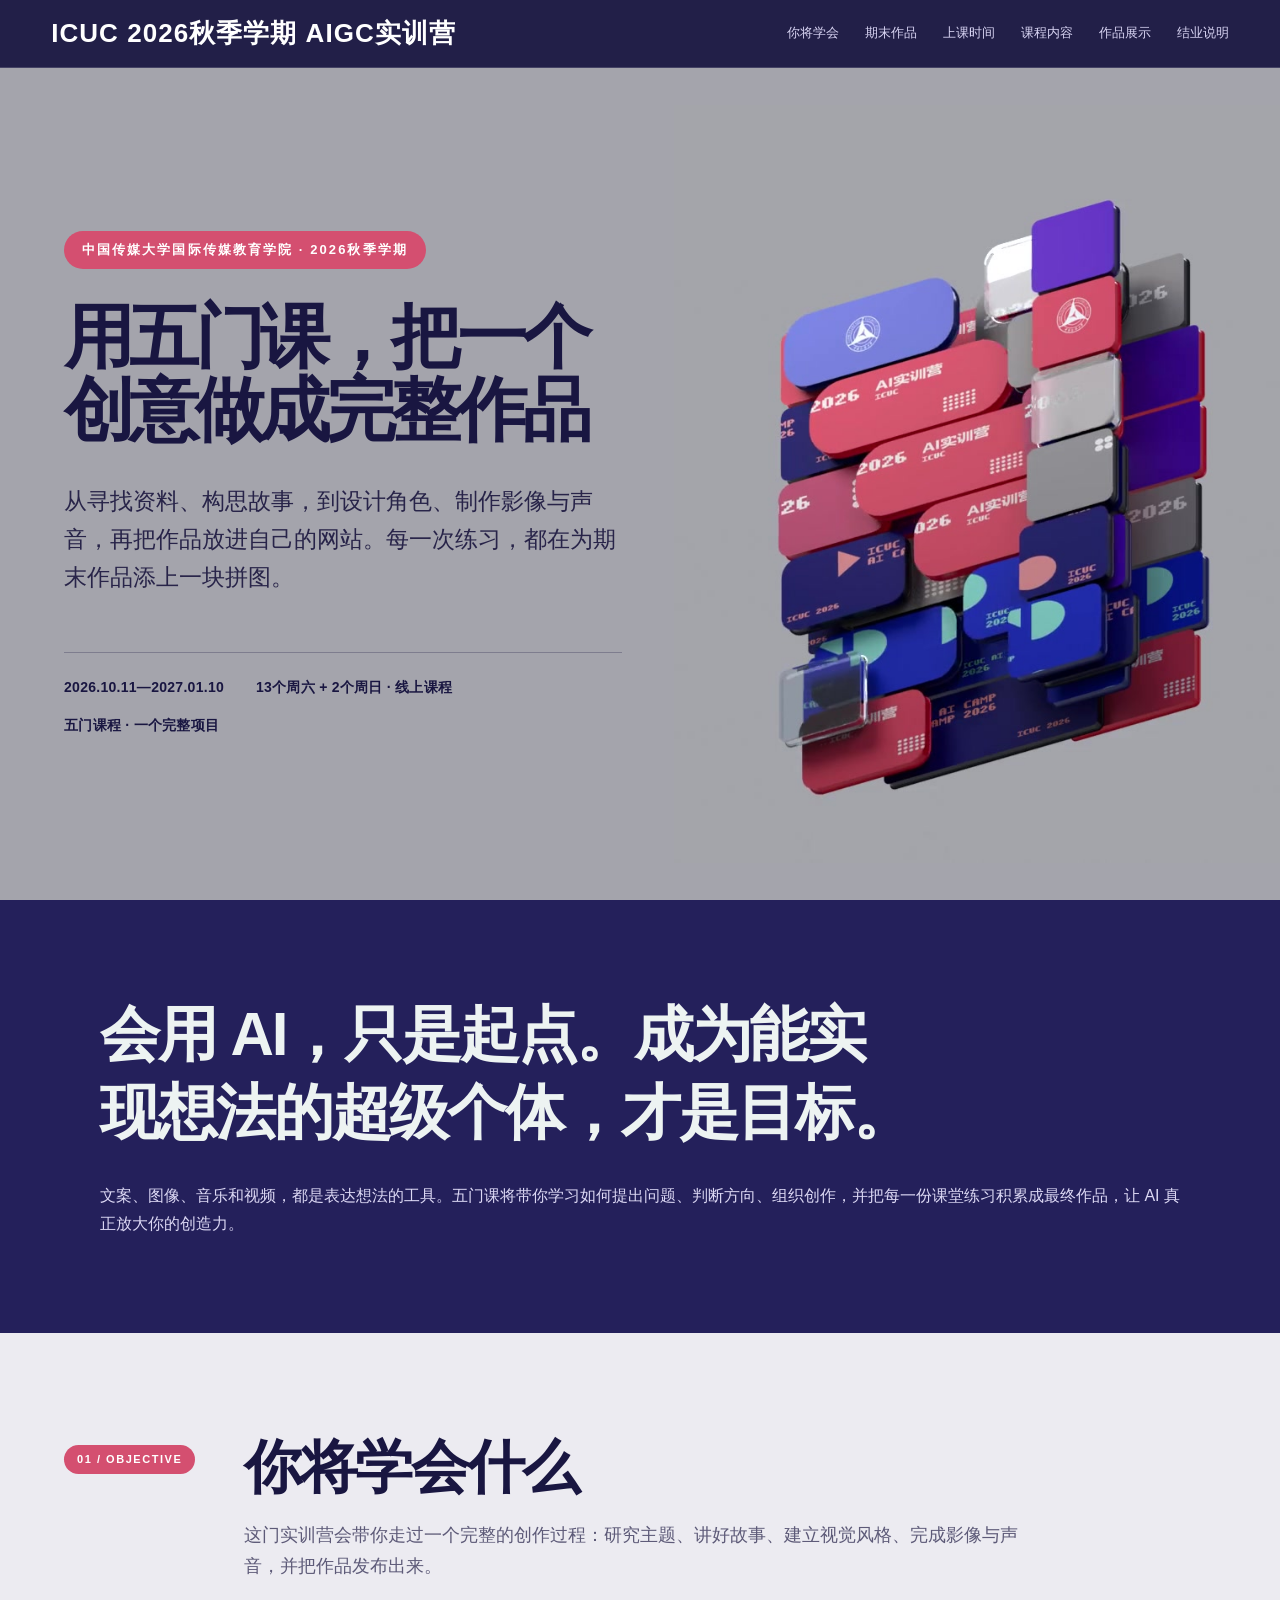
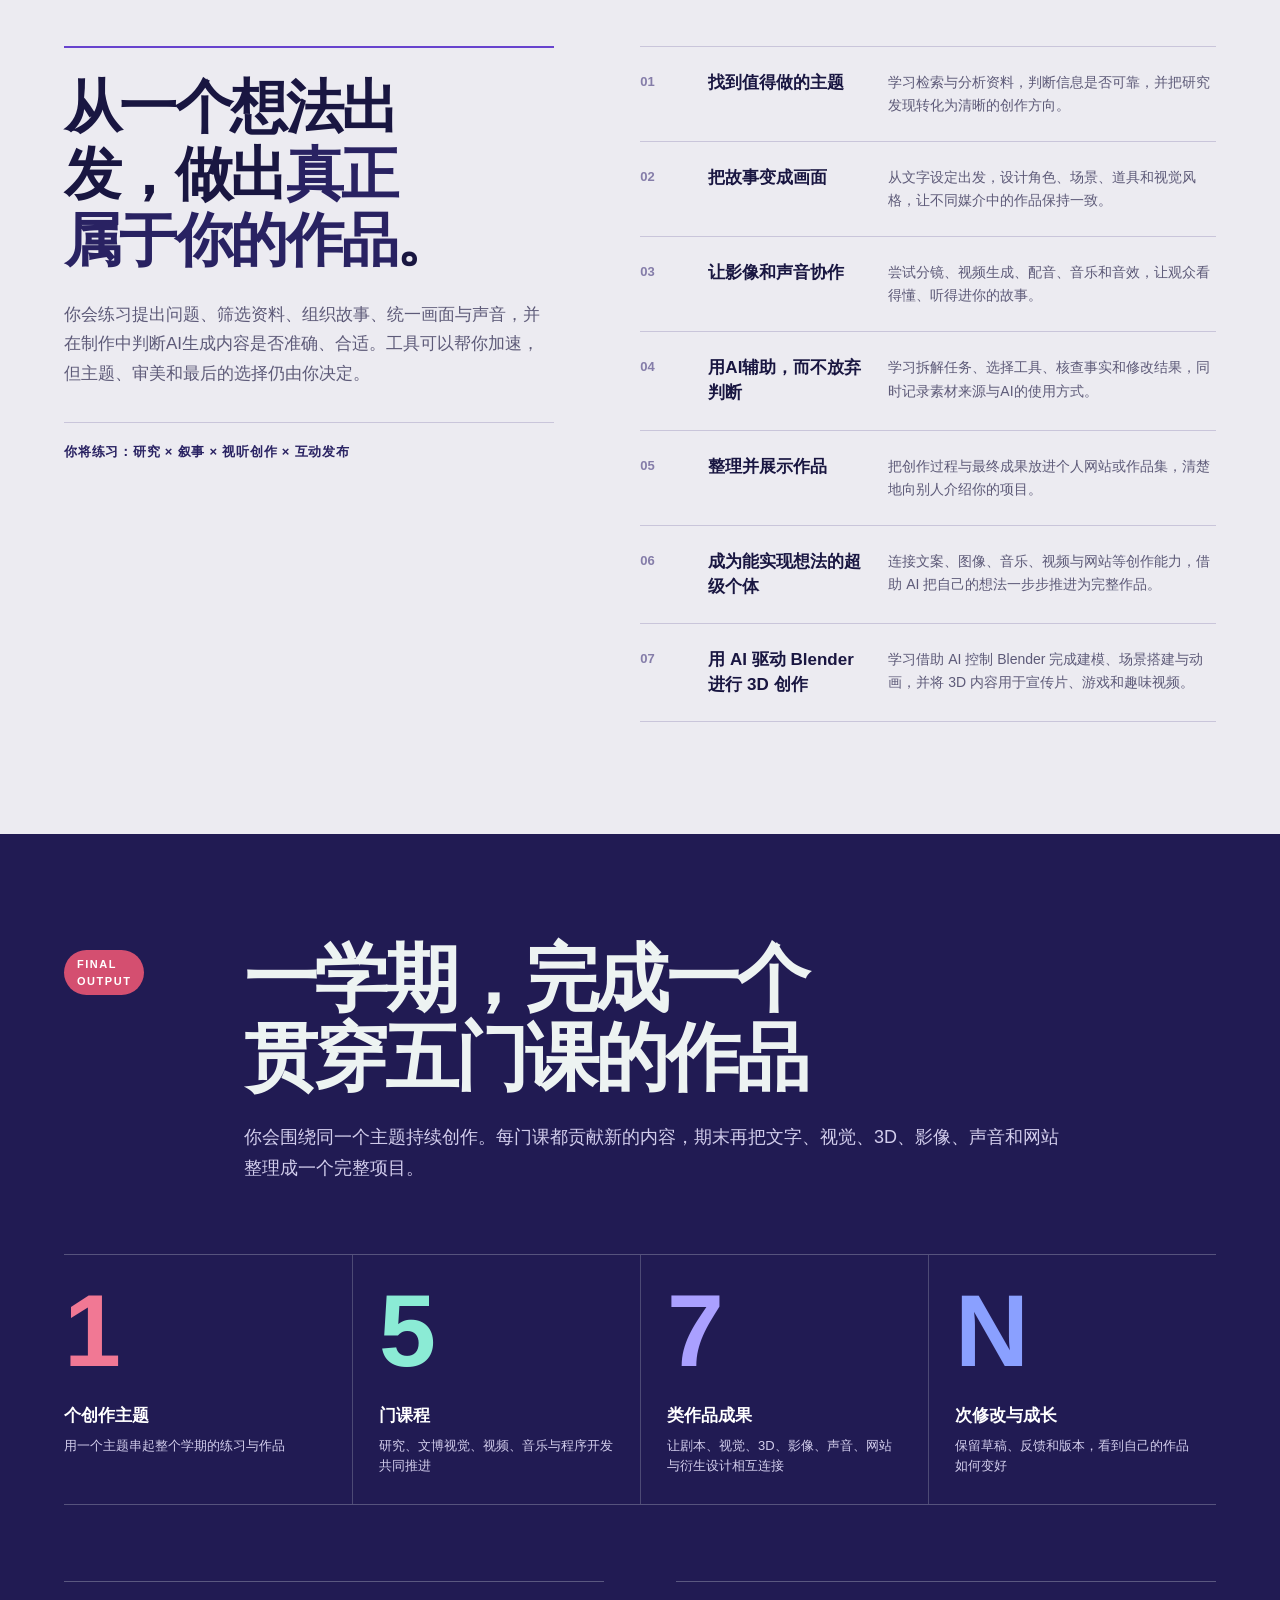
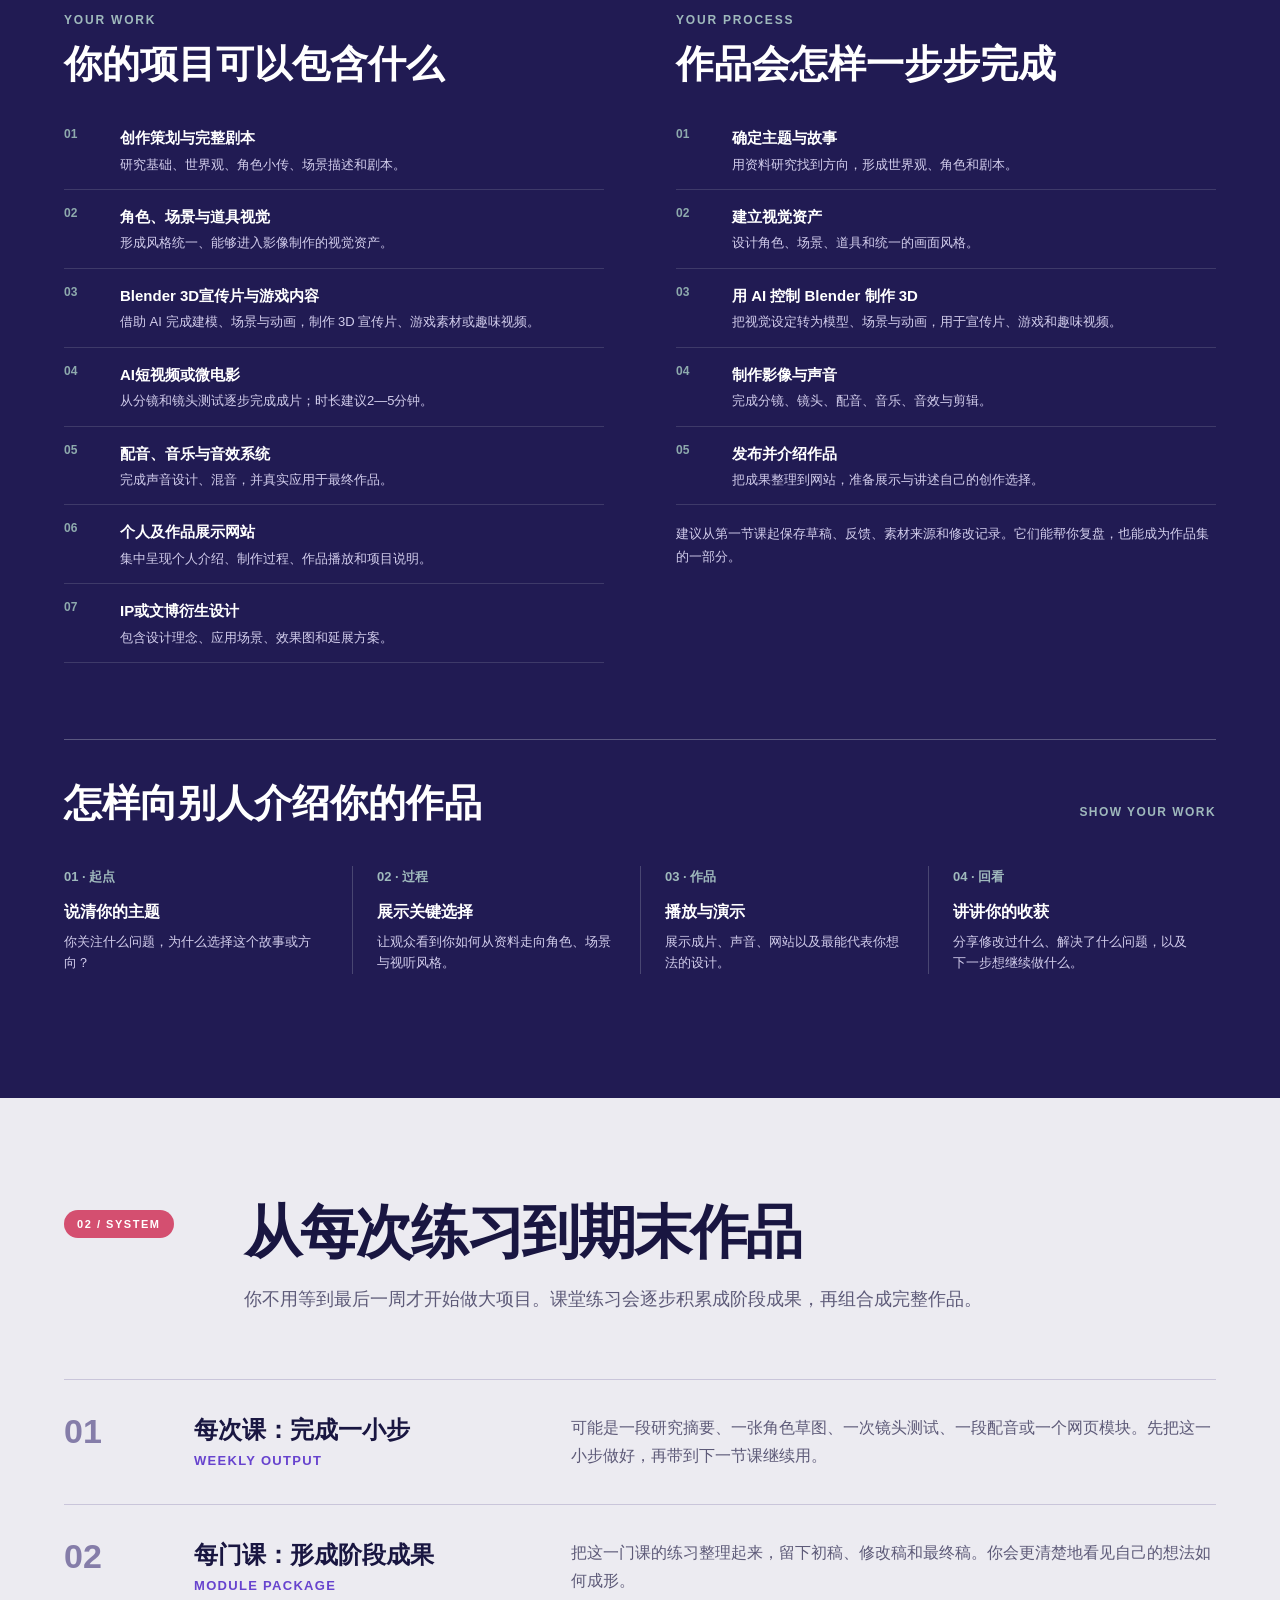
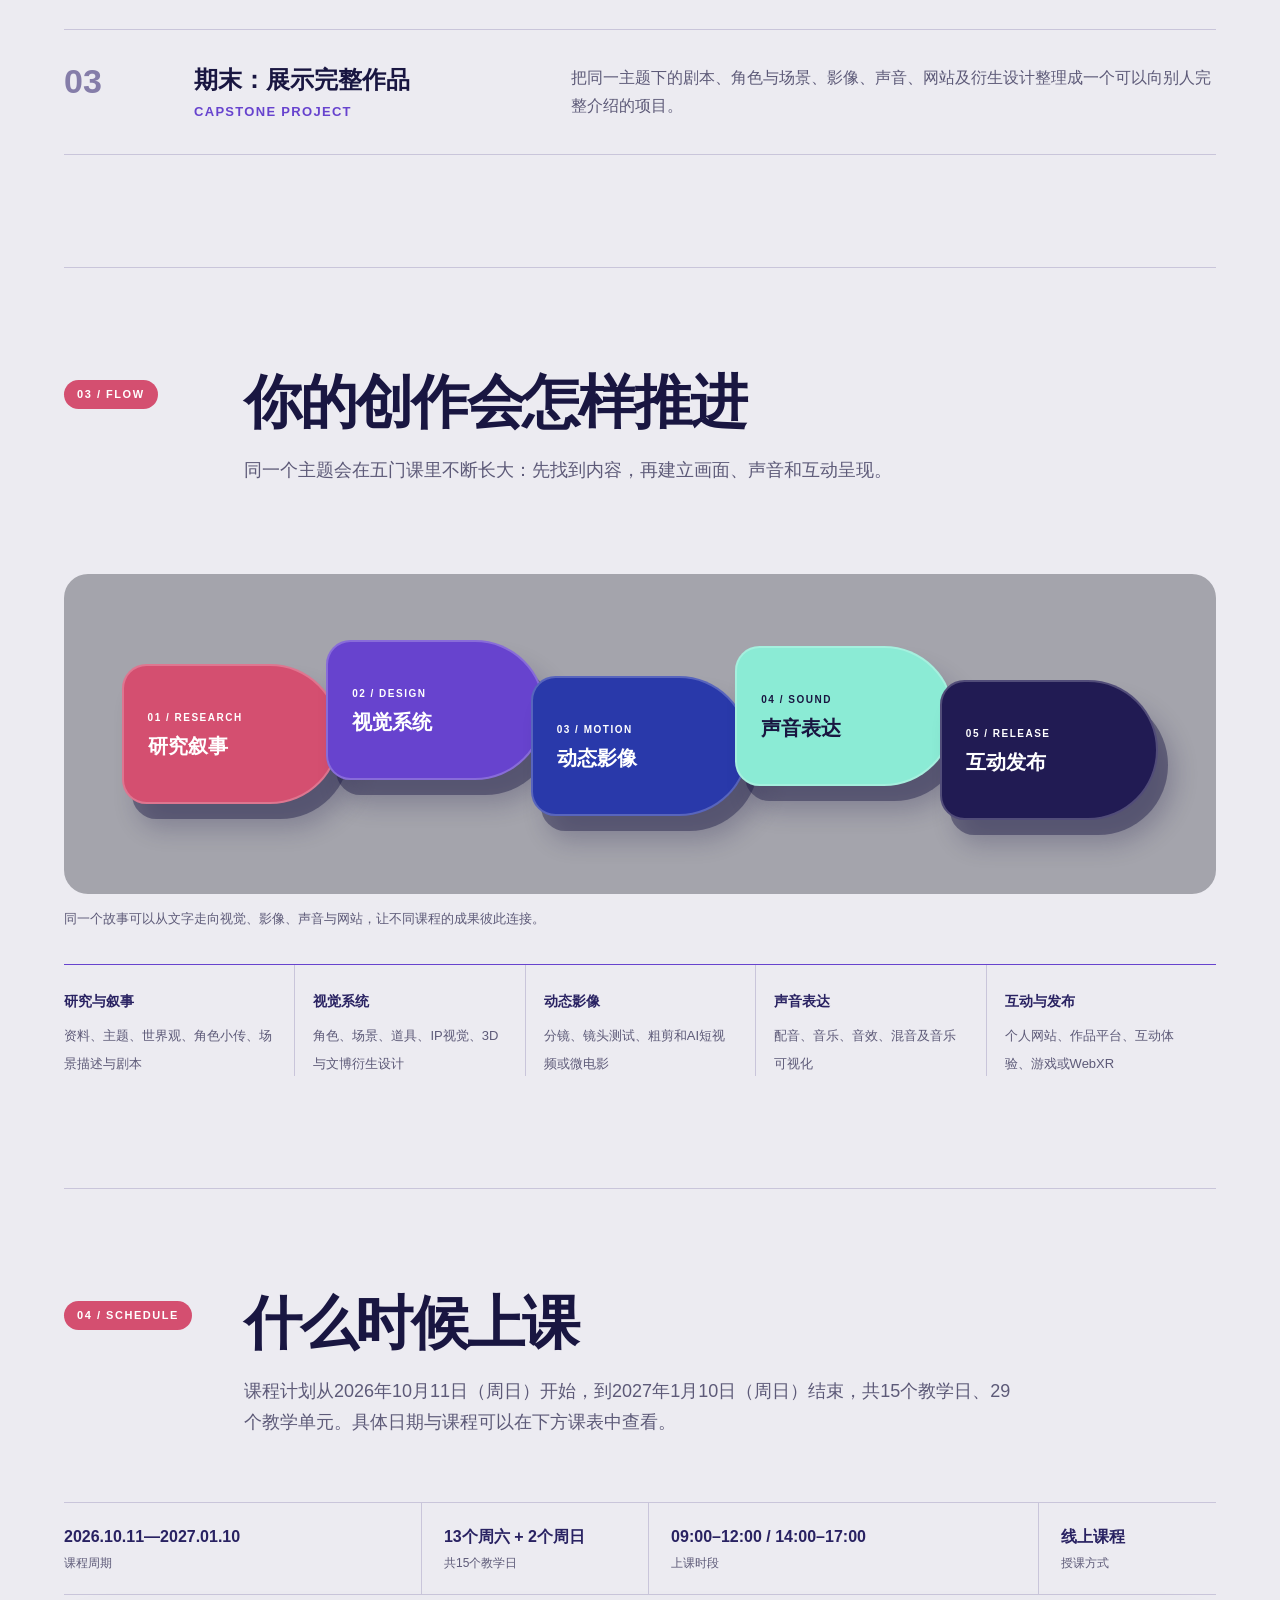
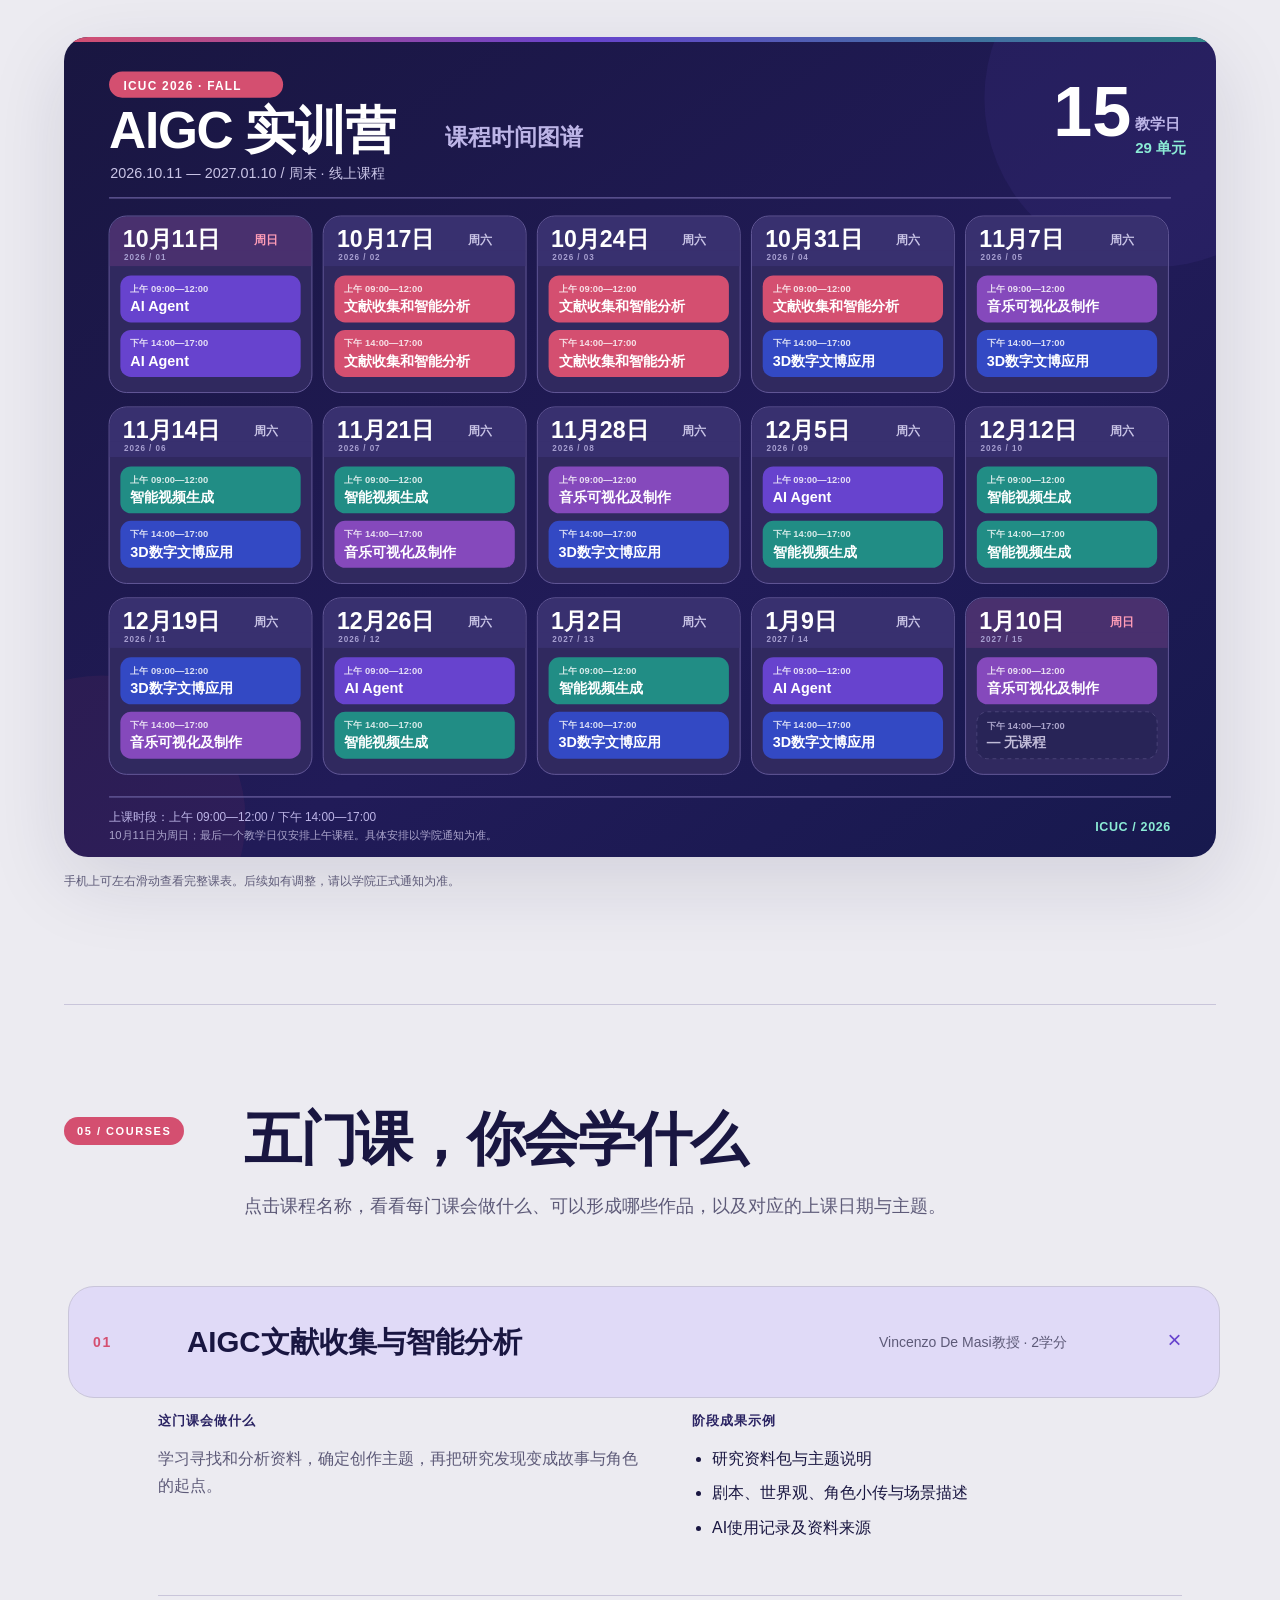
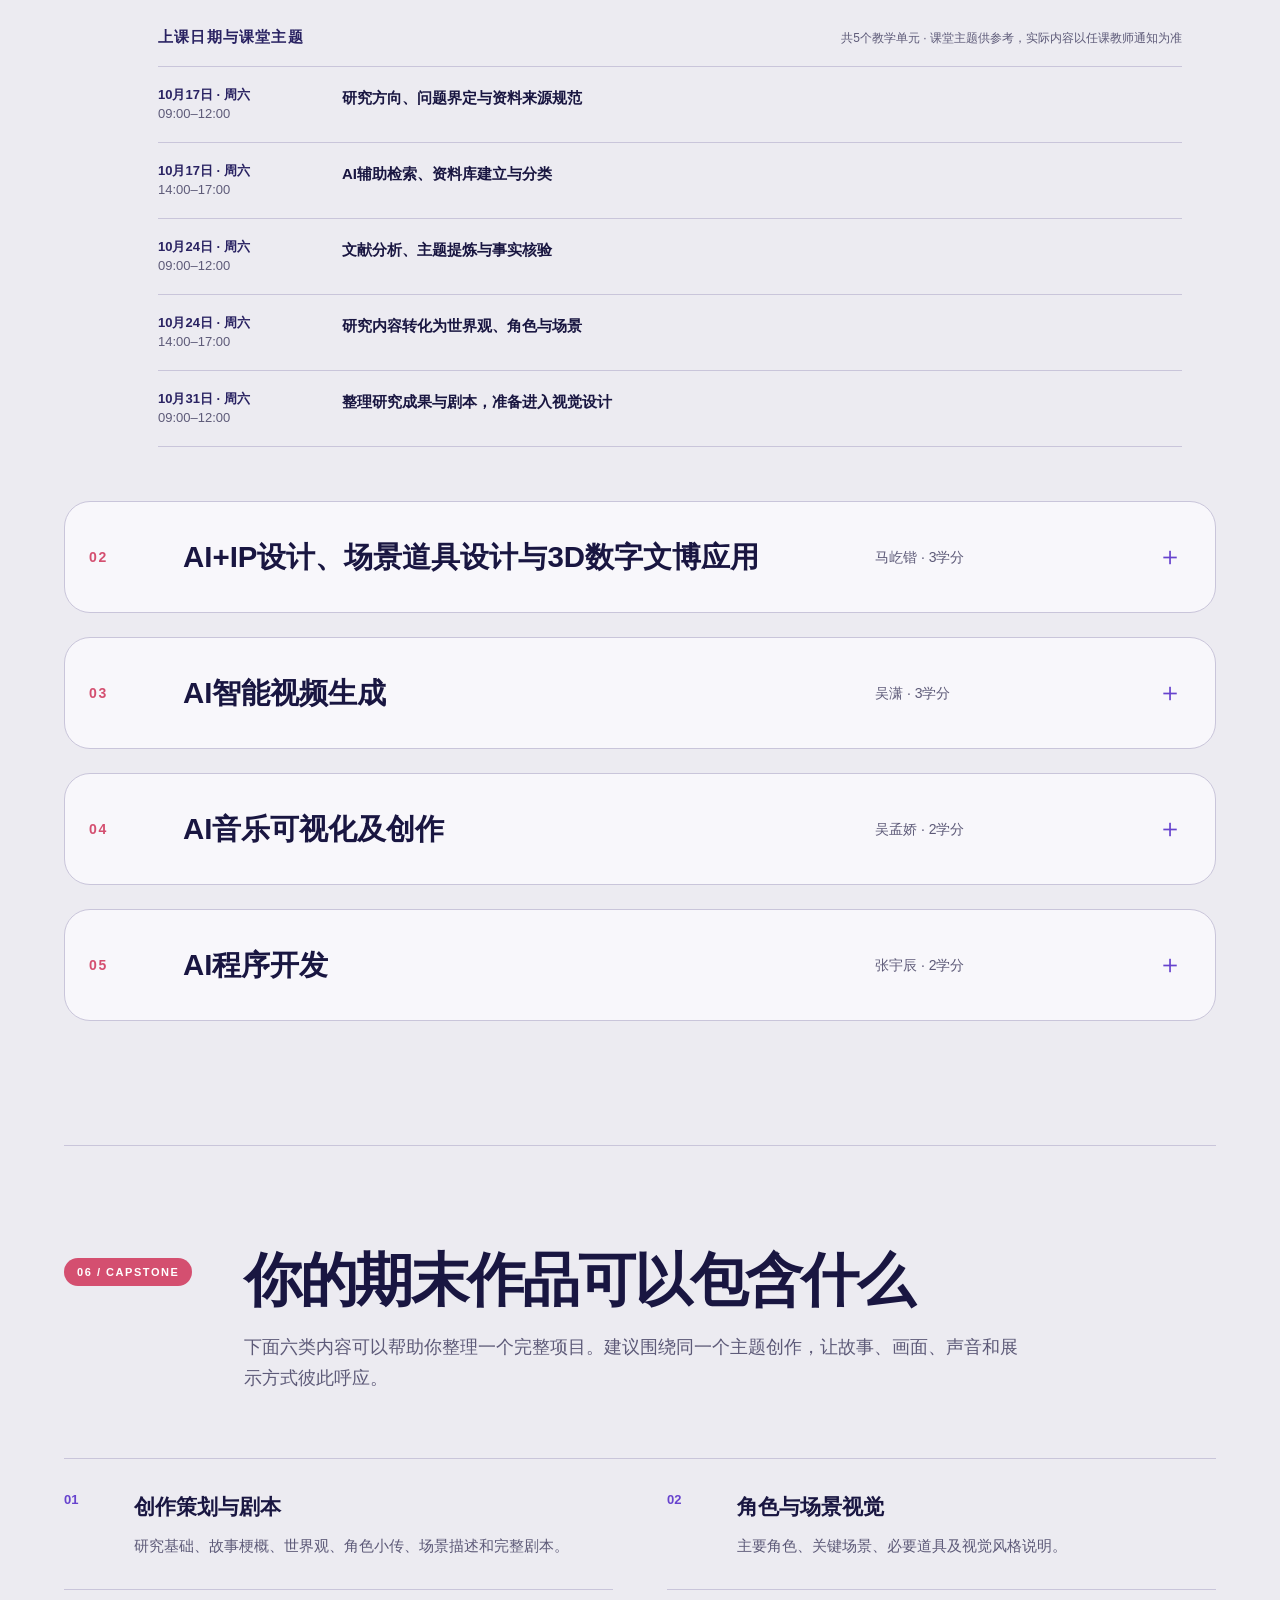
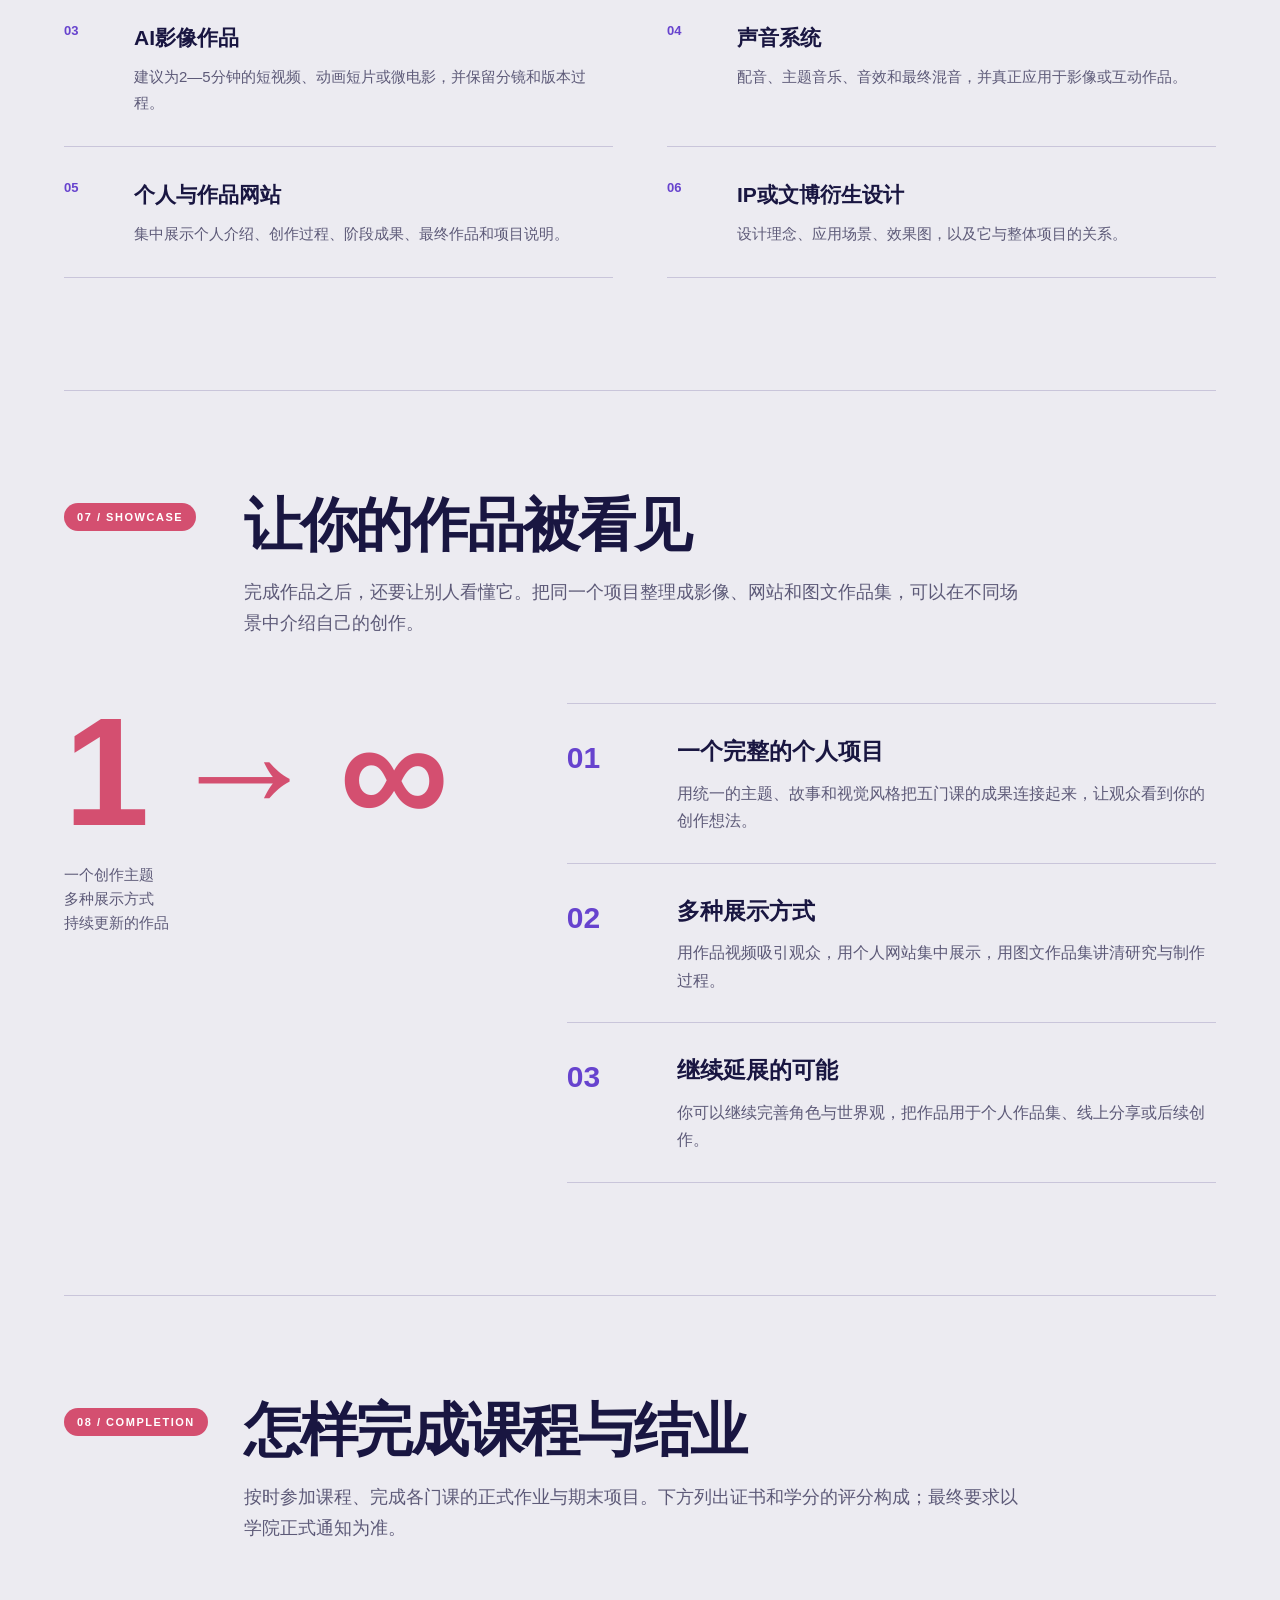
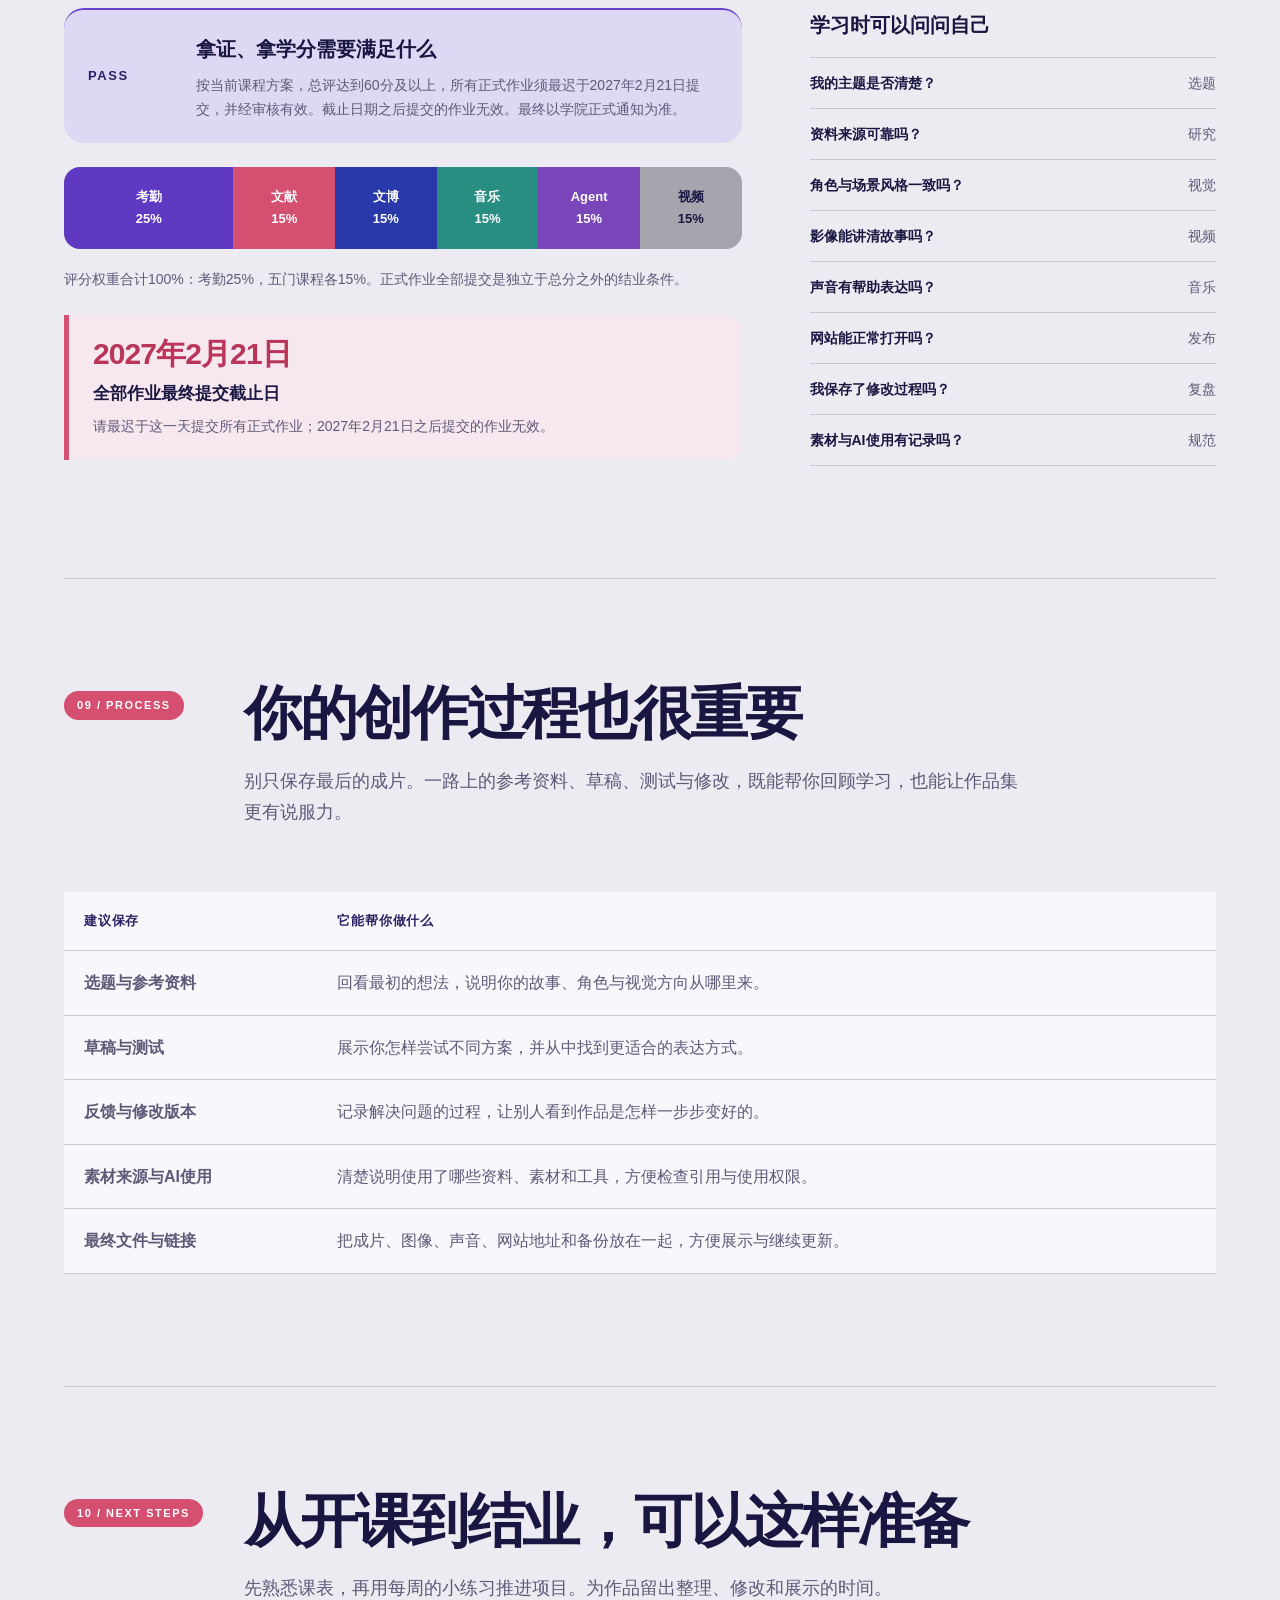
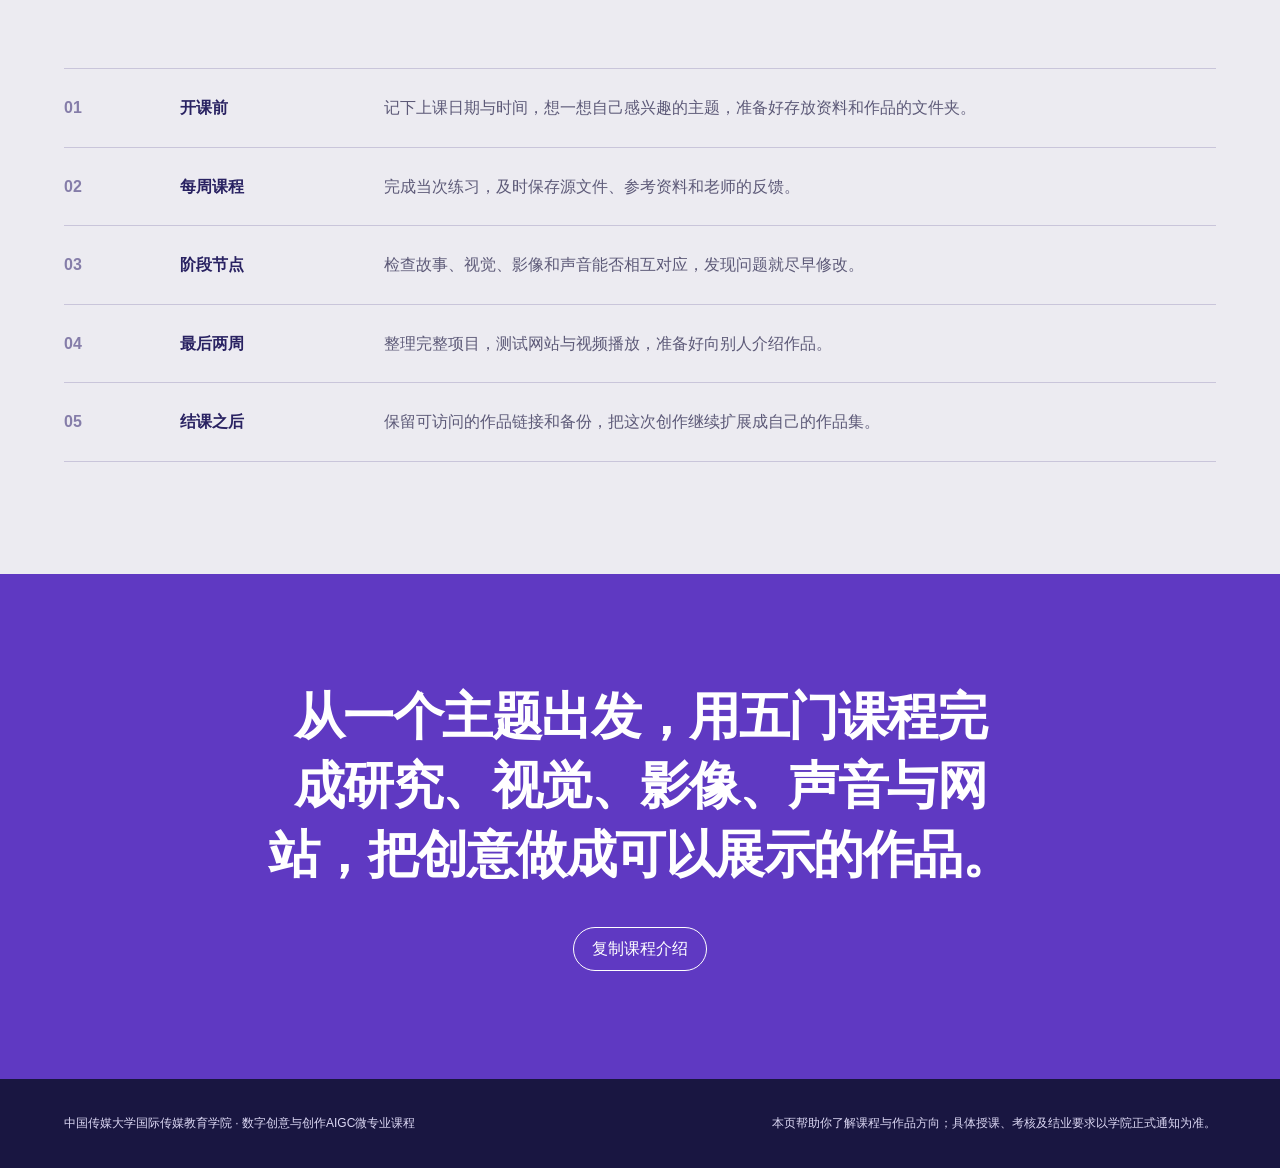
==== index.html @ e6d7af9b "Publish ICUC 2026 AIGC camp site" ====
<!doctype html>
<html lang="zh-CN">
<head>
  <meta charset="utf-8">
  <meta name="viewport" content="width=device-width, initial-scale=1">
  <meta name="description" content="了解ICUC 2026秋季学期AIGC实训营的上课时间、五门课程、创作路径与期末作品。">
  <title>ICUC 2026秋季学期 AIGC实训营｜学生课程指南</title>
  <style>
    :root {
      --paper: #ecebf1;
      --surface: #f8f7fb;
      --ink: #191641;
      --muted: #5d5a78;
      --accent: #6743ce;
      --accent-deep: #292262;
      --accent-soft: #ded8f4;
      --silver: #857da9;
      --line: #c9c5da;
      --white: #ffffff;
      --max: 1240px;
      --shadow: 0 24px 80px rgba(25, 22, 65, .12);
    }

    * { box-sizing: border-box; }
    html { scroll-behavior: smooth; }
    body {
      margin: 0;
      color: var(--ink);
      background: var(--paper);
      font-family: "Arial", "Microsoft YaHei", "Noto Sans CJK SC", sans-serif;
      line-height: 1.72;
      text-rendering: optimizeLegibility;
    }

    a { color: inherit; }
    button { font: inherit; }
    img { display: block; max-width: 100%; }
    ::selection { color: var(--white); background: var(--accent-deep); }

    .skip {
      position: fixed;
      top: 12px;
      left: 12px;
      z-index: 30;
      padding: 10px 14px;
      color: var(--white);
      background: var(--ink);
      transform: translateY(-160%);
    }
    .skip:focus { transform: translateY(0); }

    .progress {
      position: fixed;
      inset: 0 auto auto 0;
      z-index: 40;
      width: 0;
      height: 3px;
      background: #d44f70;
    }

    .topbar {
      position: sticky;
      top: 0;
      z-index: 20;
      display: flex;
      align-items: center;
      justify-content: space-between;
      min-height: 68px;
      padding: 0 4vw;
      border-bottom: 1px solid rgba(255, 255, 255, .16);
      color: #fff;
      background: rgba(25, 22, 65, .96);
      backdrop-filter: blur(18px);
    }

    .brand {
      font-size: 26px;
      font-weight: 700;
      letter-spacing: .04em;
      white-space: nowrap;
    }

    .topbar nav { display: flex; align-items: center; gap: 26px; }
    .topbar nav a {
      color: #d8d4f3;
      font-size: 13px;
      text-decoration: none;
    }
    .topbar nav a:hover,
    .topbar nav a:focus-visible { color: #87efd6; }
    .copy-button {
      min-height: 44px;
      padding: 0 18px;
      border: 1px solid var(--accent);
      border-radius: 0;
      color: var(--accent-deep);
      background: transparent;
      cursor: pointer;
    }
    .copy-button:hover { color: var(--white); background: var(--accent-deep); }
    .copy-button:focus-visible,
    summary:focus-visible,
    a:focus-visible { outline: 3px solid rgba(91, 125, 136, .34); outline-offset: 3px; }

    .hero {
      display: grid;
      grid-template-columns: minmax(0, 1fr) minmax(380px, .9fr);
      min-height: calc(100vh - 68px);
      background: #a4a4ac;
    }
    .hero-copy {
      display: flex;
      flex-direction: column;
      justify-content: center;
      padding: 7vw 4vw 7vw max(5vw, calc((100vw - var(--max)) / 2));
    }
    .eyebrow {
      margin: 0 0 32px;
      color: #fff;
      width: fit-content;
      padding: 8px 18px;
      border-radius: 999px;
      background: #d44f70;
      font-size: 13px;
      font-weight: 700;
      letter-spacing: .16em;
      text-transform: uppercase;
    }
    h1 {
      max-width: 780px;
      margin: 0;
      font-size: clamp(46px, 5.5vw, 82px);
      font-weight: 900;
      line-height: 1.03;
      letter-spacing: -.065em;
      text-wrap: balance;
    }
    .hero-lede {
      max-width: 680px;
      margin: 36px 0 0;
      color: #282449;
      font-size: clamp(18px, 1.8vw, 24px);
      line-height: 1.65;
      text-wrap: pretty;
    }
    .hero-meta {
      display: flex;
      flex-wrap: wrap;
      gap: 14px 32px;
      margin-top: 56px;
      padding-top: 22px;
      border-top: 1px solid rgba(25, 22, 65, .28);
      color: var(--ink);
      font-size: 14px;
      font-weight: 700;
      letter-spacing: .02em;
    }
    .hero-visual {
      position: relative;
      min-height: 620px;
      overflow: hidden;
      background: #a4a4ac;
    }
    .hero-visual video {
      width: 100%;
      height: 100%;
      max-height: calc(100vh - 68px);
      object-fit: contain;
      display: block;
    }
    .hero-print-poster { display: none; }

    main { overflow: hidden; }
    .section {
      width: min(var(--max), calc(100% - 10vw));
      margin: 0 auto;
      padding: 112px 0;
    }
    .section + .section { border-top: 1px solid var(--line); }
    .section-head {
      display: grid;
      grid-template-columns: 100px minmax(0, 1fr);
      gap: 30px;
      align-items: start;
      margin-bottom: 64px;
    }
    .section-index {
      color: var(--silver);
      font-size: 14px;
      font-weight: 700;
      letter-spacing: .14em;
    }
    .section-title {
      margin: -10px 0 0;
      font-size: clamp(36px, 4.5vw, 62px);
      line-height: 1.12;
      letter-spacing: -.04em;
      text-wrap: balance;
    }
    .section-intro {
      max-width: 780px;
      margin: 20px 0 0;
      color: var(--muted);
      font-size: 18px;
      text-wrap: pretty;
    }

    .thesis {
      padding: 96px 5vw;
      color: #edf3f2;
      background: var(--accent-deep);
    }
    .thesis blockquote {
      width: min(1080px, 100%);
      margin: 0 auto;
      font-size: clamp(32px, 4.7vw, 66px);
      font-weight: 600;
      line-height: 1.3;
      letter-spacing: -.035em;
      text-wrap: balance;
    }
    .thesis p {
      width: min(1080px, 100%);
      margin: 30px auto 0;
      color: #c9d7d6;
      font-size: 16px;
    }

    .output-focus {
      padding: 116px 5vw 124px;
      color: #edf3f2;
      background: #304a53;
    }
    .output-focus-inner { width: min(var(--max), 100%); margin: 0 auto; }
    .output-head {
      display: grid;
      grid-template-columns: 100px minmax(0, 1fr);
      gap: 30px;
      align-items: start;
    }
    .output-head .section-index { color: #a9bfc1; }
    .output-head h2 {
      max-width: 920px;
      margin: -10px 0 0;
      font-size: clamp(44px, 5.8vw, 78px);
      line-height: 1.06;
      letter-spacing: -.05em;
      text-wrap: balance;
    }
    .output-head p {
      max-width: 820px;
      margin: 24px 0 0;
      color: #c9d7d6;
      font-size: 18px;
      text-wrap: pretty;
    }
    .output-equation {
      display: grid;
      grid-template-columns: repeat(4, 1fr);
      margin-top: 70px;
      border-block: 1px solid rgba(237, 243, 242, .26);
    }
    .output-token { min-height: 220px; padding: 30px 26px 28px 0; }
    .output-token + .output-token { padding-left: 26px; border-left: 1px solid rgba(237, 243, 242, .22); }
    .output-token strong {
      display: block;
      color: #ffffff;
      font: 650 clamp(68px, 8vw, 112px)/.9 "Aptos Display", "Microsoft YaHei", sans-serif;
      letter-spacing: -.07em;
    }
    .output-token b { display: block; margin-top: 24px; color: #ffffff; font-size: 17px; }
    .output-token span { display: block; margin-top: 6px; color: #b9cbcc; font-size: 13px; line-height: 1.55; }
    .output-answer {
      display: grid;
      grid-template-columns: 1fr 1fr;
      gap: 72px;
      margin-top: 76px;
    }
    .output-panel { padding-top: 28px; border-top: 1px solid rgba(237, 243, 242, .28); }
    .output-kicker { margin: 0 0 10px; color: #9fb9bc; font-size: 12px; font-weight: 700; letter-spacing: .15em; }
    .output-panel h3 { margin: 0 0 24px; color: #ffffff; font-size: clamp(28px, 3vw, 40px); line-height: 1.2; }
    .output-list { counter-reset: output; margin: 0; padding: 0; list-style: none; }
    .output-list li {
      counter-increment: output;
      display: grid;
      grid-template-columns: 42px 1fr;
      gap: 14px;
      padding: 13px 0;
      border-bottom: 1px solid rgba(237, 243, 242, .14);
    }
    .output-list li::before { content: "0" counter(output); color: #8eaaad; font-size: 12px; font-weight: 700; }
    .output-list b { color: #ffffff; font-size: 15px; }
    .output-list span { display: block; margin-top: 2px; color: #b9cbcc; font-size: 13px; }
    .archive-note { margin: 18px 0 0; color: #a9bfc1; font-size: 13px; }
    .report-run { margin-top: 76px; padding-top: 30px; border-top: 1px solid rgba(237, 243, 242, .28); }
    .report-run-head { display: flex; align-items: baseline; justify-content: space-between; gap: 24px; }
    .report-run h3 { margin: 0; color: #ffffff; font-size: clamp(28px, 3vw, 40px); }
    .report-run-head span { color: #9fb9bc; font-size: 12px; font-weight: 700; letter-spacing: .12em; }
    .run-list { display: grid; grid-template-columns: repeat(4, 1fr); margin: 30px 0 0; padding: 0; list-style: none; }
    .run-list li { padding: 0 24px 0 0; }
    .run-list li + li { padding-left: 24px; border-left: 1px solid rgba(237, 243, 242, .2); }
    .run-time { display: block; margin-bottom: 9px; color: #9fb9bc; font-size: 13px; font-weight: 700; }
    .run-list b { display: block; color: #ffffff; font-size: 16px; }
    .run-list p { margin: 7px 0 0; color: #b9cbcc; font-size: 13px; line-height: 1.6; }

    .objective-layout {
      display: grid;
      grid-template-columns: minmax(0, .92fr) minmax(460px, 1.08fr);
      gap: 86px;
      align-items: start;
    }
    .objective-positioning {
      position: sticky;
      top: 112px;
      padding-top: 26px;
      border-top: 2px solid var(--accent);
    }
    .objective-positioning h3 {
      max-width: 610px;
      margin: 0;
      font-size: clamp(38px, 4.5vw, 64px);
      line-height: 1.16;
      letter-spacing: -.045em;
      text-wrap: balance;
    }
    .objective-positioning h3 em { color: var(--accent-deep); font-style: normal; }
    .objective-positioning p { max-width: 600px; margin: 26px 0 0; color: var(--muted); font-size: 17px; text-wrap: pretty; }
    .objective-result {
      margin-top: 34px;
      padding-top: 18px;
      border-top: 1px solid var(--line);
      color: var(--accent-deep);
      font-size: 13px;
      font-weight: 700;
      letter-spacing: .06em;
    }
    .objective-capabilities { margin: 0; padding: 0; list-style: none; border-top: 1px solid var(--line); }
    .objective-capabilities li {
      display: grid;
      grid-template-columns: 48px 160px 1fr;
      gap: 20px;
      align-items: start;
      padding: 24px 0;
      border-bottom: 1px solid var(--line);
    }
    .objective-capabilities .ability-no { color: var(--silver); font-size: 13px; font-weight: 700; }
    .objective-capabilities b { font-size: 17px; line-height: 1.45; }
    .objective-capabilities span:last-child { color: var(--muted); font-size: 14px; line-height: 1.65; }

    .levels { border-top: 1px solid var(--line); }
    .level {
      display: grid;
      grid-template-columns: 100px minmax(170px, .7fr) 1.3fr;
      gap: 30px;
      padding: 34px 0;
      border-bottom: 1px solid var(--line);
    }
    .level-no { color: var(--silver); font: 600 34px/1 "Aptos Display", "Microsoft YaHei", sans-serif; }
    .level h3 { margin: 0; font-size: 24px; line-height: 1.3; }
    .level h3 small { display: block; margin-top: 8px; color: var(--accent); font-size: 13px; letter-spacing: .1em; }
    .level p { max-width: 680px; margin: 0; color: var(--muted); }

    .flow-figure {
      margin: 0;
      padding: 24px 0 0;
    }
    .flow-art {
      display: flex;
      align-items: center;
      min-height: 320px;
      padding: 50px 5%;
      border-radius: 24px;
      background: #a4a4ac;
      overflow: hidden;
    }
    .flow-art-track { display: flex; width: 100%; align-items: center; }
    .flow-art-module {
      position: relative;
      display: flex;
      flex: 1 1 0;
      flex-direction: column;
      justify-content: center;
      min-width: 0;
      min-height: 140px;
      padding: 20px 24px;
      border: 2px solid rgba(255,255,255,.22);
      border-radius: 28px 80px 80px 28px;
      color: #fff;
      background: #d44f70;
      box-shadow: 10px 15px 0 rgba(25,22,65,.42), 16px 24px 25px rgba(25,22,65,.24);
    }
    .flow-art-module + .flow-art-module { margin-left: -14px; }
    .flow-art-module:nth-child(2) { z-index: 1; background: #6743ce; transform: translateY(-24px); }
    .flow-art-module:nth-child(3) { z-index: 2; background: #2939aa; transform: translateY(12px); }
    .flow-art-module:nth-child(4) { z-index: 3; color: #191641; background: #8bebd5; transform: translateY(-18px); }
    .flow-art-module:nth-child(5) { z-index: 4; background: #211b53; transform: translateY(16px); }
    .flow-art-module small { font-size: 10px; font-weight: 800; letter-spacing: .15em; }
    .flow-art-module b { margin-top: 7px; font-size: clamp(16px, 1.6vw, 23px); line-height: 1.2; }
    .flow-figure figcaption { margin-top: 14px; color: var(--muted); font-size: 13px; }
    .flow-steps {
      display: grid;
      grid-template-columns: repeat(5, 1fr);
      margin-top: 34px;
      border-top: 1px solid var(--accent);
    }
    .flow-step { padding: 24px 18px 0 0; }
    .flow-step + .flow-step { padding-left: 18px; border-left: 1px solid var(--line); }
    .flow-step b { display: block; margin-bottom: 8px; color: var(--accent-deep); font-size: 14px; }
    .flow-step span { color: var(--muted); font-size: 13px; line-height: 1.55; }

    .schedule-overview {
      display: grid;
      grid-template-columns: 1.1fr .7fr 1.2fr .55fr;
      margin-bottom: 42px;
      border-block: 1px solid var(--line);
    }
    .schedule-overview div { padding: 20px 22px 20px 0; }
    .schedule-overview div + div { padding-left: 22px; border-left: 1px solid var(--line); }
    .schedule-overview b { display: block; color: var(--accent-deep); font-size: 16px; }
    .schedule-overview span { display: block; margin-top: 3px; color: var(--muted); font-size: 12px; }
    .schedule-art-frame { overflow-x: auto; margin: 30px 0 0; border-radius: 24px; box-shadow: var(--shadow); }
    .schedule-art { width: 100%; min-width: 1000px; height: auto; }
    .schedule-source { margin: 14px 0 0; color: var(--muted); font-size: 12px; }
    .visually-hidden { position: absolute; width: 1px; height: 1px; overflow: hidden; clip: rect(0, 0, 0, 0); white-space: nowrap; }

    .courses { border-top: 1px solid var(--line); }
    details { border-bottom: 1px solid var(--line); }
    summary {
      display: grid;
      grid-template-columns: 72px minmax(0, 1fr) minmax(160px, 260px) 34px;
      gap: 22px;
      align-items: center;
      min-height: 112px;
      cursor: pointer;
      list-style: none;
    }
    summary::-webkit-details-marker { display: none; }
    .course-no { color: var(--silver); font-size: 14px; font-weight: 700; letter-spacing: .12em; }
    .course-title { font-size: clamp(20px, 2.3vw, 30px); font-weight: 650; line-height: 1.3; }
    .course-teacher { color: var(--muted); font-size: 14px; }
    .course-toggle { color: var(--accent); font-size: 26px; transition: transform .2s ease; }
    details[open] .course-toggle { transform: rotate(45deg); }
    .course-content {
      display: grid;
      grid-template-columns: 1fr 1fr;
      gap: 44px;
      padding: 0 34px 42px 94px;
    }
    .course-content p { margin: 0; color: var(--muted); }
    .course-content h4 { margin: 0 0 12px; color: var(--accent-deep); font-size: 13px; letter-spacing: .08em; }
    .course-content ul { margin: 0; padding-left: 20px; }
    .course-content li + li { margin-top: 7px; }
    .teacher-plan { grid-column: 1 / -1; margin-top: 10px; padding-top: 28px; border-top: 1px solid var(--line); }
    .teacher-plan-head { display: flex; align-items: baseline; justify-content: space-between; gap: 24px; margin-bottom: 16px; }
    .teacher-plan-head h4 { margin: 0; font-size: 15px; }
    .teacher-plan-head p { margin: 0; color: var(--muted); font-size: 12px; }
    .teacher-sessions { margin: 0; padding: 0; list-style: none; border-top: 1px solid var(--line); }
    .teacher-session {
      display: grid;
      grid-template-columns: 160px minmax(0, 1fr);
      gap: 24px;
      padding: 18px 0;
      border-bottom: 1px solid var(--line);
    }
    .teacher-session + .teacher-session { margin-top: 0; }
    .teacher-session time { color: var(--accent-deep); font-size: 13px; font-weight: 700; line-height: 1.5; }
    .teacher-session time span { color: var(--muted); font-weight: 500; }
    .teacher-session b { display: block; font-size: 15px; }
    .teacher-session p { margin: 4px 0 0; color: var(--muted); font-size: 13px; }
    .teacher-session p strong { color: var(--accent-deep); }

    .deliverables {
      display: grid;
      grid-template-columns: 1fr 1fr;
      gap: 0 54px;
      border-top: 1px solid var(--line);
    }
    .deliverable {
      display: grid;
      grid-template-columns: 52px 1fr;
      gap: 18px;
      padding: 30px 0;
      border-bottom: 1px solid var(--line);
    }
    .deliverable-no { color: var(--accent); font-size: 13px; font-weight: 700; }
    .deliverable h3 { margin: 0 0 8px; font-size: 21px; }
    .deliverable p { margin: 0; color: var(--muted); font-size: 15px; }

    .report-package {
      display: grid;
      grid-template-columns: .8fr 1.2fr;
      gap: 70px;
      align-items: start;
    }
    .formula {
      position: sticky;
      top: 112px;
      color: var(--accent-deep);
      font: 650 clamp(82px, 12vw, 172px)/.9 "Aptos Display", "Microsoft YaHei", sans-serif;
      letter-spacing: -.08em;
    }
    .formula small {
      display: block;
      margin-top: 22px;
      color: var(--muted);
      font: 400 15px/1.6 "Aptos", "Microsoft YaHei", sans-serif;
      letter-spacing: 0;
    }
    .report-item {
      display: grid;
      grid-template-columns: 86px 1fr;
      gap: 24px;
      padding: 28px 0;
      border-top: 1px solid var(--line);
    }
    .report-item:last-child { border-bottom: 1px solid var(--line); }
    .report-key { color: var(--accent); font-size: 30px; font-weight: 650; }
    .report-item h3 { margin: 0 0 8px; font-size: 23px; }
    .report-item p { margin: 0; color: var(--muted); }

    .rubric-wrap {
      display: grid;
      grid-template-columns: 1.25fr .75fr;
      gap: 68px;
      align-items: start;
    }
    .certificate-gate {
      display: grid;
      grid-template-columns: 86px 1fr;
      gap: 22px;
      align-items: center;
      margin-bottom: 24px;
      padding: 22px 24px;
      border-top: 2px solid var(--accent);
      background: var(--accent-soft);
    }
    .gate-mark {
      color: var(--accent-deep);
      font-size: 13px;
      font-weight: 750;
      letter-spacing: .12em;
    }
    .certificate-gate strong { display: block; margin-bottom: 6px; font-size: 20px; }
    .certificate-gate p { margin: 0; color: var(--muted); font-size: 14px; }
    .rubric-bar { display: flex; min-height: 82px; overflow: hidden; }
    .rubric-bar span {
      display: grid;
      place-items: center;
      color: var(--white);
      font-size: 13px;
      font-weight: 700;
      text-align: center;
    }
    .rubric-bar span:nth-child(1) { width: 25%; background: #405f69; }
    .rubric-bar span:nth-child(2) { width: 15%; background: #55717b; }
    .rubric-bar span:nth-child(3) { width: 15%; background: #6d8991; }
    .rubric-bar span:nth-child(4) { width: 15%; background: #829ba0; }
    .rubric-bar span:nth-child(5) { width: 15%; background: #9cabad; }
    .rubric-bar span:nth-child(6) { width: 15%; color: var(--ink); background: #c6d0d0; }
    .rubric-note { margin-top: 18px; color: var(--muted); font-size: 14px; }
    .deadline-note { margin-top: 24px; padding: 22px 24px; border-left: 5px solid #d44f70; border-radius: 0 18px 18px 0; background: #f7e7ef; }
    .deadline-note time { display: block; color: #b9355a; font-size: 30px; font-weight: 850; line-height: 1.15; letter-spacing: -.03em; }
    .deadline-note strong { display: block; margin-top: 8px; font-size: 17px; }
    .deadline-note p { margin: 5px 0 0; color: var(--muted); font-size: 14px; }
    .learning-checklist h3 { margin: 0 0 14px; font-size: 20px; }
    .metric-list { margin: 0; padding: 0; list-style: none; border-top: 1px solid var(--line); }
    .metric-list li {
      display: flex;
      justify-content: space-between;
      gap: 16px;
      padding: 13px 0;
      border-bottom: 1px solid var(--line);
      font-size: 14px;
    }
    .metric-list span { color: var(--muted); }

    .evidence-table { width: 100%; border-collapse: collapse; background: var(--surface); }
    .evidence-table th,
    .evidence-table td { padding: 18px 20px; border-bottom: 1px solid var(--line); text-align: left; vertical-align: top; }
    .evidence-table th { color: var(--accent-deep); font-size: 13px; letter-spacing: .06em; }
    .evidence-table td:first-child { width: 22%; font-weight: 650; }
    .evidence-table td { color: var(--muted); }

    .action-list { counter-reset: action; border-top: 1px solid var(--line); }
    .action {
      counter-increment: action;
      display: grid;
      grid-template-columns: 92px 180px 1fr;
      gap: 24px;
      padding: 25px 0;
      border-bottom: 1px solid var(--line);
    }
    .action::before { content: "0" counter(action); color: var(--silver); font-weight: 700; }
    .action b { color: var(--accent-deep); }
    .action span { color: var(--muted); }

    .closing {
      padding: 108px 5vw;
      color: var(--ink);
      background: var(--accent-soft);
      text-align: center;
    }
    .closing p {
      width: min(920px, 100%);
      margin: 0 auto;
      font-size: clamp(28px, 4vw, 52px);
      font-weight: 600;
      line-height: 1.35;
      letter-spacing: -.03em;
      text-wrap: balance;
    }
    .closing .copy-button { margin-top: 38px; }

    footer {
      display: flex;
      justify-content: space-between;
      gap: 24px;
      padding: 34px 5vw;
      color: var(--muted);
      background: var(--surface);
      font-size: 12px;
    }

    /* Shapes and colors follow the stacked modules in the ICUC 2026 film. */
    .section-head, .output-head { grid-template-columns: 150px minmax(0, 1fr); }
    .section-index {
      width: fit-content;
      padding: 6px 13px;
      border-radius: 999px;
      color: #fff;
      background: #d44f70;
      font-size: 11px;
      line-height: 1.5;
      white-space: nowrap;
    }
    .section-title, .output-head h2 { font-weight: 850; }
    .thesis { background: #24205b; }
    .thesis p { color: #dcd8f4; }
    .output-focus { background: #211b53; }
    .output-head .section-index { color: #fff; }
    .output-head p, .output-token span, .output-list span,
    .run-list p, .archive-note { color: #d2cdec; }
    .output-token:nth-child(1) strong { color: #f17894; }
    .output-token:nth-child(2) strong { color: #8bebd5; }
    .output-token:nth-child(3) strong { color: #aaa0ff; }
    .output-token:nth-child(4) strong { color: #8aa0ff; }
    .courses { border-top: 0; }
    .courses details { border-bottom: 0; }
    .courses summary {
      margin: 12px 0;
      padding: 8px 24px;
      border: 1px solid var(--line);
      border-radius: 26px;
      background: var(--surface);
      transition: background .2s ease, transform .2s ease;
    }
    .courses summary:hover, .courses details[open] summary {
      background: #e0daf7;
      transform: translateX(4px);
    }
    .courses .course-no { color: #d44f70; }
    .certificate-gate { border-radius: 20px; }
    .formula { color: #d44f70; }
    .rubric-bar { border-radius: 16px; }
    .rubric-bar span:nth-child(1) { background: #5f39c2; }
    .rubric-bar span:nth-child(2) { background: #d44f70; }
    .rubric-bar span:nth-child(3) { background: #2939aa; }
    .rubric-bar span:nth-child(4) { background: #288e82; }
    .rubric-bar span:nth-child(5) { background: #7a45b9; }
    .rubric-bar span:nth-child(6) { background: #a6a5ae; }
    .closing { color: #fff; background: #5f39c2; }
    .closing .copy-button { color: #fff; border-color: #fff; border-radius: 999px; }
    .closing .copy-button:hover { color: var(--ink); background: #8bebd5; }
    footer { color: #dcd8f4; background: #191641; }

    @media (max-width: 900px) {
      .topbar nav a { display: none; }
      .hero { grid-template-columns: 1fr; }
      .hero-copy { padding: 38px 7vw 64px; }
      .hero-visual { order: -1; min-height: 0; height: min(70vh, 650px); }
      .hero-visual video { max-height: 100%; }
      .output-focus { padding: 84px 6vw 92px; }
      .output-head { grid-template-columns: 1fr; gap: 10px; }
      .output-equation { grid-template-columns: 1fr 1fr; }
      .output-token:nth-child(3) { border-left: 0; }
      .output-token:nth-child(n+3) { border-top: 1px solid rgba(237, 243, 242, .22); }
      .output-answer { grid-template-columns: 1fr; gap: 54px; }
      .run-list { grid-template-columns: 1fr 1fr; gap: 28px 0; }
      .run-list li:nth-child(3) { padding-left: 0; border-left: 0; }
      .section { width: min(100% - 12vw, var(--max)); padding: 82px 0; }
      .section-head { grid-template-columns: 1fr; gap: 10px; }
      .objective-layout { grid-template-columns: 1fr; gap: 54px; }
      .objective-positioning { position: static; }
      .level { grid-template-columns: 58px 1fr; }
      .level p { grid-column: 2; }
      .flow-steps { grid-template-columns: 1fr; border-top: 0; }
      .flow-step, .flow-step + .flow-step { padding: 18px 0; border-top: 1px solid var(--line); border-left: 0; }
      .flow-art { padding: 34px 5%; }
      .flow-art-track { display: grid; gap: 12px; }
      .flow-art-module { min-height: 80px; padding: 15px 22px; border-radius: 20px 70px 70px 20px; }
      .flow-art-module + .flow-art-module { margin-left: 0; }
      .flow-art-module:nth-child(n) { transform: none; }
      .flow-art-module:nth-child(even) { margin-left: 8%; }
      .schedule-overview { grid-template-columns: 1fr 1fr; }
      .schedule-overview div:nth-child(3) { padding-left: 0; border-top: 1px solid var(--line); border-left: 0; }
      .schedule-overview div:nth-child(4) { border-top: 1px solid var(--line); }
      summary { grid-template-columns: 52px 1fr 28px; }
      .course-teacher { grid-column: 2; }
      .course-toggle { grid-column: 3; grid-row: 1 / span 2; }
      .course-content { grid-template-columns: 1fr; padding-left: 74px; }
      .teacher-session { grid-template-columns: 145px 1fr; }
      .deliverables { grid-template-columns: 1fr; }
      .report-package, .rubric-wrap { grid-template-columns: 1fr; }
      .formula { position: static; }
      .action { grid-template-columns: 52px 1fr; }
      .action span { grid-column: 2; }
      footer { flex-direction: column; }
    }

    @media (max-width: 560px) {
      .brand { max-width: none; white-space: normal; line-height: 1.25; }
      .hero-copy { padding: 32px 6vw 64px; }
      h1 { font-size: 44px; }
      .hero-meta { margin-top: 36px; }
      .hero-visual { height: min(64vh, 570px); }
      .section { width: calc(100% - 12vw); }
      .section-title { font-size: 36px; }
      .schedule-overview { grid-template-columns: 1fr; }
      .schedule-overview div, .schedule-overview div + div { padding: 15px 0; border-top: 1px solid var(--line); border-left: 0; }
      .schedule-overview div:first-child { border-top: 0; }
      .output-head h2 { font-size: 44px; }
      .output-equation { grid-template-columns: 1fr; }
      .output-token { min-height: 0; padding: 28px 0; }
      .output-token + .output-token { padding-left: 0; border-top: 1px solid rgba(237, 243, 242, .22); border-left: 0; }
      .output-token strong { font-size: 72px; }
      .report-run-head { display: block; }
      .report-run-head span { display: block; margin-top: 8px; }
      .run-list { grid-template-columns: 1fr; }
      .run-list li, .run-list li + li { padding: 0; border-left: 0; }
      .level { grid-template-columns: 42px 1fr; gap: 16px; }
      summary { gap: 12px; }
      .course-content { padding-left: 0; }
      .teacher-plan-head { display: block; }
      .teacher-plan-head p { margin-top: 6px; }
      .teacher-session { grid-template-columns: 1fr; gap: 6px; }
      .objective-capabilities li { grid-template-columns: 36px 1fr; gap: 8px 14px; }
      .objective-capabilities span:last-child { grid-column: 2; }
      .deliverable { grid-template-columns: 40px 1fr; }
      .report-item { grid-template-columns: 56px 1fr; }
      .evidence-table { font-size: 13px; }
      .evidence-table th, .evidence-table td { padding: 13px 10px; }
      .rubric-bar { min-height: 240px; flex-direction: column; }
      .rubric-bar span { width: 100% !important; min-height: 40px; }
    }

    @media print {
      @page { size: A4; margin: 14mm; }
      body { color: #243238; background: #fff; font-size: 10.5pt; }
      .topbar, .progress, .copy-button, .skip { display: none !important; }
      .hero { min-height: 260mm; grid-template-columns: 1.08fr .92fr; break-after: page; }
      .hero-copy { padding: 24mm 12mm; }
      .hero-visual { min-height: 260mm; }
      .hero-visual video { display: none; }
      .hero-print-poster { display: block; width: 100%; height: 100%; object-fit: contain; }
      .section { width: 100%; padding: 18mm 0; }
      .section-head { margin-bottom: 12mm; }
      .schedule-art-frame { overflow: visible; box-shadow: none; }
      .schedule-art { min-width: 0; }
      .thesis { margin-inline: -14mm; padding: 24mm 14mm; }
      .output-focus { margin-inline: -14mm; padding: 22mm 14mm; -webkit-print-color-adjust: exact; print-color-adjust: exact; }
      .output-equation { margin-top: 12mm; }
      .output-token { min-height: 42mm; }
      .output-answer, .report-run { margin-top: 12mm; }
      details { break-inside: avoid; }
      details:not([open]) > *:not(summary) { display: block; }
      .formula { position: static; }
      .schedule-art-frame, .teacher-session { break-inside: avoid; }
      a { text-decoration: none; }
    }
    @media (prefers-reduced-motion: reduce) {
      html { scroll-behavior: auto; }
      .courses summary { transition: none; }
    }
  </style>
</head>
<body>
  <a class="skip" href="#main">跳到主要内容</a>
  <div class="progress" aria-hidden="true"></div>

  <header class="topbar">
    <div class="brand">ICUC 2026秋季学期 AIGC实训营</div>
    <nav aria-label="页面导航">
      <a href="#objectives">你将学会</a>
      <a href="#final-output">期末作品</a>
      <a href="#schedule">上课时间</a>
      <a href="#courses">课程内容</a>
      <a href="#report">作品展示</a>
      <a href="#evaluation">结业说明</a>
    </nav>
  </header>

  <main id="main">
    <section class="hero" aria-labelledby="page-title">
      <div class="hero-copy">
        <p class="eyebrow">中国传媒大学国际传媒教育学院 · 2026秋季学期</p>
        <h1 id="page-title">用五门课，把一个创意做成完整作品</h1>
        <p class="hero-lede">从寻找资料、构思故事，到设计角色、制作影像与声音，再把作品放进自己的网站。每一次练习，都在为期末作品添上一块拼图。</p>
        <div class="hero-meta">
          <span>2026.10.11—2027.01.10</span>
          <span>13个周六 + 2个周日 · 线上课程</span>
          <span>五门课程 · 一个完整项目</span>
        </div>
      </div>
      <div class="hero-visual">
        <video id="hero-video" autoplay muted loop playsinline preload="metadata" poster="assets/ICUC_2026_video_poster.jpg" aria-label="ICUC 2026 彩色立体模块循环动画">
          <source src="assets/ICUC_2026_reference_rebuild_v5.mp4" type="video/mp4">
          您的浏览器不支持视频播放。
        </video>
        <img class="hero-print-poster" src="assets/ICUC_2026_video_poster.jpg" alt="ICUC 2026 红、紫、深蓝与薄荷绿立体模块">
      </div>
    </section>

    <section class="thesis" aria-label="课程介绍">
      <blockquote>会用 AI，只是起点。成为能实现想法的超级个体，才是目标。</blockquote>
      <p>文案、图像、音乐和视频，都是表达想法的工具。五门课将带你学习如何提出问题、判断方向、组织创作，并把每一份课堂练习积累成最终作品，让 AI 真正放大你的创造力。</p>
    </section>

    <section class="section" id="objectives" aria-labelledby="objectives-title">
      <header class="section-head">
        <span class="section-index">01 / OBJECTIVE</span>
        <div>
          <h2 class="section-title" id="objectives-title">你将学会什么</h2>
          <p class="section-intro">这门实训营会带你走过一个完整的创作过程：研究主题、讲好故事、建立视觉风格、完成影像与声音，并把作品发布出来。</p>
        </div>
      </header>

      <div class="objective-layout">
        <article class="objective-positioning">
          <h3>从一个想法出发，做出<em>真正属于你的作品</em>。</h3>
          <p>你会练习提出问题、筛选资料、组织故事、统一画面与声音，并在制作中判断AI生成内容是否准确、合适。工具可以帮你加速，但主题、审美和最后的选择仍由你决定。</p>
          <div class="objective-result">你将练习：研究 × 叙事 × 视听创作 × 互动发布</div>
        </article>

        <ol class="objective-capabilities" aria-label="七项核心培养能力">
          <li><span class="ability-no">01</span><b>找到值得做的主题</b><span>学习检索与分析资料，判断信息是否可靠，并把研究发现转化为清晰的创作方向。</span></li>
          <li><span class="ability-no">02</span><b>把故事变成画面</b><span>从文字设定出发，设计角色、场景、道具和视觉风格，让不同媒介中的作品保持一致。</span></li>
          <li><span class="ability-no">03</span><b>让影像和声音协作</b><span>尝试分镜、视频生成、配音、音乐和音效，让观众看得懂、听得进你的故事。</span></li>
          <li><span class="ability-no">04</span><b>用AI辅助，而不放弃判断</b><span>学习拆解任务、选择工具、核查事实和修改结果，同时记录素材来源与AI的使用方式。</span></li>
          <li><span class="ability-no">05</span><b>整理并展示作品</b><span>把创作过程与最终成果放进个人网站或作品集，清楚地向别人介绍你的项目。</span></li>
          <li><span class="ability-no">06</span><b>成为能实现想法的超级个体</b><span>连接文案、图像、音乐、视频与网站等创作能力，借助 AI 把自己的想法一步步推进为完整作品。</span></li>
          <li><span class="ability-no">07</span><b>用 AI 驱动 Blender 进行 3D 创作</b><span>学习借助 AI 控制 Blender 完成建模、场景搭建与动画，并将 3D 内容用于宣传片、游戏和趣味视频。</span></li>
        </ol>
      </div>
    </section>

    <section class="output-focus" id="final-output" aria-labelledby="final-output-title">
      <div class="output-focus-inner">
        <header class="output-head">
          <span class="section-index">FINAL<br>OUTPUT</span>
          <div>
            <h2 id="final-output-title">一学期，完成一个贯穿五门课的作品</h2>
            <p>你会围绕同一个主题持续创作。每门课都贡献新的内容，期末再把文字、视觉、3D、影像、声音和网站整理成一个完整项目。</p>
          </div>
        </header>

        <div class="output-equation" aria-label="一个项目、五门课程、七类作品成果与持续迭代">
          <article class="output-token"><strong>1</strong><b>个创作主题</b><span>用一个主题串起整个学期的练习与作品</span></article>
          <article class="output-token"><strong>5</strong><b>门课程</b><span>研究、文博视觉、视频、音乐与程序开发共同推进</span></article>
          <article class="output-token"><strong>7</strong><b>类作品成果</b><span>让剧本、视觉、3D、影像、声音、网站与衍生设计相互连接</span></article>
          <article class="output-token"><strong>N</strong><b>次修改与成长</b><span>保留草稿、反馈和版本，看到自己的作品如何变好</span></article>
        </div>

        <div class="output-answer">
          <article class="output-panel">
            <p class="output-kicker">YOUR WORK</p>
            <h3>你的项目可以包含什么</h3>
            <ol class="output-list">
              <li><div><b>创作策划与完整剧本</b><span>研究基础、世界观、角色小传、场景描述和剧本。</span></div></li>
              <li><div><b>角色、场景与道具视觉</b><span>形成风格统一、能够进入影像制作的视觉资产。</span></div></li>
              <li><div><b>Blender 3D宣传片与游戏内容</b><span>借助 AI 完成建模、场景与动画，制作 3D 宣传片、游戏素材或趣味视频。</span></div></li>
              <li><div><b>AI短视频或微电影</b><span>从分镜和镜头测试逐步完成成片；时长建议2—5分钟。</span></div></li>
              <li><div><b>配音、音乐与音效系统</b><span>完成声音设计、混音，并真实应用于最终作品。</span></div></li>
              <li><div><b>个人及作品展示网站</b><span>集中呈现个人介绍、制作过程、作品播放和项目说明。</span></div></li>
              <li><div><b>IP或文博衍生设计</b><span>包含设计理念、应用场景、效果图和延展方案。</span></div></li>
            </ol>
          </article>

          <article class="output-panel">
            <p class="output-kicker">YOUR PROCESS</p>
            <h3>作品会怎样一步步完成</h3>
            <ol class="output-list">
              <li><div><b>确定主题与故事</b><span>用资料研究找到方向，形成世界观、角色和剧本。</span></div></li>
              <li><div><b>建立视觉资产</b><span>设计角色、场景、道具和统一的画面风格。</span></div></li>
              <li><div><b>用 AI 控制 Blender 制作 3D</b><span>把视觉设定转为模型、场景与动画，用于宣传片、游戏和趣味视频。</span></div></li>
              <li><div><b>制作影像与声音</b><span>完成分镜、镜头、配音、音乐、音效与剪辑。</span></div></li>
              <li><div><b>发布并介绍作品</b><span>把成果整理到网站，准备展示与讲述自己的创作选择。</span></div></li>
            </ol>
            <p class="archive-note">建议从第一节课起保存草稿、反馈、素材来源和修改记录。它们能帮你复盘，也能成为作品集的一部分。</p>
          </article>
        </div>

        <div class="report-run">
          <div class="report-run-head"><h3>怎样向别人介绍你的作品</h3><span>SHOW YOUR WORK</span></div>
          <ol class="run-list">
            <li><span class="run-time">01 · 起点</span><b>说清你的主题</b><p>你关注什么问题，为什么选择这个故事或方向？</p></li>
            <li><span class="run-time">02 · 过程</span><b>展示关键选择</b><p>让观众看到你如何从资料走向角色、场景与视听风格。</p></li>
            <li><span class="run-time">03 · 作品</span><b>播放与演示</b><p>展示成片、声音、网站以及最能代表你想法的设计。</p></li>
            <li><span class="run-time">04 · 回看</span><b>讲讲你的收获</b><p>分享修改过什么、解决了什么问题，以及下一步想继续做什么。</p></li>
          </ol>
        </div>
      </div>
    </section>

    <section class="section" id="system">
      <header class="section-head">
        <span class="section-index">02 / SYSTEM</span>
        <div>
          <h2 class="section-title">从每次练习到期末作品</h2>
          <p class="section-intro">你不用等到最后一周才开始做大项目。课堂练习会逐步积累成阶段成果，再组合成完整作品。</p>
        </div>
      </header>
      <div class="levels">
        <article class="level">
          <span class="level-no">01</span>
          <h3>每次课：完成一小步<small>WEEKLY OUTPUT</small></h3>
          <p>可能是一段研究摘要、一张角色草图、一次镜头测试、一段配音或一个网页模块。先把这一小步做好，再带到下一节课继续用。</p>
        </article>
        <article class="level">
          <span class="level-no">02</span>
          <h3>每门课：形成阶段成果<small>MODULE PACKAGE</small></h3>
          <p>把这一门课的练习整理起来，留下初稿、修改稿和最终稿。你会更清楚地看见自己的想法如何成形。</p>
        </article>
        <article class="level">
          <span class="level-no">03</span>
          <h3>期末：展示完整作品<small>CAPSTONE PROJECT</small></h3>
          <p>把同一主题下的剧本、角色与场景、影像、声音、网站及衍生设计整理成一个可以向别人完整介绍的项目。</p>
        </article>
      </div>
    </section>

    <section class="section" id="flow">
      <header class="section-head">
        <span class="section-index">03 / FLOW</span>
        <div>
          <h2 class="section-title">你的创作会怎样推进</h2>
          <p class="section-intro">同一个主题会在五门课里不断长大：先找到内容，再建立画面、声音和互动呈现。</p>
        </div>
      </header>
      <figure class="flow-figure">
        <div class="flow-art" role="img" aria-label="红、紫、蓝、薄荷绿与深蓝五个立体模块，依次代表研究叙事、视觉系统、动态影像、声音表达和互动发布">
          <div class="flow-art-track" aria-hidden="true">
            <span class="flow-art-module"><small>01 / RESEARCH</small><b>研究叙事</b></span>
            <span class="flow-art-module"><small>02 / DESIGN</small><b>视觉系统</b></span>
            <span class="flow-art-module"><small>03 / MOTION</small><b>动态影像</b></span>
            <span class="flow-art-module"><small>04 / SOUND</small><b>声音表达</b></span>
            <span class="flow-art-module"><small>05 / RELEASE</small><b>互动发布</b></span>
          </div>
        </div>
        <figcaption>同一个故事可以从文字走向视觉、影像、声音与网站，让不同课程的成果彼此连接。</figcaption>
      </figure>
      <div class="flow-steps" aria-label="五阶段课程路径">
        <div class="flow-step"><b>研究与叙事</b><span>资料、主题、世界观、角色小传、场景描述与剧本</span></div>
        <div class="flow-step"><b>视觉系统</b><span>角色、场景、道具、IP视觉、3D与文博衍生设计</span></div>
        <div class="flow-step"><b>动态影像</b><span>分镜、镜头测试、粗剪和AI短视频或微电影</span></div>
        <div class="flow-step"><b>声音表达</b><span>配音、音乐、音效、混音及音乐可视化</span></div>
        <div class="flow-step"><b>互动与发布</b><span>个人网站、作品平台、互动体验、游戏或WebXR</span></div>
      </div>
    </section>

    <section class="section" id="schedule">
      <header class="section-head">
        <span class="section-index">04 / SCHEDULE</span>
        <div>
          <h2 class="section-title">什么时候上课</h2>
          <p class="section-intro">课程计划从2026年10月11日（周日）开始，到2027年1月10日（周日）结束，共15个教学日、29个教学单元。具体日期与课程可以在下方课表中查看。</p>
        </div>
      </header>
      <div class="schedule-overview" aria-label="课程时间概览">
        <div><b>2026.10.11—2027.01.10</b><span>课程周期</span></div>
        <div><b>13个周六 + 2个周日</b><span>共15个教学日</span></div>
        <div><b>09:00–12:00 / 14:00–17:00</b><span>上课时段</span></div>
        <div><b>线上课程</b><span>授课方式</span></div>
      </div>
      <div class="schedule-art-frame"><img class="schedule-art" src="assets/course-schedule-2026.svg?v=20260924-student" alt="ICUC 2026秋季学期AIGC实训营课程时间表：15个教学日，上午及下午共29个教学单元" width="1840" height="1310"></div>
      <p class="schedule-source">手机上可左右滑动查看完整课表。后续如有调整，请以学院正式通知为准。</p>
      <div class="visually-hidden" id="schedule-list" aria-label="完整课程时间表"></div>
    </section>

    <section class="section" id="courses">
      <header class="section-head">
        <span class="section-index">05 / COURSES</span>
        <div>
          <h2 class="section-title">五门课，你会学什么</h2>
          <p class="section-intro">点击课程名称，看看每门课会做什么、可以形成哪些作品，以及对应的上课日期与主题。</p>
        </div>
      </header>
      <div class="courses">
        <details open>
          <summary>
            <span class="course-no">01</span>
            <span class="course-title">AIGC文献收集与智能分析</span>
            <span class="course-teacher">Vincenzo De Masi教授 · 2学分</span>
            <span class="course-toggle" aria-hidden="true">＋</span>
          </summary>
          <div class="course-content">
            <div><h4>这门课会做什么</h4><p>学习寻找和分析资料，确定创作主题，再把研究发现变成故事与角色的起点。</p></div>
            <div><h4>阶段成果示例</h4><ul><li>研究资料包与主题说明</li><li>剧本、世界观、角色小传与场景描述</li><li>AI使用记录及资料来源</li></ul></div>
            <div class="teacher-plan" data-course-plan="literature"></div>
          </div>
        </details>
        <details>
          <summary>
            <span class="course-no">02</span>
            <span class="course-title">AI+IP设计、场景道具设计与3D数字文博应用</span>
            <span class="course-teacher">马屹锴 · 3学分</span>
            <span class="course-toggle" aria-hidden="true">＋</span>
          </summary>
          <div class="course-content">
            <div><h4>这门课会做什么</h4><p>从IP设计原理出发，用AI设计角色、场景和道具，进一步尝试文创衍生品、3D制作与Vibe Coding网站设计。</p></div>
            <div><h4>阶段成果示例</h4><ul><li>IP角色、场景与道具设计</li><li>文创衍生品方案与3D作品</li><li>个人作品展示网站原型</li></ul></div>
            <div class="teacher-plan" data-course-plan="heritage"></div>
          </div>
        </details>
        <details>
          <summary>
            <span class="course-no">03</span>
            <span class="course-title">AI智能视频生成</span>
            <span class="course-teacher">吴潇 · 3学分</span>
            <span class="course-toggle" aria-hidden="true">＋</span>
          </summary>
          <div class="course-content">
            <div><h4>这门课会做什么</h4><p>从分镜和镜头测试开始，把剧本、角色与场景做成能播放的动态影像。</p></div>
            <div><h4>阶段成果示例</h4><ul><li>分镜表与镜头测试</li><li>粗剪版本和修改记录</li><li>2—5分钟AI短视频、动画或微电影</li></ul></div>
            <div class="teacher-plan" data-course-plan="video"></div>
          </div>
        </details>
        <details>
          <summary>
            <span class="course-no">04</span>
            <span class="course-title">AI音乐可视化及创作</span>
            <span class="course-teacher">吴孟娇 · 2学分</span>
            <span class="course-toggle" aria-hidden="true">＋</span>
          </summary>
          <div class="course-content">
            <div><h4>这门课会做什么</h4><p>尝试配音、音乐与音效，让画面拥有自己的节奏和情绪。</p></div>
            <div><h4>阶段成果示例</h4><ul><li>角色配音或旁白样片</li><li>主题音乐与关键音效</li><li>应用于最终影像或互动作品的混音版本</li></ul></div>
            <div class="teacher-plan" data-course-plan="music"></div>
          </div>
        </details>
        <details>
          <summary>
            <span class="course-no">05</span>
            <span class="course-title">AI程序开发</span>
            <span class="course-teacher">张宇辰 · 2学分</span>
            <span class="course-toggle" aria-hidden="true">＋</span>
          </summary>
          <div class="course-content">
            <div><h4>这门课会做什么</h4><p>学习借助AI完成网页与互动功能，把前面课程的作品整合进个人展示网站。</p></div>
            <div><h4>阶段成果示例</h4><ul><li>个人及作品展示网站</li><li>项目介绍、过程记录与作品播放模块</li><li>可访问链接或完整离线部署包</li></ul></div>
            <div class="teacher-plan" data-course-plan="agent"></div>
          </div>
        </details>
      </div>
    </section>

    <section class="section" id="capstone">
      <header class="section-head">
        <span class="section-index">06 / CAPSTONE</span>
        <div>
          <h2 class="section-title">你的期末作品可以包含什么</h2>
          <p class="section-intro">下面六类内容可以帮助你整理一个完整项目。建议围绕同一个主题创作，让故事、画面、声音和展示方式彼此呼应。</p>
        </div>
      </header>
      <div class="deliverables">
        <article class="deliverable"><span class="deliverable-no">01</span><div><h3>创作策划与剧本</h3><p>研究基础、故事梗概、世界观、角色小传、场景描述和完整剧本。</p></div></article>
        <article class="deliverable"><span class="deliverable-no">02</span><div><h3>角色与场景视觉</h3><p>主要角色、关键场景、必要道具及视觉风格说明。</p></div></article>
        <article class="deliverable"><span class="deliverable-no">03</span><div><h3>AI影像作品</h3><p>建议为2—5分钟的短视频、动画短片或微电影，并保留分镜和版本过程。</p></div></article>
        <article class="deliverable"><span class="deliverable-no">04</span><div><h3>声音系统</h3><p>配音、主题音乐、音效和最终混音，并真正应用于影像或互动作品。</p></div></article>
        <article class="deliverable"><span class="deliverable-no">05</span><div><h3>个人与作品网站</h3><p>集中展示个人介绍、创作过程、阶段成果、最终作品和项目说明。</p></div></article>
        <article class="deliverable"><span class="deliverable-no">06</span><div><h3>IP或文博衍生设计</h3><p>设计理念、应用场景、效果图，以及它与整体项目的关系。</p></div></article>
      </div>
    </section>

    <section class="section" id="report">
      <header class="section-head">
        <span class="section-index">07 / SHOWCASE</span>
        <div>
          <h2 class="section-title">让你的作品被看见</h2>
          <p class="section-intro">完成作品之后，还要让别人看懂它。把同一个项目整理成影像、网站和图文作品集，可以在不同场景中介绍自己的创作。</p>
        </div>
      </header>
      <div class="report-package">
        <div class="formula">1 → ∞<small>一个创作主题<br>多种展示方式<br>持续更新的作品</small></div>
        <div>
          <article class="report-item"><span class="report-key">01</span><div><h3>一个完整的个人项目</h3><p>用统一的主题、故事和视觉风格把五门课的成果连接起来，让观众看到你的创作想法。</p></div></article>
          <article class="report-item"><span class="report-key">02</span><div><h3>多种展示方式</h3><p>用作品视频吸引观众，用个人网站集中展示，用图文作品集讲清研究与制作过程。</p></div></article>
          <article class="report-item"><span class="report-key">03</span><div><h3>继续延展的可能</h3><p>你可以继续完善角色与世界观，把作品用于个人作品集、线上分享或后续创作。</p></div></article>
        </div>
      </div>
    </section>

    <section class="section" id="evaluation">
      <header class="section-head">
        <span class="section-index">08 / COMPLETION</span>
        <div>
          <h2 class="section-title">怎样完成课程与结业</h2>
          <p class="section-intro">按时参加课程、完成各门课的正式作业与期末项目。下方列出证书和学分的评分构成；最终要求以学院正式通知为准。</p>
        </div>
      </header>
      <div class="rubric-wrap">
        <div>
          <div class="certificate-gate" role="note" aria-label="证书与学分获得条件">
            <span class="gate-mark">PASS</span>
            <div><strong>拿证、拿学分需要满足什么</strong><p>按当前课程方案，总评达到60分及以上，所有正式作业须最迟于2027年2月21日提交，并经审核有效。截止日期之后提交的作业无效。最终以学院正式通知为准。</p></div>
          </div>
          <div class="rubric-bar" role="img" aria-label="证书与学分评分：考勤25%，文献课程15%，文博课程15%，音乐课程15%，Agent课程15%，视频课程15%">
            <span>考勤<br>25%</span><span>文献<br>15%</span><span>文博<br>15%</span><span>音乐<br>15%</span><span>Agent<br>15%</span><span>视频<br>15%</span>
          </div>
          <p class="rubric-note">评分权重合计100%：考勤25%，五门课程各15%。正式作业全部提交是独立于总分之外的结业条件。</p>
          <div class="deadline-note" role="note" aria-label="全部作业最终提交截止日期">
            <time datetime="2027-02-21">2027年2月21日</time>
            <strong>全部作业最终提交截止日</strong>
            <p>请最迟于这一天提交所有正式作业；2027年2月21日之后提交的作业无效。</p>
          </div>
        </div>
        <div class="learning-checklist">
          <h3>学习时可以问问自己</h3>
          <ul class="metric-list" aria-label="个人学习自查清单">
            <li><b>我的主题是否清楚？</b><span>选题</span></li>
            <li><b>资料来源可靠吗？</b><span>研究</span></li>
            <li><b>角色与场景风格一致吗？</b><span>视觉</span></li>
            <li><b>影像能讲清故事吗？</b><span>视频</span></li>
            <li><b>声音有帮助表达吗？</b><span>音乐</span></li>
            <li><b>网站能正常打开吗？</b><span>发布</span></li>
            <li><b>我保存了修改过程吗？</b><span>复盘</span></li>
            <li><b>素材与AI使用有记录吗？</b><span>规范</span></li>
          </ul>
        </div>
      </div>
    </section>

    <section class="section" id="evidence">
      <header class="section-head">
        <span class="section-index">09 / PROCESS</span>
        <div>
          <h2 class="section-title">你的创作过程也很重要</h2>
          <p class="section-intro">别只保存最后的成片。一路上的参考资料、草稿、测试与修改，既能帮你回顾学习，也能让作品集更有说服力。</p>
        </div>
      </header>
      <table class="evidence-table">
        <thead><tr><th>建议保存</th><th>它能帮你做什么</th></tr></thead>
        <tbody>
          <tr><td>选题与参考资料</td><td>回看最初的想法，说明你的故事、角色与视觉方向从哪里来。</td></tr>
          <tr><td>草稿与测试</td><td>展示你怎样尝试不同方案，并从中找到更适合的表达方式。</td></tr>
          <tr><td>反馈与修改版本</td><td>记录解决问题的过程，让别人看到作品是怎样一步步变好的。</td></tr>
          <tr><td>素材来源与AI使用</td><td>清楚说明使用了哪些资料、素材和工具，方便检查引用与使用权限。</td></tr>
          <tr><td>最终文件与链接</td><td>把成片、图像、声音、网站地址和备份放在一起，方便展示与继续更新。</td></tr>
        </tbody>
      </table>
    </section>

    <section class="section" id="action">
      <header class="section-head">
        <span class="section-index">10 / NEXT STEPS</span>
        <div>
          <h2 class="section-title">从开课到结业，可以这样准备</h2>
          <p class="section-intro">先熟悉课表，再用每周的小练习推进项目。为作品留出整理、修改和展示的时间。</p>
        </div>
      </header>
      <div class="action-list">
        <div class="action"><b>开课前</b><span>记下上课日期与时间，想一想自己感兴趣的主题，准备好存放资料和作品的文件夹。</span></div>
        <div class="action"><b>每周课程</b><span>完成当次练习，及时保存源文件、参考资料和老师的反馈。</span></div>
        <div class="action"><b>阶段节点</b><span>检查故事、视觉、影像和声音能否相互对应，发现问题就尽早修改。</span></div>
        <div class="action"><b>最后两周</b><span>整理完整项目，测试网站与视频播放，准备好向别人介绍作品。</span></div>
        <div class="action"><b>结课之后</b><span>保留可访问的作品链接和备份，把这次创作继续扩展成自己的作品集。</span></div>
      </div>
    </section>

    <section class="closing">
      <p id="report-copy">从一个主题出发，用五门课程完成研究、视觉、影像、声音与网站，把创意做成可以展示的作品。</p>
      <button class="copy-button" type="button" data-copy="#report-copy">复制课程介绍</button>
    </section>
  </main>

  <footer>
    <span>中国传媒大学国际传媒教育学院 · 数字创意与创作AIGC微专业课程</span>
    <span>本页帮助你了解课程与作品方向；具体授课、考核及结业要求以学院正式通知为准。</span>
  </footer>

  <script src="schedule-data.js?v=20260924-heritage-details"></script>
  <script>
    const catalog = window.courseCatalog;
    const schedule = window.courseSchedule;
    const allSessions = schedule.flatMap(day => day.sessions.map(session => ({ ...session, date: day.date })));
    const dateParts = date => {
      const [year, month, day] = date.split('-');
      const weekday = ['周日', '周一', '周二', '周三', '周四', '周五', '周六'][new Date(`${date}T00:00:00Z`).getUTCDay()];
      return { year, month, day, weekday, full: `${Number(month)}月${Number(day)}日` };
    };

    document.querySelector('#schedule-list').innerHTML = schedule.map((day, index) => {
      const parts = dateParts(day.date);
      const sessions = day.sessions.map((session, sessionIndex) => {
        const course = catalog[session.course];
        const period = sessionIndex === 0 ? '上午' : '下午';
        return `<article class="schedule-session" data-course="${session.course}">
          <span class="session-time">${period} · ${session.time}</span>
          <b>${course.shortName}</b>
          <small>${course.teacher}</small>
          <p>${session.focus}</p>
        </article>`;
      }).join('');
      return `<article class="schedule-day">
        <time class="schedule-date" datetime="${day.date}"><strong>${parts.day}</strong><span>${parts.year}.${parts.month}<br>${parts.weekday} · 第${String(index + 1).padStart(2, '0')}教学日</span></time>
        ${sessions}
      </article>`;
    }).join('');

    document.querySelectorAll('[data-course-plan]').forEach(plan => {
      const courseKey = plan.dataset.coursePlan;
      const sessions = allSessions.filter(session => session.course === courseKey);
      plan.innerHTML = `<div class="teacher-plan-head">
        <h4>上课日期与课堂主题</h4>
        <p>共${sessions.length}个教学单元 · 课堂主题供参考，实际内容以任课教师通知为准</p>
      </div>
      <ol class="teacher-sessions">${sessions.map(session => {
        const parts = dateParts(session.date);
        return `<li class="teacher-session">
          <time datetime="${session.date}">${parts.full} · ${parts.weekday}<br><span>${session.time}</span></time>
          <div><b>${session.focus}</b>${session.studentDescription ? `<p>${session.studentDescription}</p>` : ''}</div>
        </li>`;
      }).join('')}</ol>`;
    });

    const progress = document.querySelector('.progress');
    const copyButton = document.querySelector('[data-copy]');
    const heroVideo = document.querySelector('#hero-video');
    const reducedMotion = matchMedia('(prefers-reduced-motion: reduce)');
    if (reducedMotion.matches) heroVideo.pause();
    reducedMotion.addEventListener('change', () => {
      if (reducedMotion.matches) heroVideo.pause();
    });

    addEventListener('scroll', () => {
      const max = document.documentElement.scrollHeight - innerHeight;
      progress.style.width = `${max > 0 ? scrollY / max * 100 : 0}%`;
    }, { passive: true });

    copyButton.addEventListener('click', async () => {
      const target = document.querySelector(copyButton.dataset.copy);
      const text = target.textContent.trim();
      try {
        await navigator.clipboard.writeText(text);
      } catch (error) {
        const helper = document.createElement('textarea');
        helper.value = text;
        helper.setAttribute('readonly', '');
        helper.style.position = 'fixed';
        helper.style.opacity = '0';
        document.body.appendChild(helper);
        helper.select();
        document.execCommand('copy');
        helper.remove();
      }
      const original = copyButton.textContent;
      copyButton.textContent = '已复制';
      setTimeout(() => { copyButton.textContent = original; }, 1600);
    });

    const expectedCourseCounts = { agent: 5, literature: 5, heritage: 7, video: 7, music: 5 };
    const actualCourseCounts = allSessions.reduce((counts, session) => {
      counts[session.course] = (counts[session.course] || 0) + 1;
      return counts;
    }, {});

    console.assert(schedule.length === 15, 'Schedule day count mismatch');
    console.assert(allSessions.length === 29, 'Schedule session count mismatch');
    console.assert(schedule.every(day => [6, 0].includes(new Date(`${day.date}T00:00:00Z`).getUTCDay())), 'Non-weekend date found');
    console.assert(Object.entries(expectedCourseCounts).every(([key, value]) => actualCourseCounts[key] === value), 'Course session count mismatch');
    console.assert(document.querySelectorAll('.schedule-day').length === 15, 'Rendered schedule mismatch');
    console.assert(document.querySelectorAll('.teacher-session').length === 29, 'Rendered teacher plans mismatch');
    console.assert(document.querySelectorAll('.section').length === 10, 'Section count mismatch');
    console.assert(document.querySelectorAll('.courses details').length === 5, 'Course count mismatch');
    console.assert(document.querySelectorAll('.deliverable').length === 6, 'Deliverable count mismatch');
  </script>
</body>
</html>
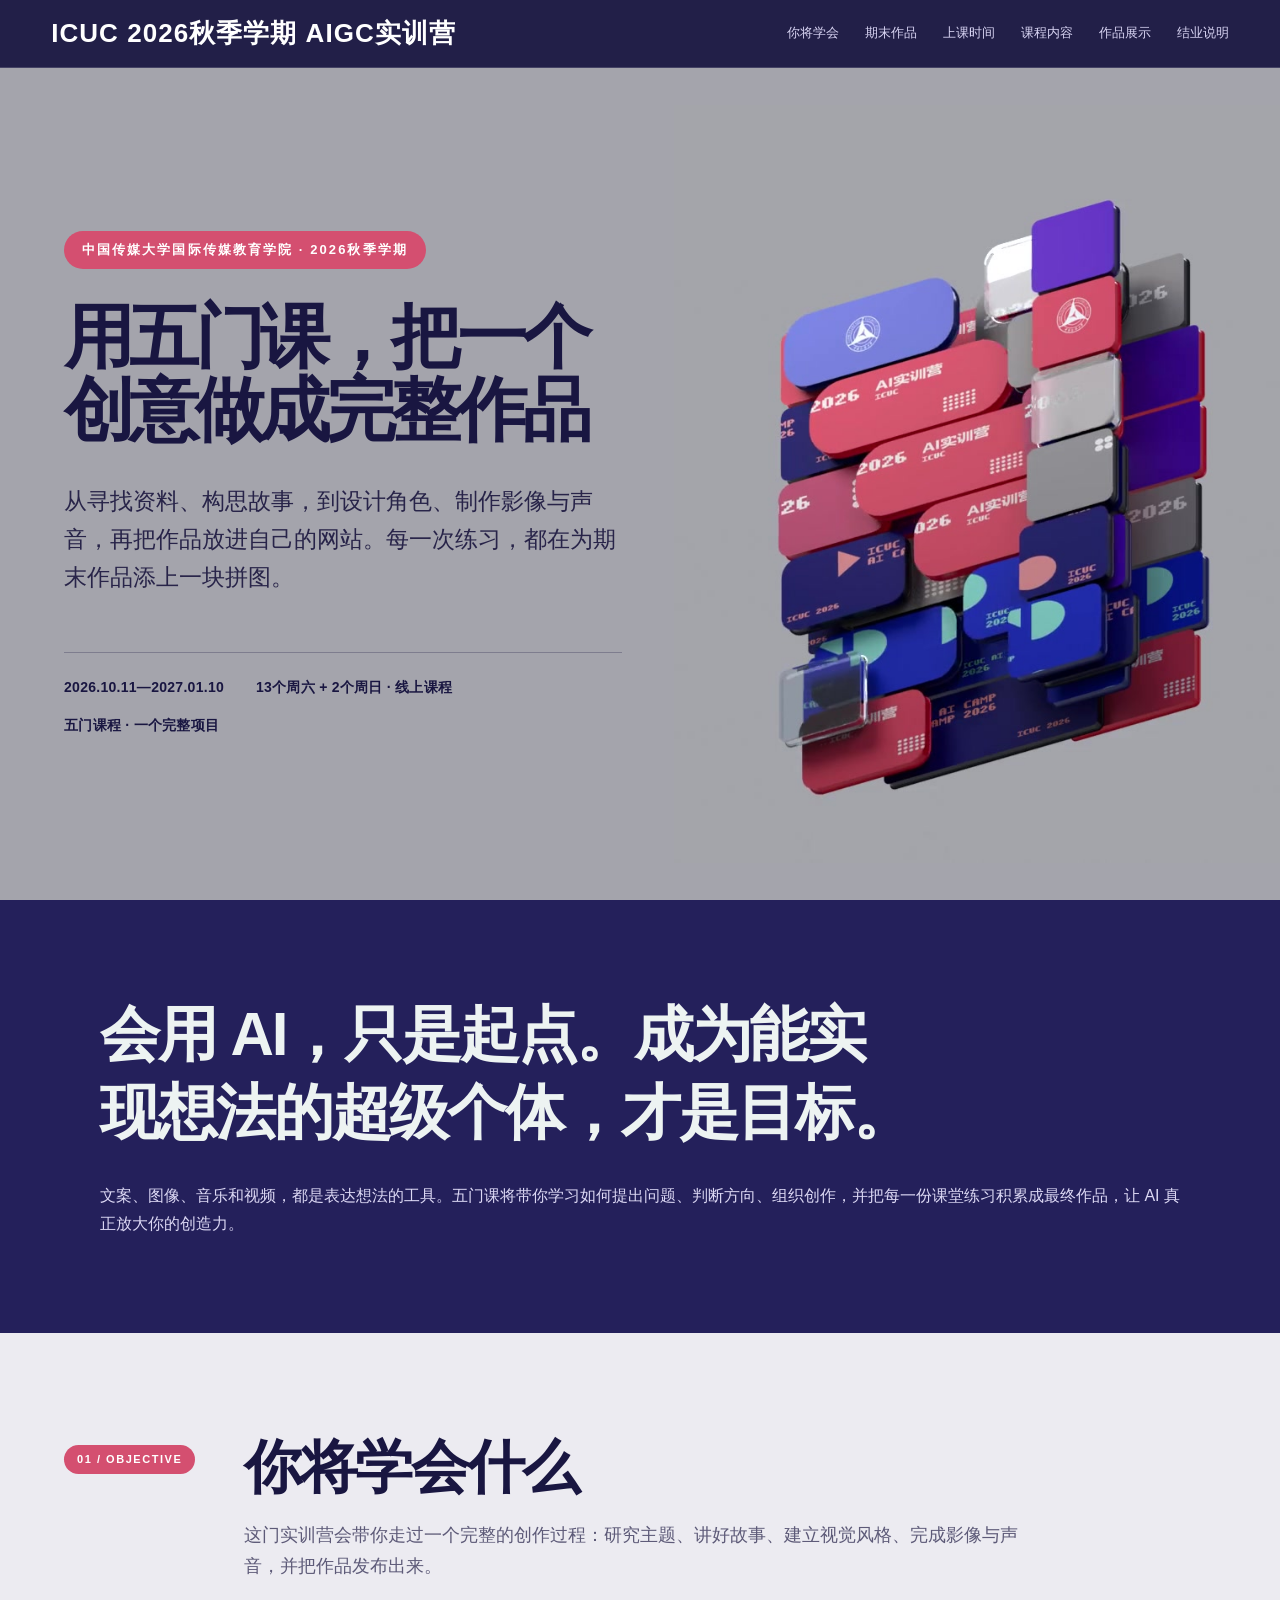
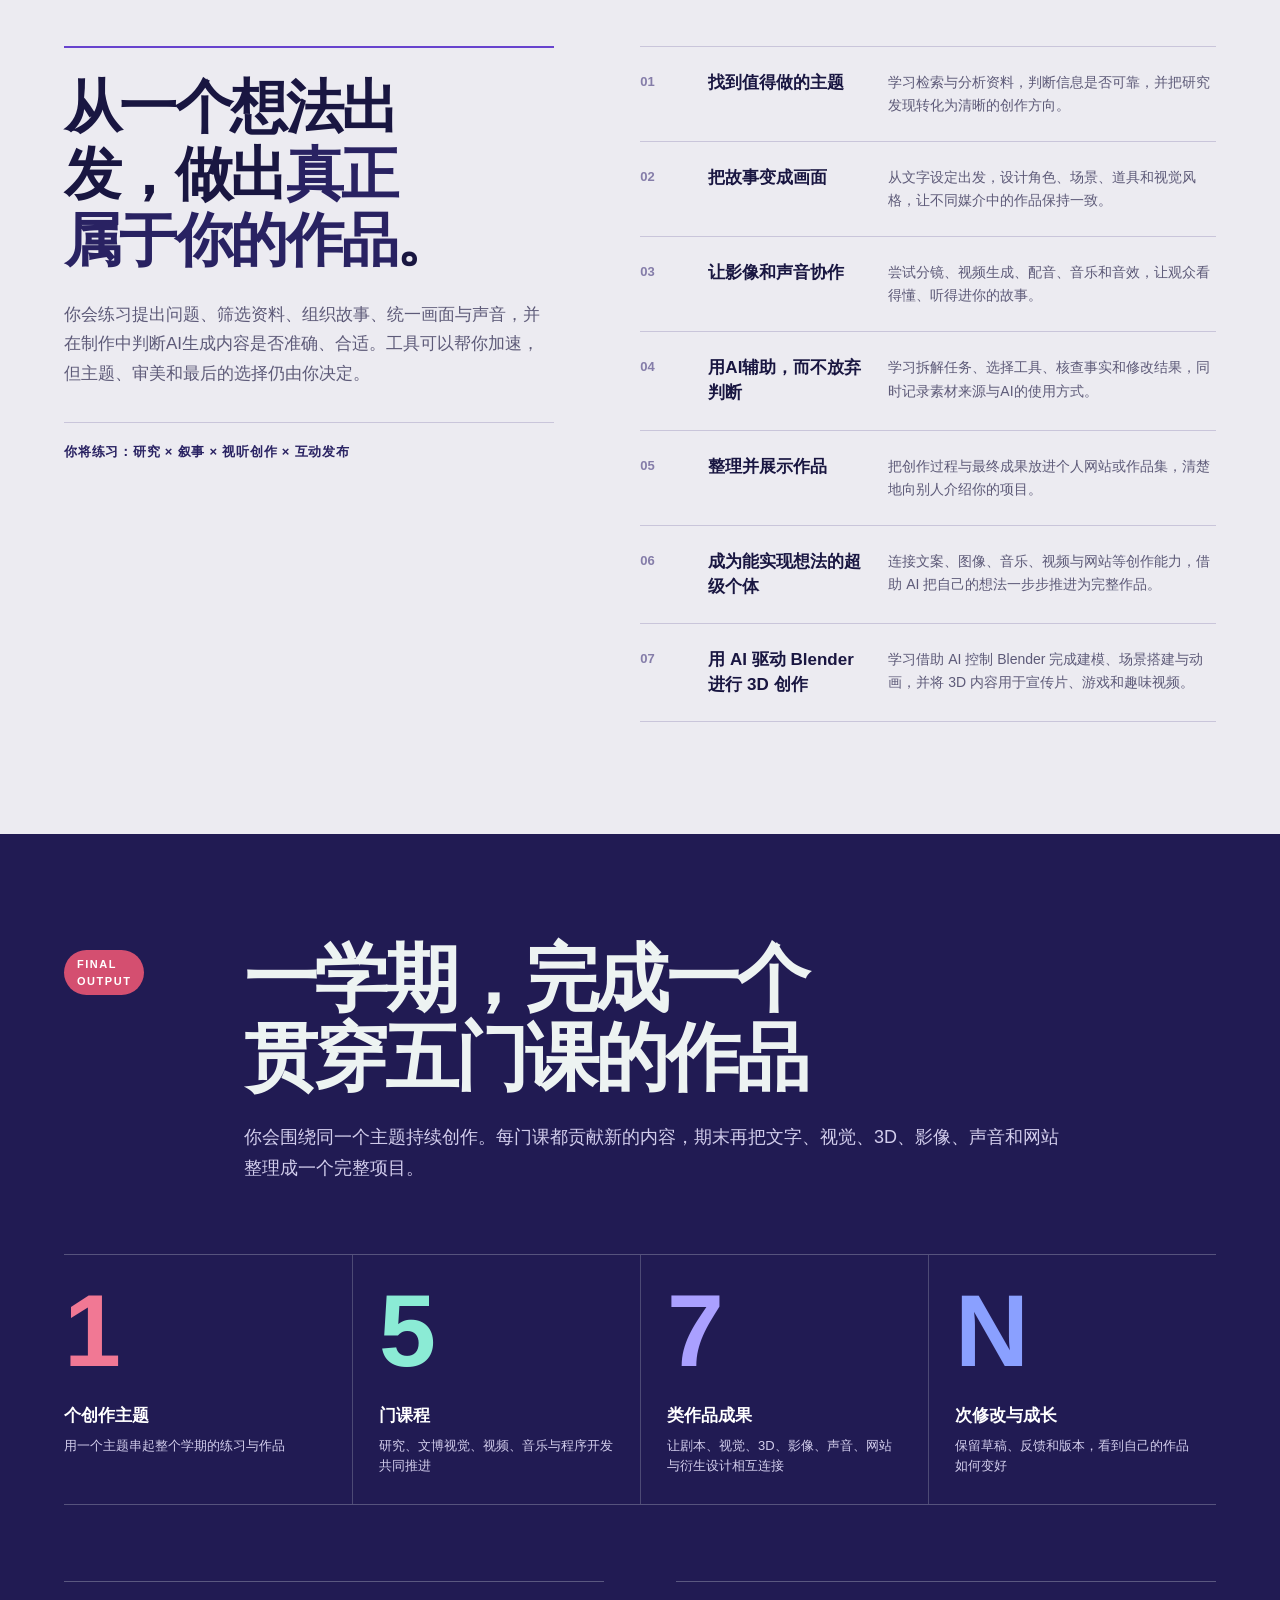
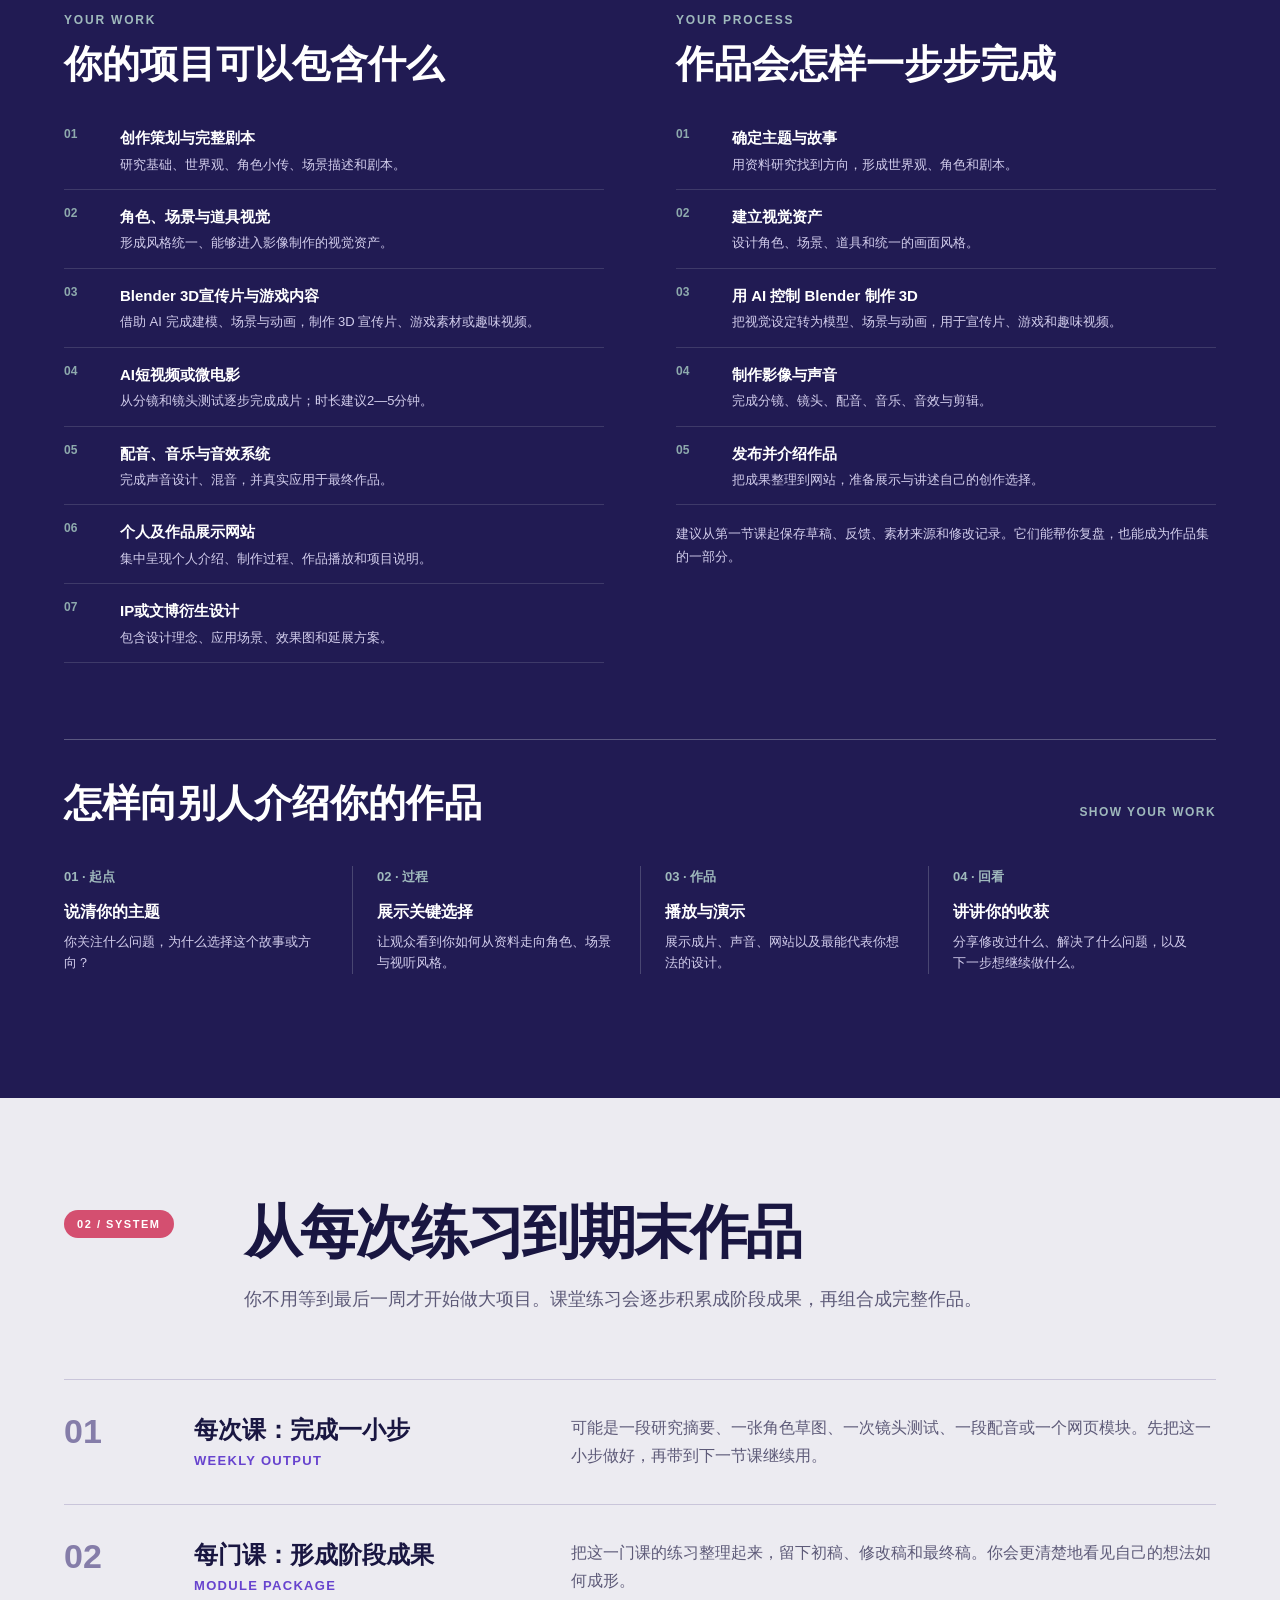
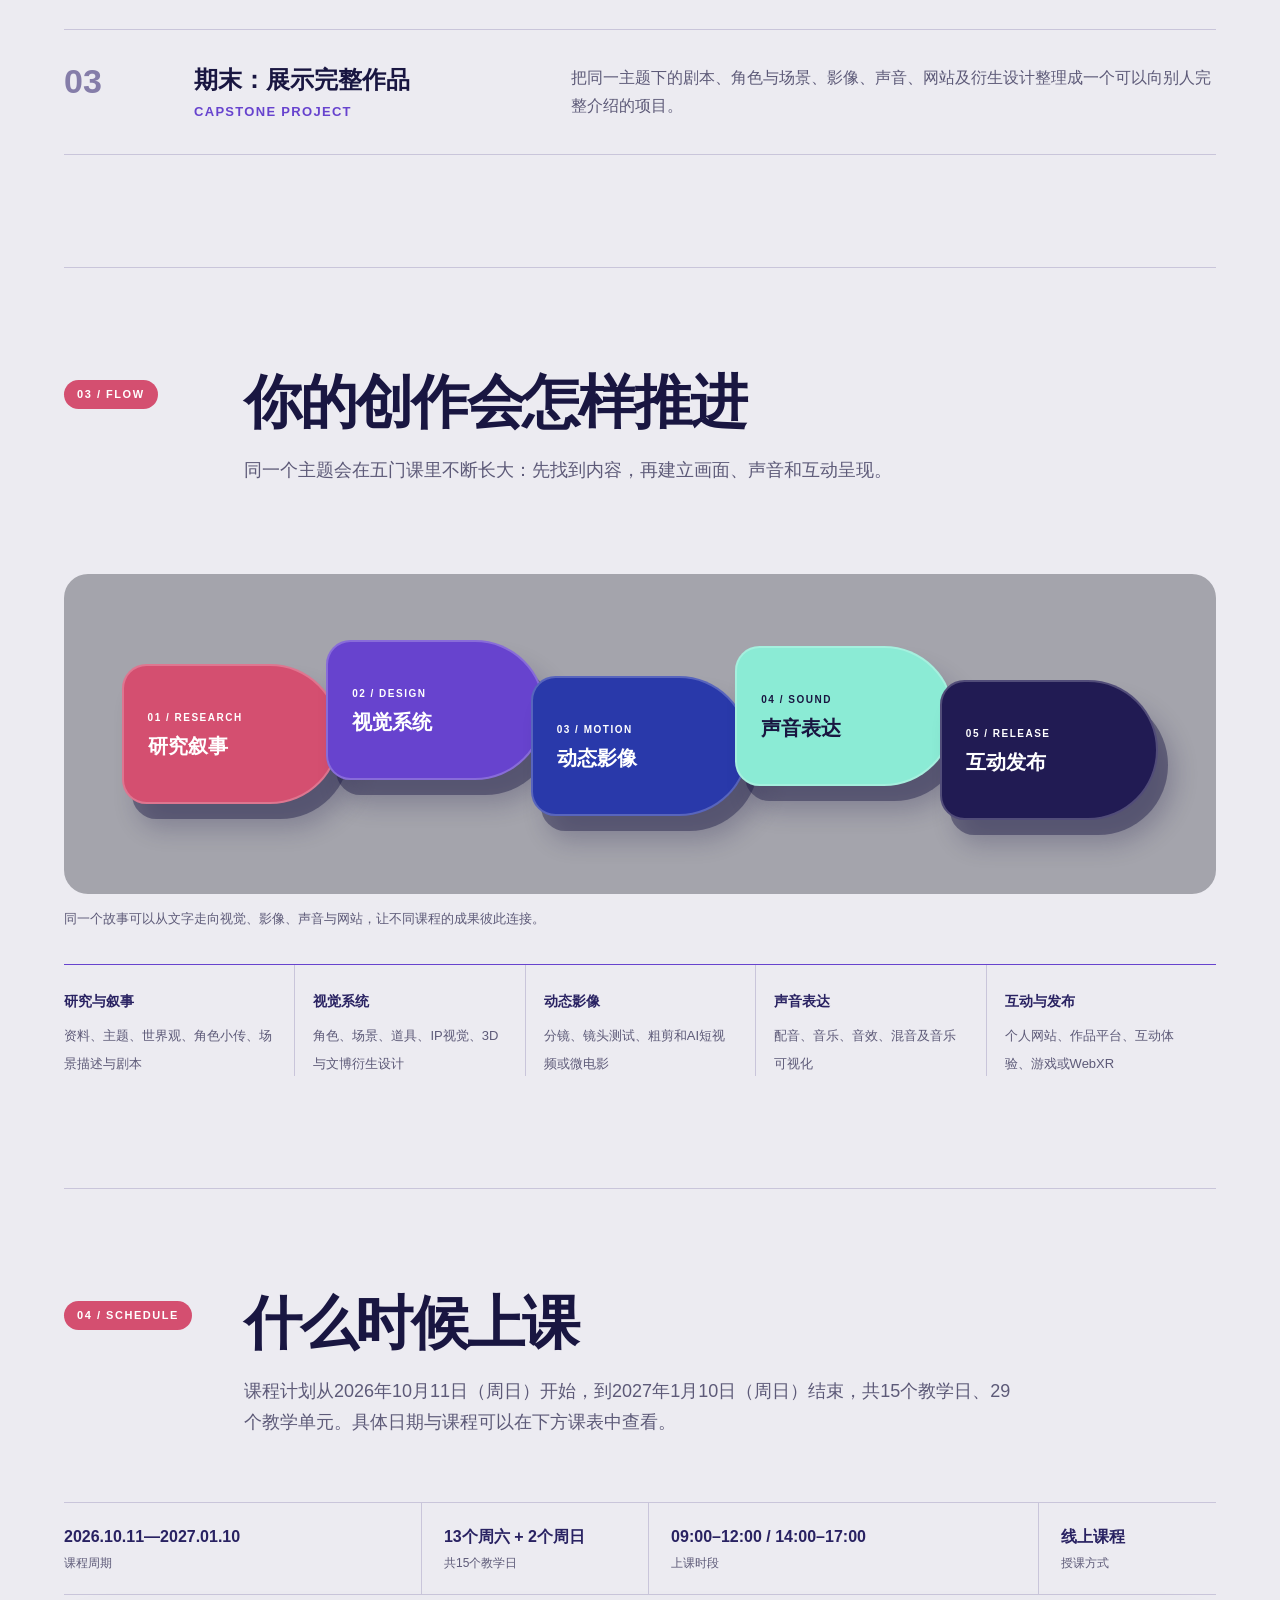
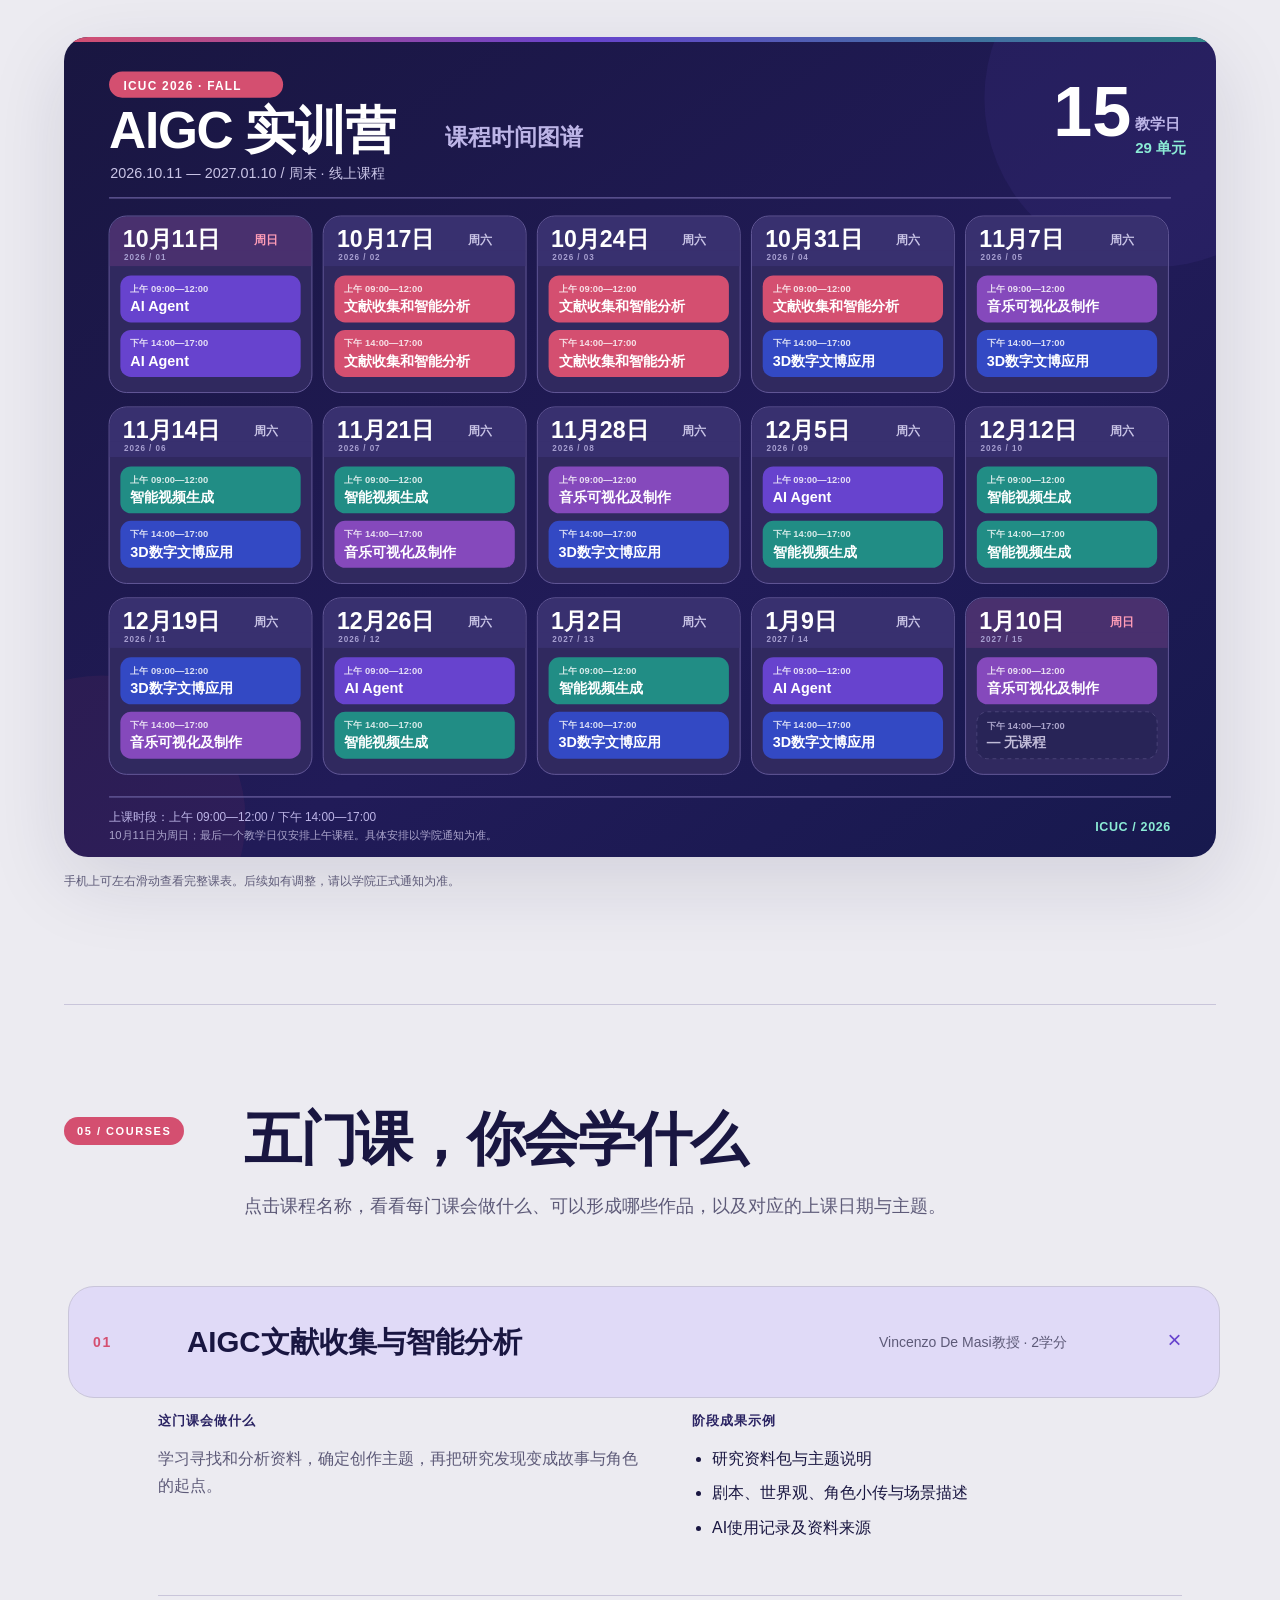
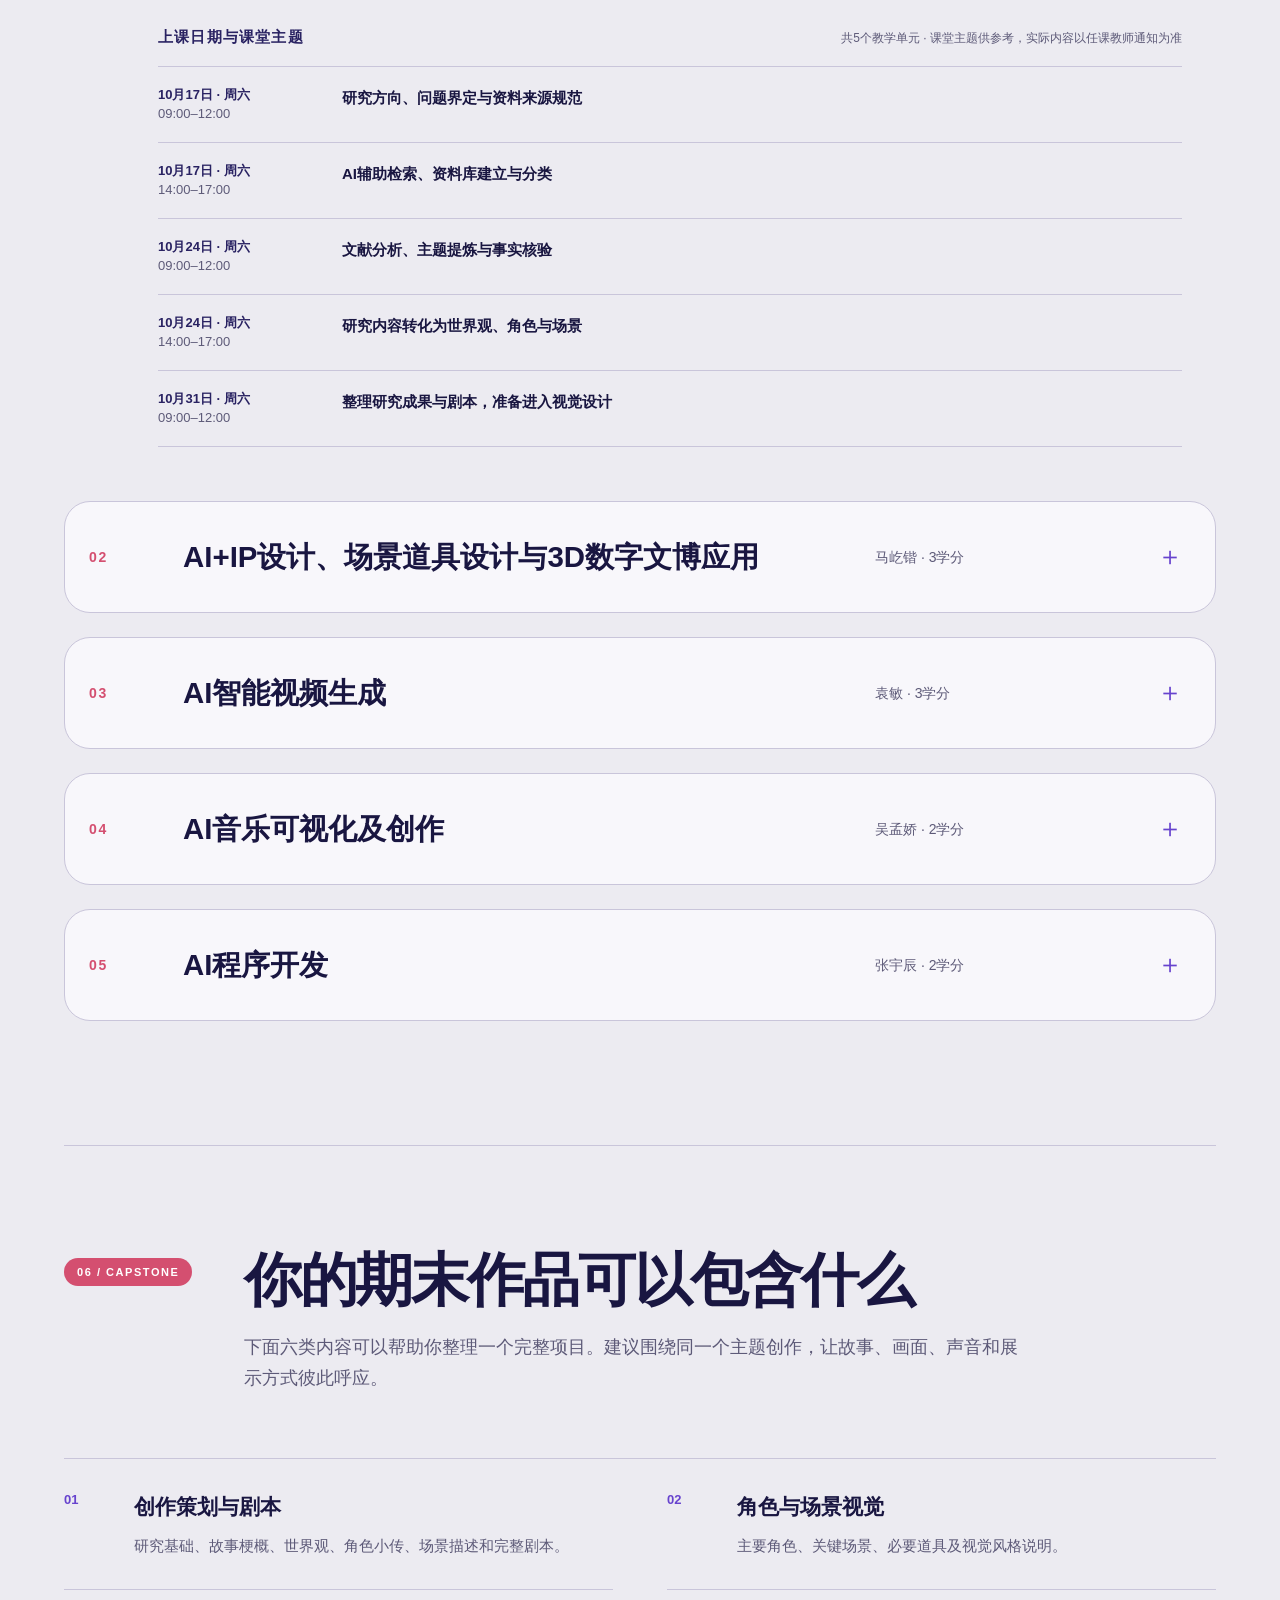
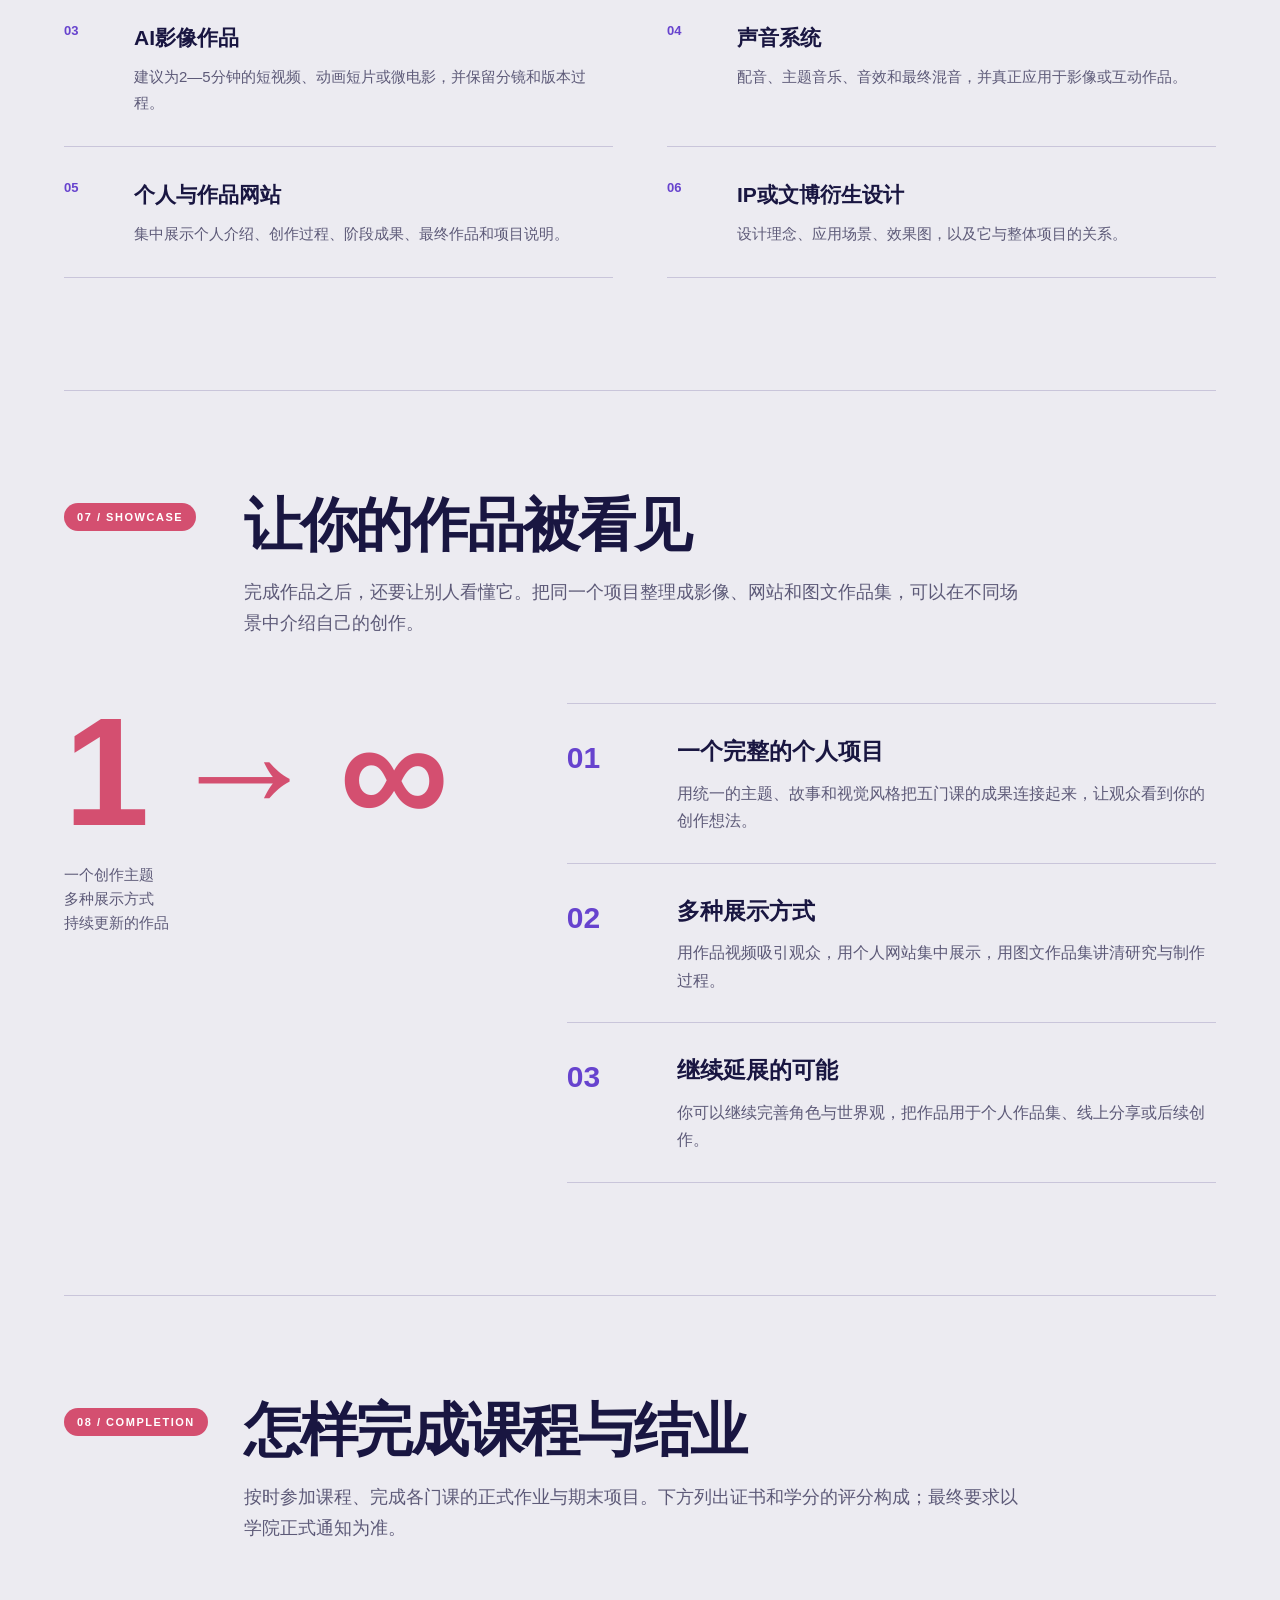
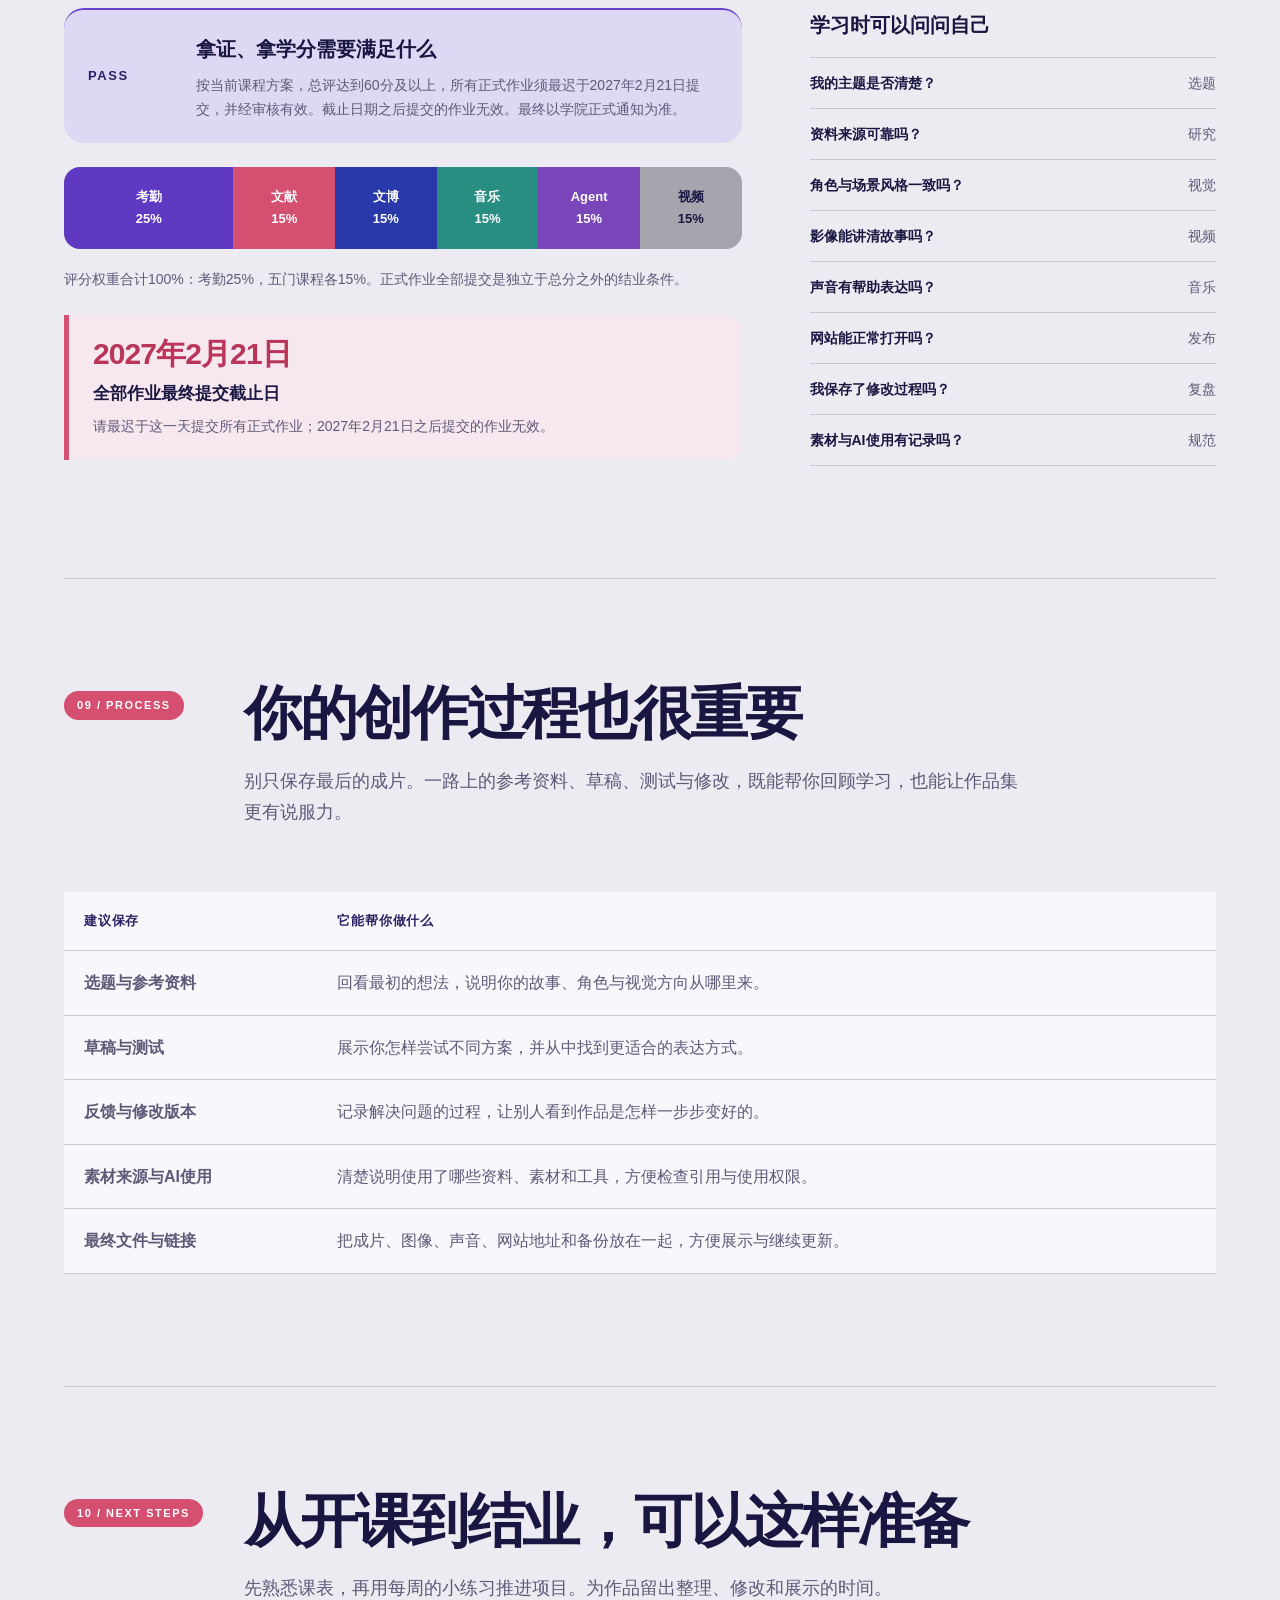
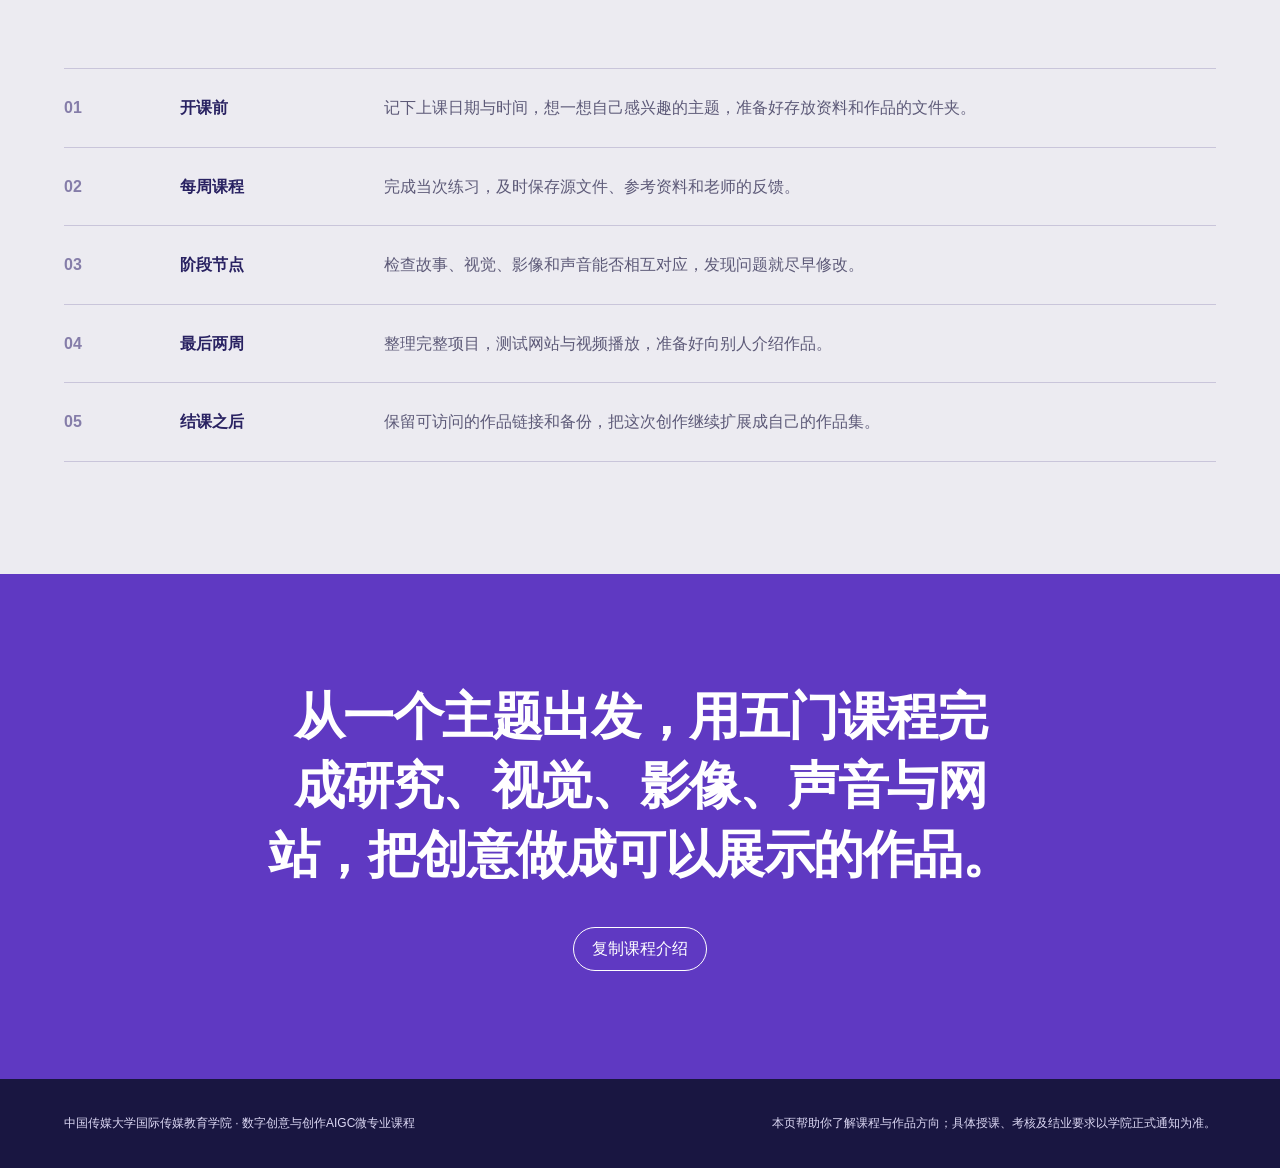
==== commit c4f66766: "Replace course teacher 吴潇 with 袁敏" ====
--- a/index.html
+++ b/index.html
@@ -1025,7 +1025,7 @@
           <summary>
             <span class="course-no">03</span>
             <span class="course-title">AI智能视频生成</span>
-            <span class="course-teacher">吴潇 · 3学分</span>
+            <span class="course-teacher">袁敏 · 3学分</span>
             <span class="course-toggle" aria-hidden="true">＋</span>
           </summary>
           <div class="course-content">
@@ -1042,8 +1042,8 @@
             <span class="course-toggle" aria-hidden="true">＋</span>
           </summary>
           <div class="course-content">
-            <div><h4>这门课会做什么</h4><p>尝试配音、音乐与音效，让画面拥有自己的节奏和情绪。</p></div>
-            <div><h4>阶段成果示例</h4><ul><li>角色配音或旁白样片</li><li>主题音乐与关键音效</li><li>应用于最终影像或互动作品的混音版本</li></ul></div>
+            <div><h4>这门课会做什么</h4><p>学习音乐可视化、AI配音、音效与配乐：用Gemini制作互动网页，再为动画片段完成声音设计与综合Demo。</p></div>
+            <div><h4>阶段成果示例</h4><ul><li>音乐节与文博主题音乐可视化网页及录屏</li><li>角色配音、旁白和场景音效</li><li>AI配乐与1—2个动画短片Demo</li></ul></div>
             <div class="teacher-plan" data-course-plan="music"></div>
           </div>
         </details>
@@ -1187,7 +1187,7 @@
     <span>本页帮助你了解课程与作品方向；具体授课、考核及结业要求以学院正式通知为准。</span>
   </footer>
 
-  <script src="schedule-data.js?v=20260924-heritage-details"></script>
+  <script src="schedule-data.js?v=20260929-yuanmin"></script>
   <script>
     const catalog = window.courseCatalog;
     const schedule = window.courseSchedule;
@@ -1227,7 +1227,7 @@
         const parts = dateParts(session.date);
         return `<li class="teacher-session">
           <time datetime="${session.date}">${parts.full} · ${parts.weekday}<br><span>${session.time}</span></time>
-          <div><b>${session.focus}</b>${session.studentDescription ? `<p>${session.studentDescription}</p>` : ''}</div>
+          <div><b>${session.focus}</b>${session.studentDescription ? `<p>${session.studentDescription}</p>` : ''}${session.studentTask ? `<p><strong>课后任务：</strong>${session.studentTask}</p>` : ''}</div>
         </li>`;
       }).join('')}</ol>`;
     });
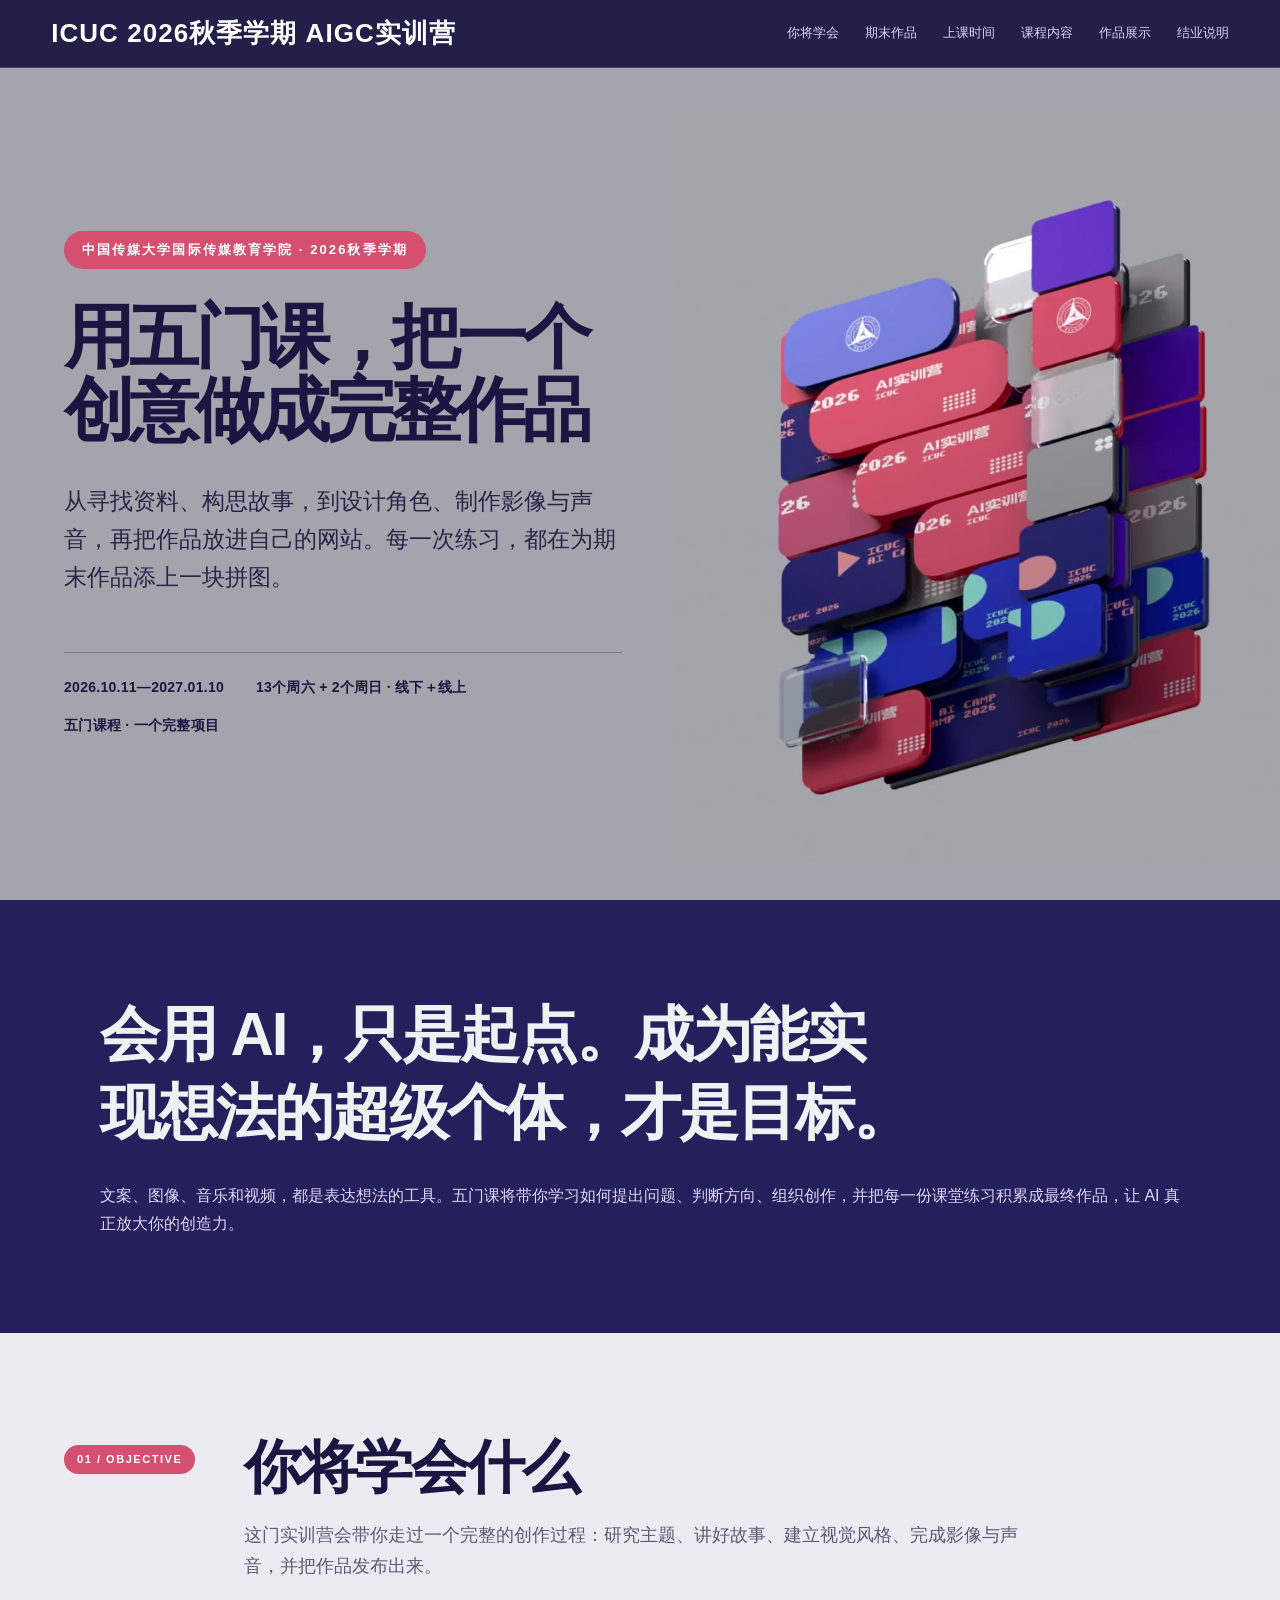
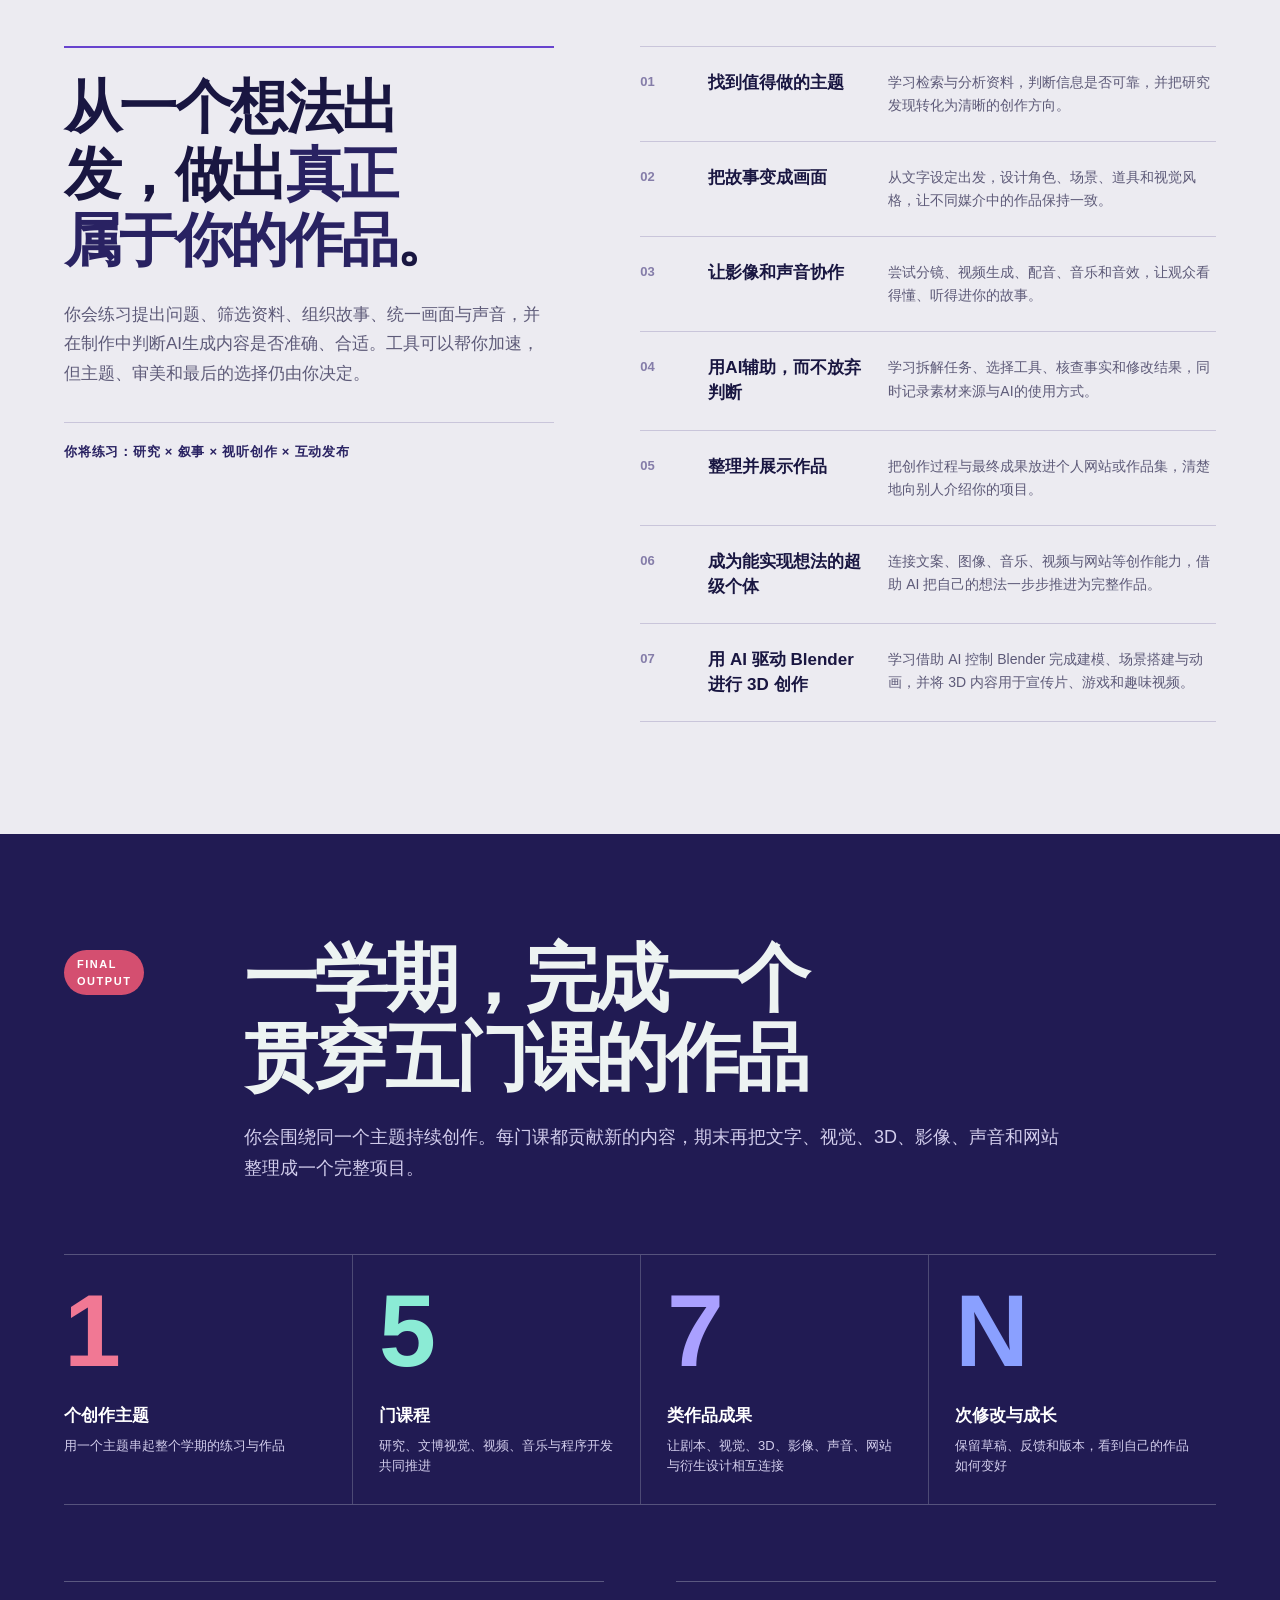
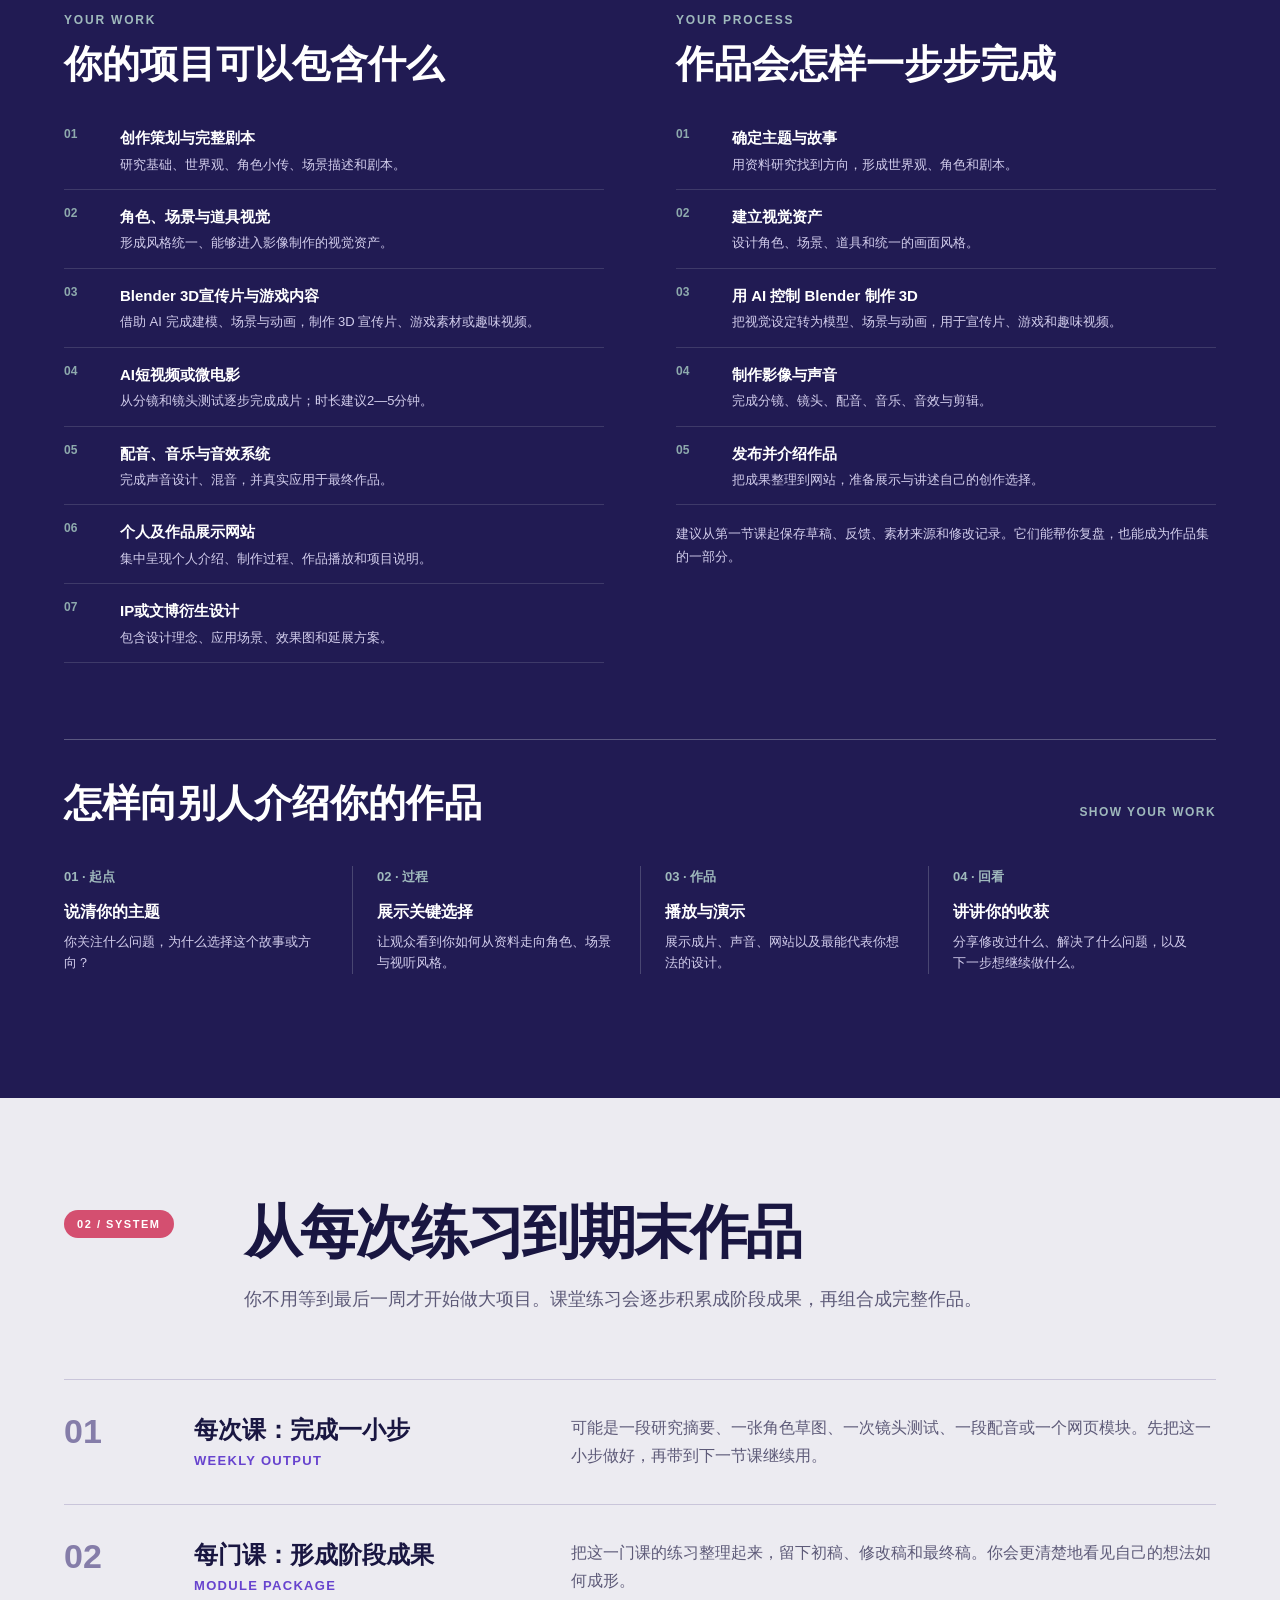
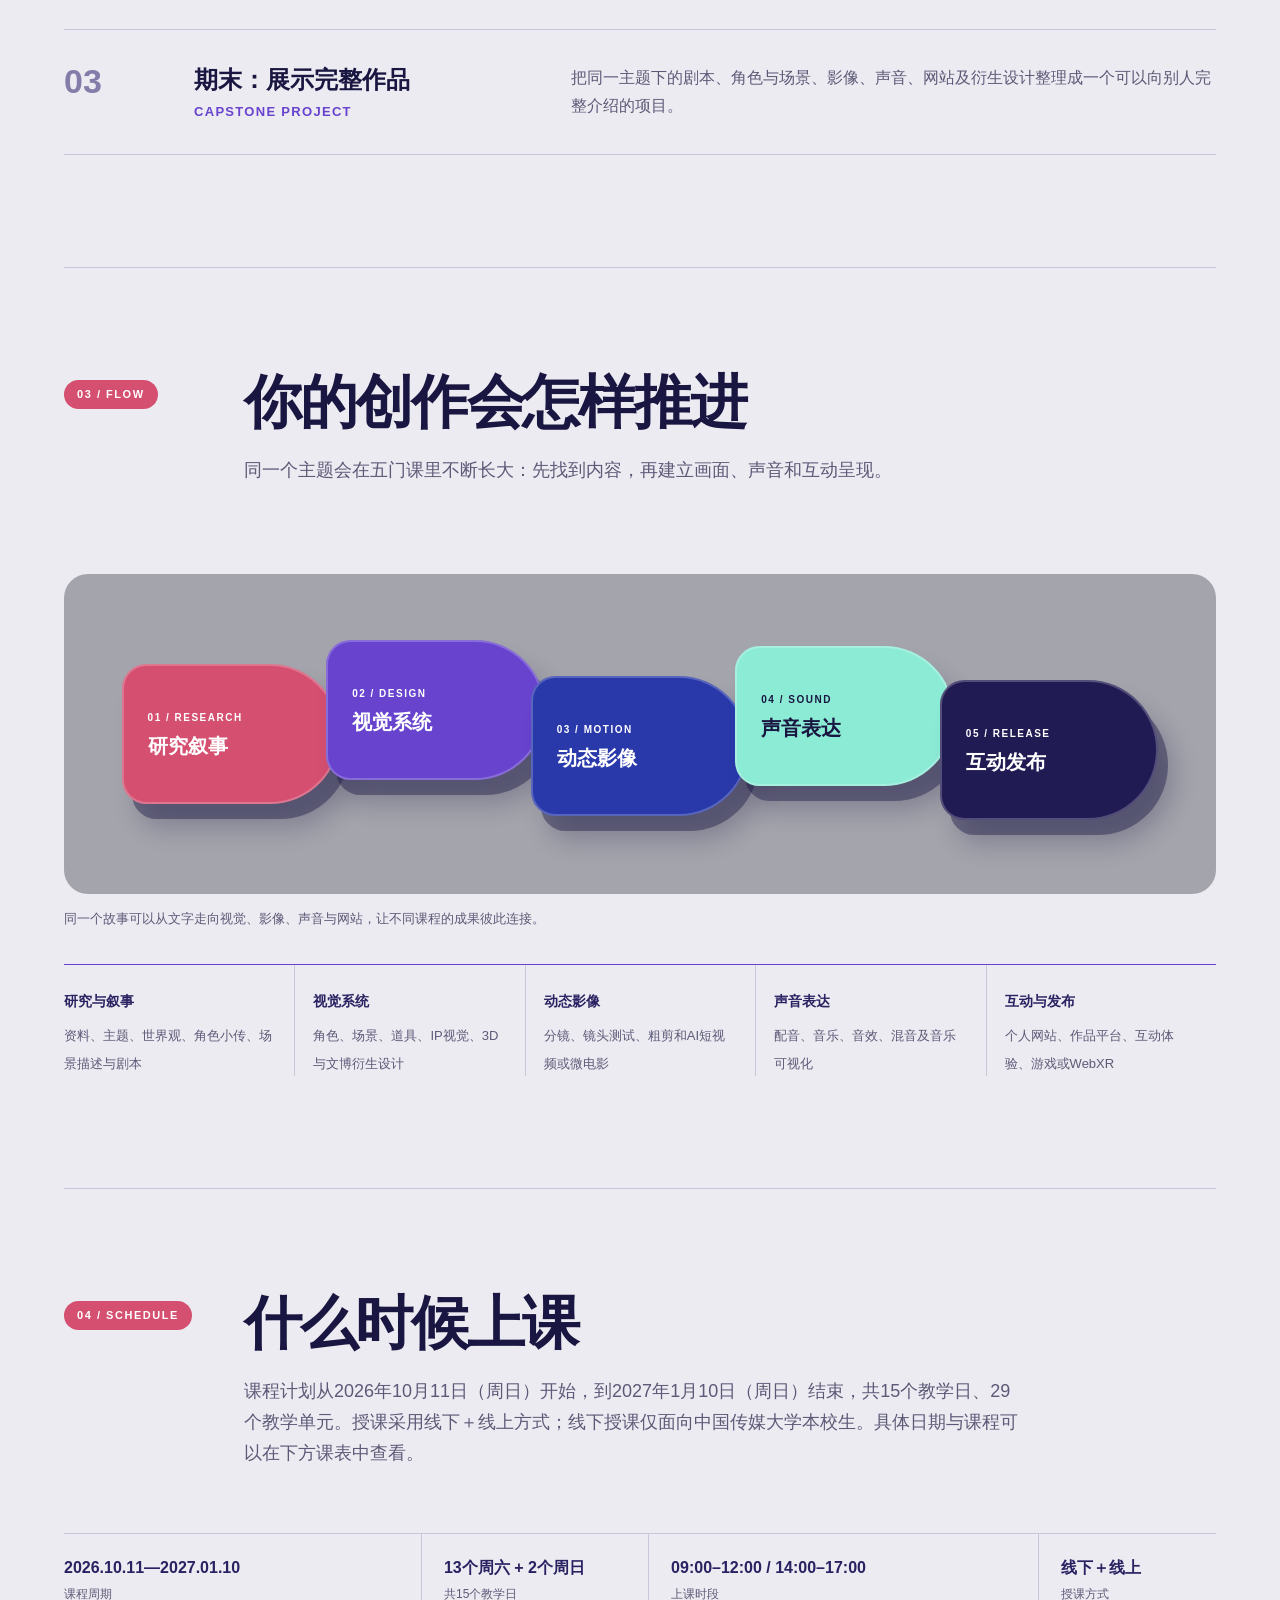
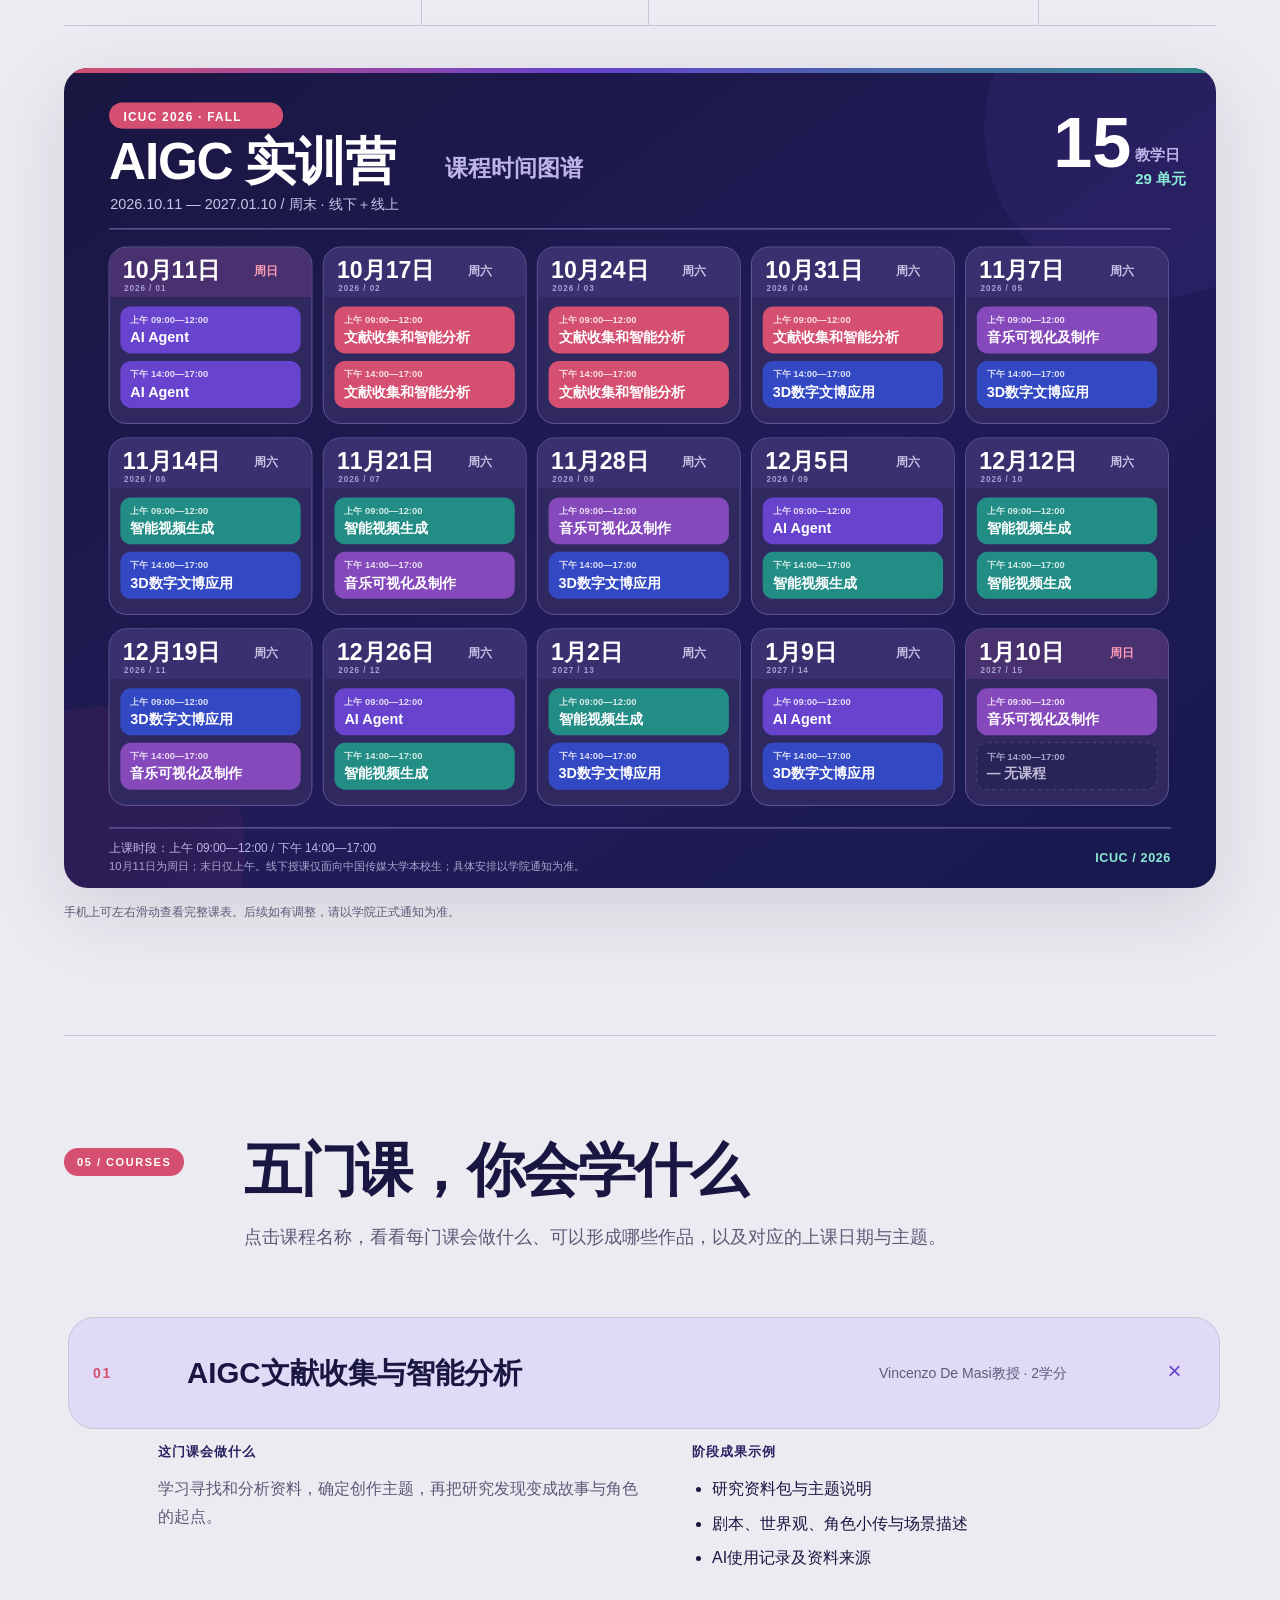
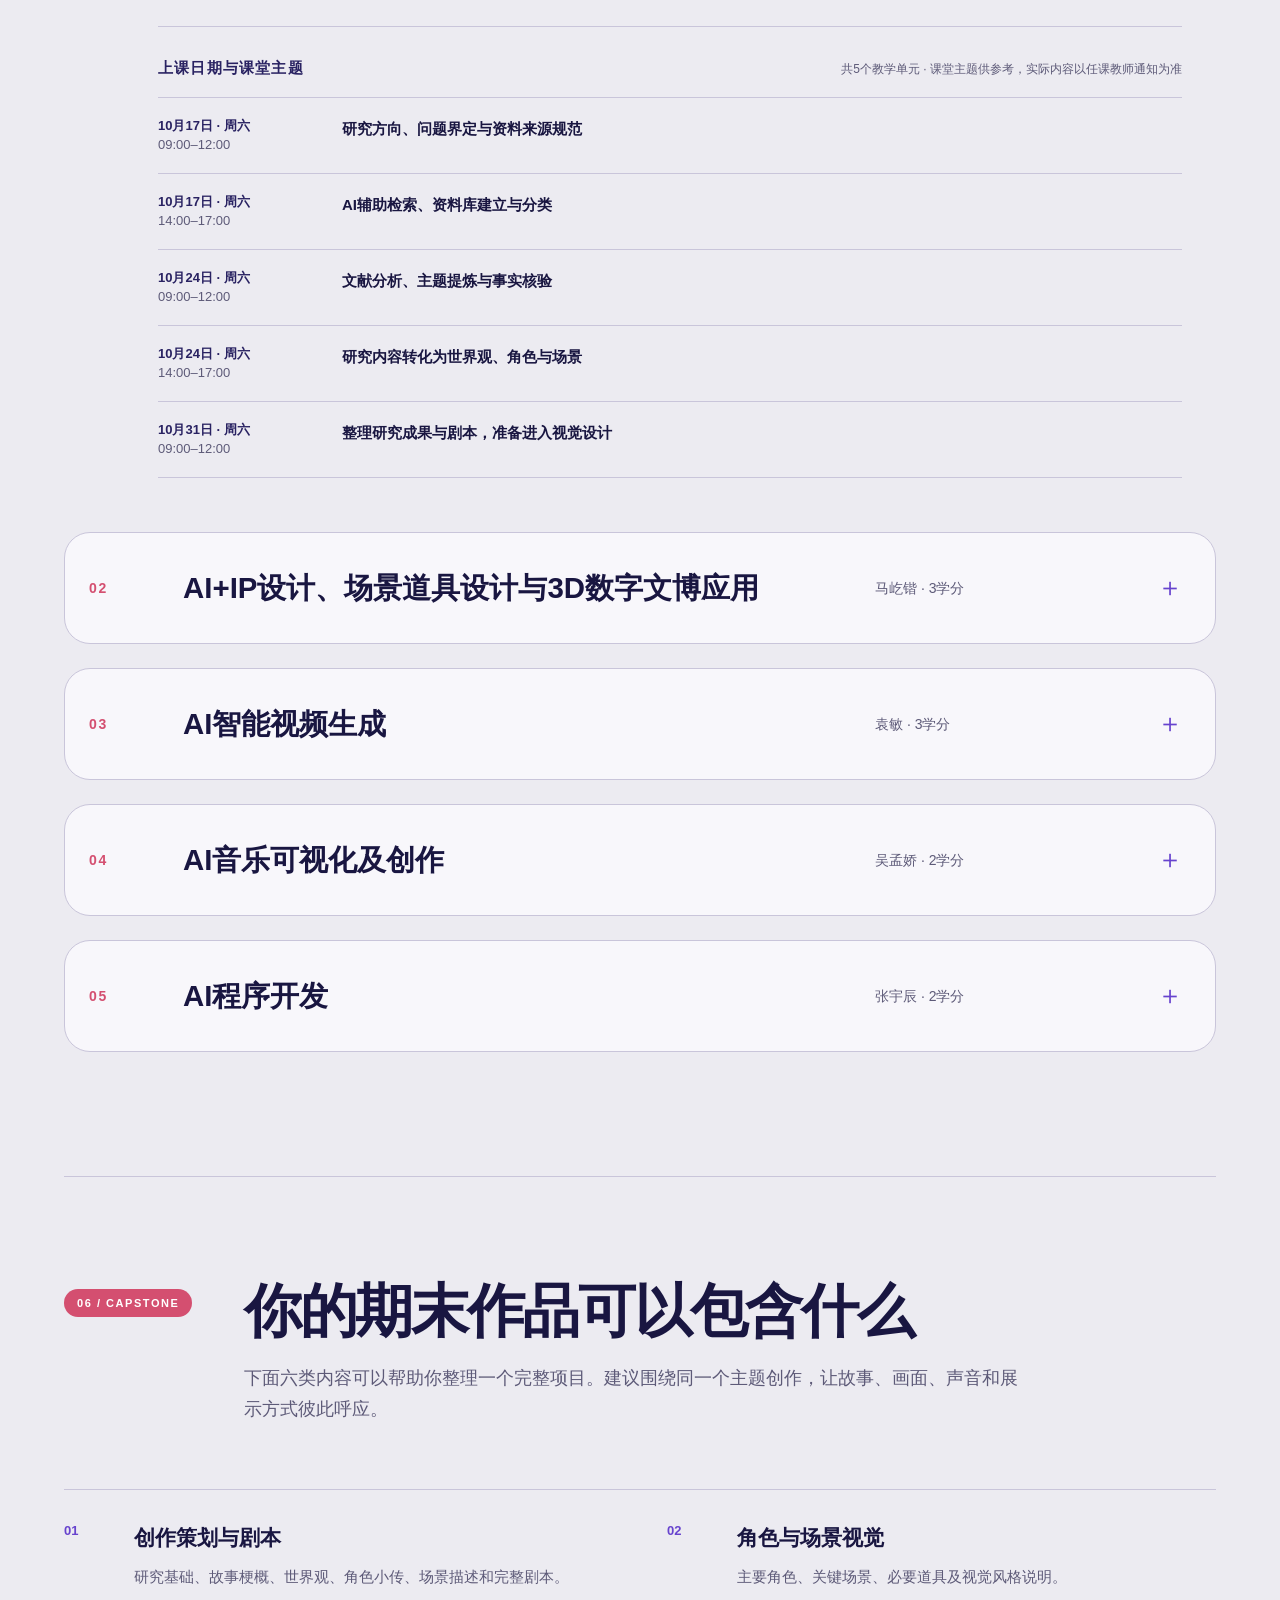
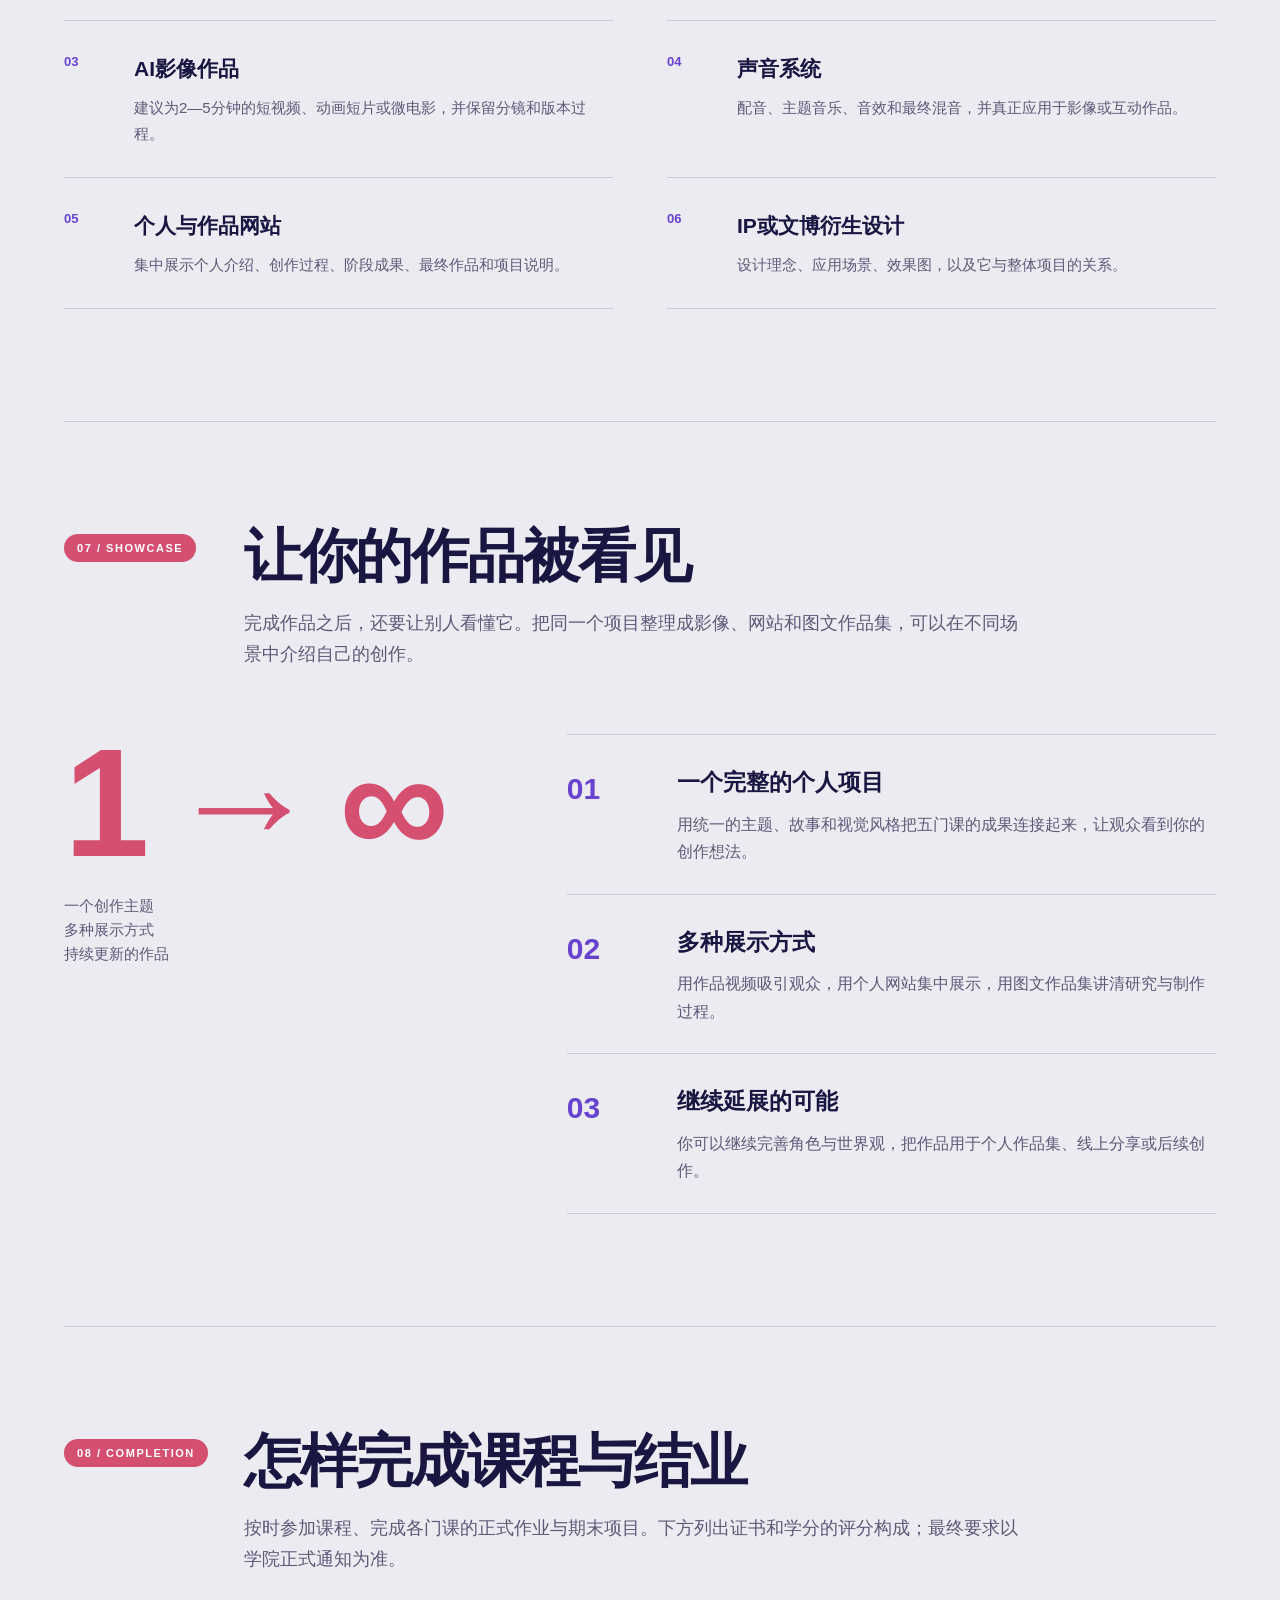
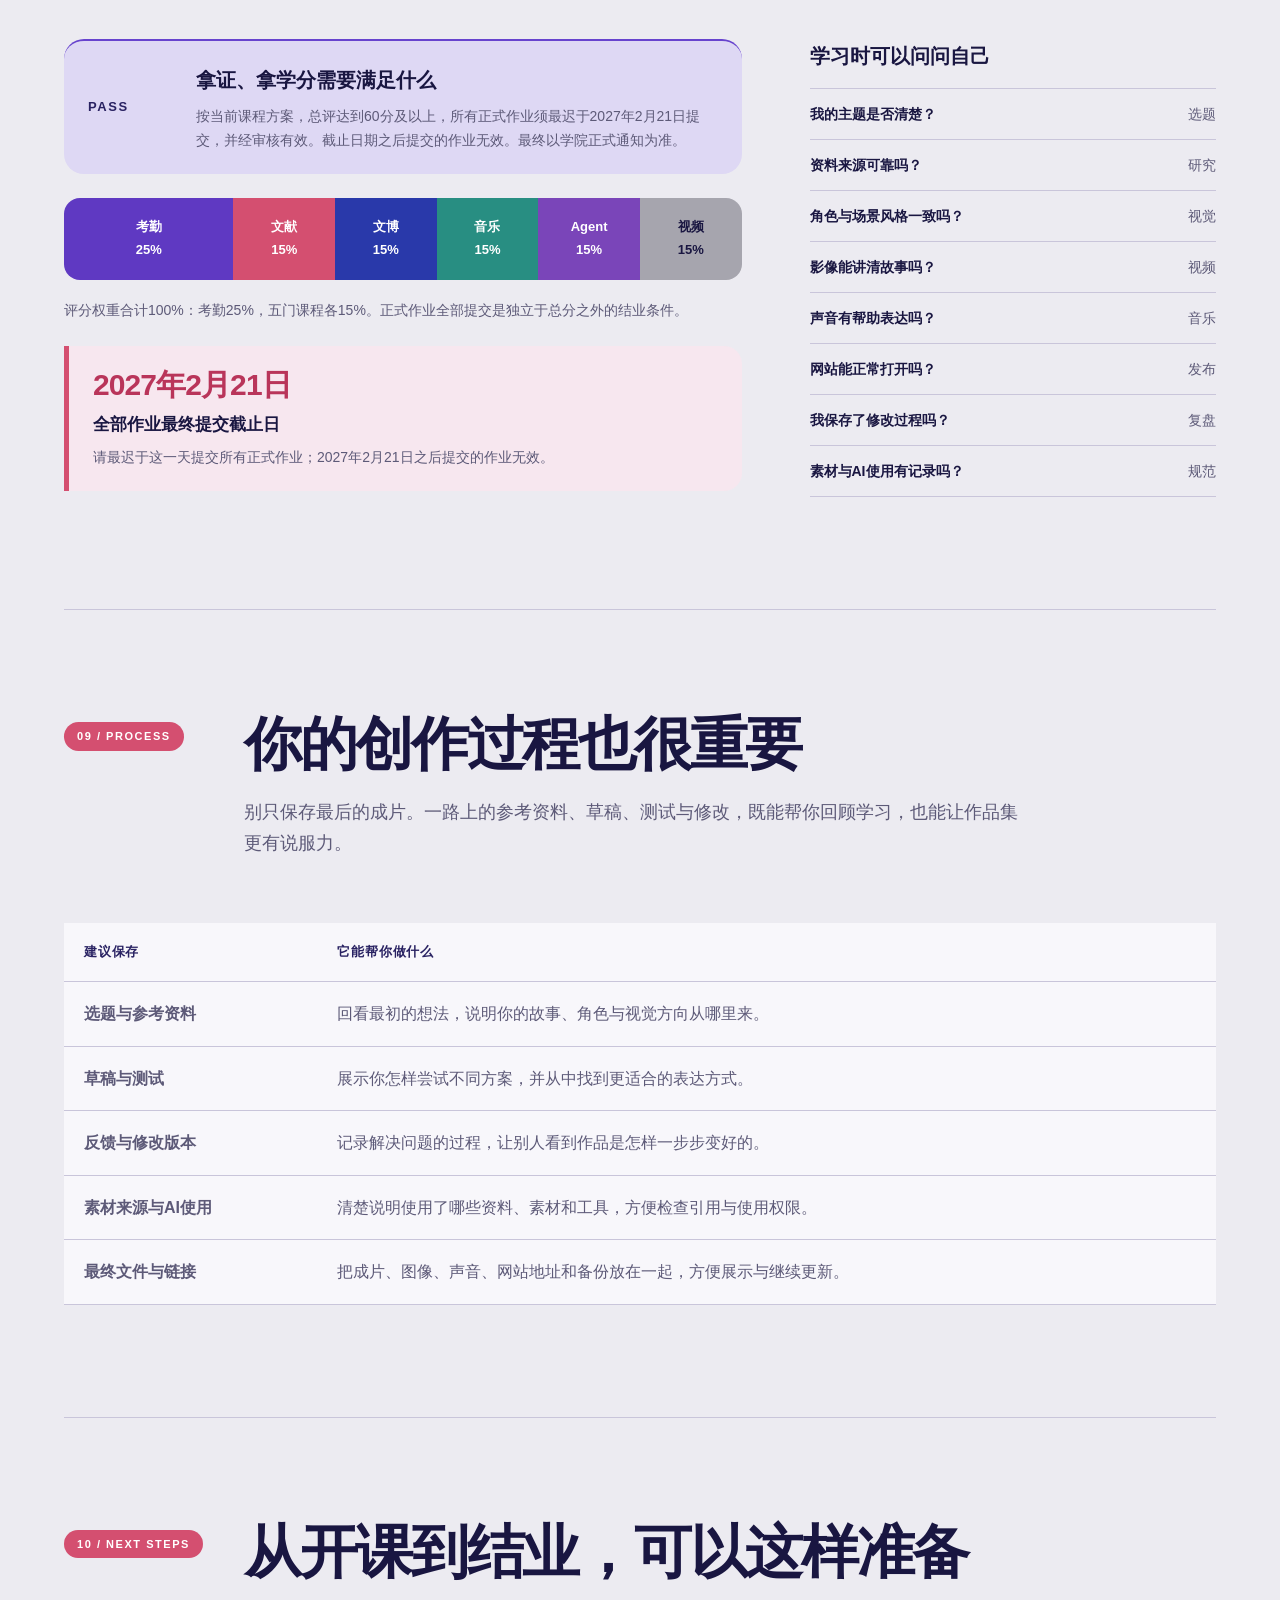
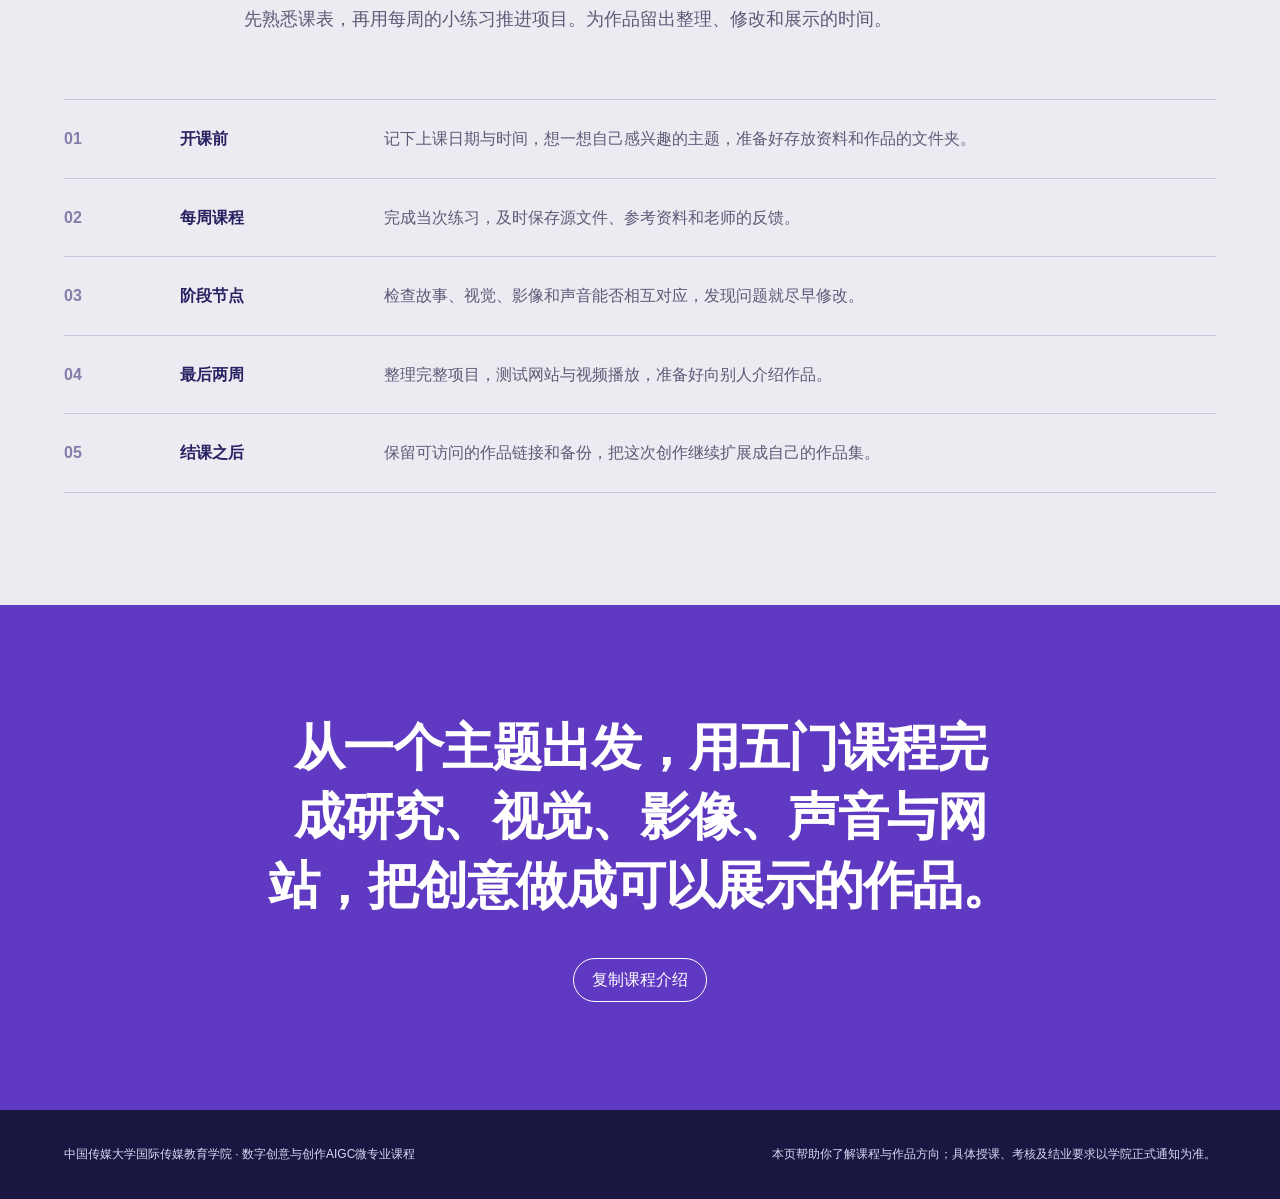
==== commit f97f18af: "Clarify hybrid course attendance eligibility" ====
--- a/index.html
+++ b/index.html
@@ -807,7 +807,7 @@
         <p class="hero-lede">从寻找资料、构思故事，到设计角色、制作影像与声音，再把作品放进自己的网站。每一次练习，都在为期末作品添上一块拼图。</p>
         <div class="hero-meta">
           <span>2026.10.11—2027.01.10</span>
-          <span>13个周六 + 2个周日 · 线上课程</span>
+          <span>13个周六 + 2个周日 · 线下＋线上</span>
           <span>五门课程 · 一个完整项目</span>
         </div>
       </div>
@@ -972,16 +972,16 @@
         <span class="section-index">04 / SCHEDULE</span>
         <div>
           <h2 class="section-title">什么时候上课</h2>
-          <p class="section-intro">课程计划从2026年10月11日（周日）开始，到2027年1月10日（周日）结束，共15个教学日、29个教学单元。具体日期与课程可以在下方课表中查看。</p>
+          <p class="section-intro">课程计划从2026年10月11日（周日）开始，到2027年1月10日（周日）结束，共15个教学日、29个教学单元。授课采用线下＋线上方式；线下授课仅面向中国传媒大学本校生。具体日期与课程可以在下方课表中查看。</p>
         </div>
       </header>
       <div class="schedule-overview" aria-label="课程时间概览">
         <div><b>2026.10.11—2027.01.10</b><span>课程周期</span></div>
         <div><b>13个周六 + 2个周日</b><span>共15个教学日</span></div>
         <div><b>09:00–12:00 / 14:00–17:00</b><span>上课时段</span></div>
-        <div><b>线上课程</b><span>授课方式</span></div>
+        <div><b>线下＋线上</b><span>授课方式</span></div>
       </div>
-      <div class="schedule-art-frame"><img class="schedule-art" src="assets/course-schedule-2026.svg?v=20260924-student" alt="ICUC 2026秋季学期AIGC实训营课程时间表：15个教学日，上午及下午共29个教学单元" width="1840" height="1310"></div>
+      <div class="schedule-art-frame"><img class="schedule-art" src="assets/course-schedule-2026.svg?v=20260929-hybrid" alt="ICUC 2026秋季学期AIGC实训营课程时间表：15个教学日，上午及下午共29个教学单元；线下授课仅面向中国传媒大学本校生" width="1840" height="1310"></div>
       <p class="schedule-source">手机上可左右滑动查看完整课表。后续如有调整，请以学院正式通知为准。</p>
       <div class="visually-hidden" id="schedule-list" aria-label="完整课程时间表"></div>
     </section>
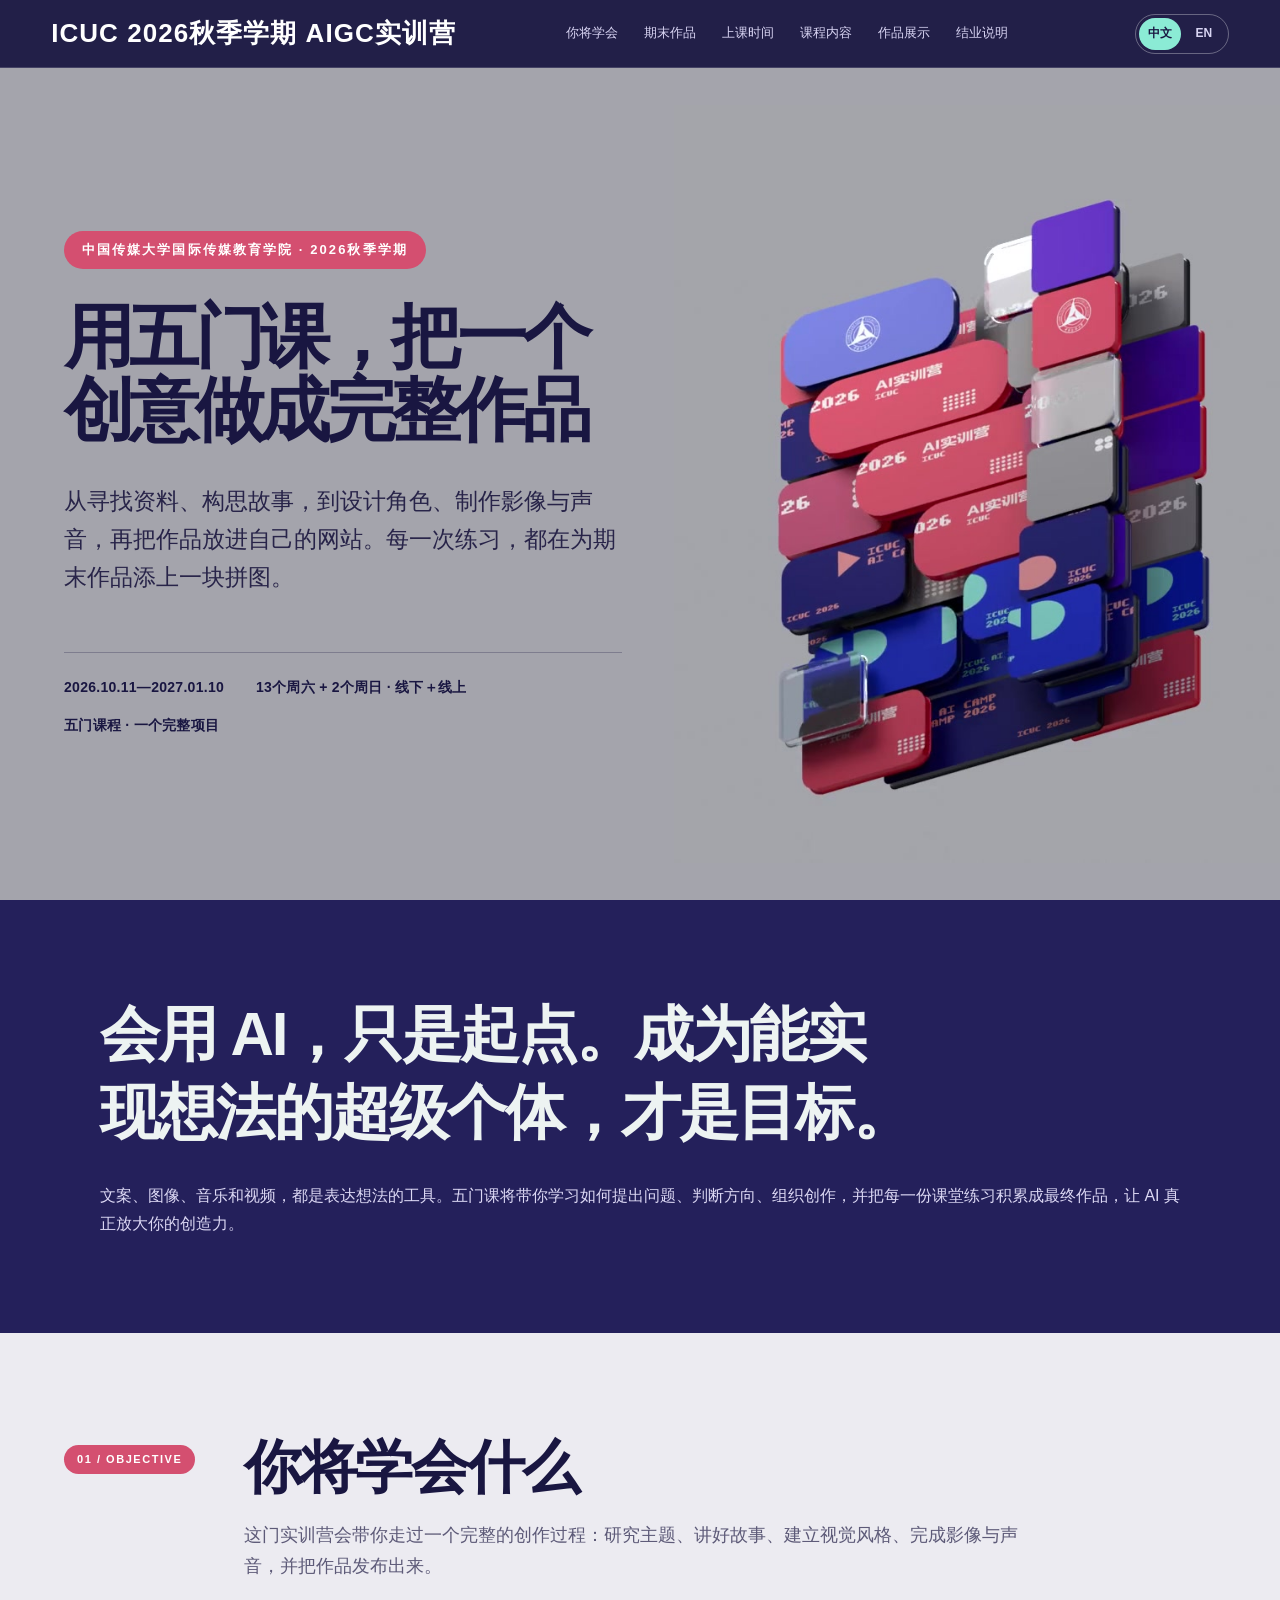
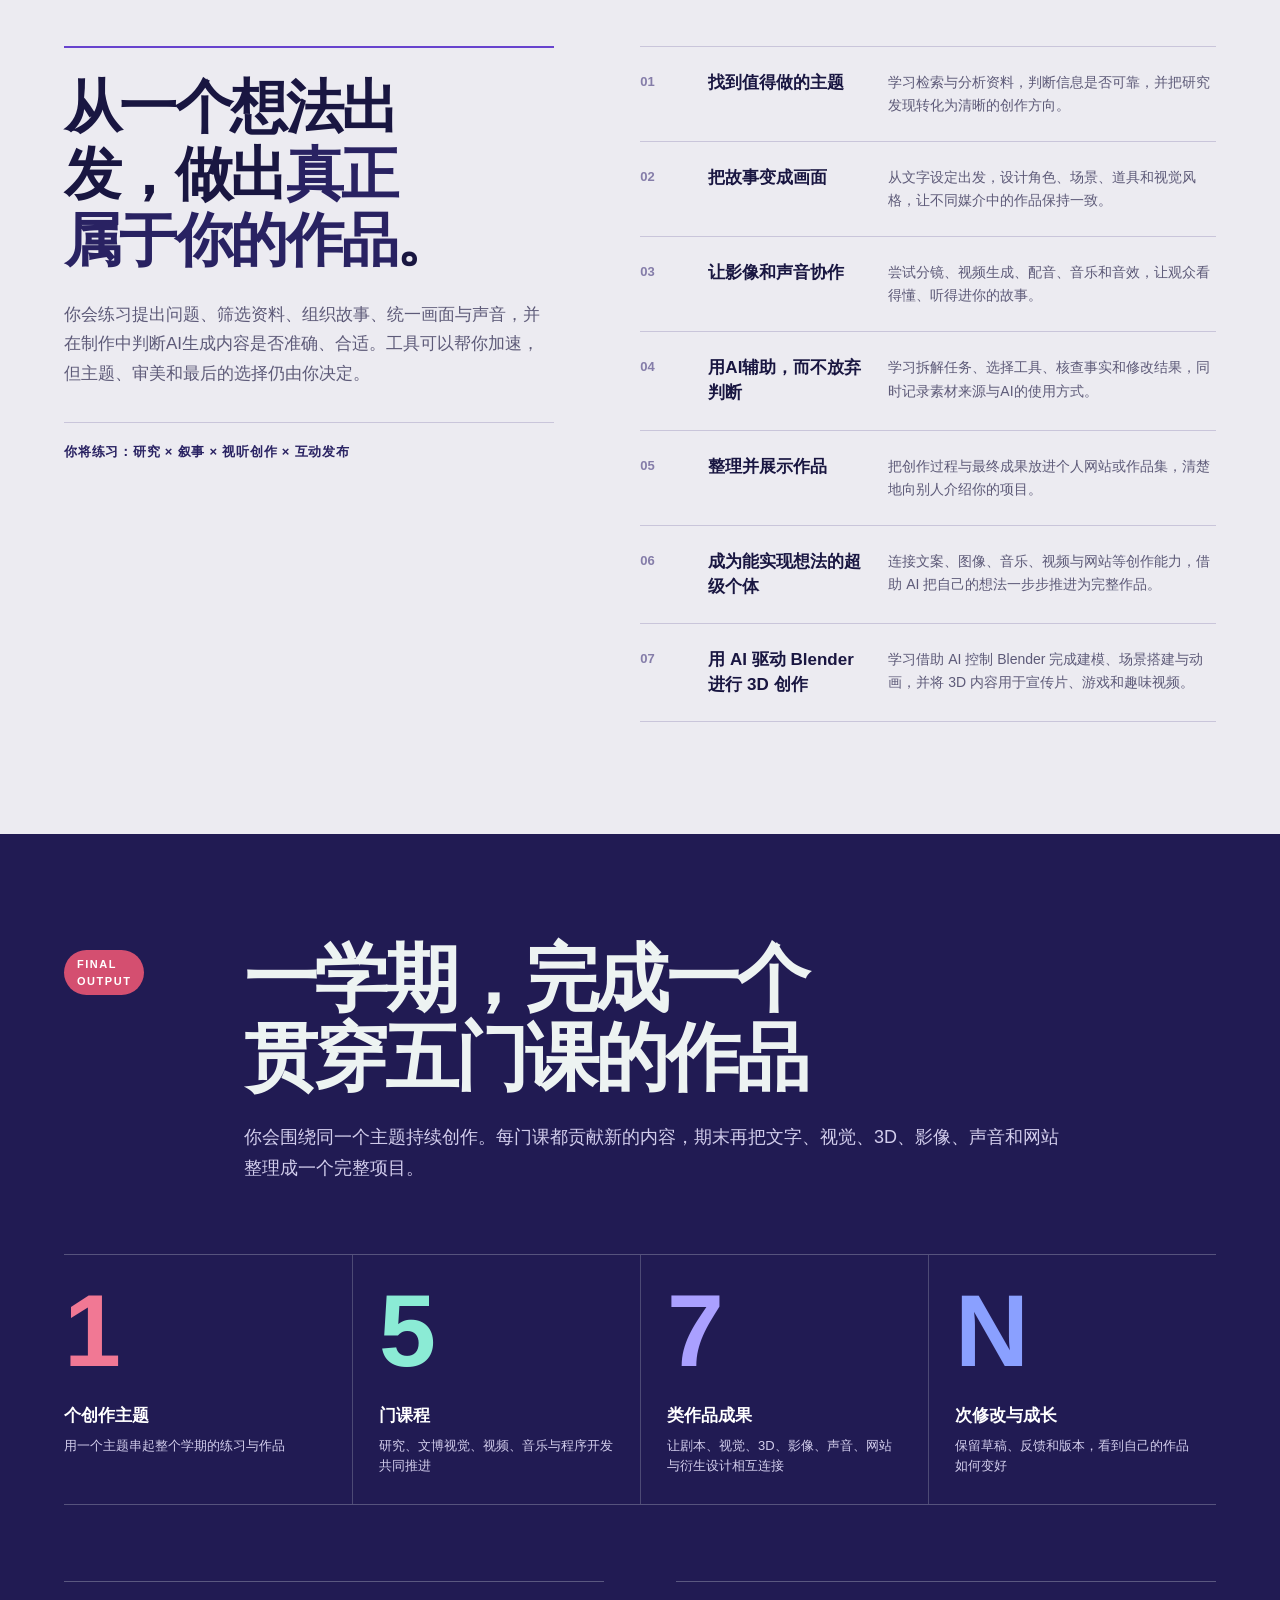
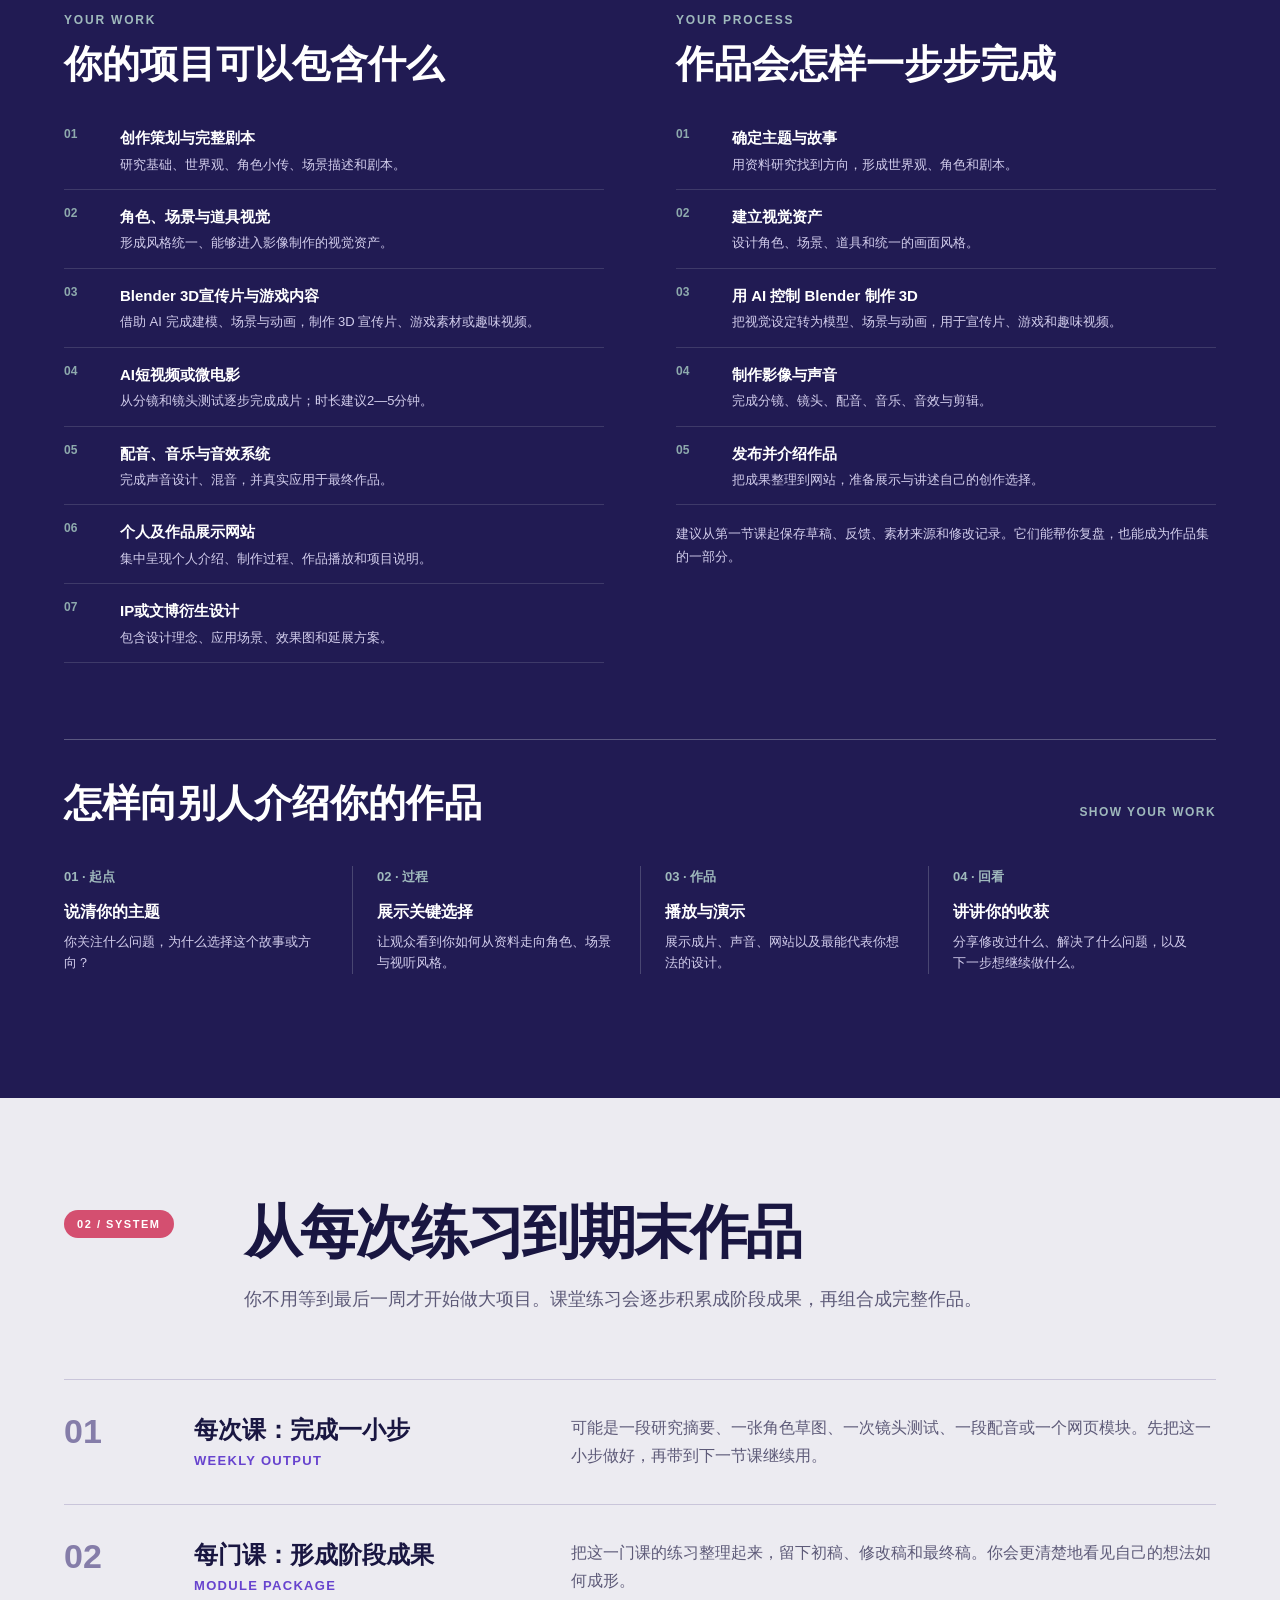
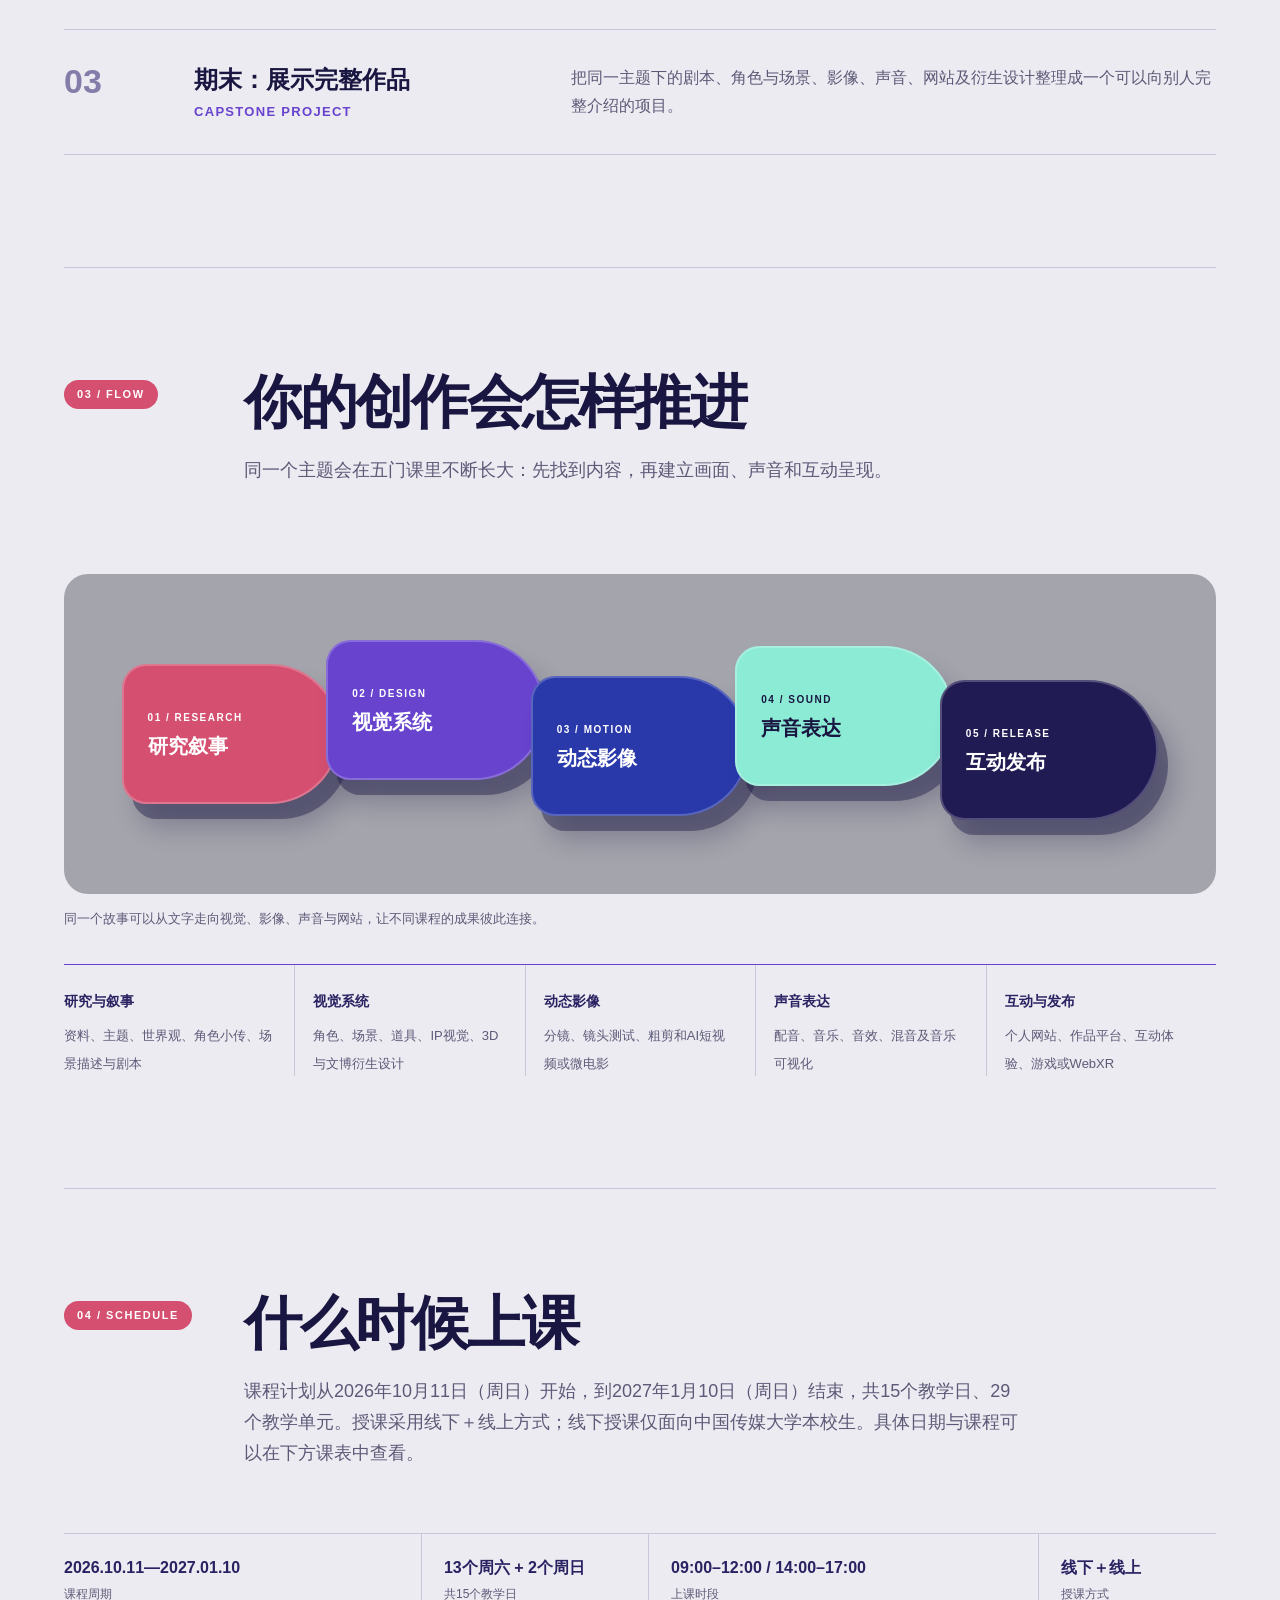
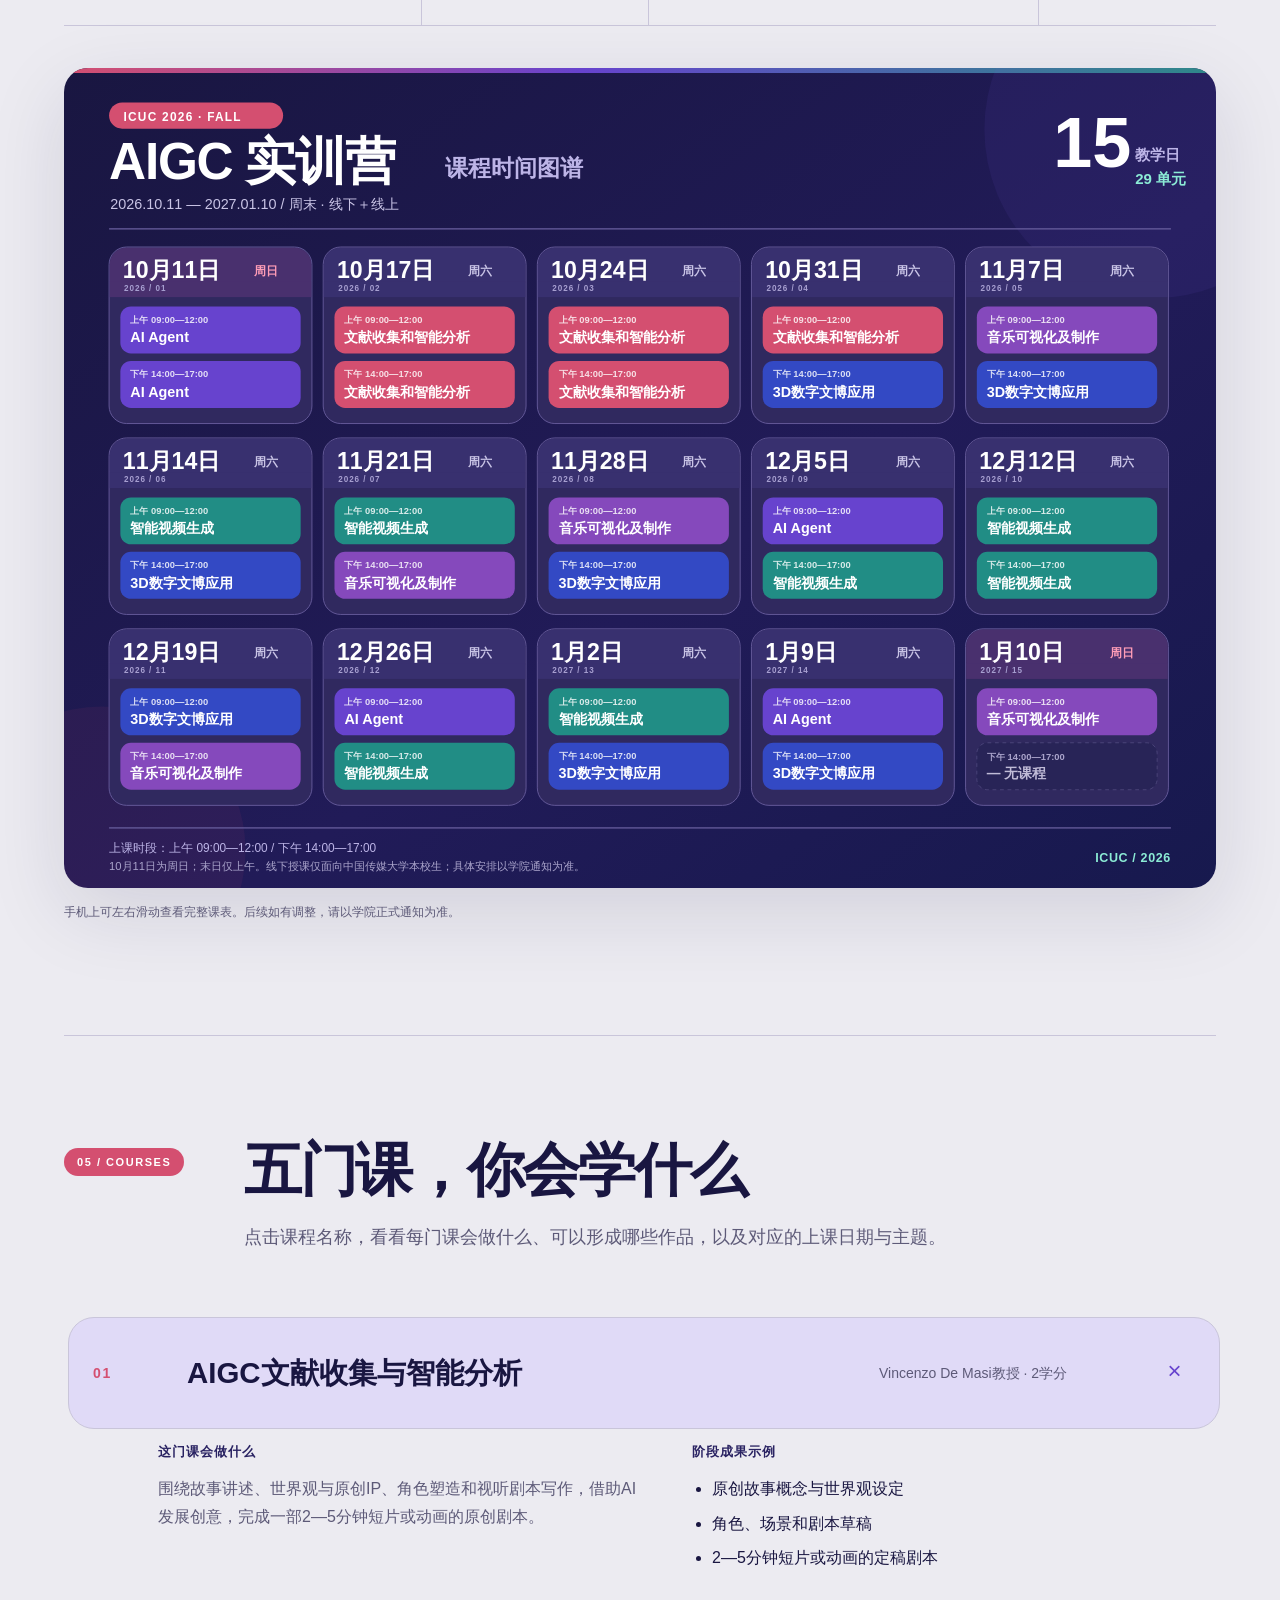
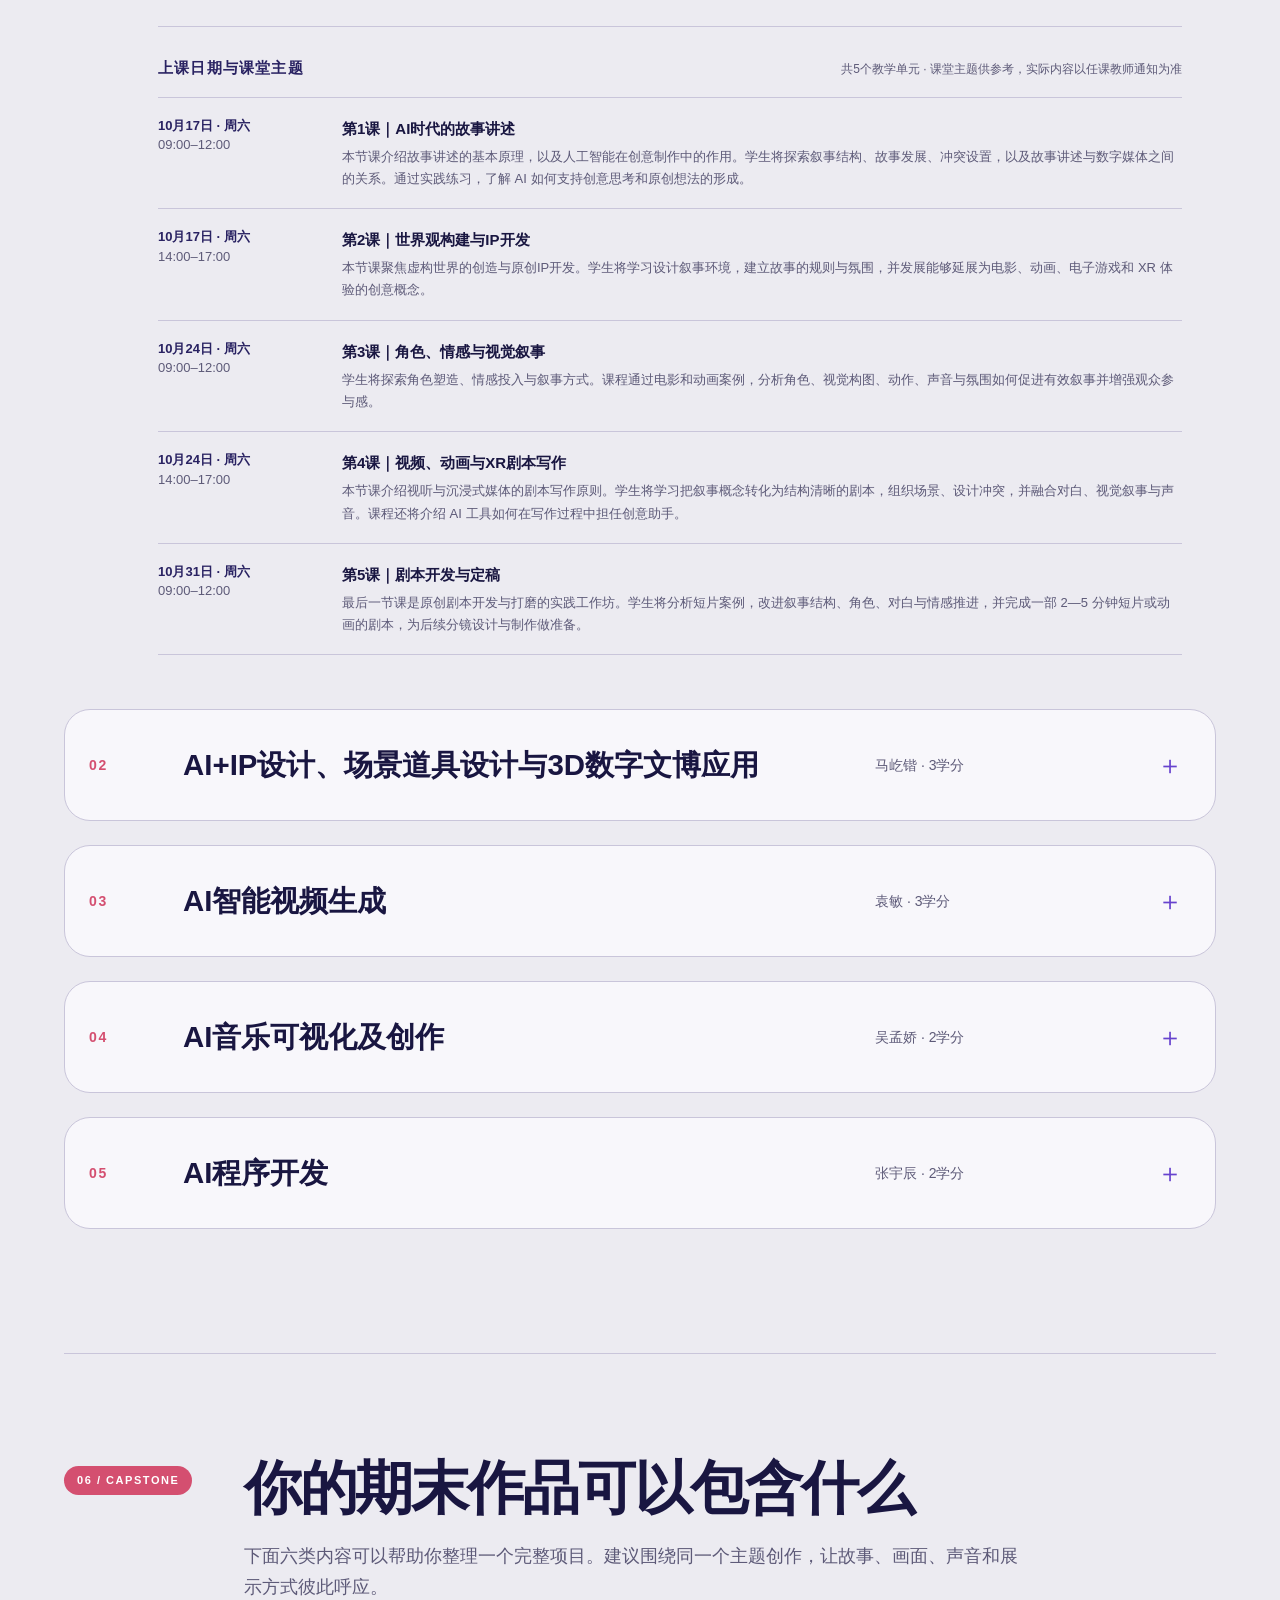
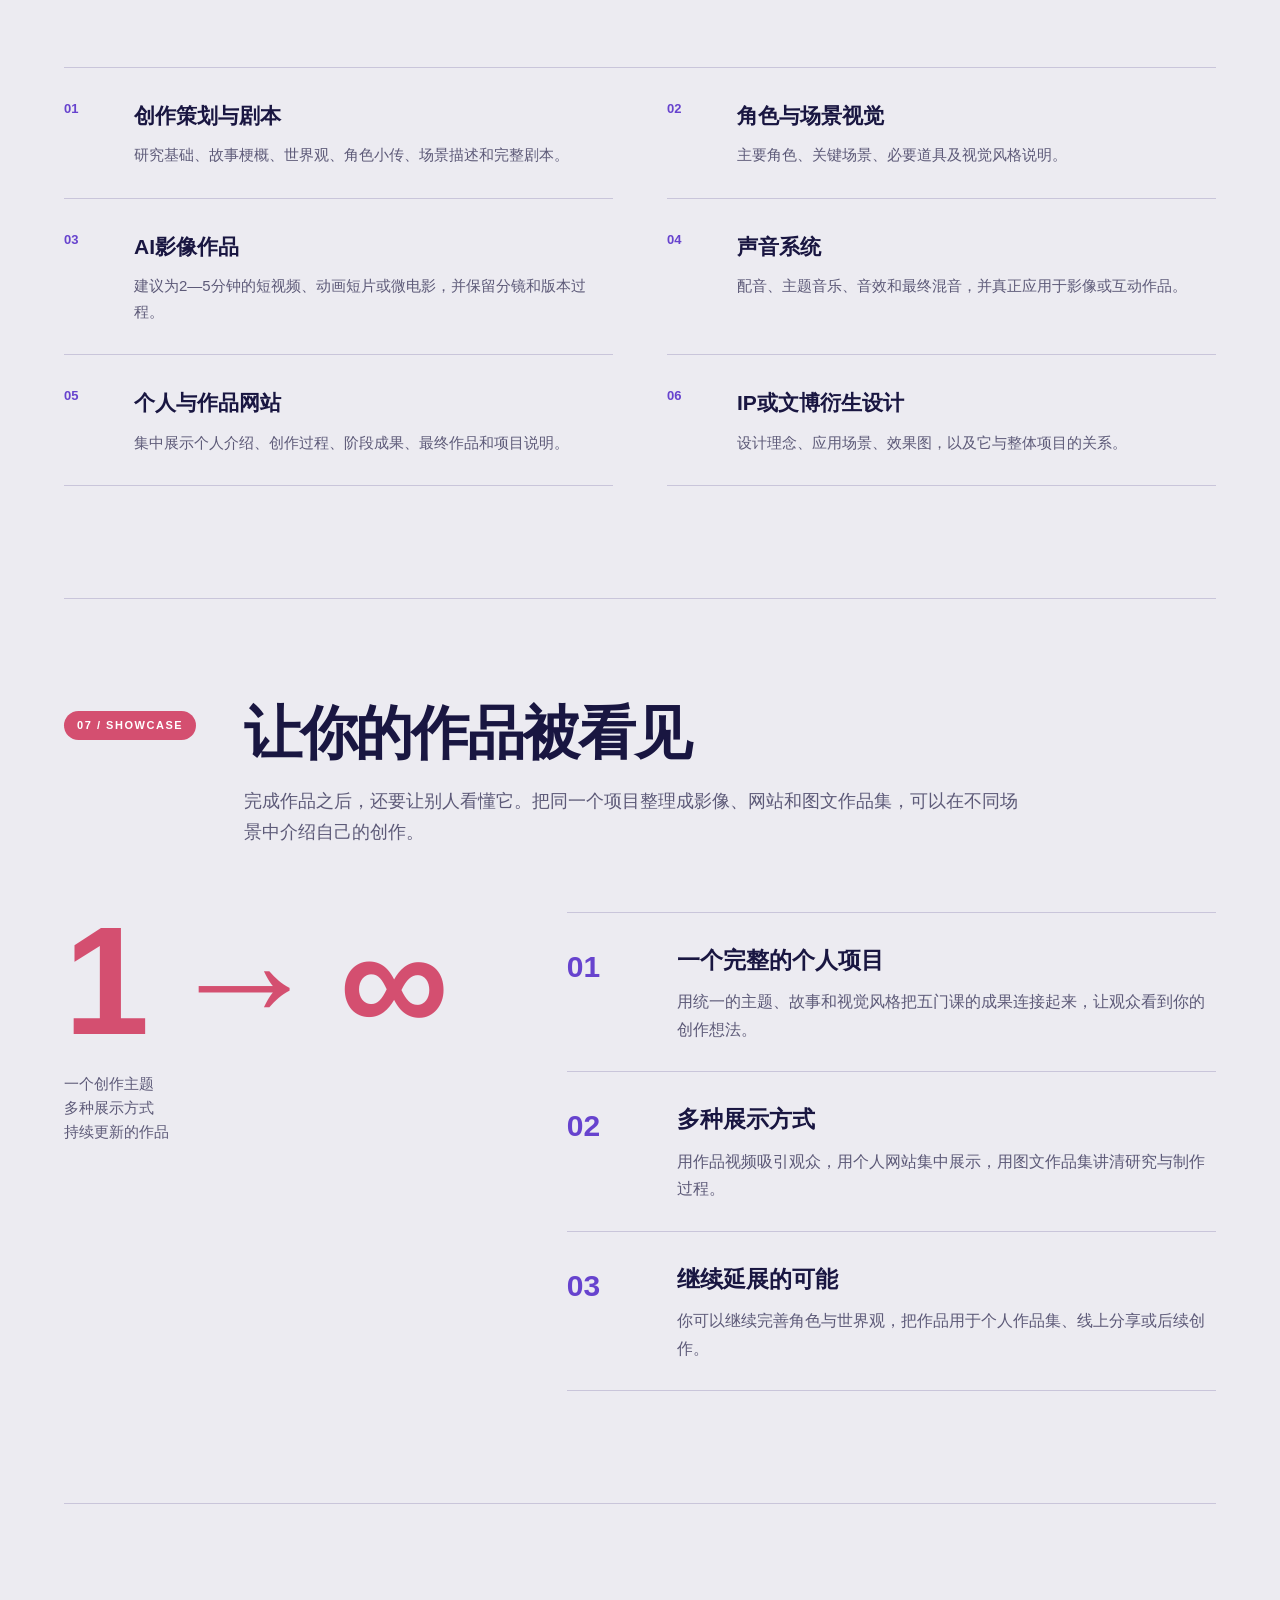
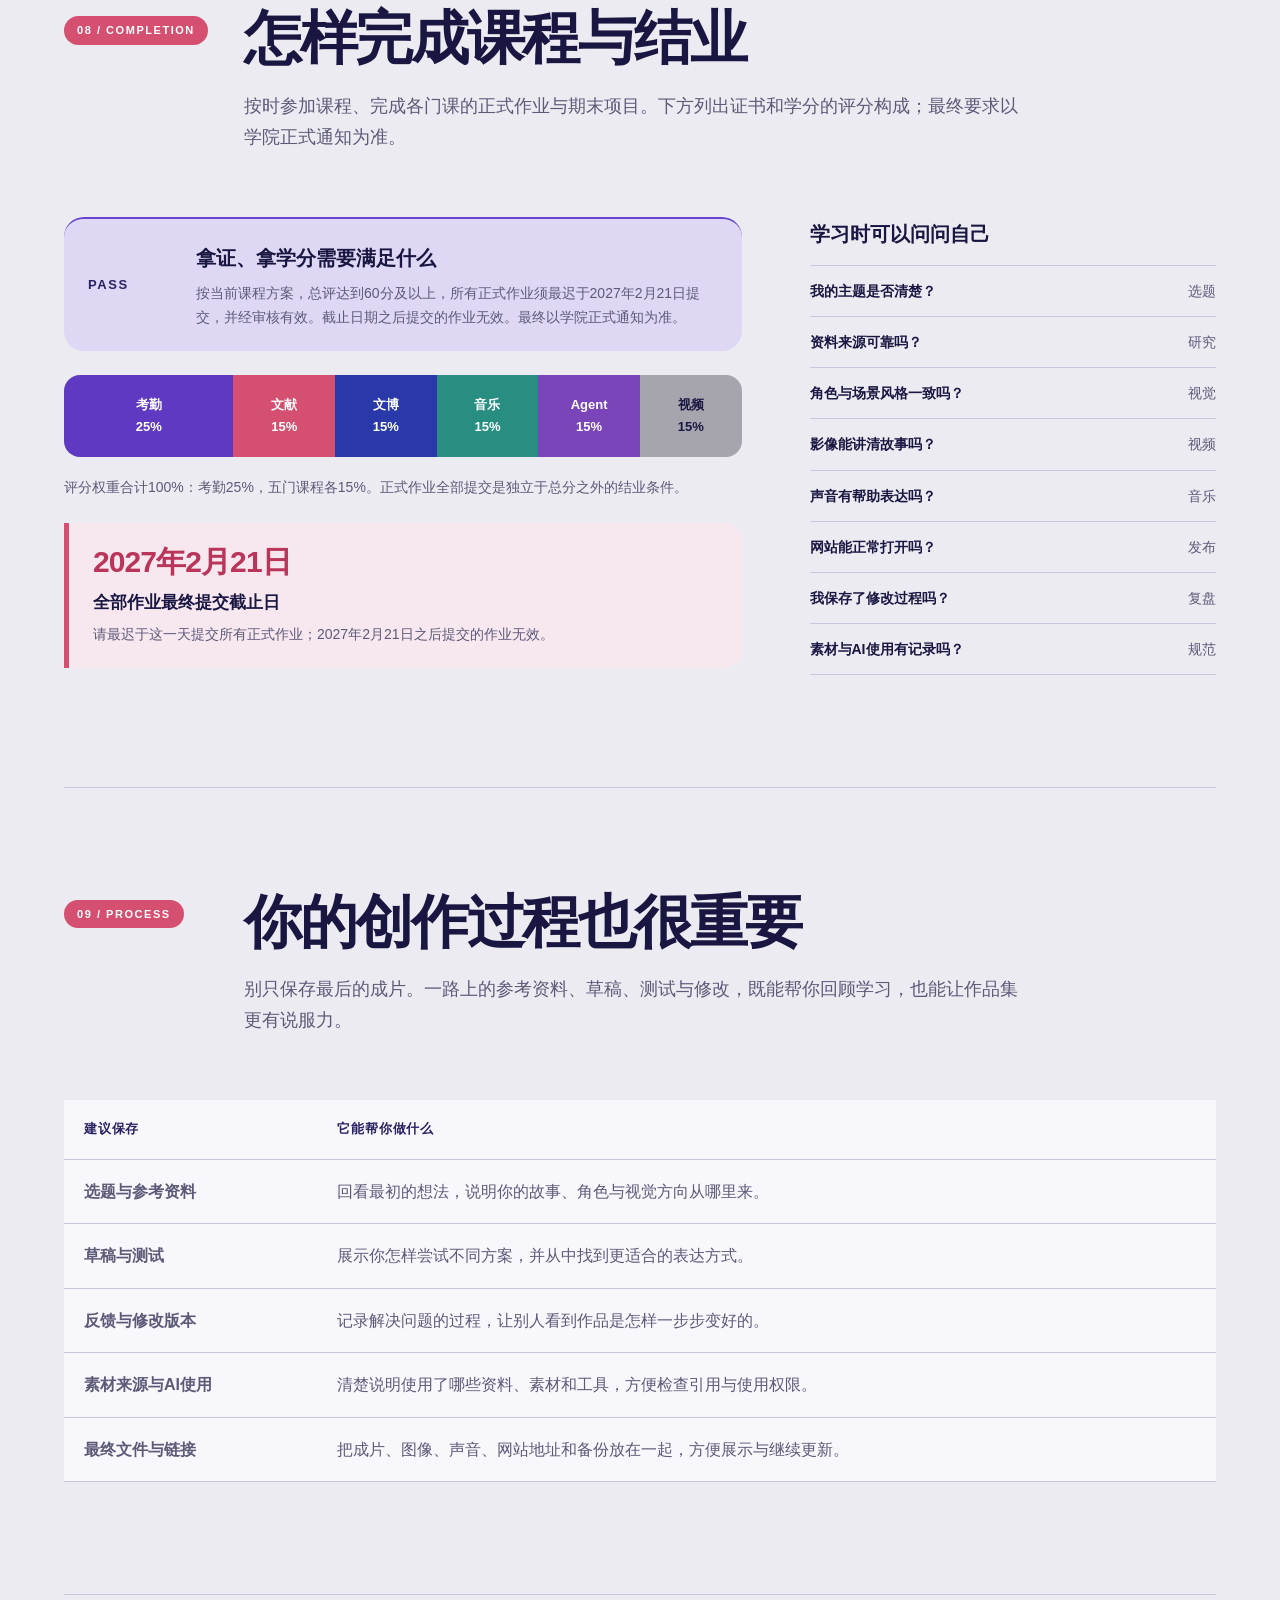
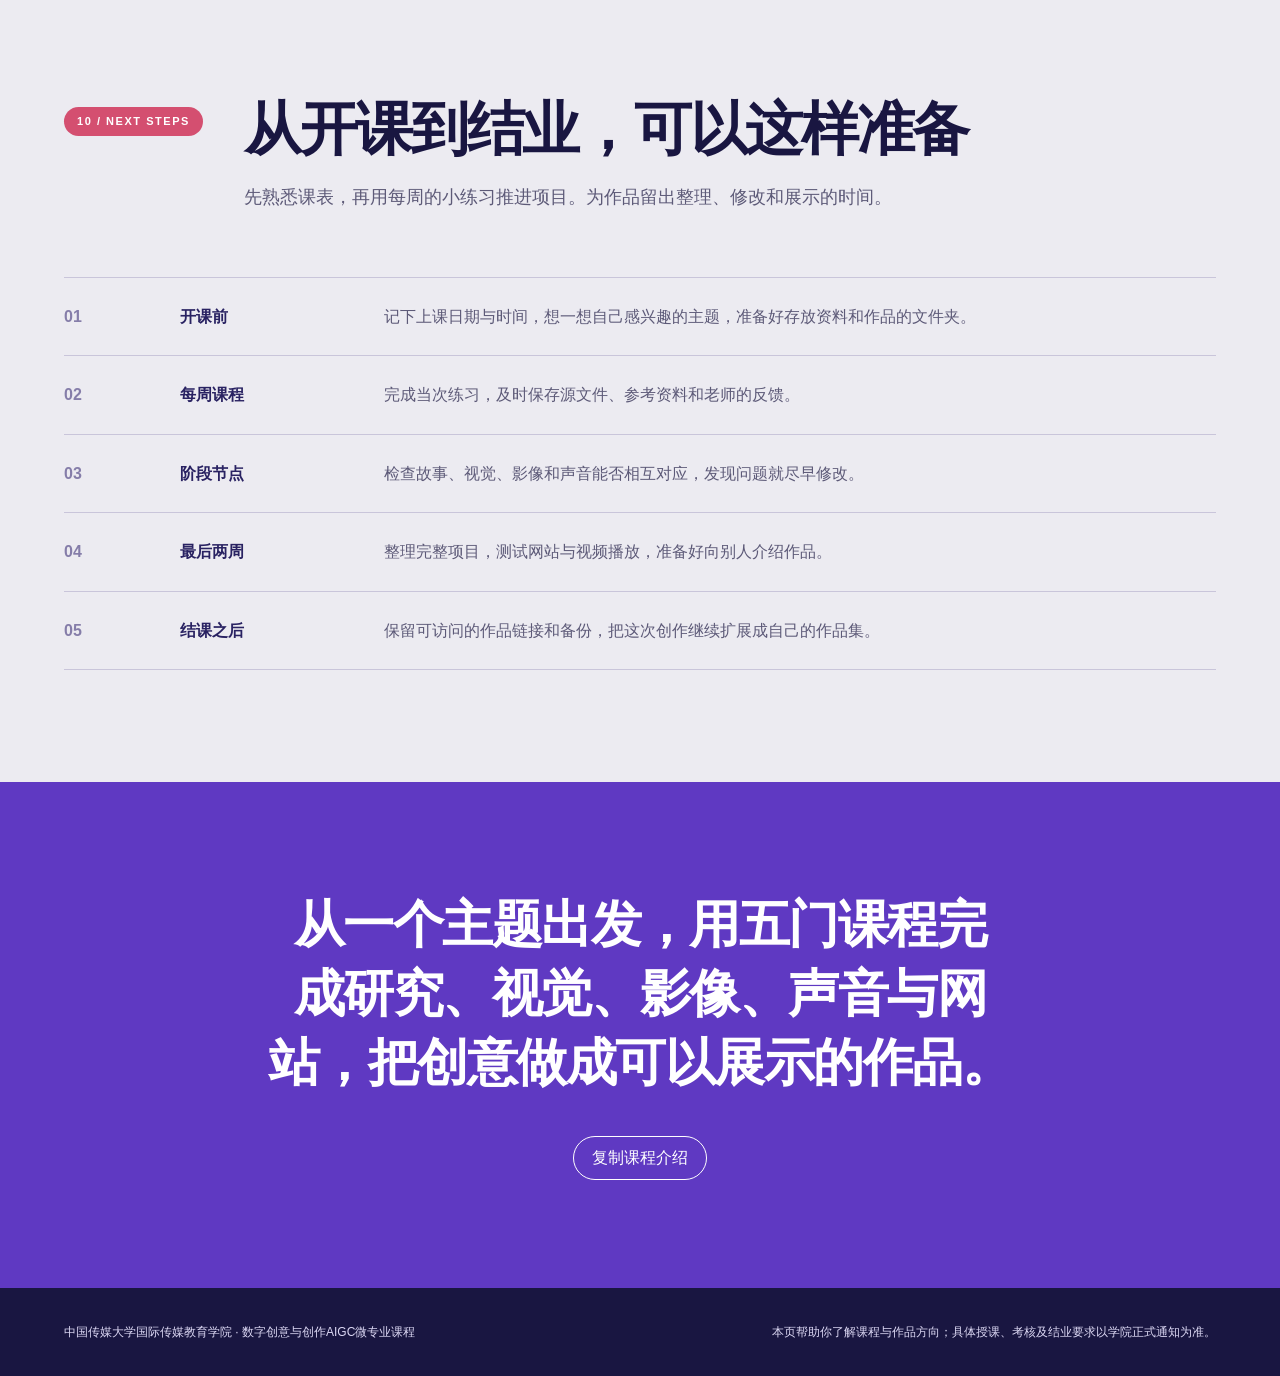
==== commit 7e5e3511: "Update literature course lessons in English and Chinese" ====
--- a/index.html
+++ b/index.html
@@ -88,6 +88,31 @@
     }
     .topbar nav a:hover,
     .topbar nav a:focus-visible { color: #87efd6; }
+    .language-switch {
+      display: flex;
+      align-items: center;
+      flex: none;
+      gap: 2px;
+      margin-left: 16px;
+      padding: 3px;
+      border: 1px solid rgba(255, 255, 255, .32);
+      border-radius: 999px;
+    }
+    .language-switch :is(a, span) {
+      display: grid;
+      place-items: center;
+      min-width: 42px;
+      min-height: 32px;
+      padding: 0 9px;
+      border-radius: 999px;
+      color: #d8d4f3;
+      font-size: 12px;
+      font-weight: 700;
+      text-decoration: none;
+      white-space: nowrap;
+    }
+    .language-switch [aria-current="page"] { color: #191641; background: #8bebd5; }
+    .language-switch a:hover { color: #8bebd5; }
     .copy-button {
       min-height: 44px;
       padding: 0 18px;
@@ -719,6 +744,7 @@
 
     @media (max-width: 560px) {
       .brand { max-width: none; white-space: normal; line-height: 1.25; }
+      .language-switch { margin-left: 10px; }
       .hero-copy { padding: 32px 6vw 64px; }
       h1 { font-size: 44px; }
       .hero-meta { margin-top: 36px; }
@@ -797,6 +823,10 @@
       <a href="#report">作品展示</a>
       <a href="#evaluation">结业说明</a>
     </nav>
+    <div class="language-switch" role="group" aria-label="语言选择">
+      <span lang="zh-CN" aria-current="page">中文</span>
+      <a href="index-en.html" lang="en" hreflang="en" aria-label="Switch to English">EN</a>
+    </div>
   </header>
 
   <main id="main">
@@ -1003,8 +1033,8 @@
             <span class="course-toggle" aria-hidden="true">＋</span>
           </summary>
           <div class="course-content">
-            <div><h4>这门课会做什么</h4><p>学习寻找和分析资料，确定创作主题，再把研究发现变成故事与角色的起点。</p></div>
-            <div><h4>阶段成果示例</h4><ul><li>研究资料包与主题说明</li><li>剧本、世界观、角色小传与场景描述</li><li>AI使用记录及资料来源</li></ul></div>
+            <div><h4>这门课会做什么</h4><p>围绕故事讲述、世界观与原创IP、角色塑造和视听剧本写作，借助AI发展创意，完成一部2—5分钟短片或动画的原创剧本。</p></div>
+            <div><h4>阶段成果示例</h4><ul><li>原创故事概念与世界观设定</li><li>角色、场景和剧本草稿</li><li>2—5分钟短片或动画的定稿剧本</li></ul></div>
             <div class="teacher-plan" data-course-plan="literature"></div>
           </div>
         </details>
@@ -1187,7 +1217,7 @@
     <span>本页帮助你了解课程与作品方向；具体授课、考核及结业要求以学院正式通知为准。</span>
   </footer>
 
-  <script src="schedule-data.js?v=20260929-yuanmin"></script>
+  <script src="schedule-data.js?v=20261010-storytelling"></script>
   <script>
     const catalog = window.courseCatalog;
     const schedule = window.courseSchedule;
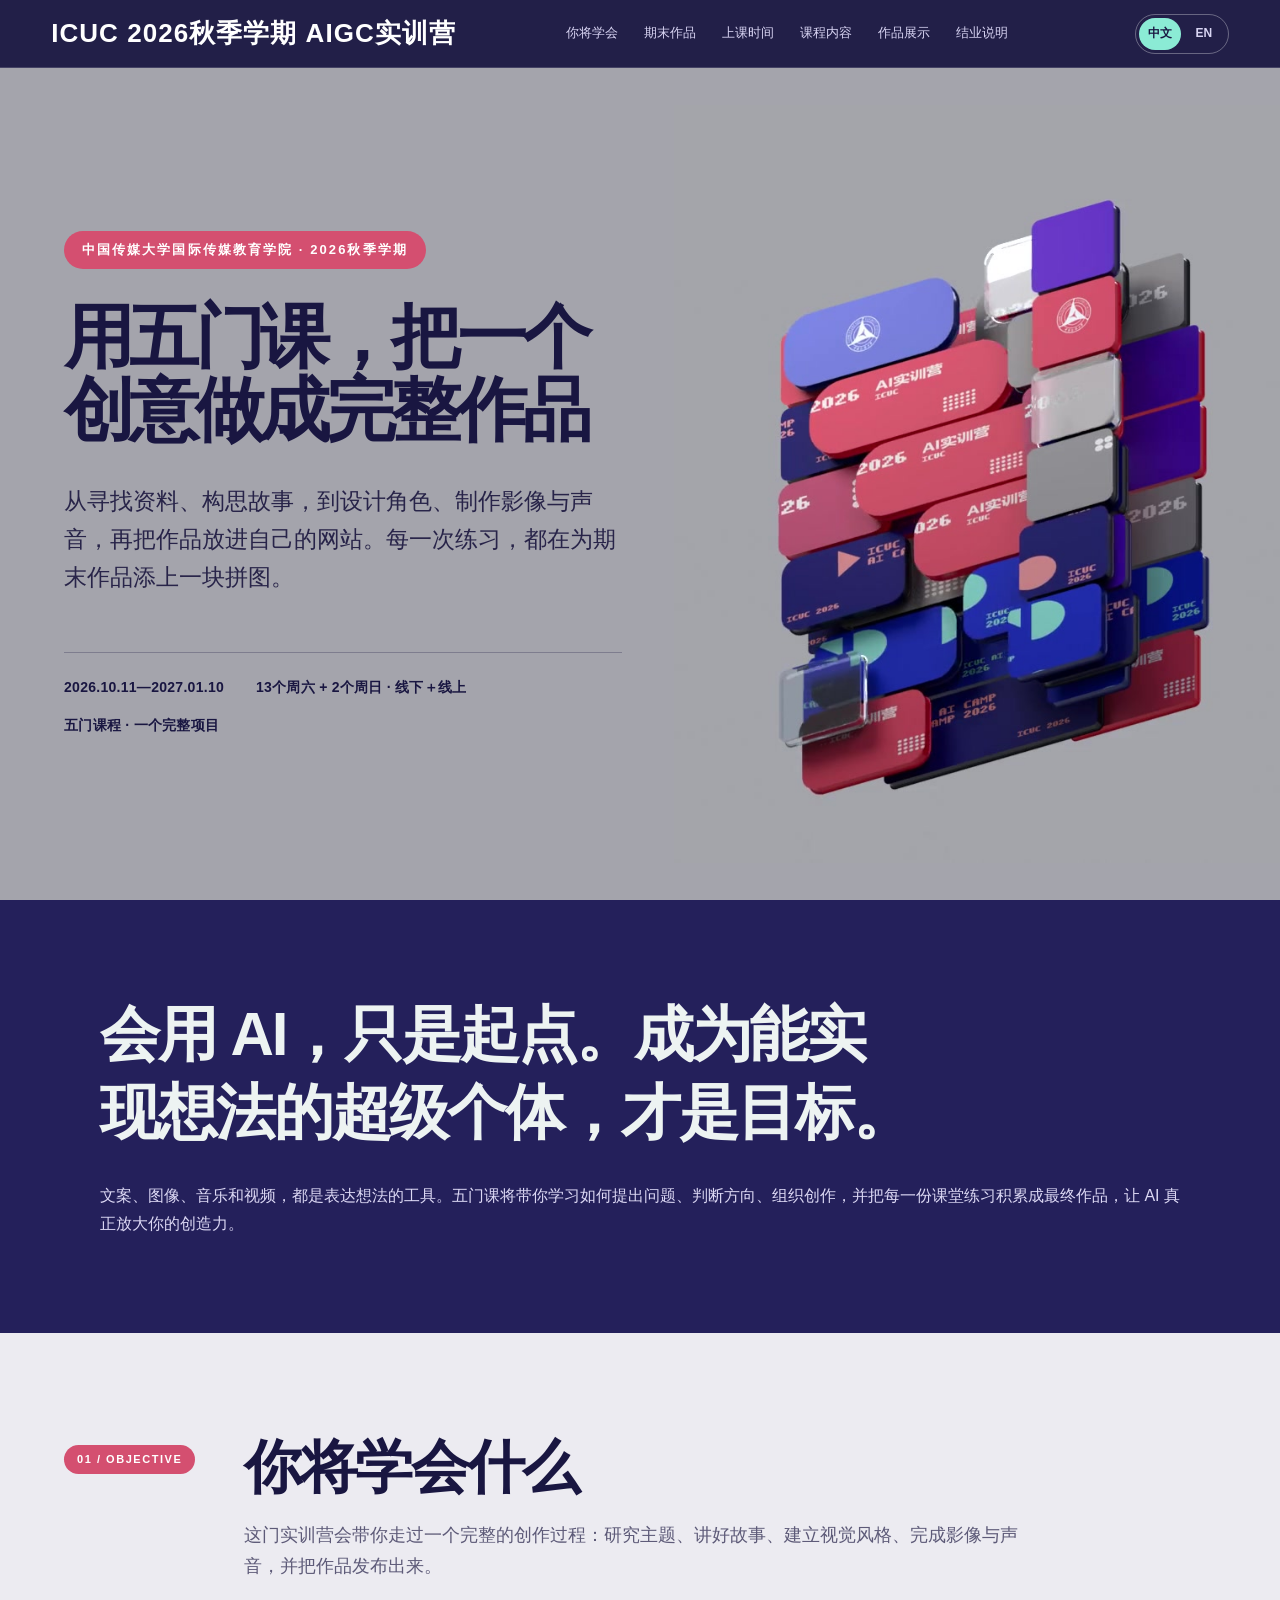
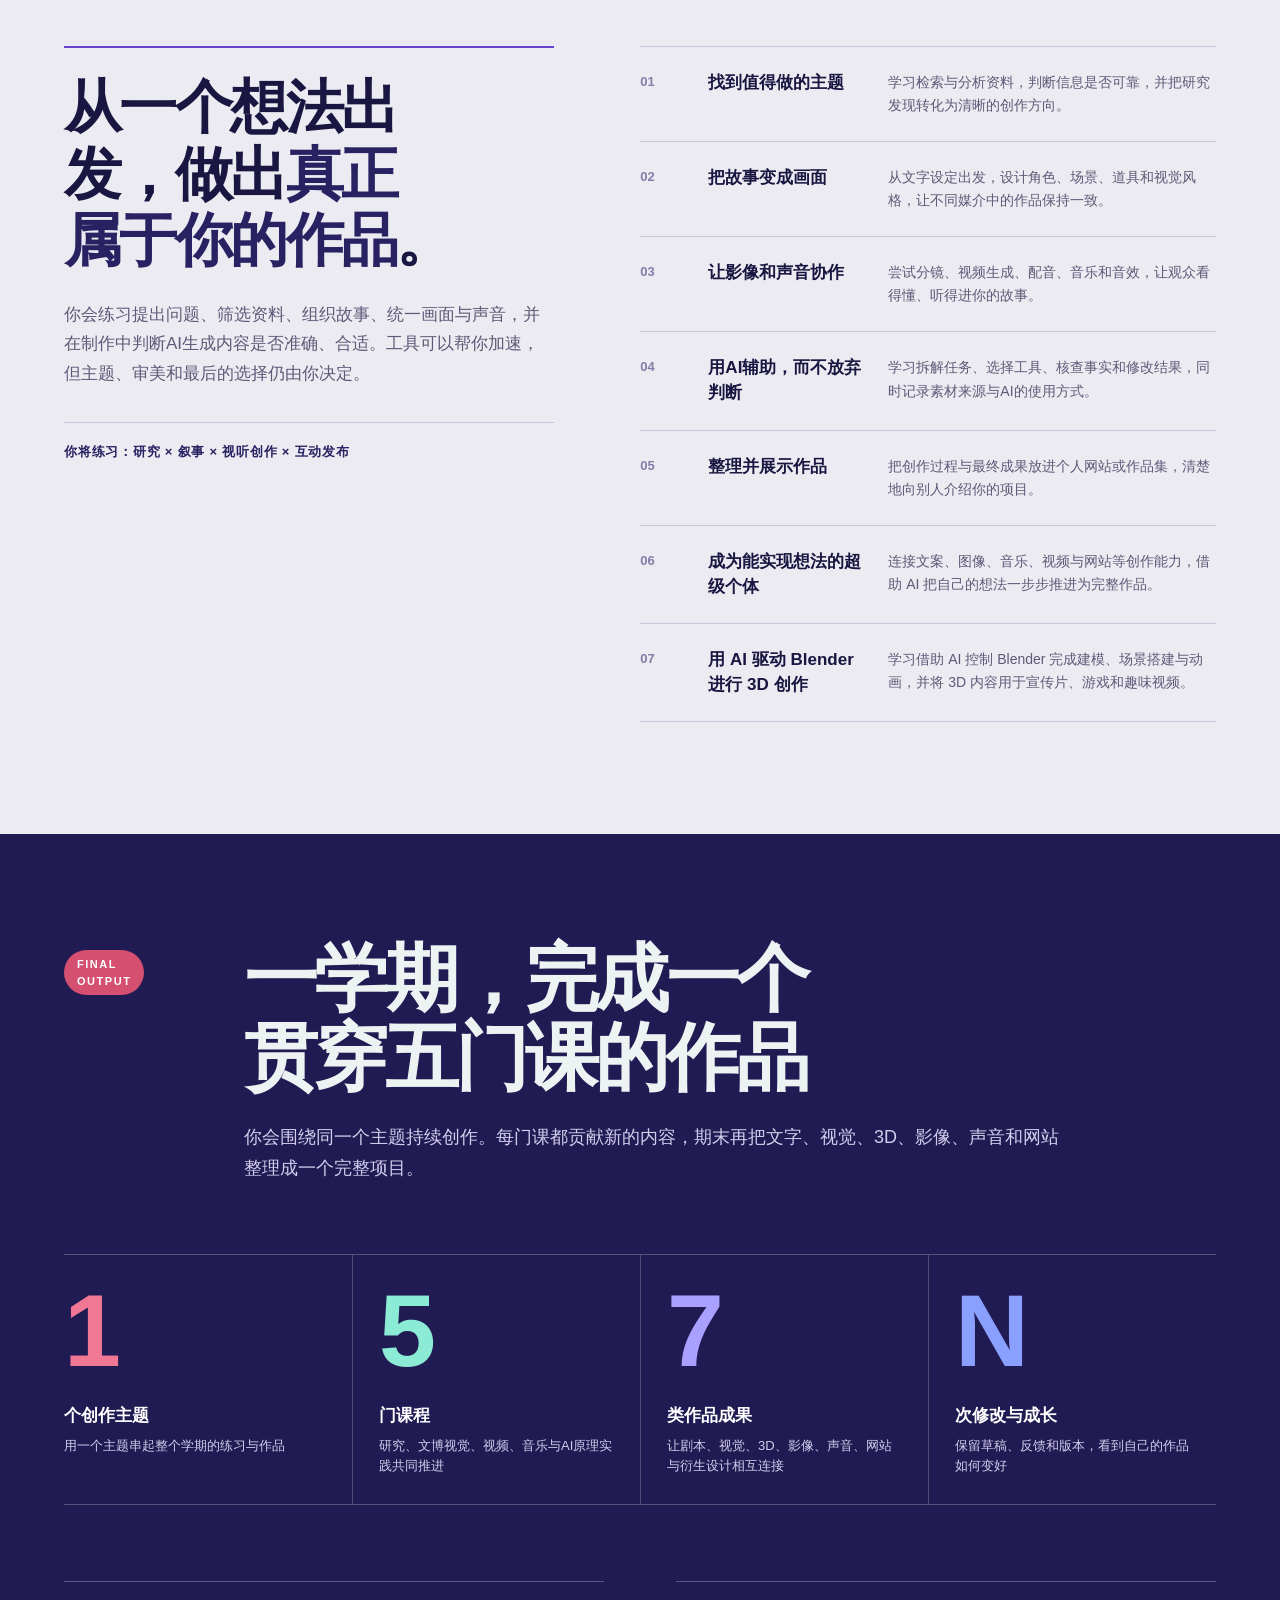
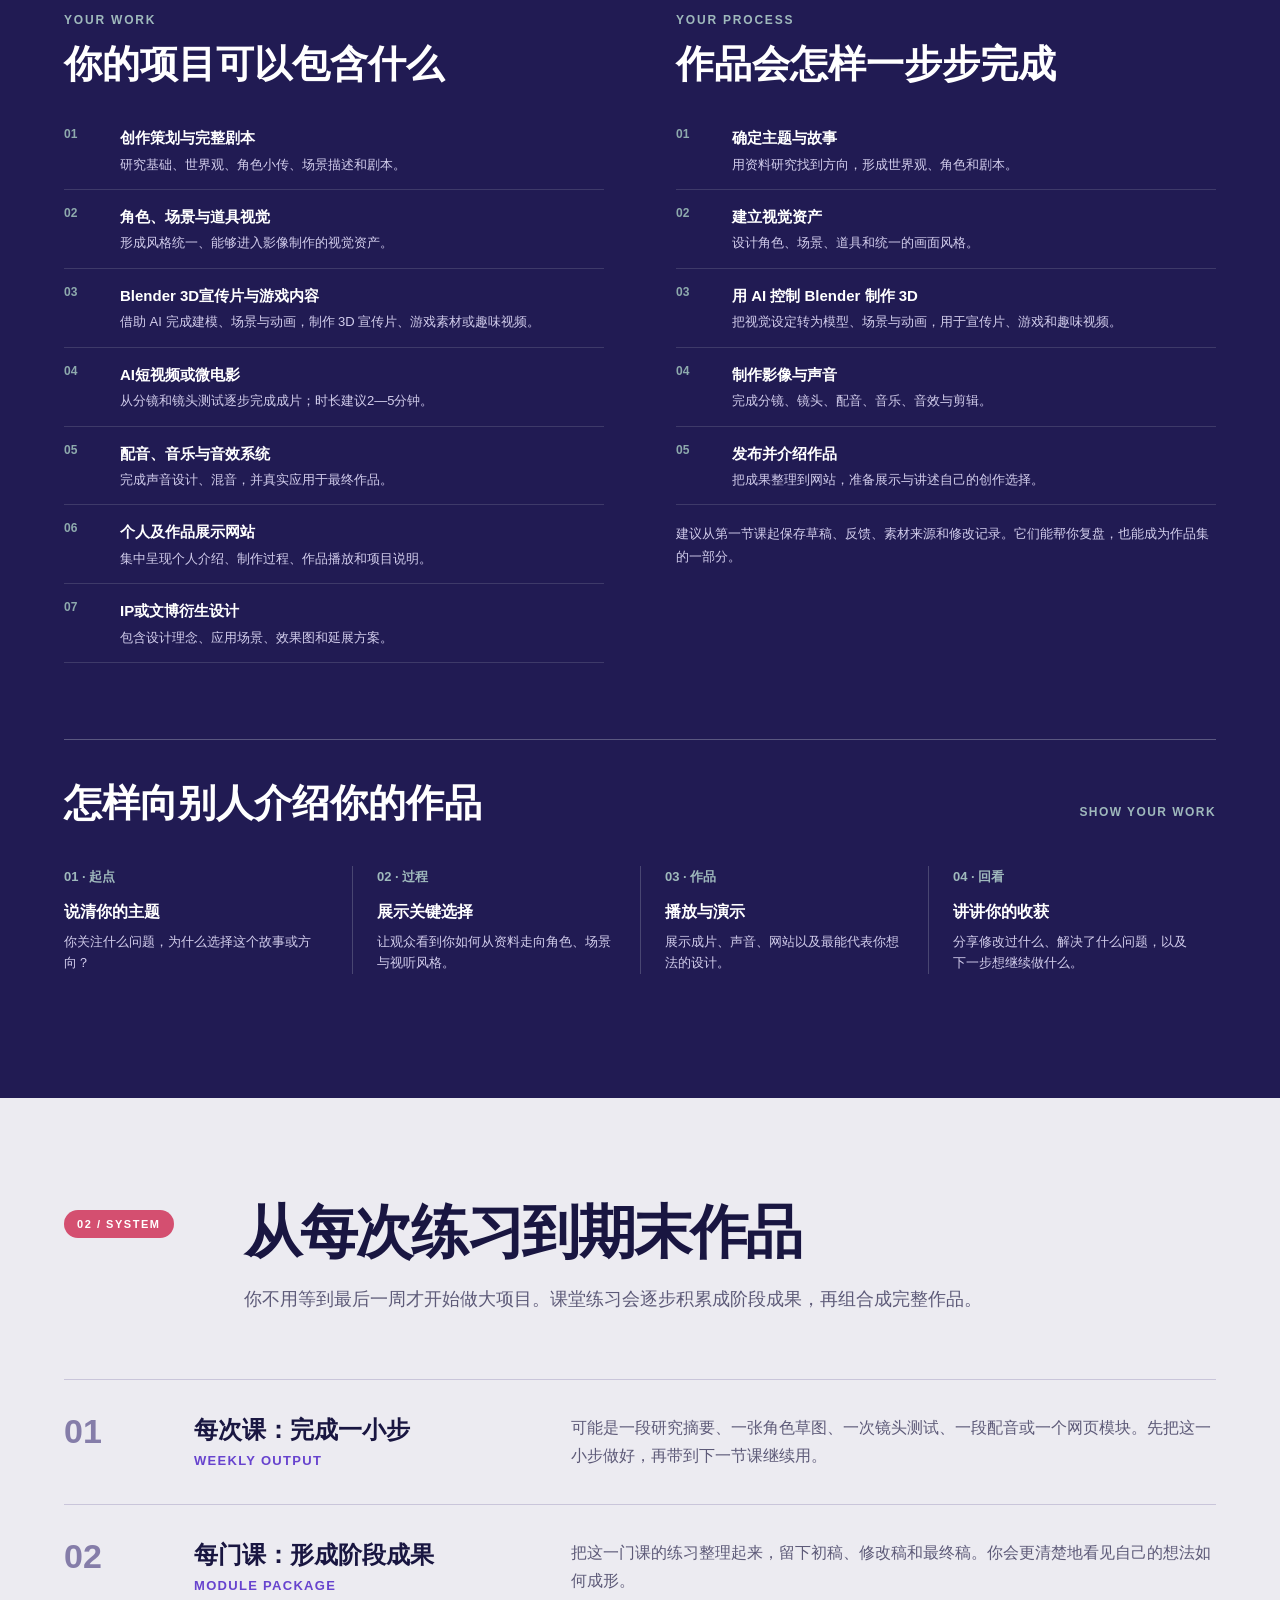
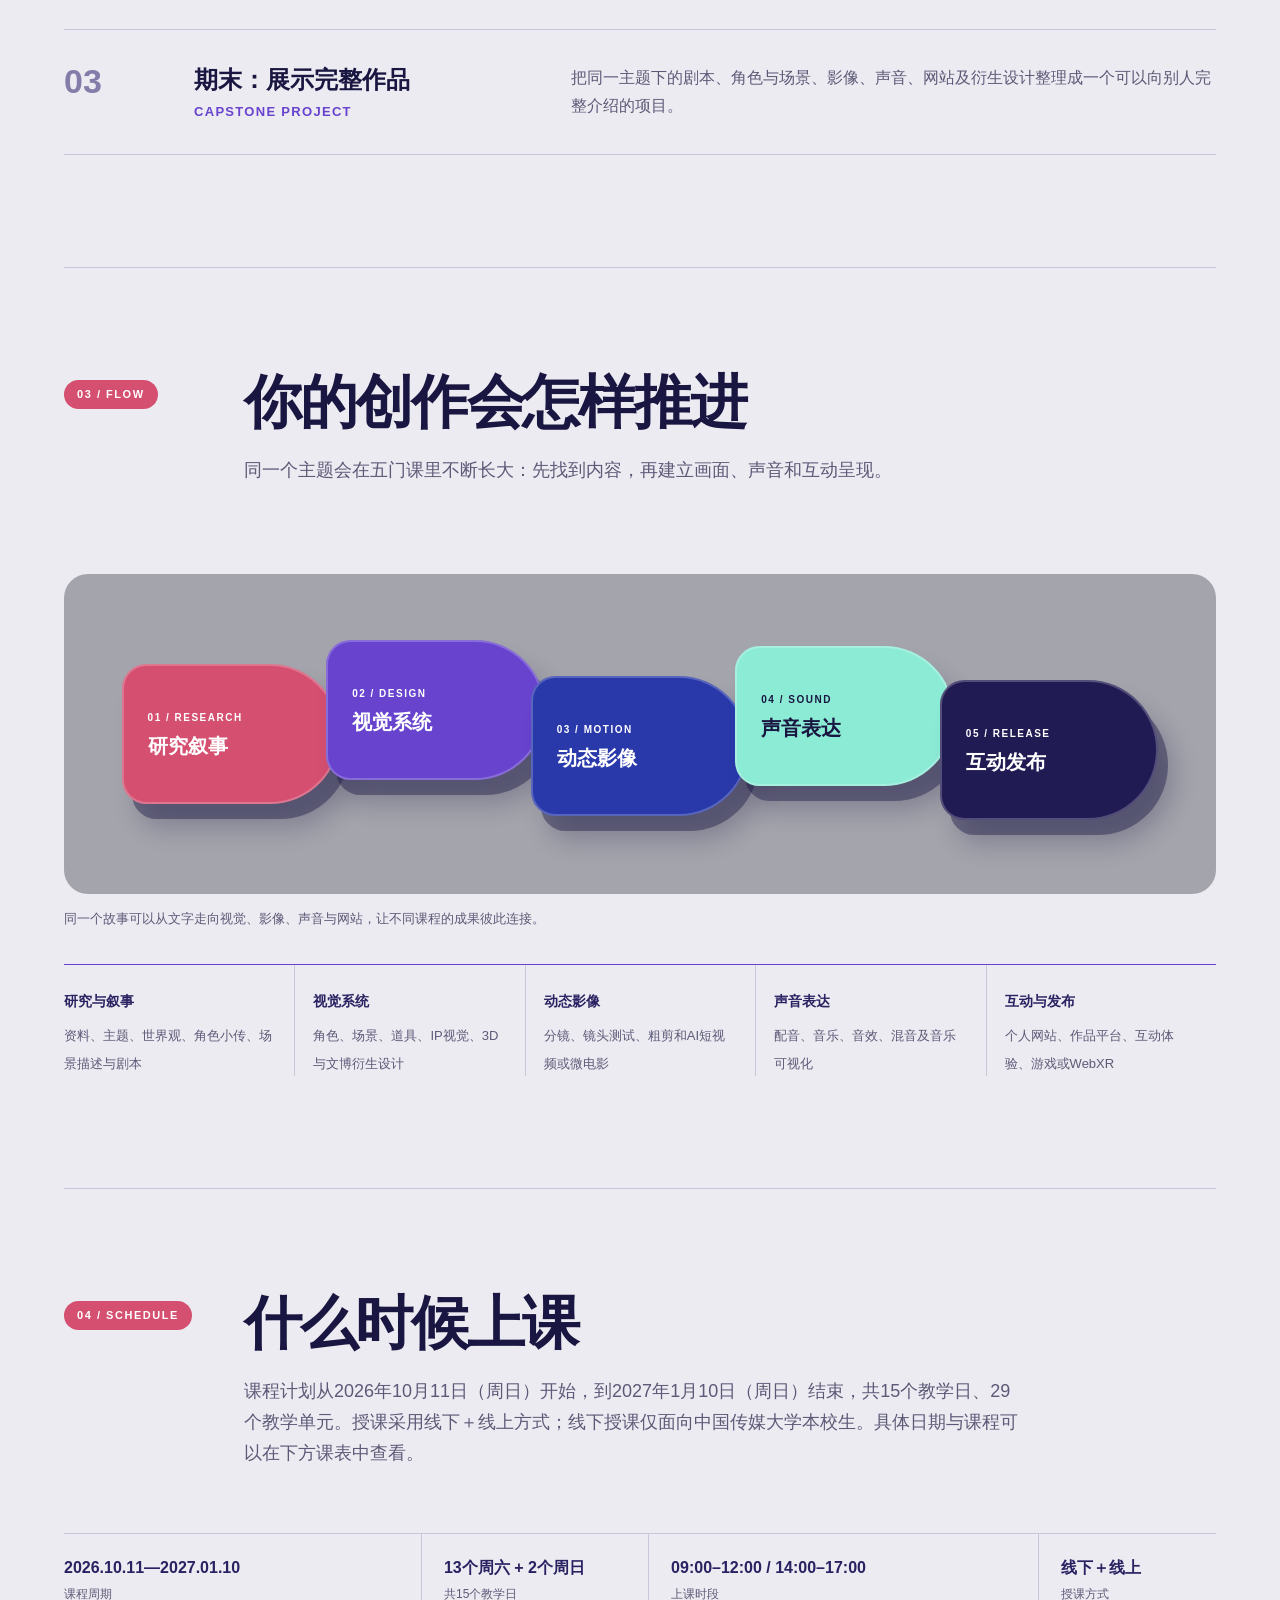
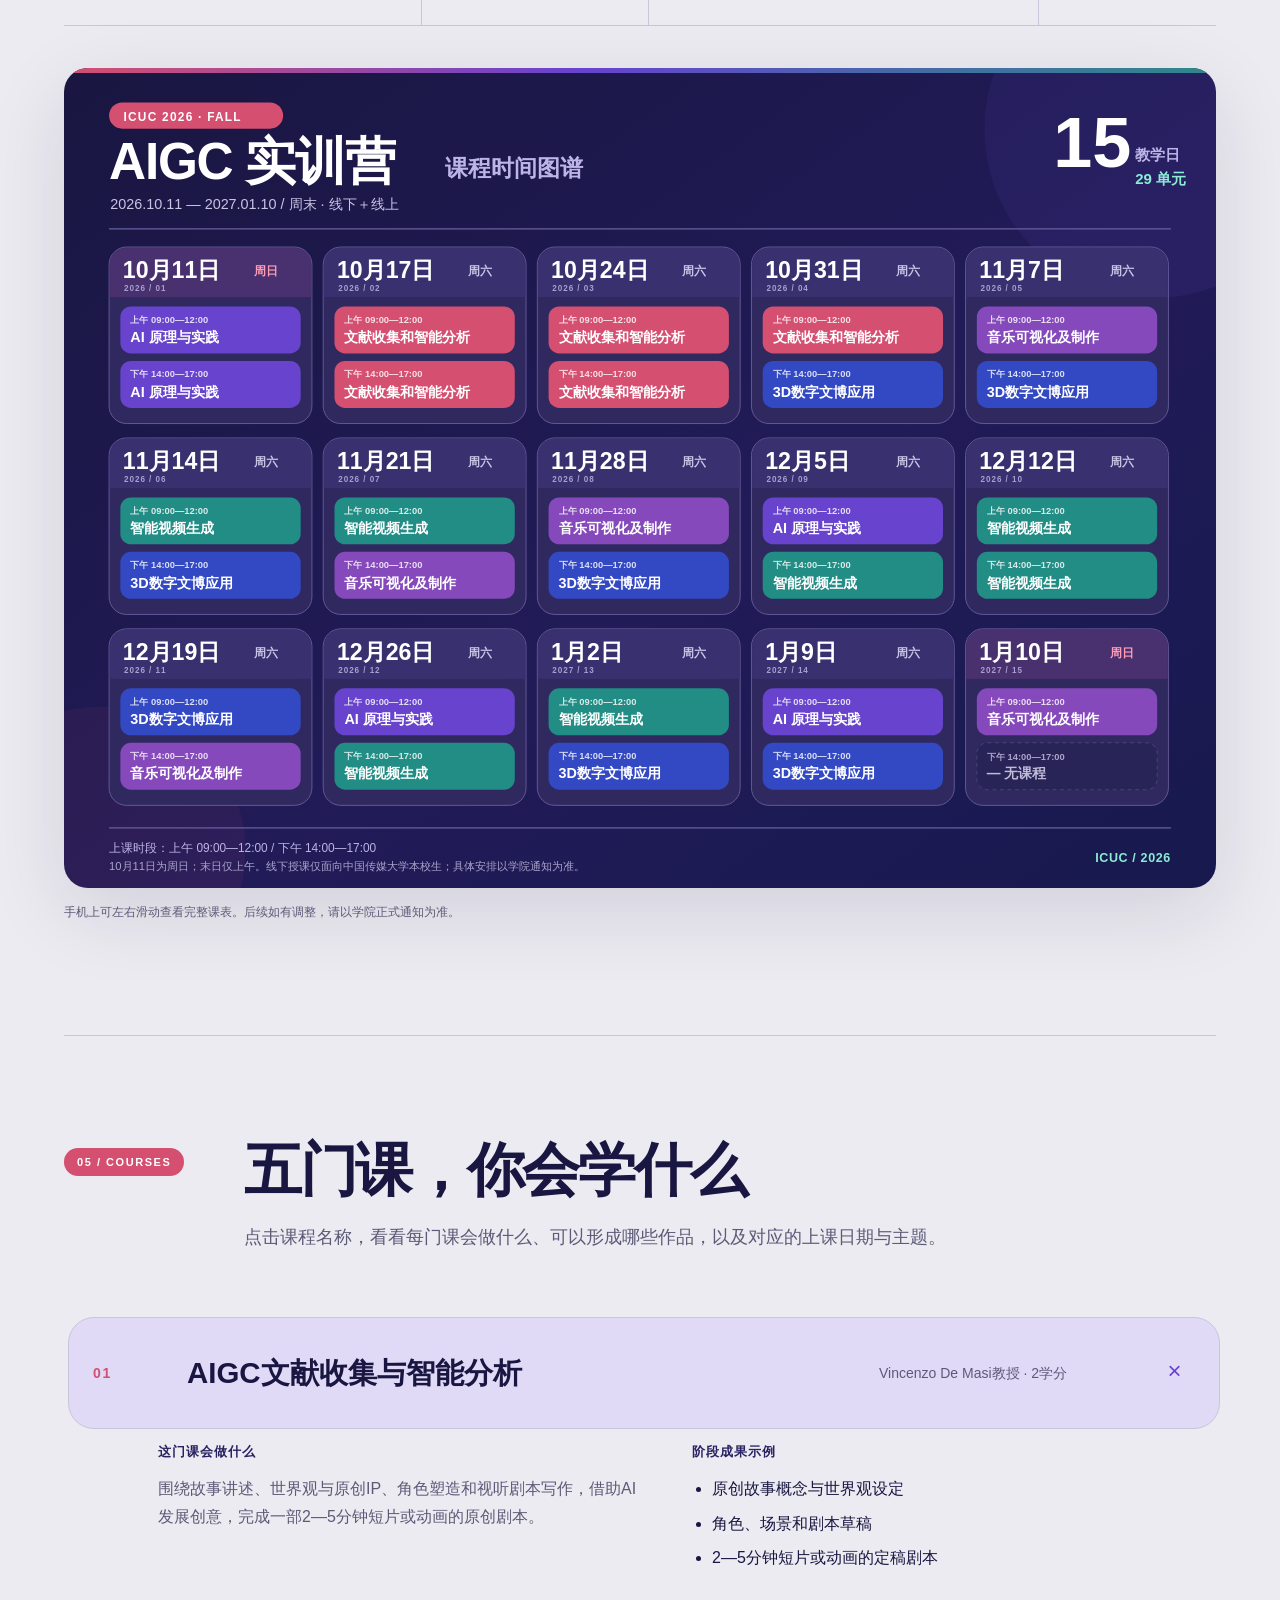
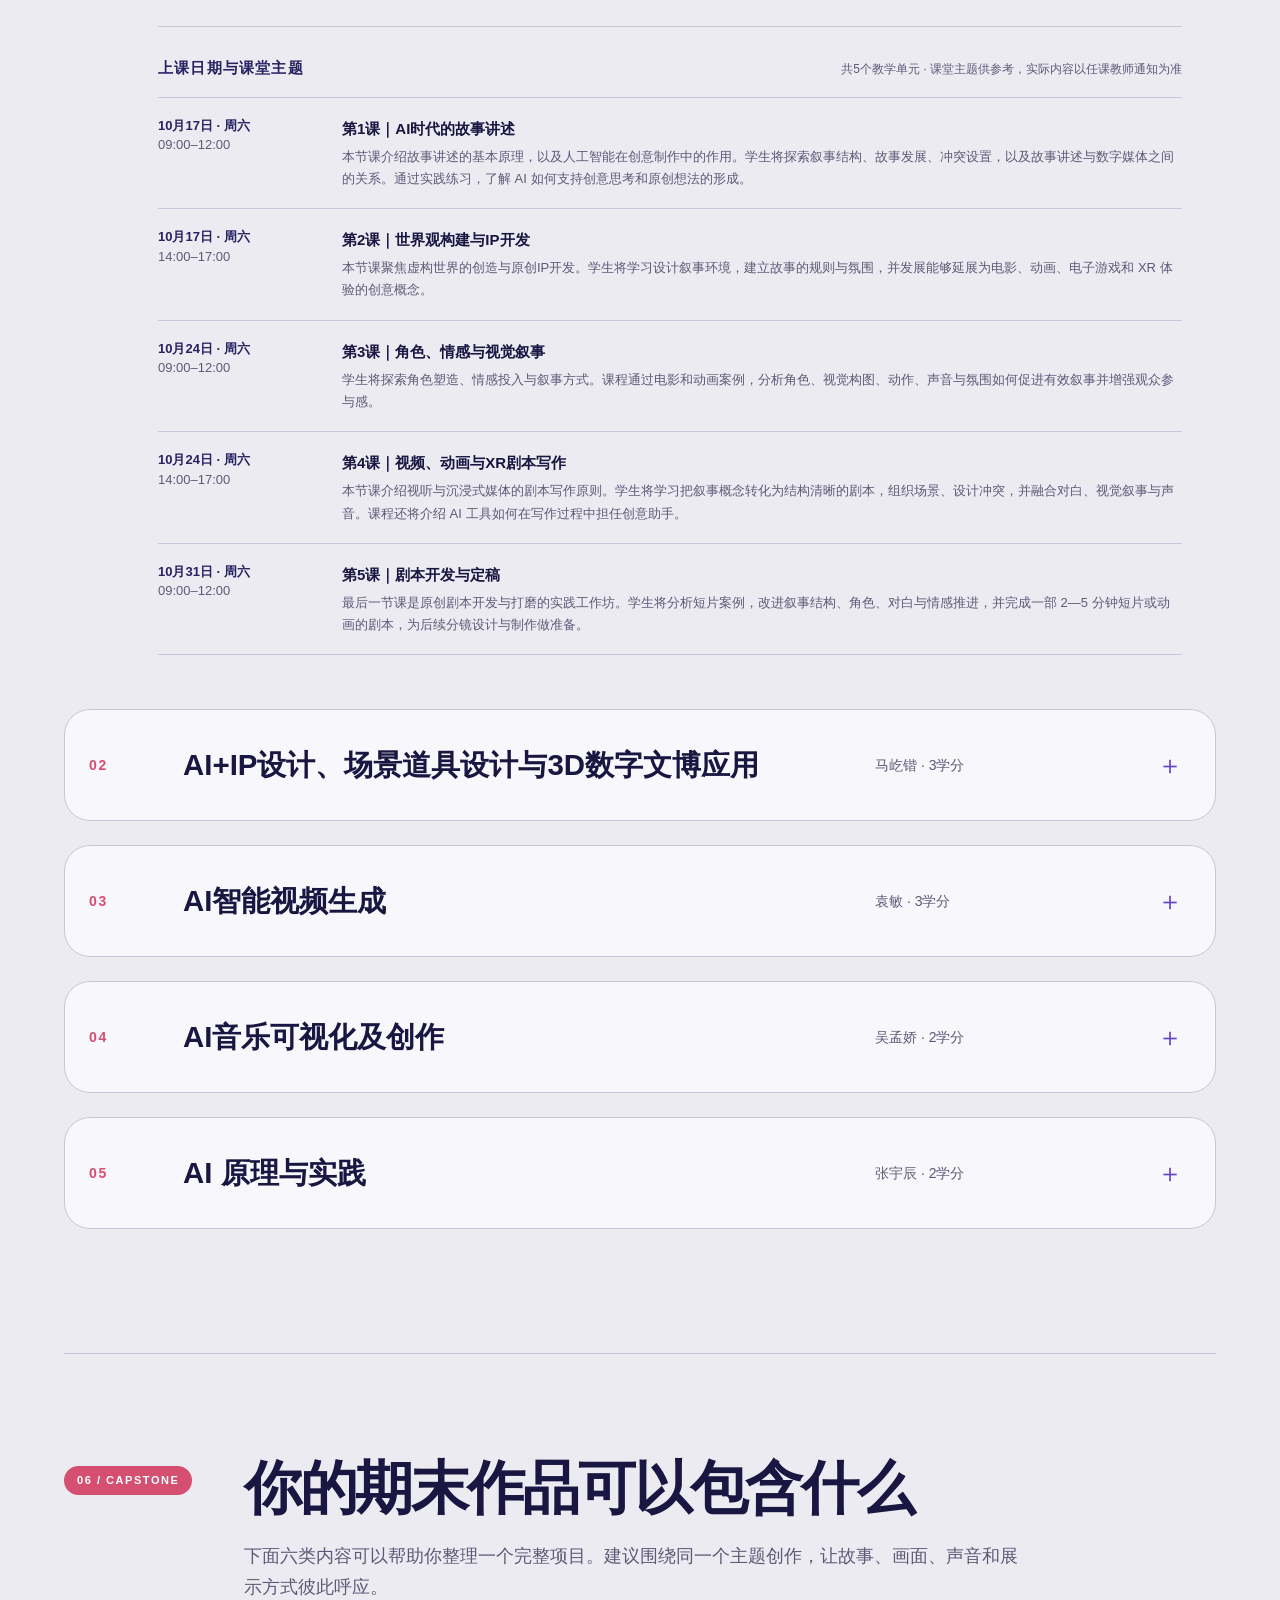
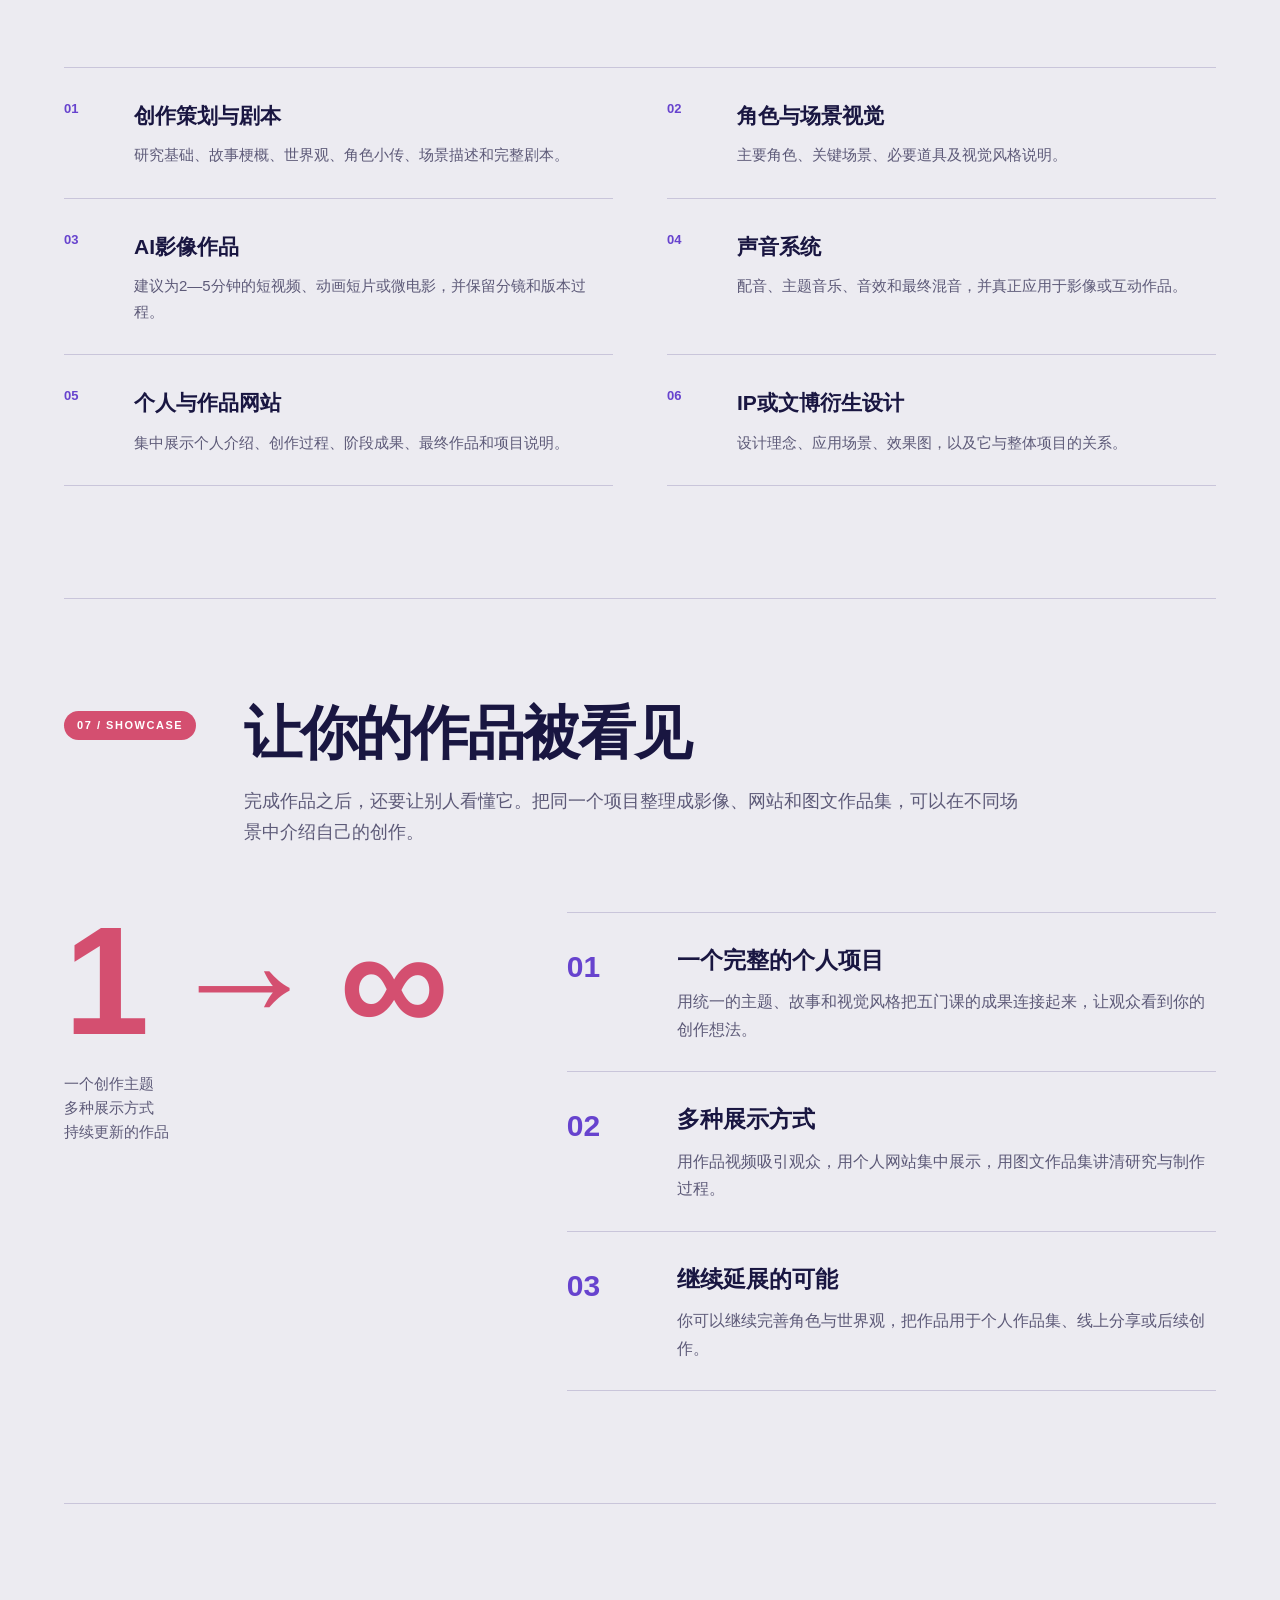
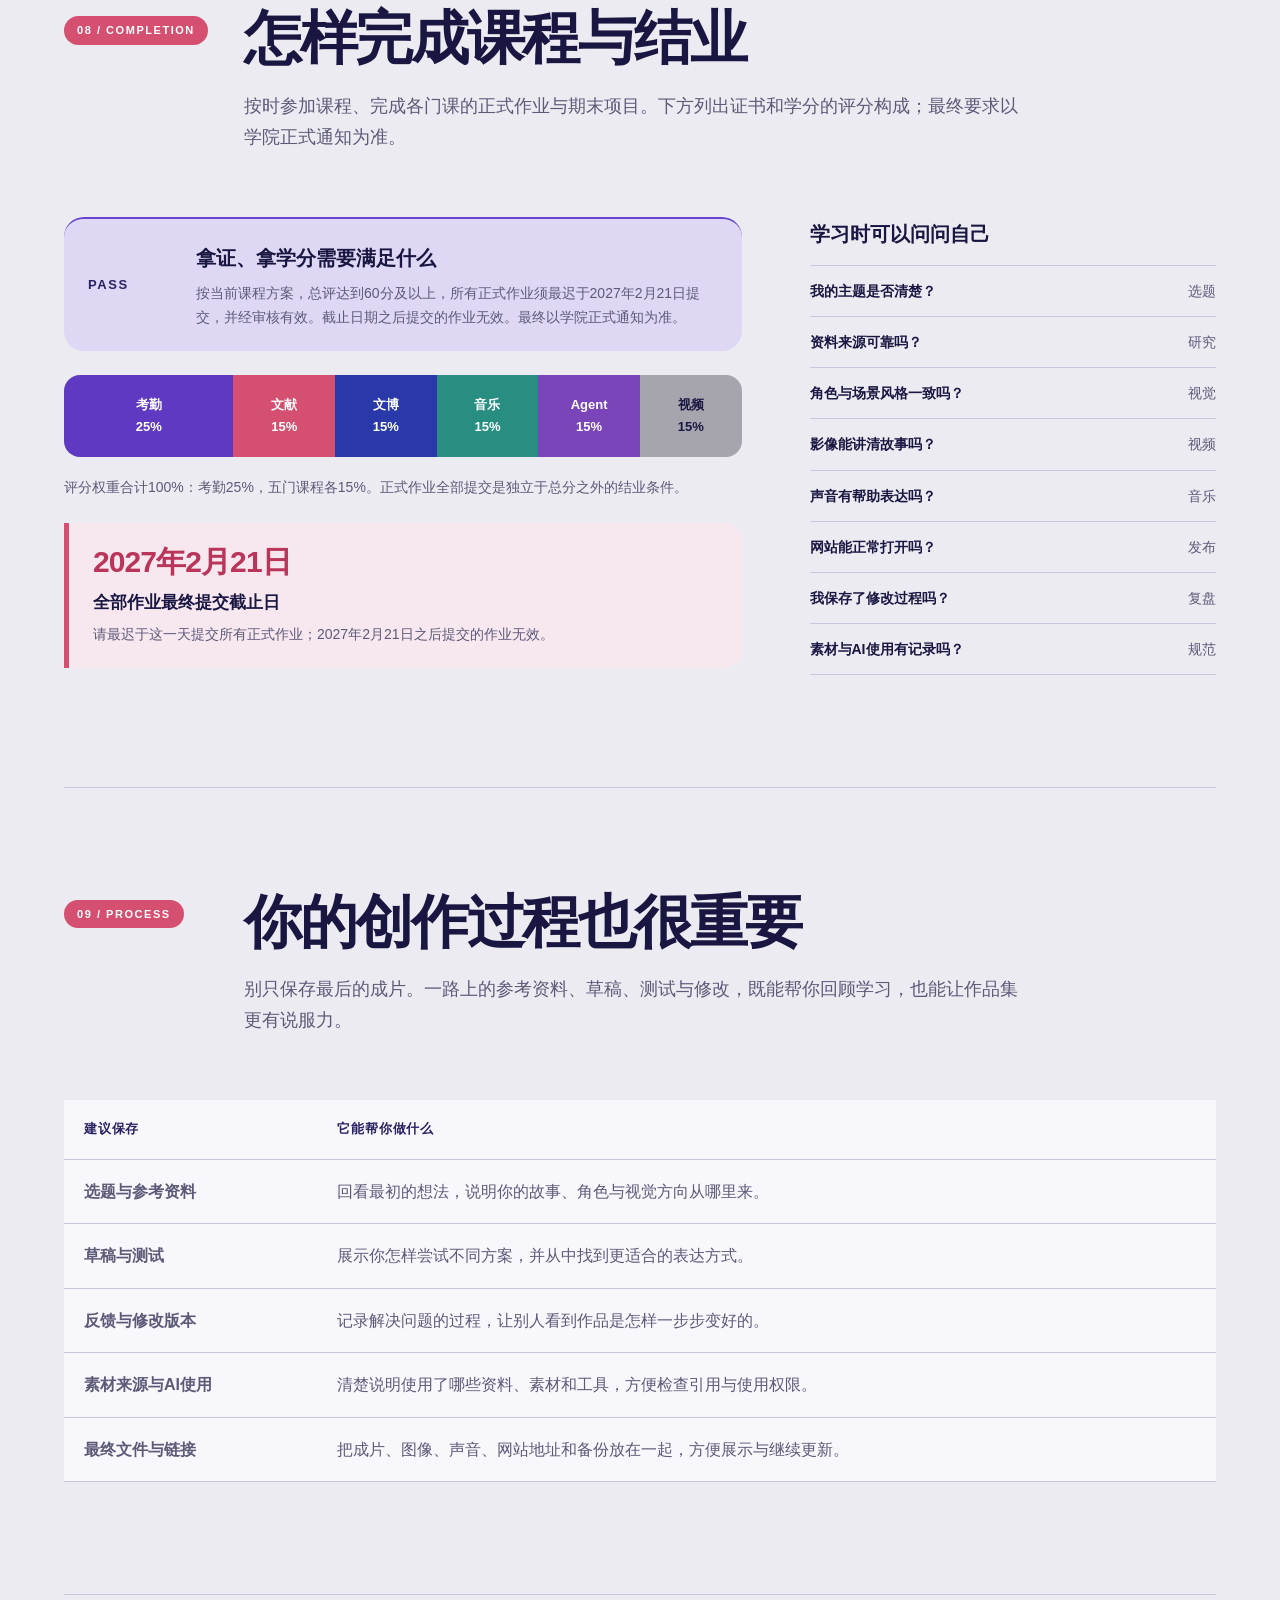
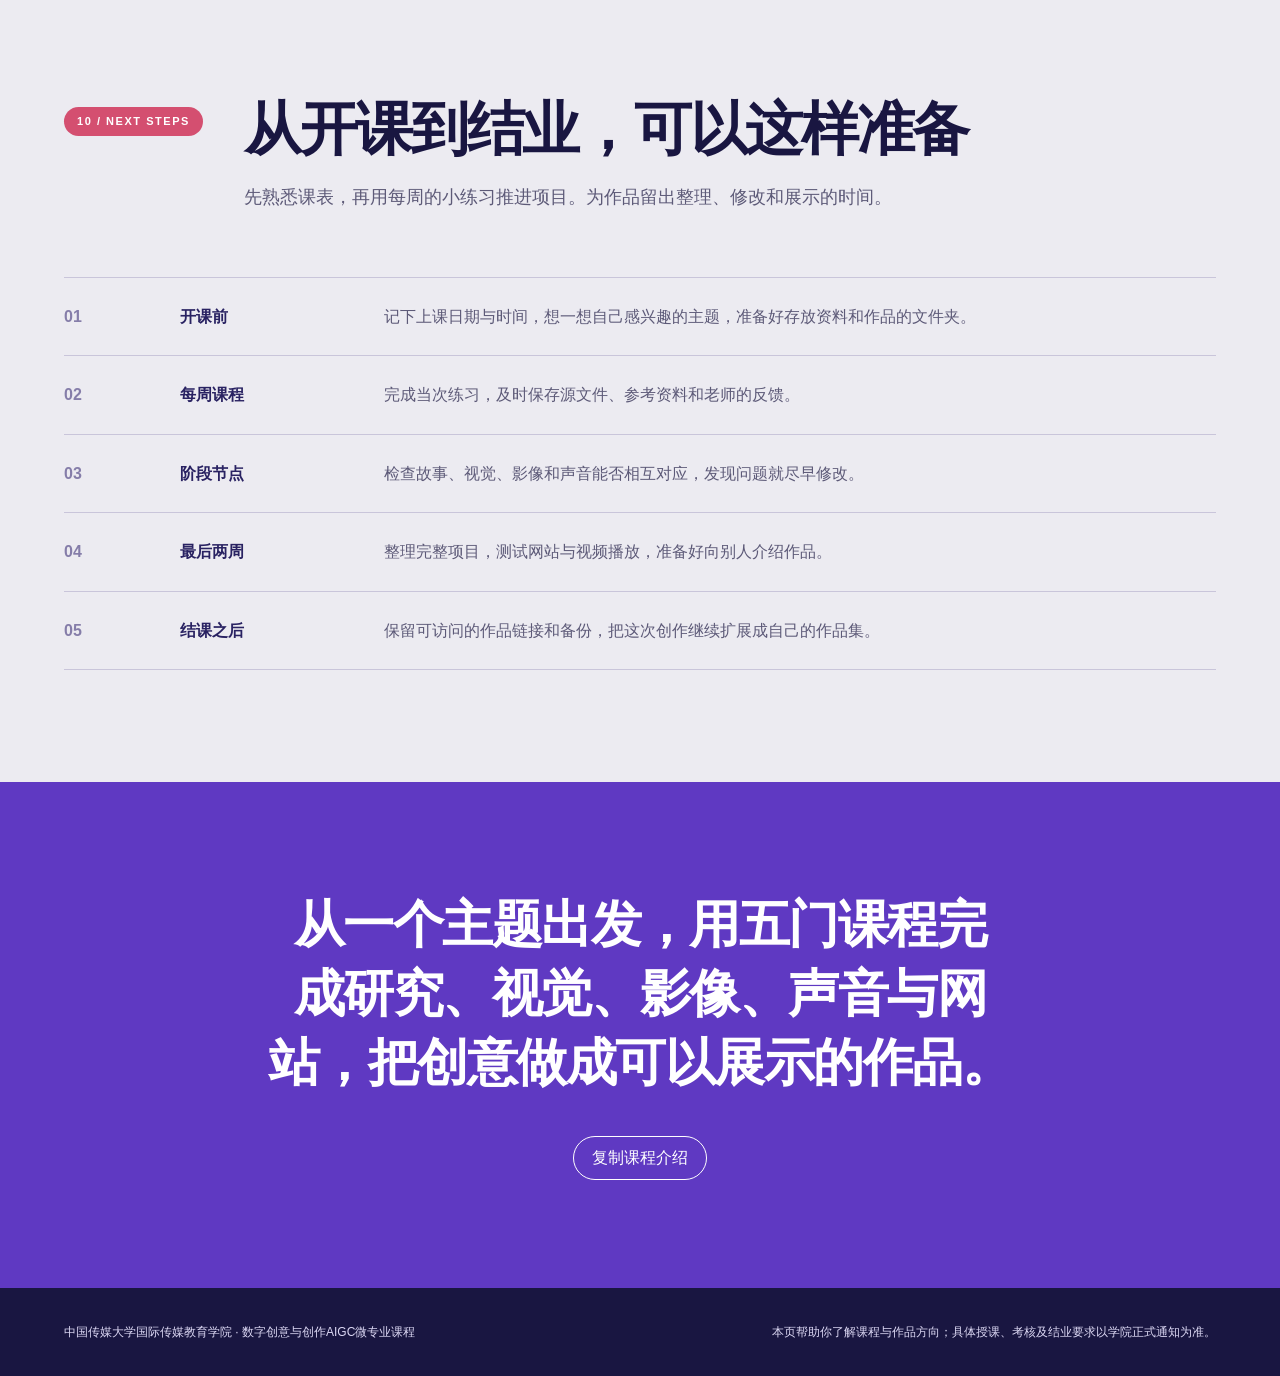
==== commit 63aca907: "Rename AI course in Chinese and English" ====
--- a/index.html
+++ b/index.html
@@ -895,7 +895,7 @@
 
         <div class="output-equation" aria-label="一个项目、五门课程、七类作品成果与持续迭代">
           <article class="output-token"><strong>1</strong><b>个创作主题</b><span>用一个主题串起整个学期的练习与作品</span></article>
-          <article class="output-token"><strong>5</strong><b>门课程</b><span>研究、文博视觉、视频、音乐与程序开发共同推进</span></article>
+          <article class="output-token"><strong>5</strong><b>门课程</b><span>研究、文博视觉、视频、音乐与AI原理实践共同推进</span></article>
           <article class="output-token"><strong>7</strong><b>类作品成果</b><span>让剧本、视觉、3D、影像、声音、网站与衍生设计相互连接</span></article>
           <article class="output-token"><strong>N</strong><b>次修改与成长</b><span>保留草稿、反馈和版本，看到自己的作品如何变好</span></article>
         </div>
@@ -1011,7 +1011,7 @@
         <div><b>09:00–12:00 / 14:00–17:00</b><span>上课时段</span></div>
         <div><b>线下＋线上</b><span>授课方式</span></div>
       </div>
-      <div class="schedule-art-frame"><img class="schedule-art" src="assets/course-schedule-2026.svg?v=20260929-hybrid" alt="ICUC 2026秋季学期AIGC实训营课程时间表：15个教学日，上午及下午共29个教学单元；线下授课仅面向中国传媒大学本校生" width="1840" height="1310"></div>
+      <div class="schedule-art-frame"><img class="schedule-art" src="assets/course-schedule-2026.svg?v=20261010-ai-principles" alt="ICUC 2026秋季学期AIGC实训营课程时间表：15个教学日，上午及下午共29个教学单元；线下授课仅面向中国传媒大学本校生" width="1840" height="1310"></div>
       <p class="schedule-source">手机上可左右滑动查看完整课表。后续如有调整，请以学院正式通知为准。</p>
       <div class="visually-hidden" id="schedule-list" aria-label="完整课程时间表"></div>
     </section>
@@ -1080,7 +1080,7 @@
         <details>
           <summary>
             <span class="course-no">05</span>
-            <span class="course-title">AI程序开发</span>
+            <span class="course-title">AI 原理与实践</span>
             <span class="course-teacher">张宇辰 · 2学分</span>
             <span class="course-toggle" aria-hidden="true">＋</span>
           </summary>
@@ -1217,7 +1217,7 @@
     <span>本页帮助你了解课程与作品方向；具体授课、考核及结业要求以学院正式通知为准。</span>
   </footer>
 
-  <script src="schedule-data.js?v=20261010-storytelling"></script>
+  <script src="schedule-data.js?v=20261010-ai-principles"></script>
   <script>
     const catalog = window.courseCatalog;
     const schedule = window.courseSchedule;
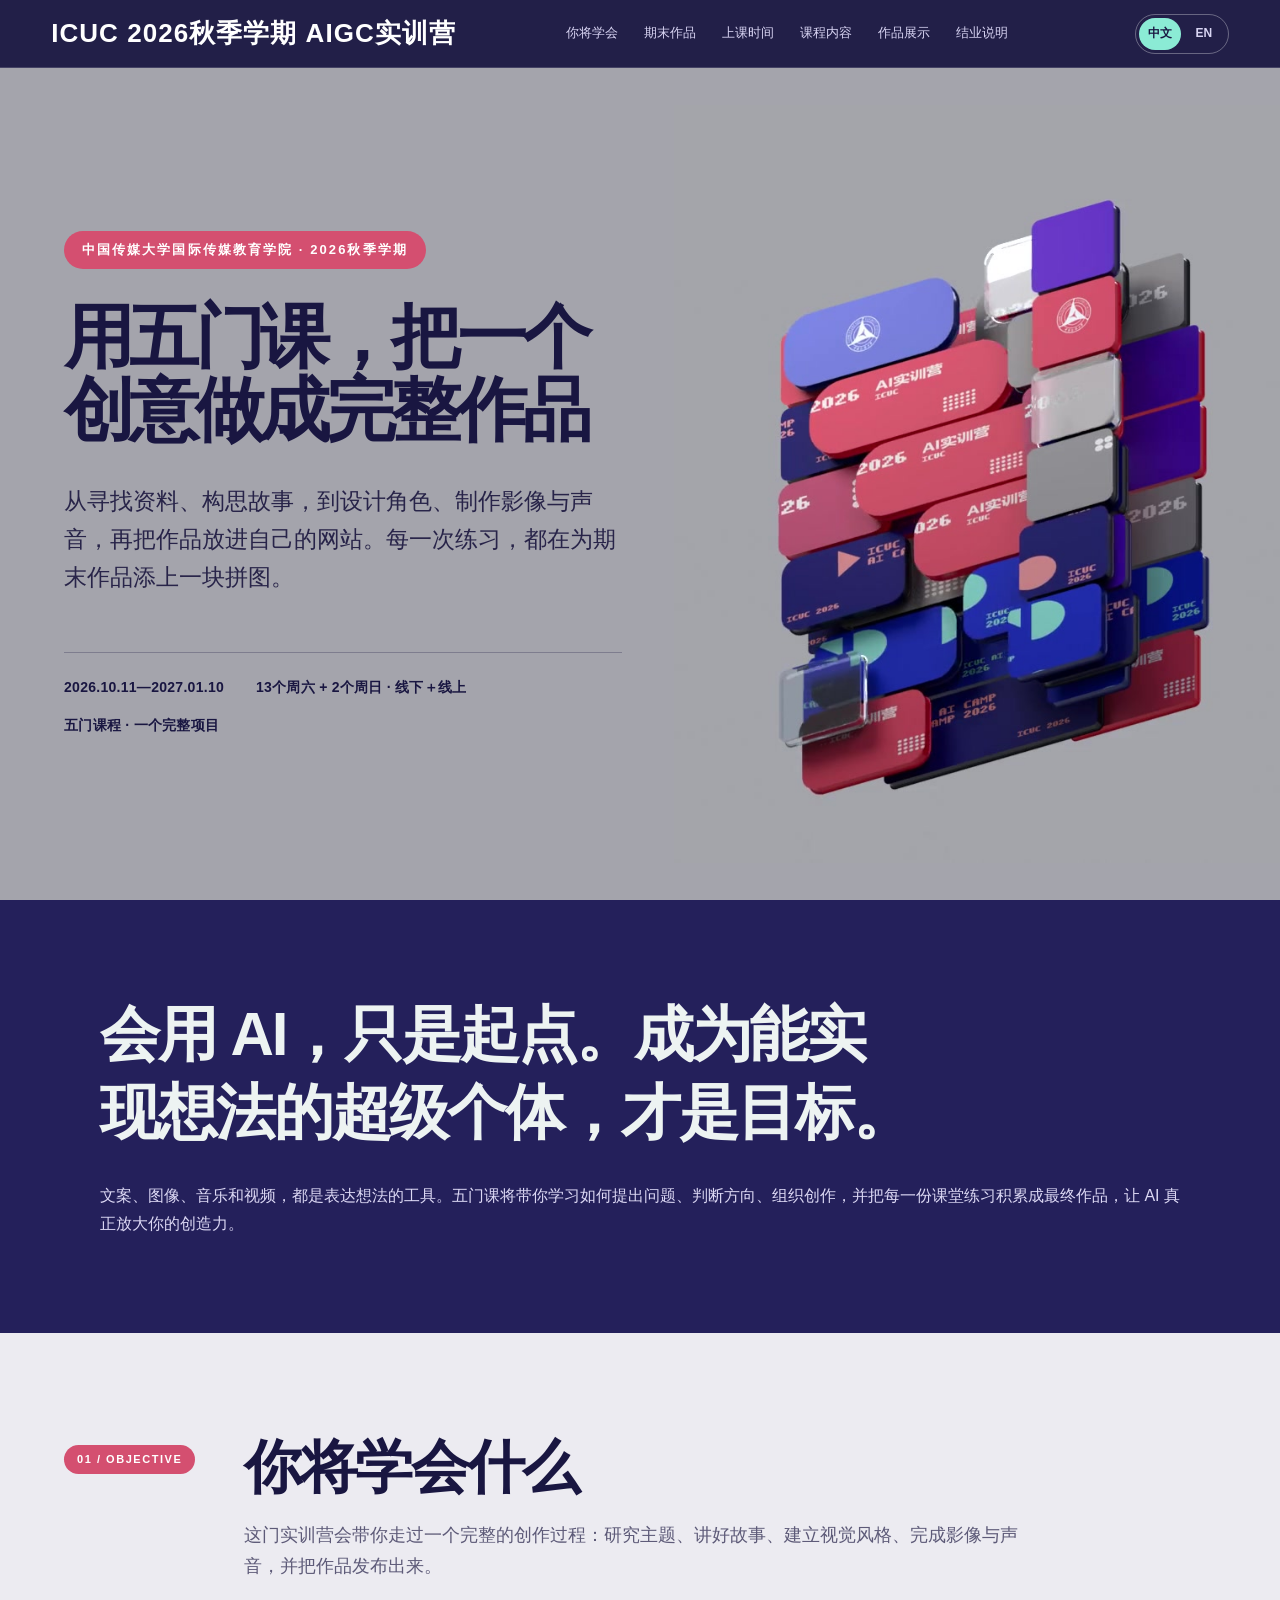
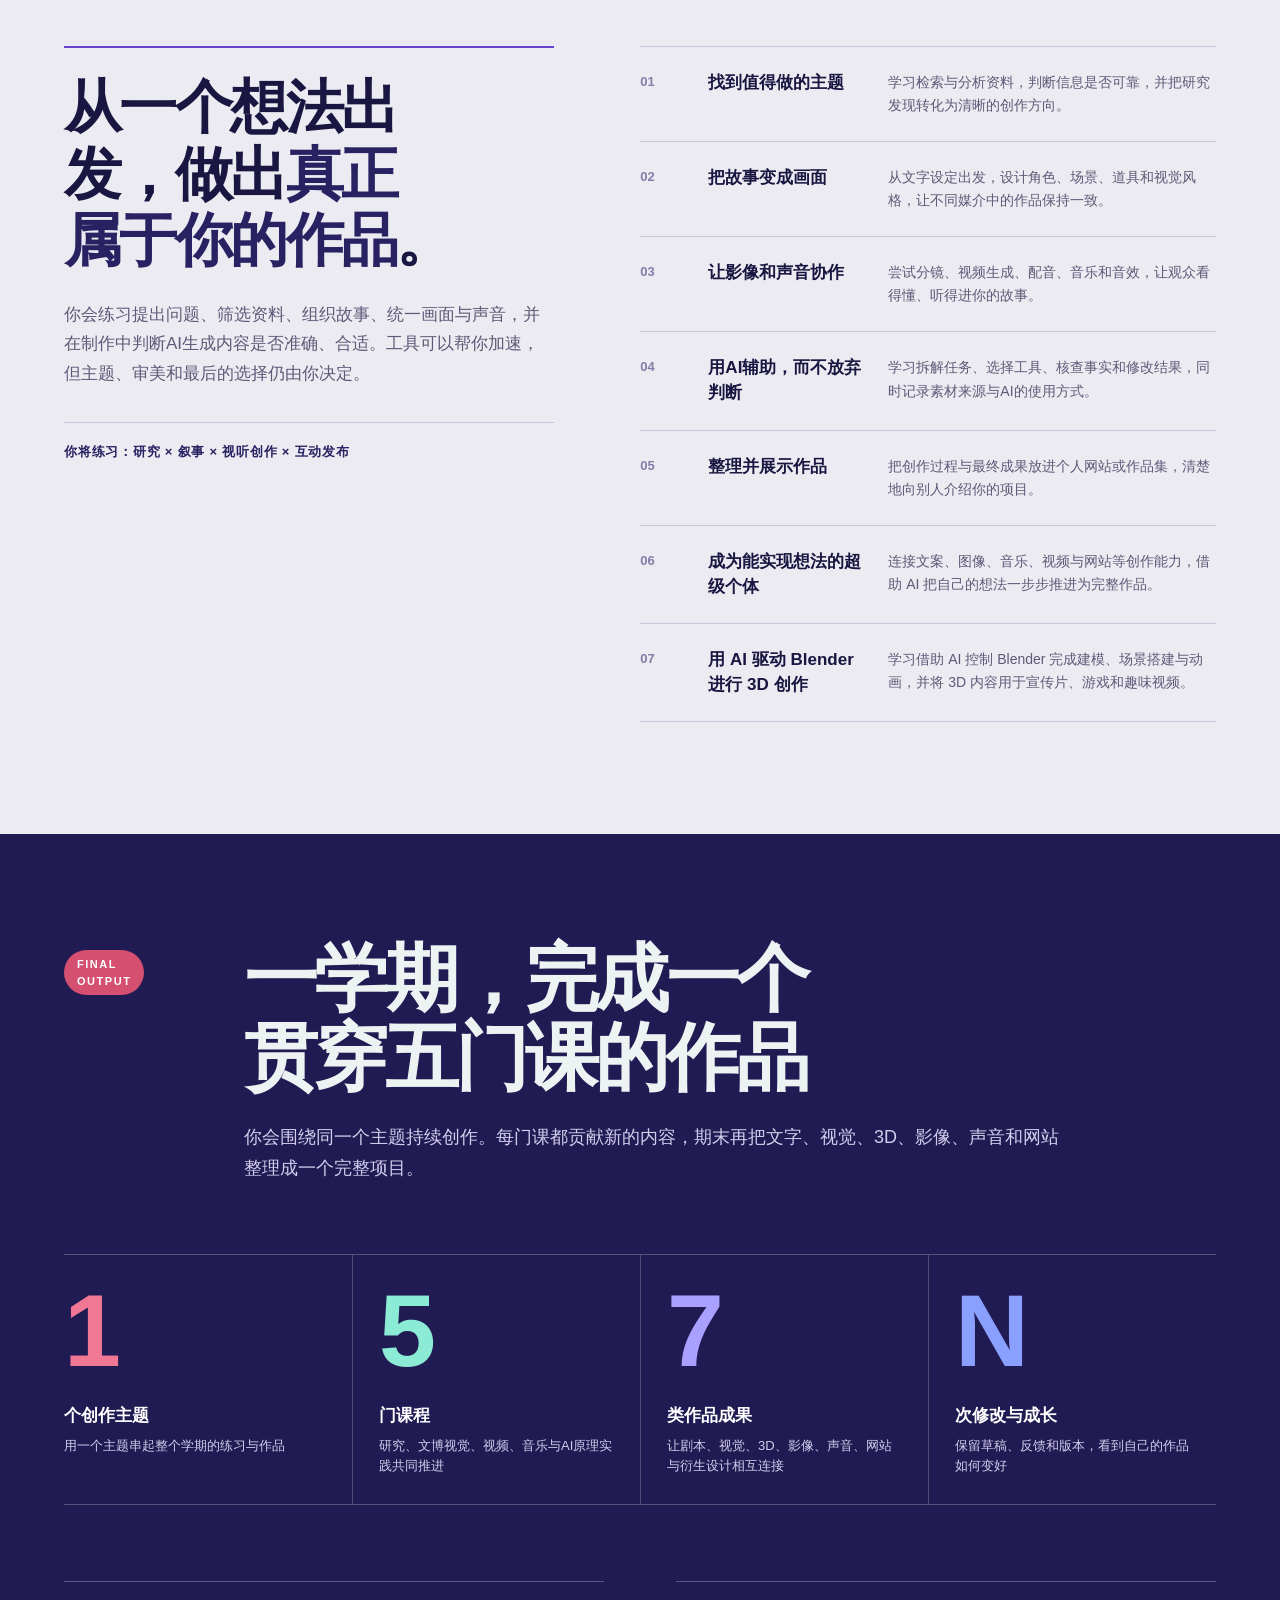
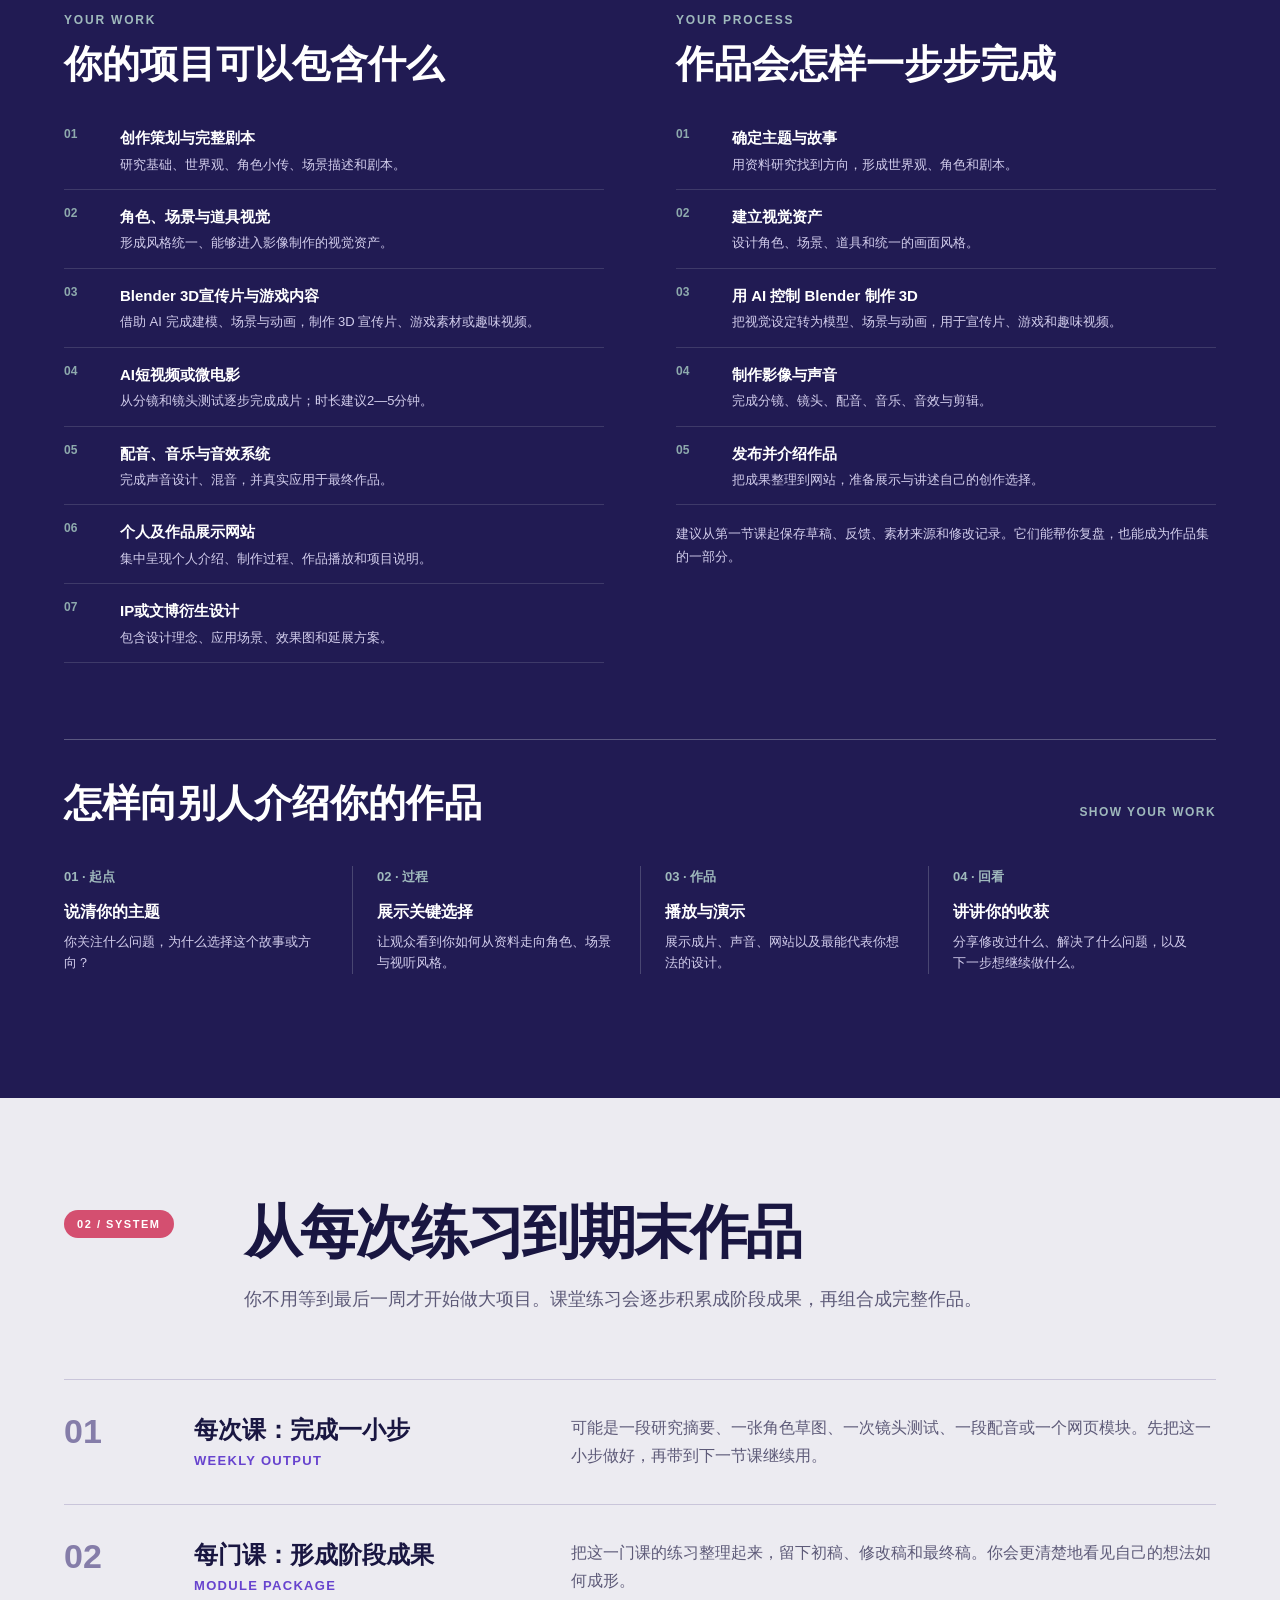
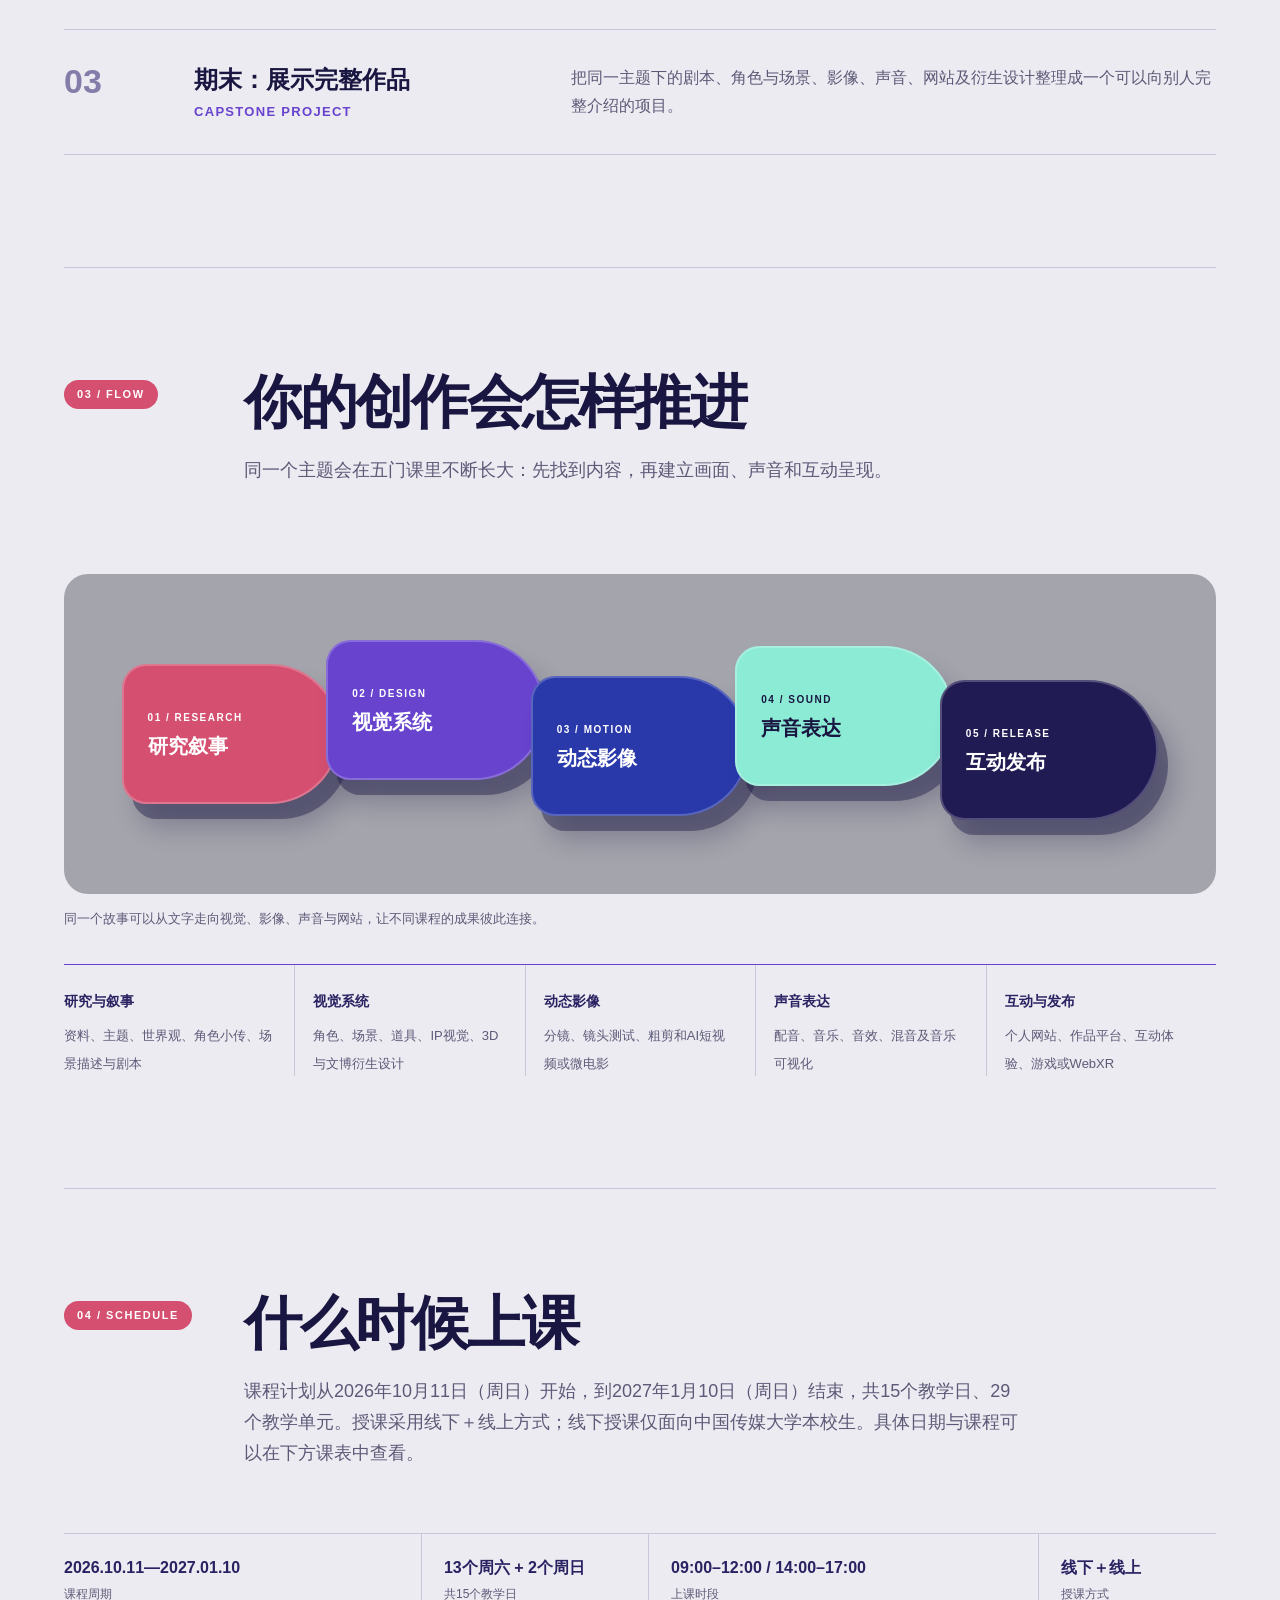
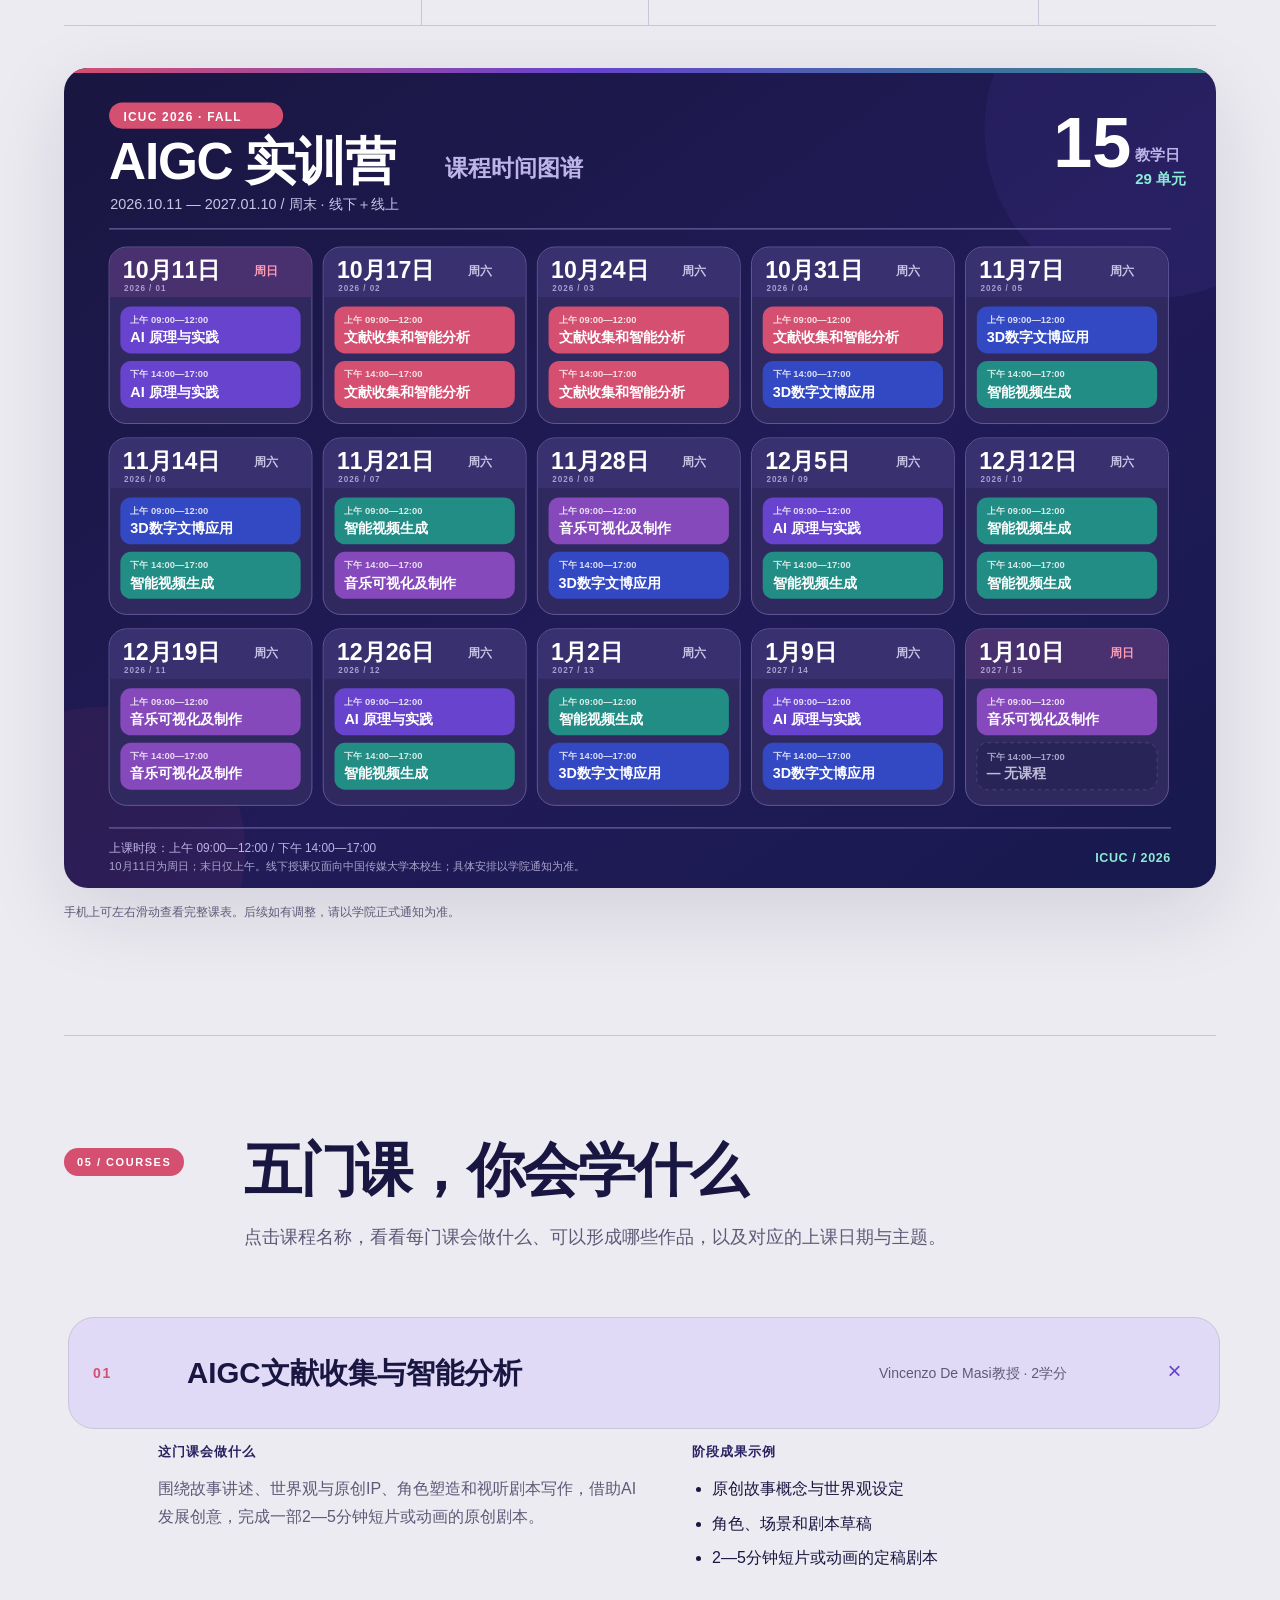
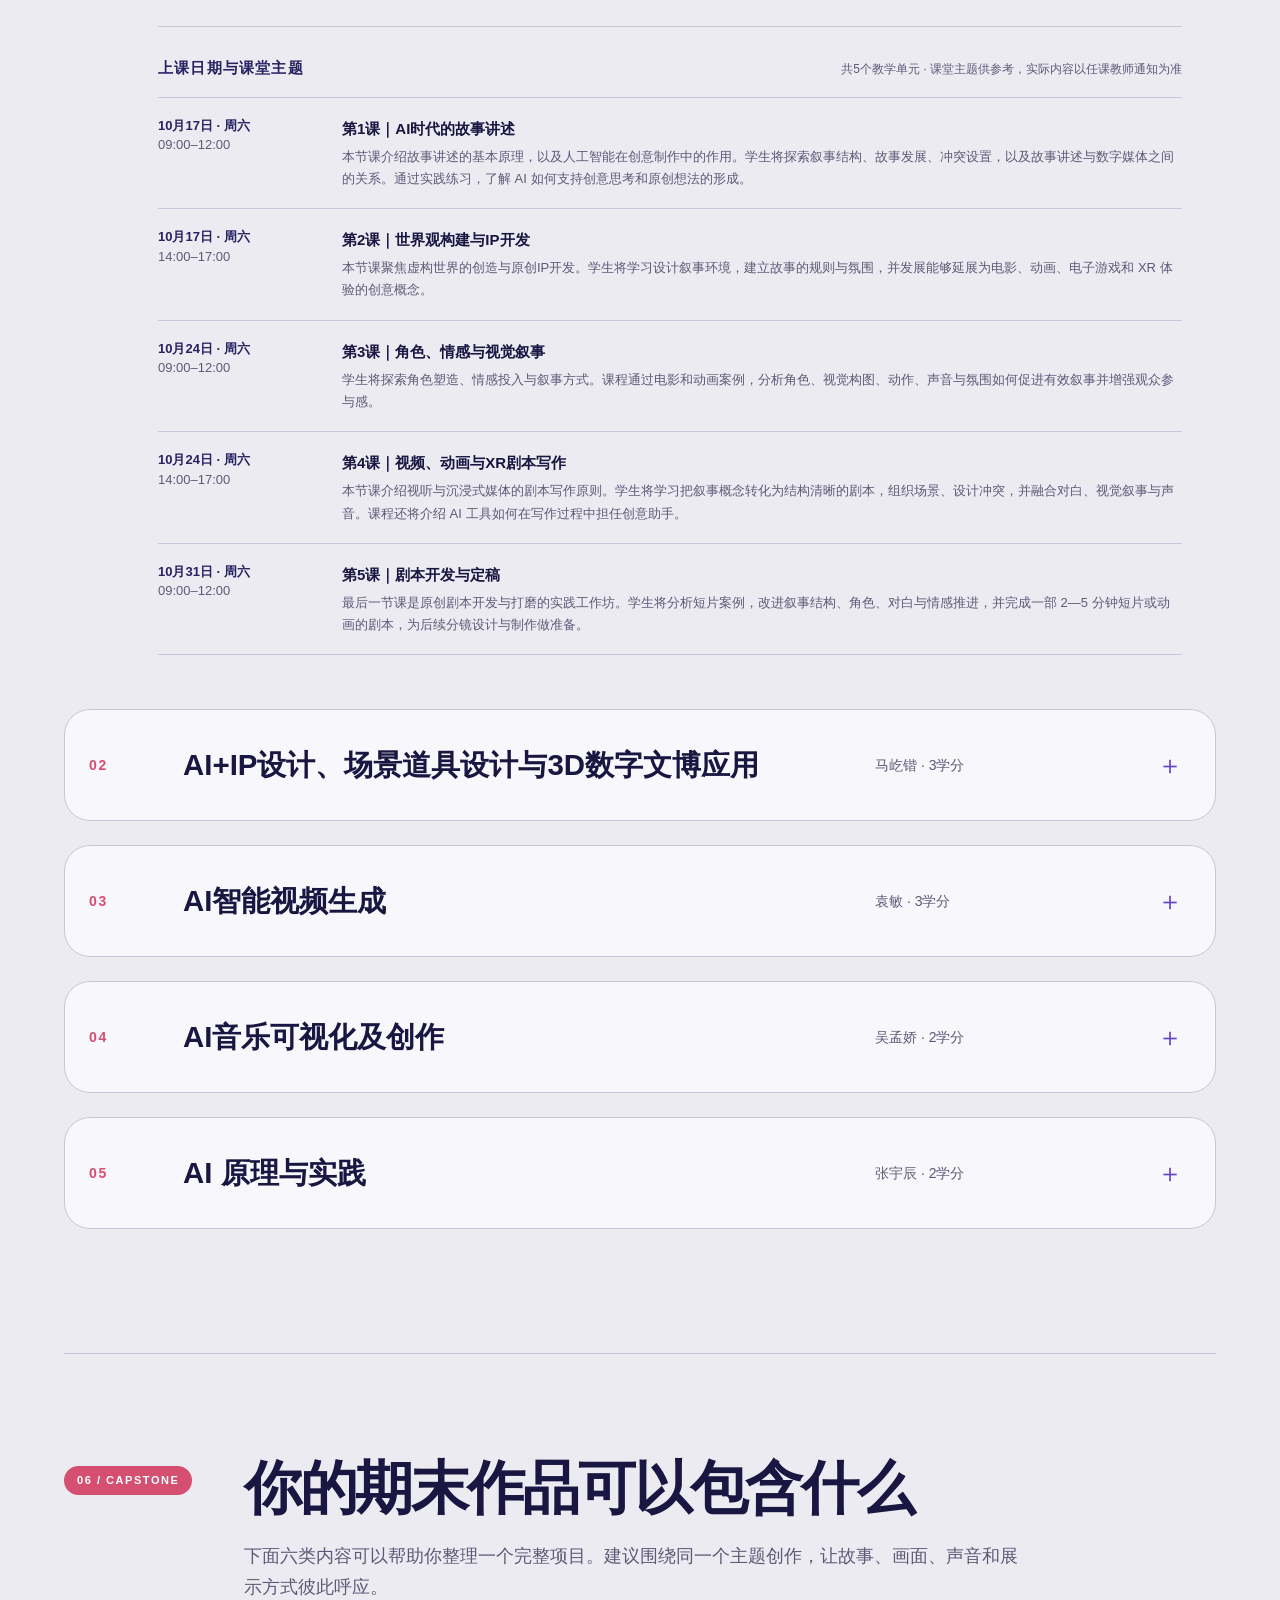
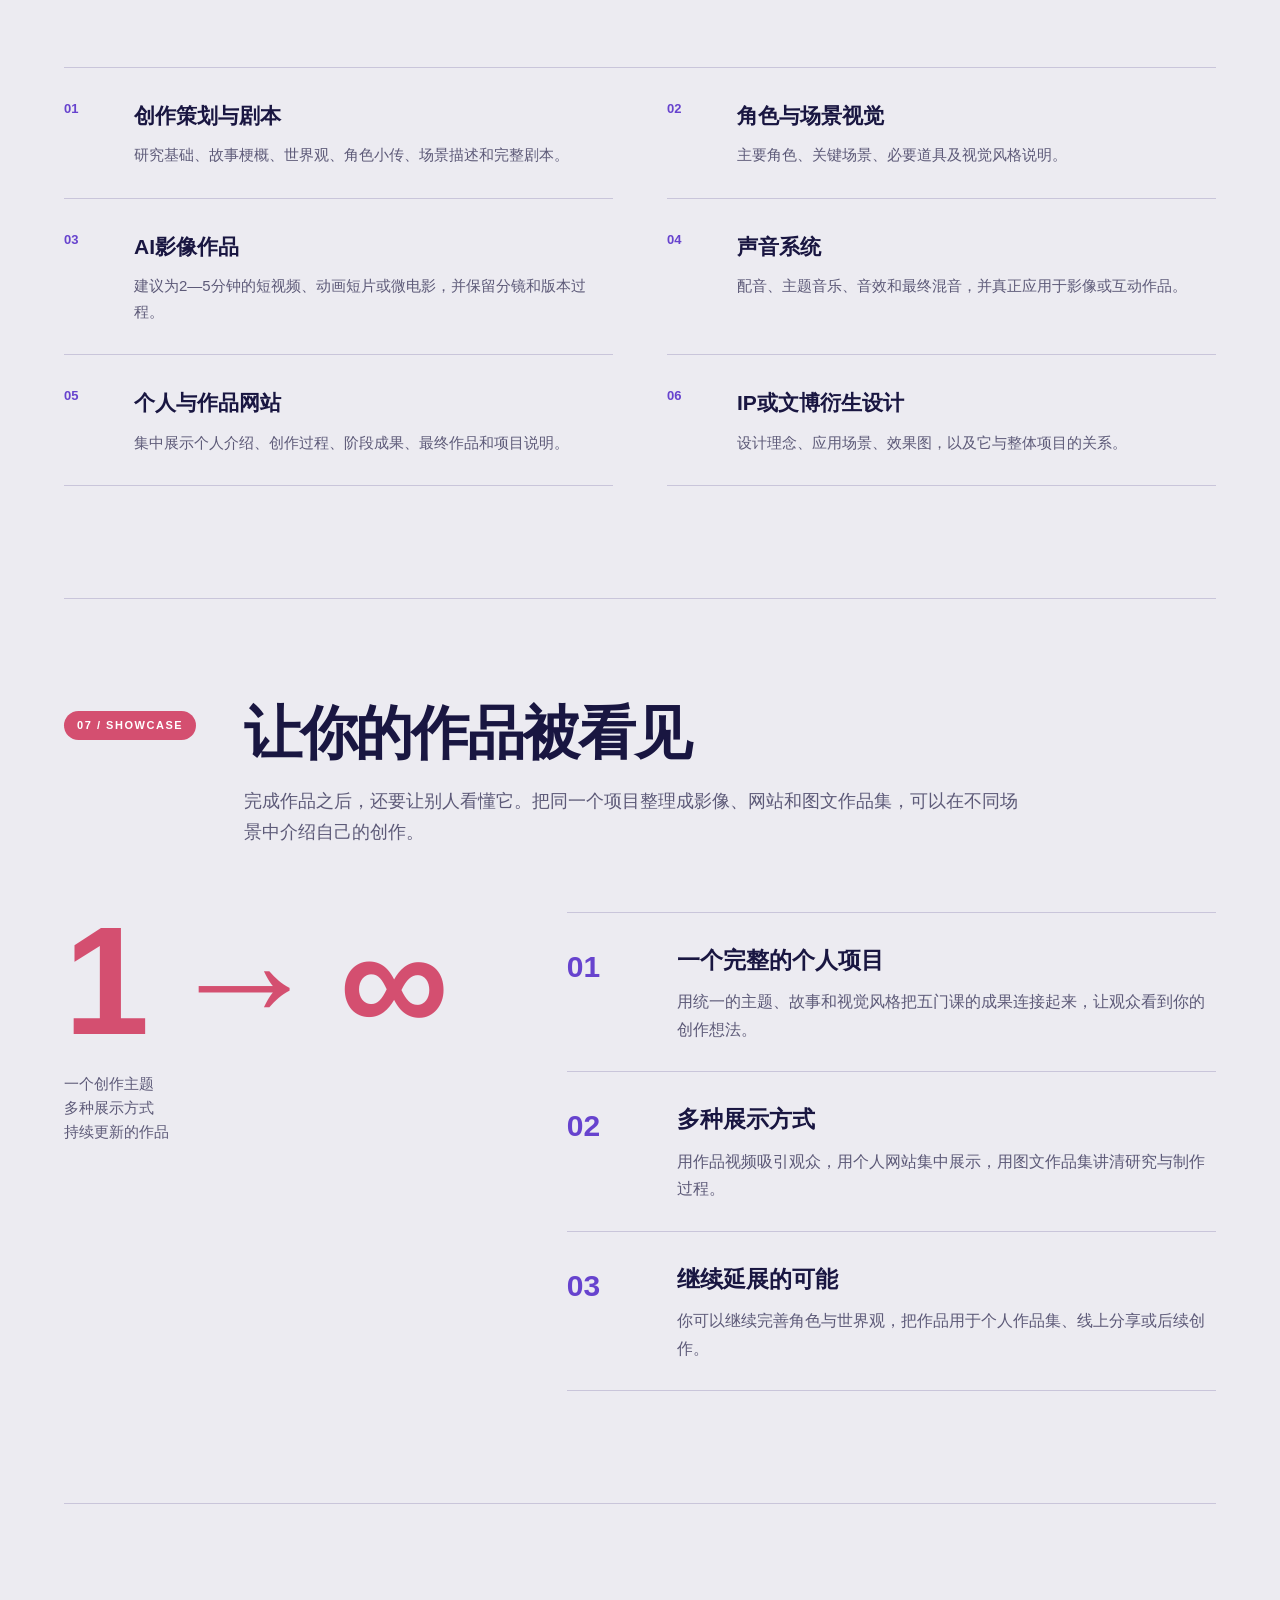
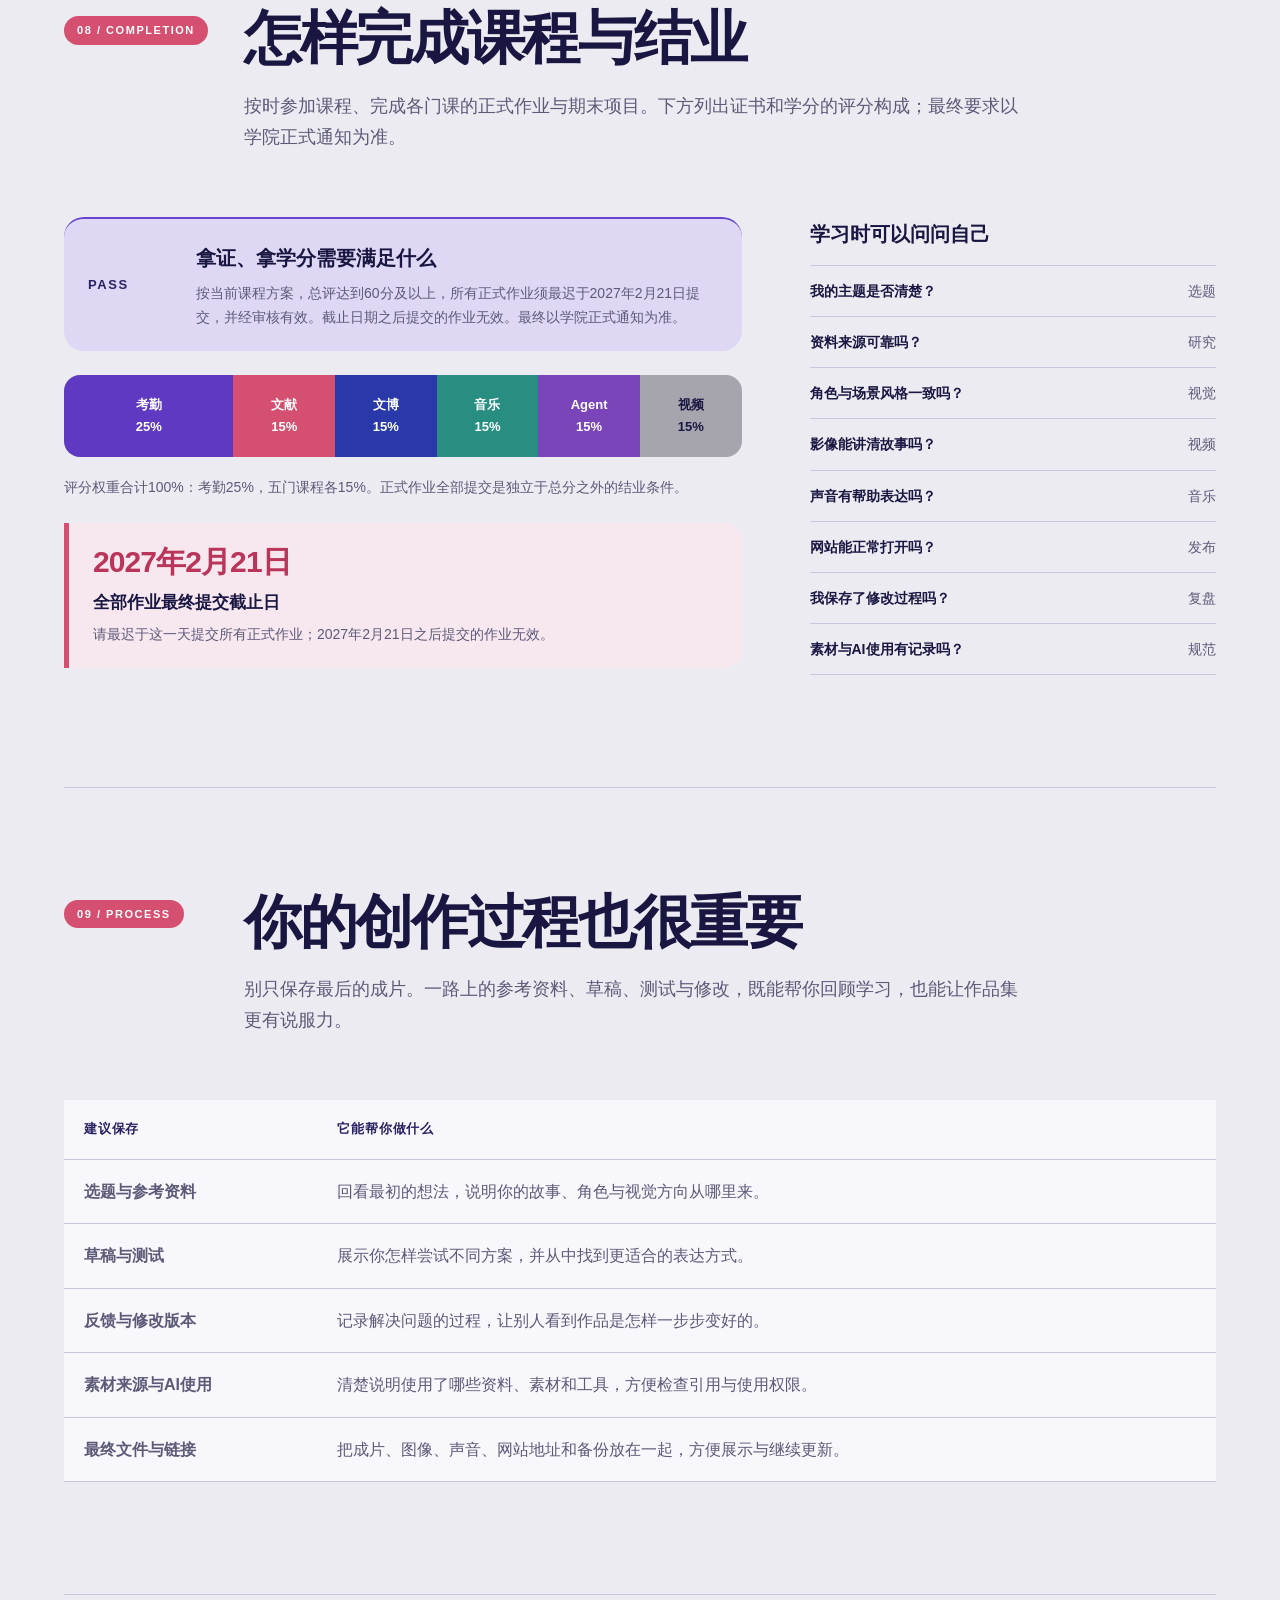
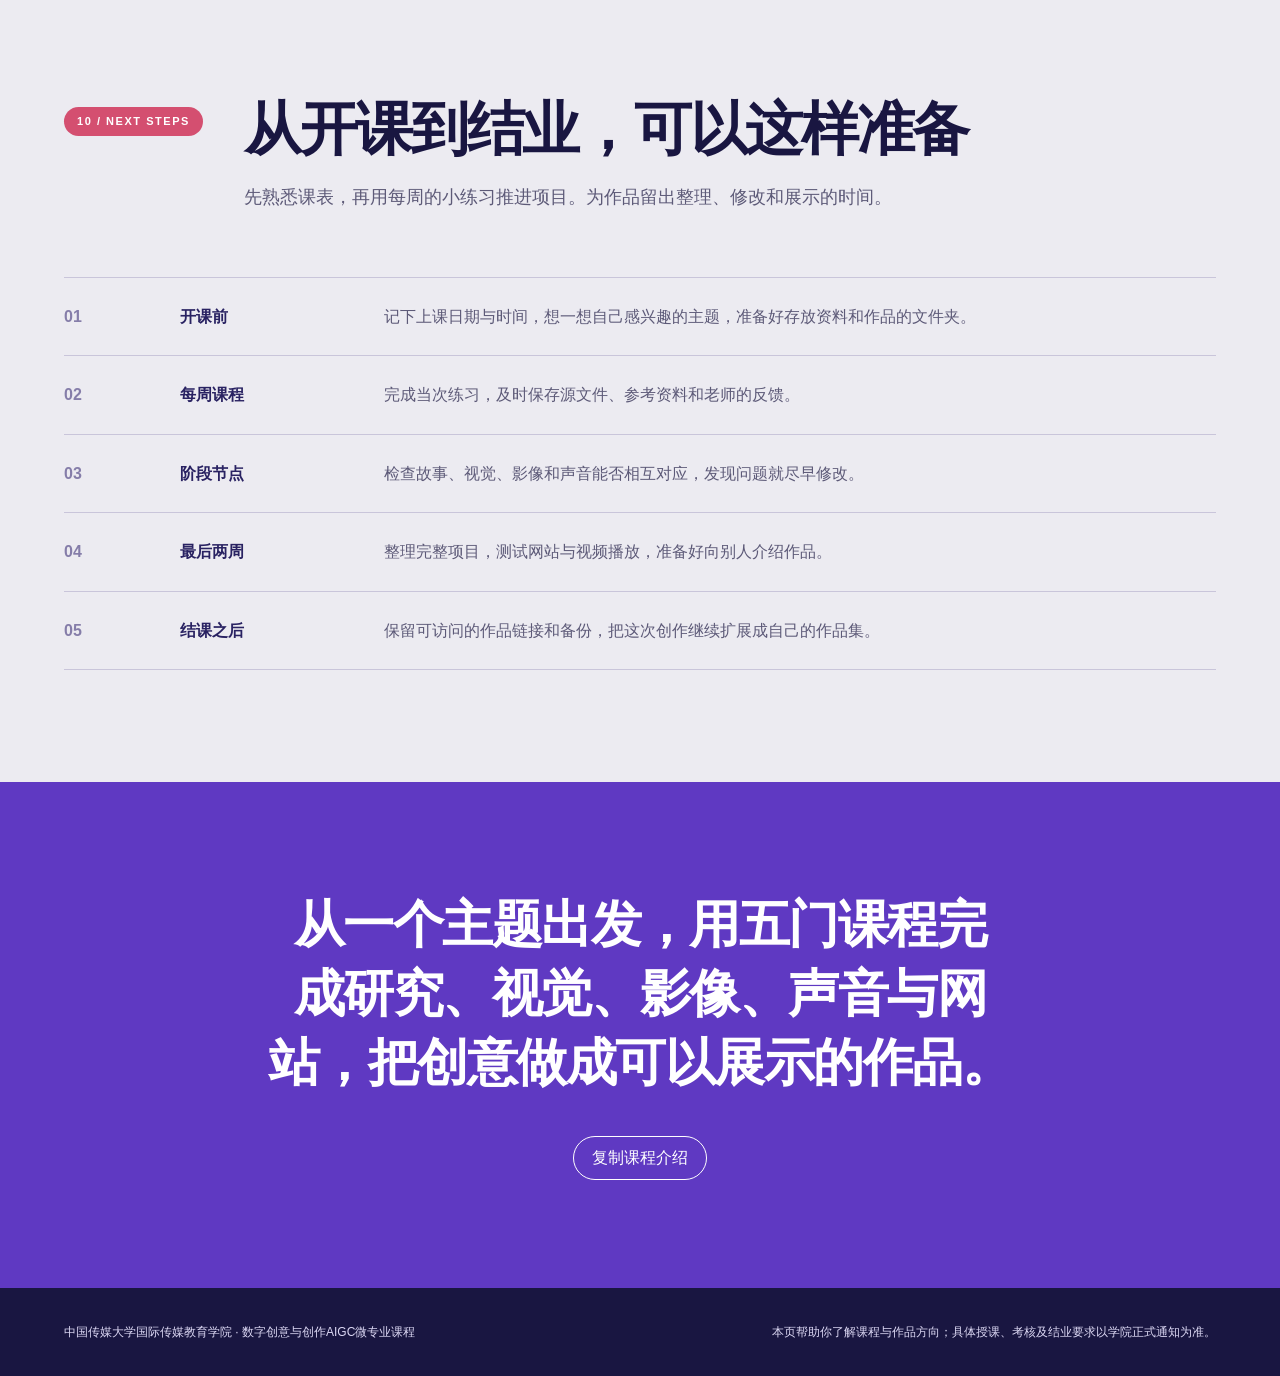
==== commit 68b53539: "Align bilingual timetable with revised course schedule" ====
--- a/index.html
+++ b/index.html
@@ -1011,7 +1011,7 @@
         <div><b>09:00–12:00 / 14:00–17:00</b><span>上课时段</span></div>
         <div><b>线下＋线上</b><span>授课方式</span></div>
       </div>
-      <div class="schedule-art-frame"><img class="schedule-art" src="assets/course-schedule-2026.svg?v=20261010-ai-principles" alt="ICUC 2026秋季学期AIGC实训营课程时间表：15个教学日，上午及下午共29个教学单元；线下授课仅面向中国传媒大学本校生" width="1840" height="1310"></div>
+      <div class="schedule-art-frame"><img class="schedule-art" src="assets/course-schedule-2026.svg?v=20261030-timetable" alt="ICUC 2026秋季学期AIGC实训营课程时间表：15个教学日，上午及下午共29个教学单元；线下授课仅面向中国传媒大学本校生" width="1840" height="1310"></div>
       <p class="schedule-source">手机上可左右滑动查看完整课表。后续如有调整，请以学院正式通知为准。</p>
       <div class="visually-hidden" id="schedule-list" aria-label="完整课程时间表"></div>
     </section>
@@ -1217,7 +1217,7 @@
     <span>本页帮助你了解课程与作品方向；具体授课、考核及结业要求以学院正式通知为准。</span>
   </footer>
 
-  <script src="schedule-data.js?v=20261010-ai-principles"></script>
+  <script src="schedule-data.js?v=20261030-timetable"></script>
   <script>
     const catalog = window.courseCatalog;
     const schedule = window.courseSchedule;
@@ -1297,7 +1297,7 @@
       setTimeout(() => { copyButton.textContent = original; }, 1600);
     });
 
-    const expectedCourseCounts = { agent: 5, literature: 5, heritage: 7, video: 7, music: 5 };
+    const expectedCourseCounts = { agent: 5, literature: 5, heritage: 6, video: 8, music: 5 };
     const actualCourseCounts = allSessions.reduce((counts, session) => {
       counts[session.course] = (counts[session.course] || 0) + 1;
       return counts;
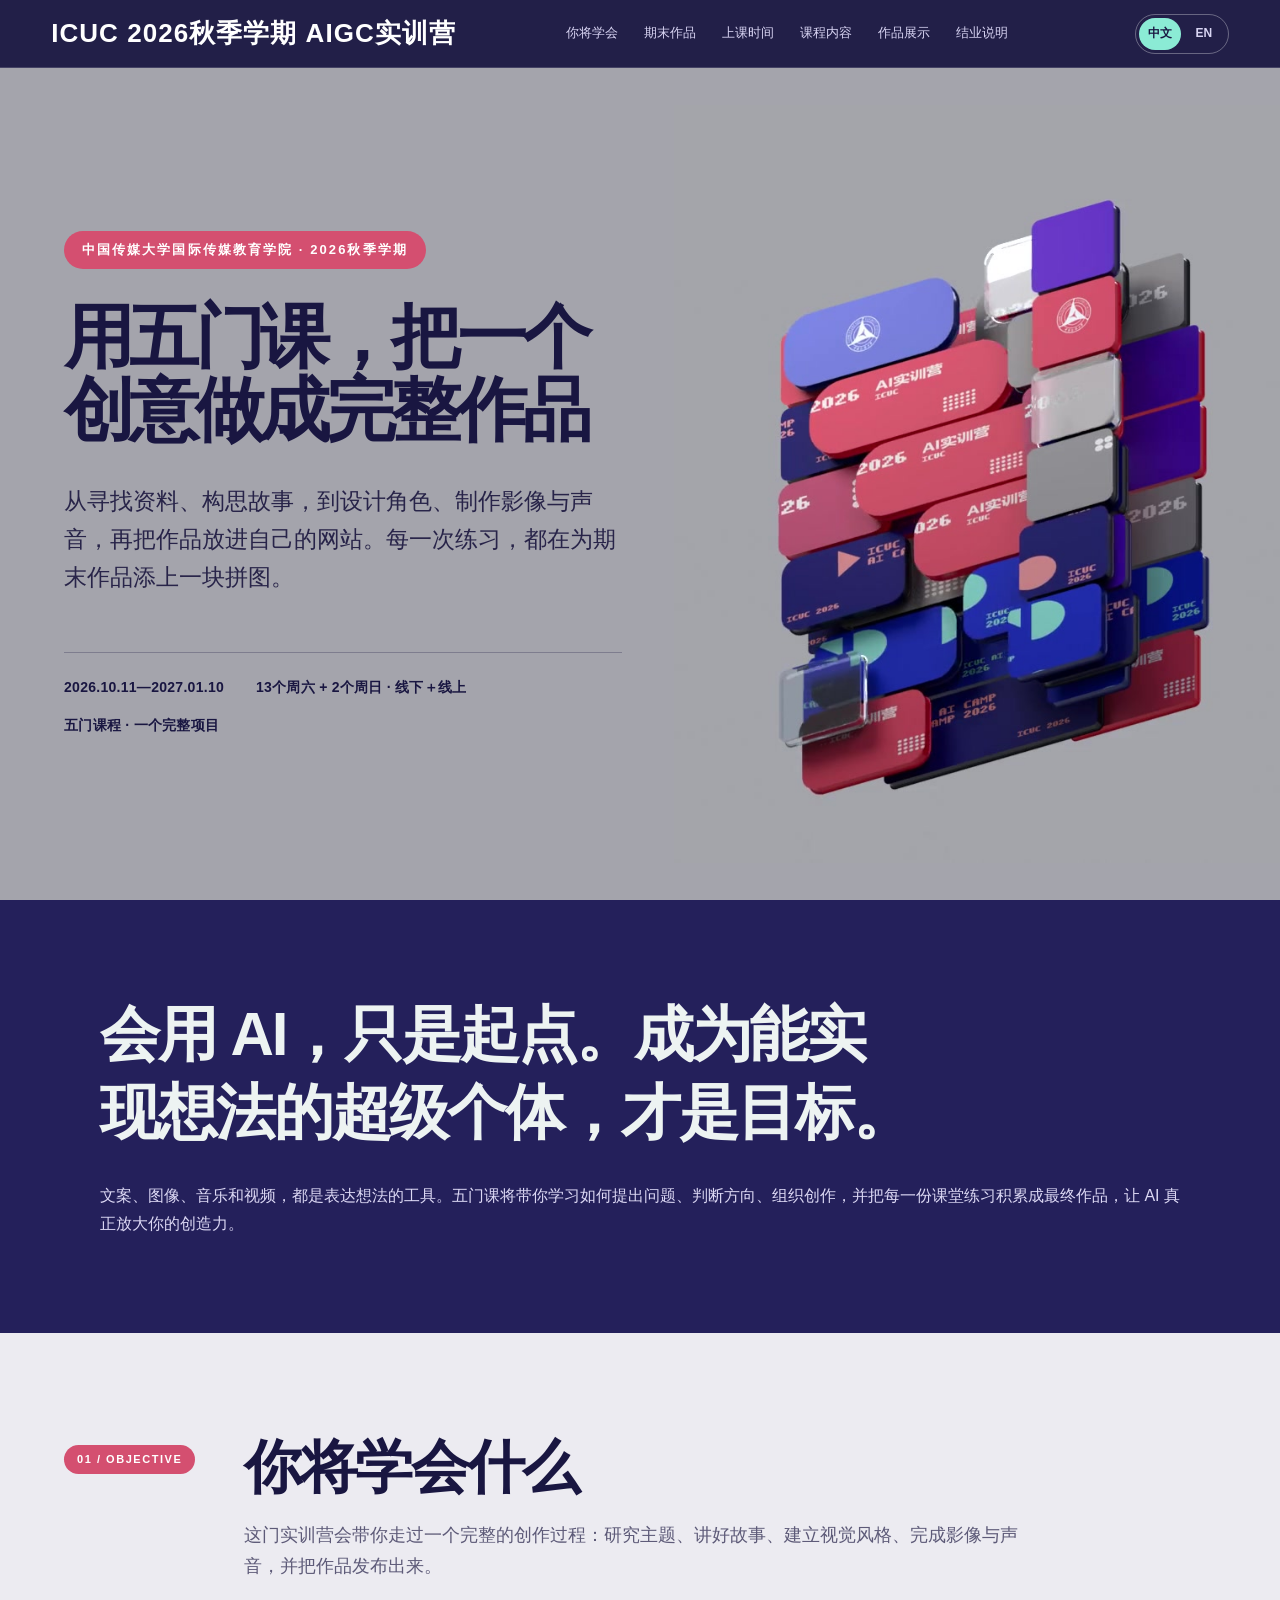
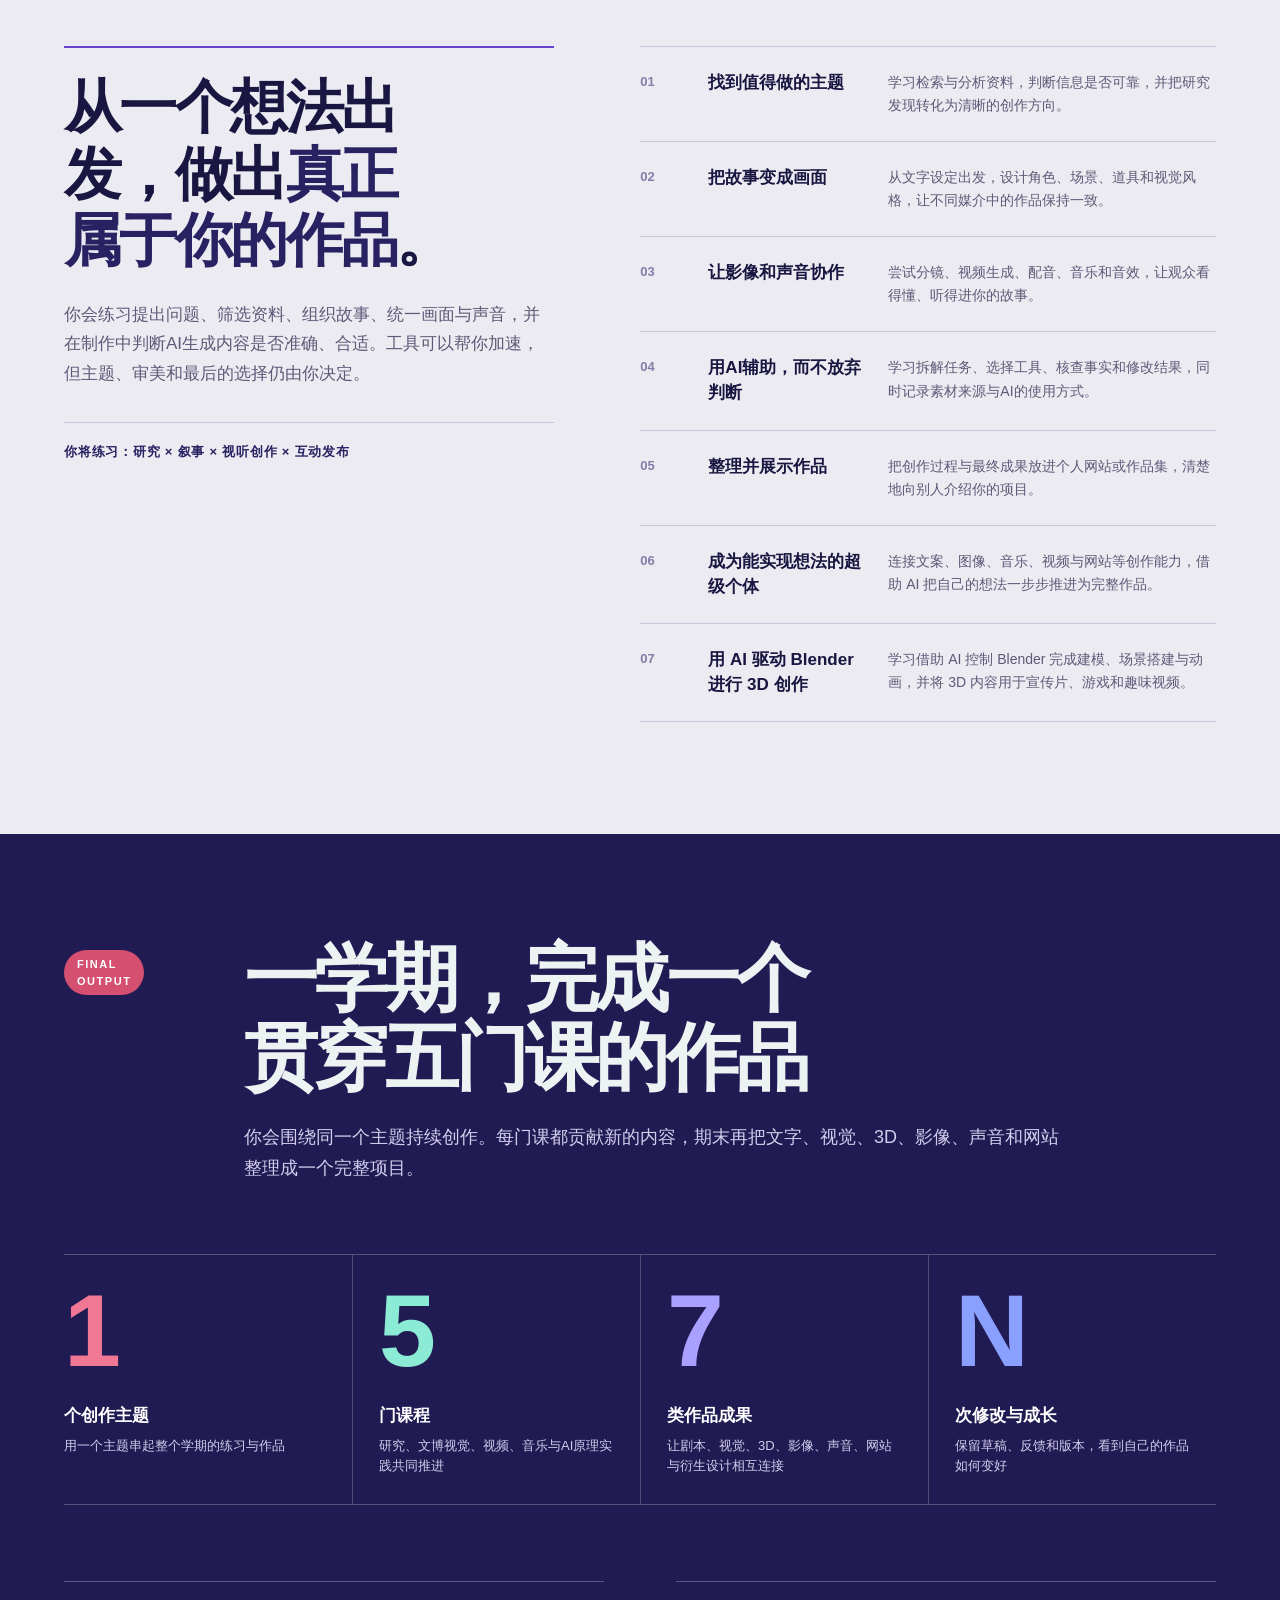
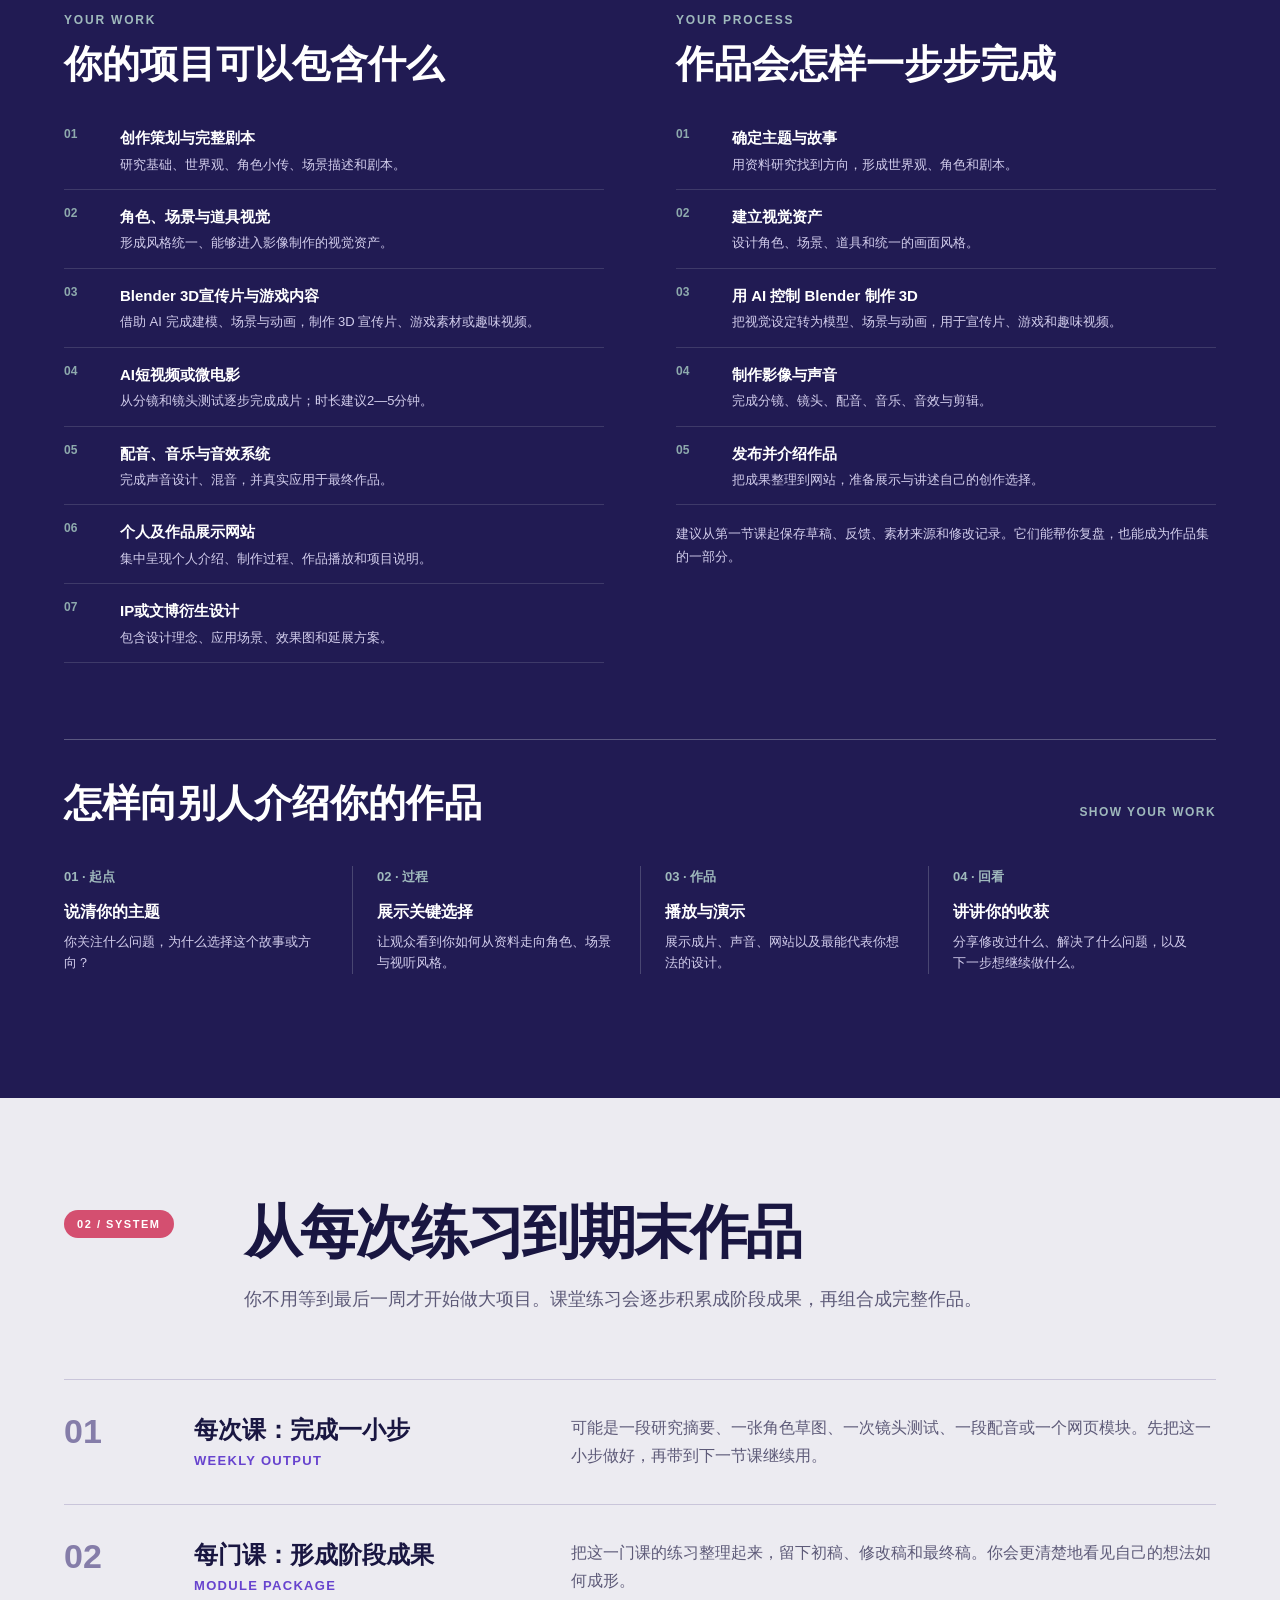
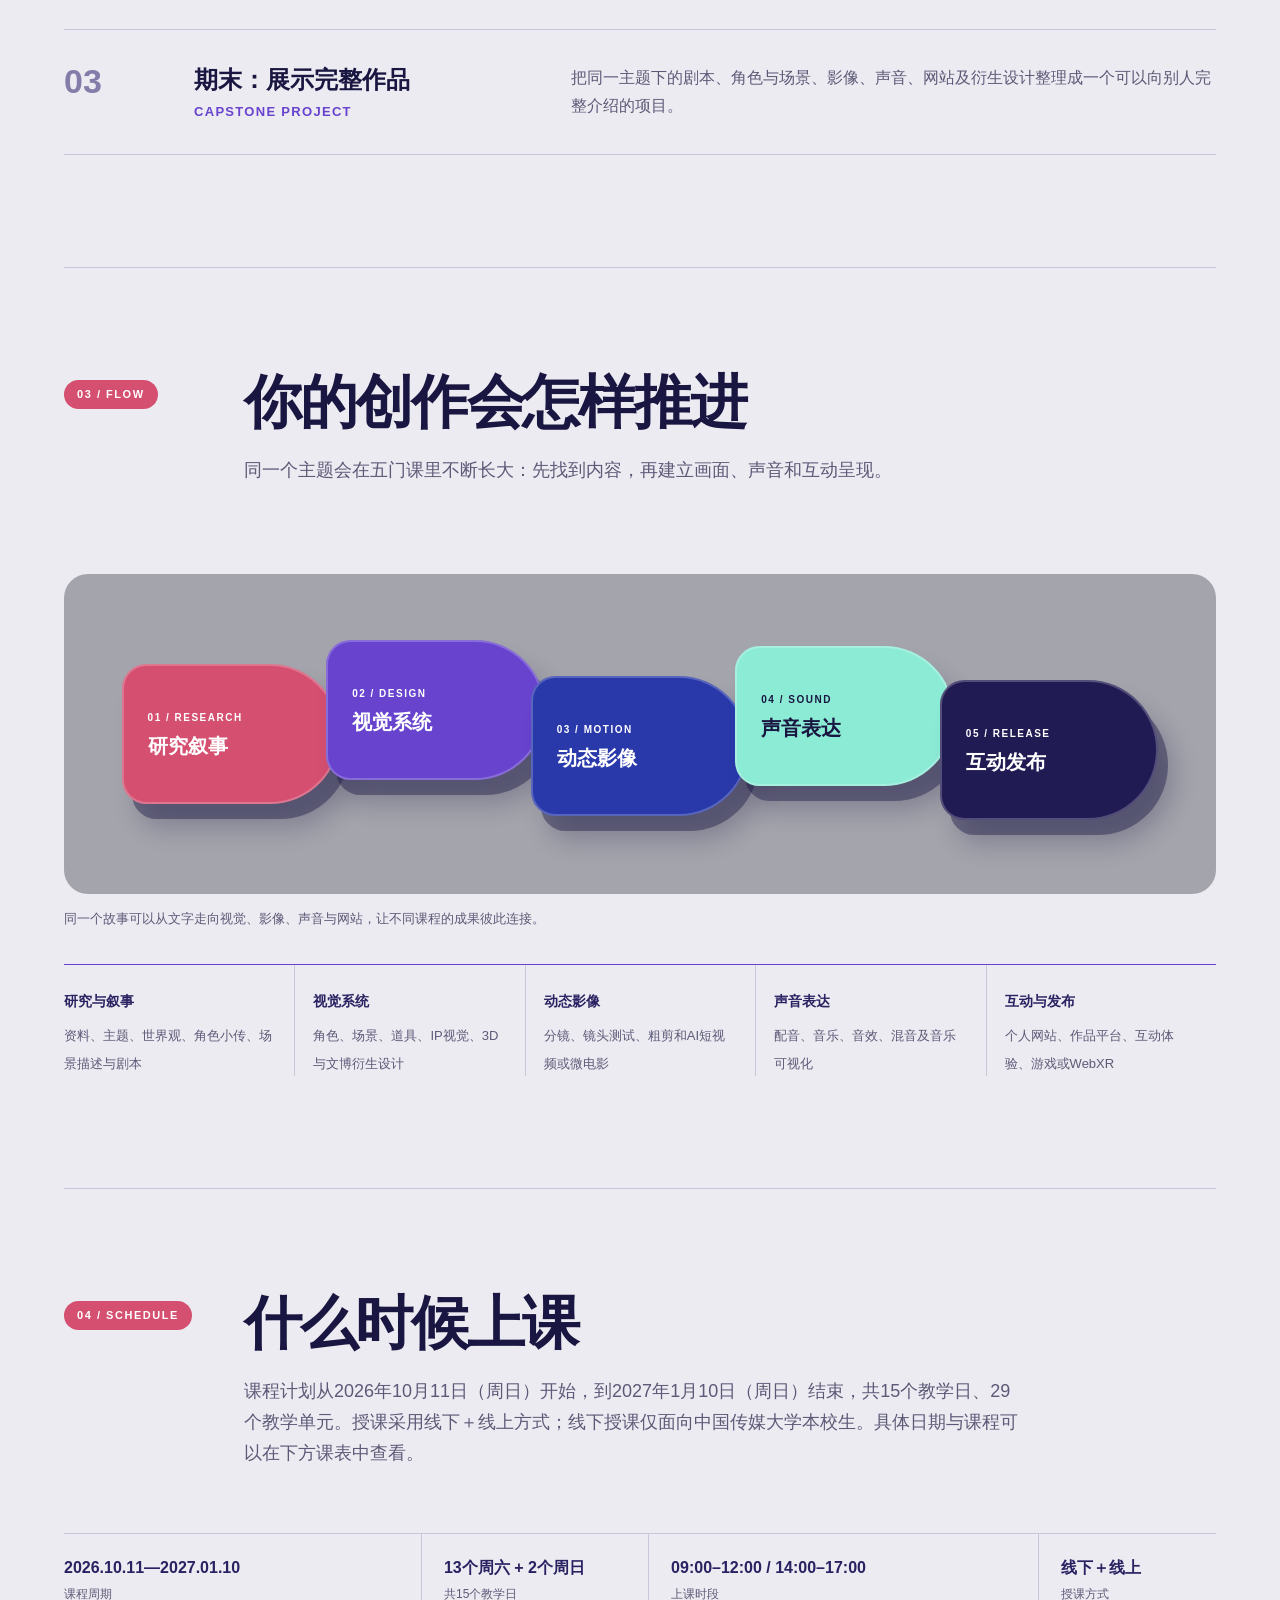
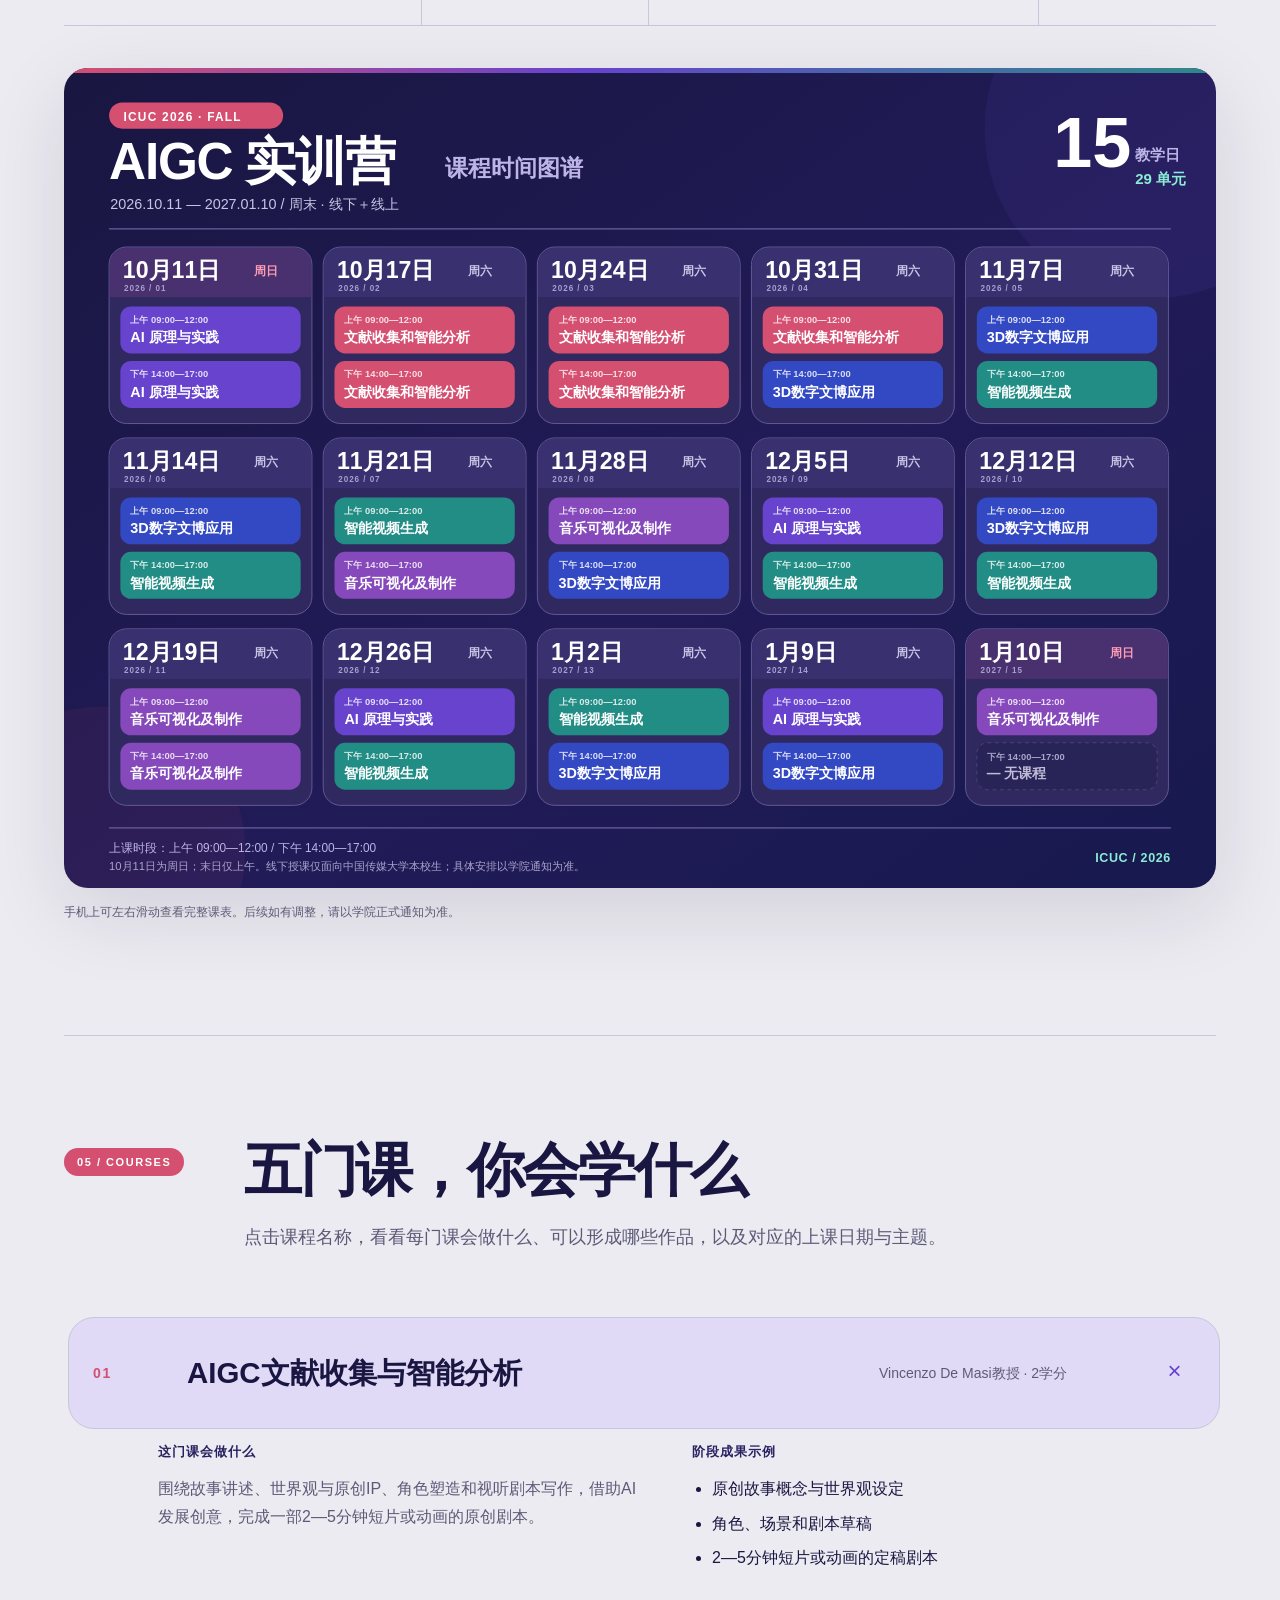
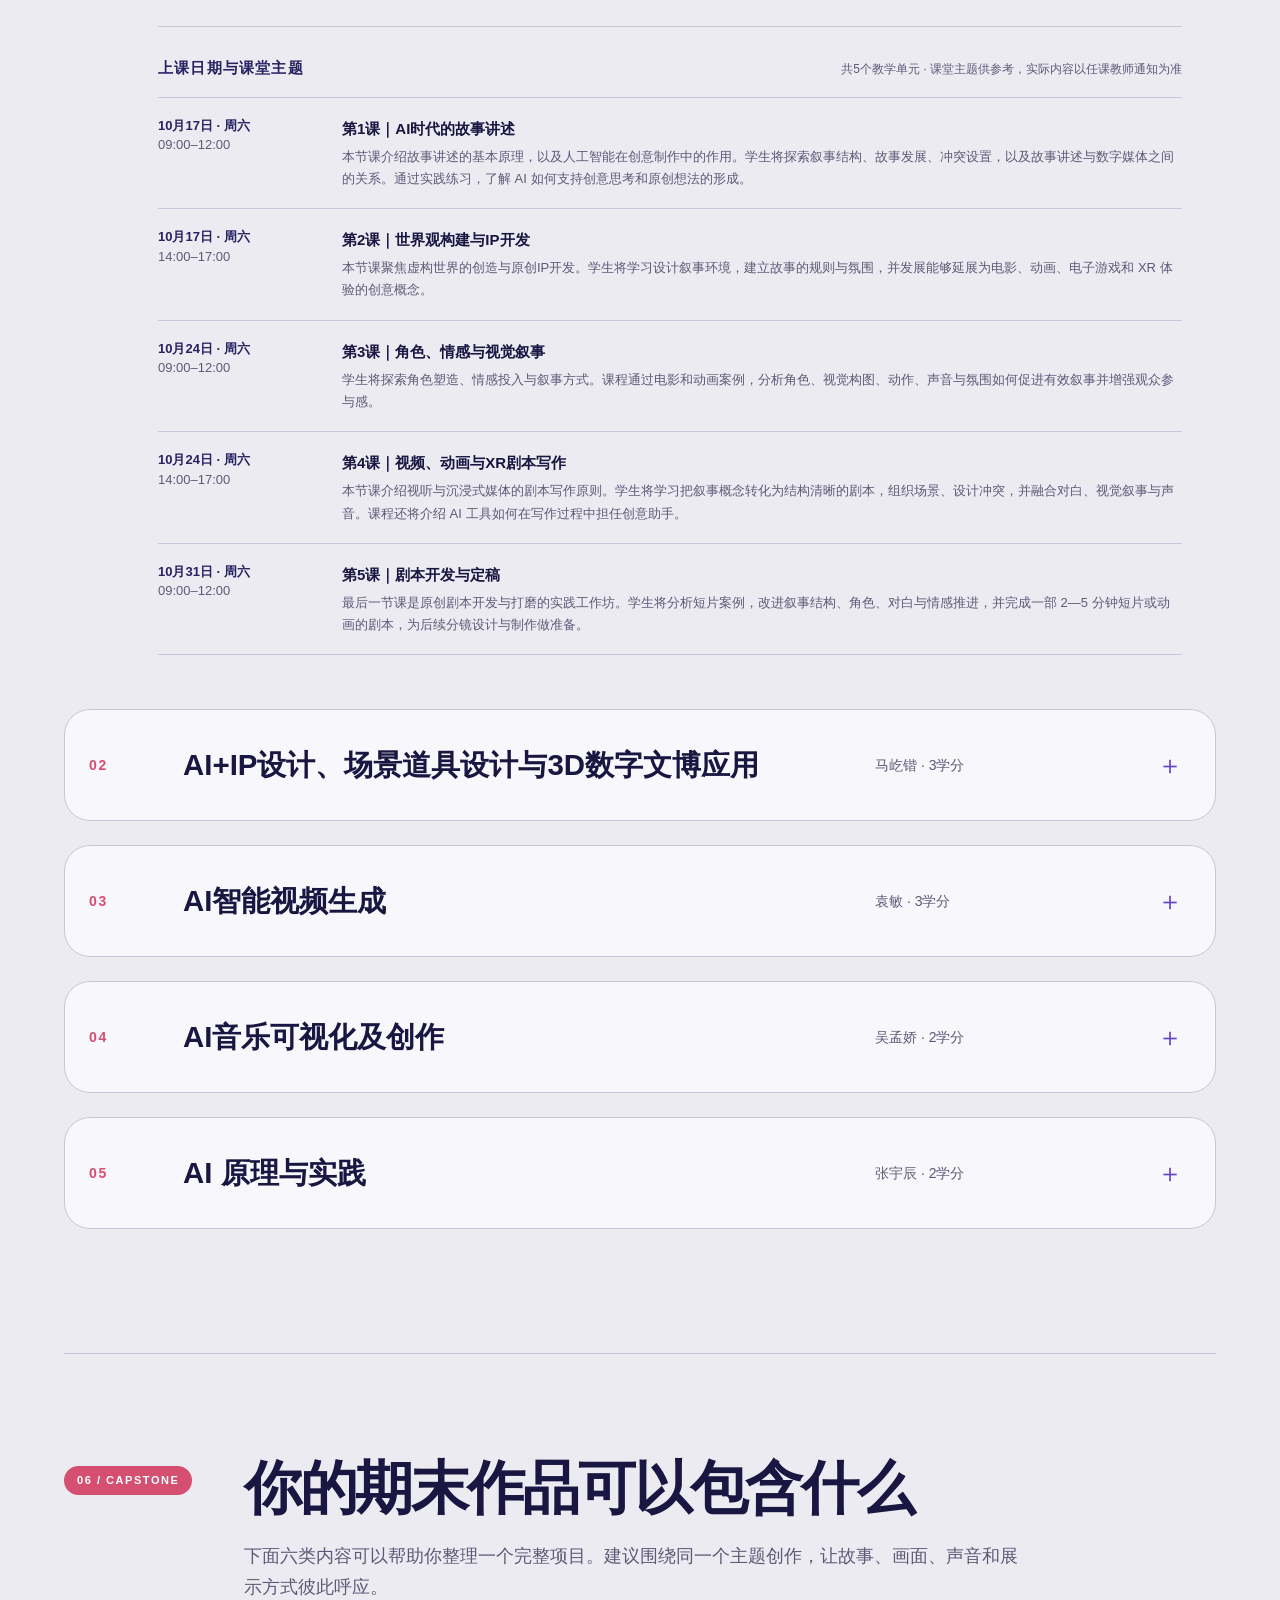
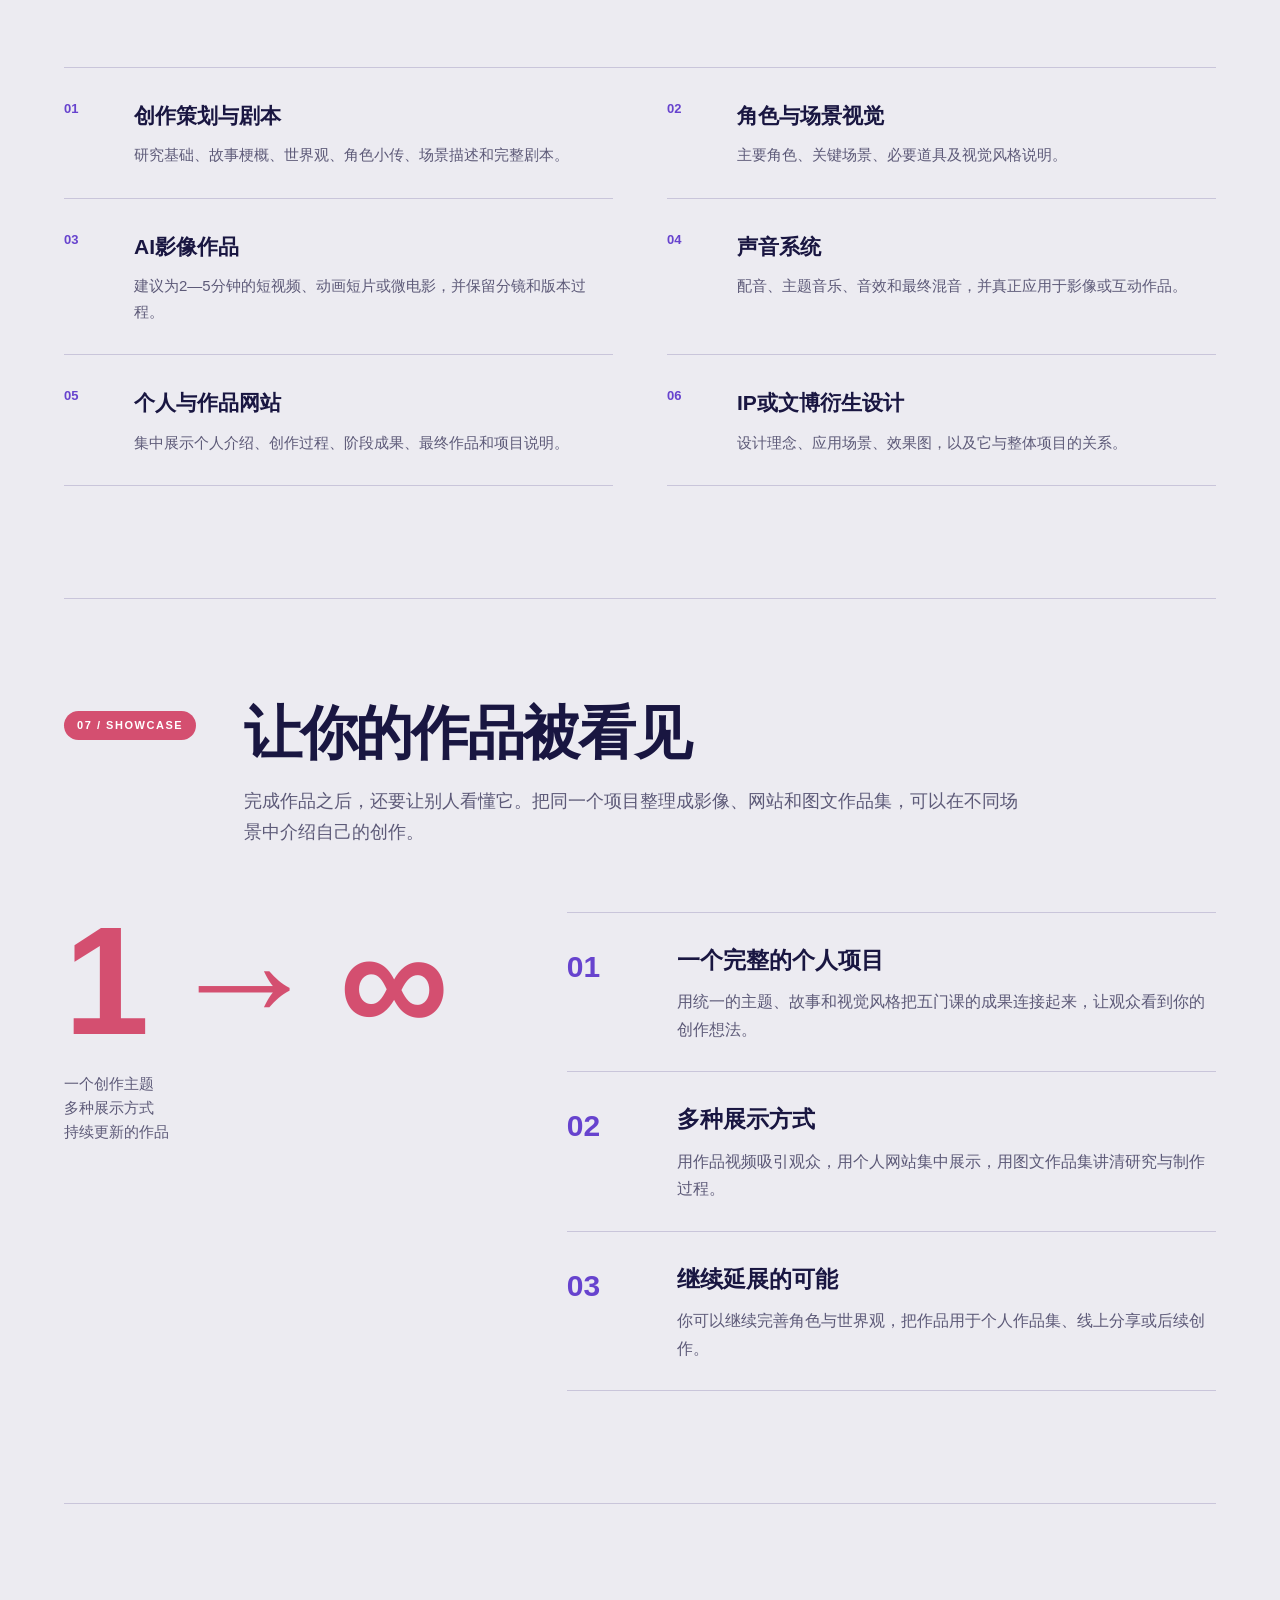
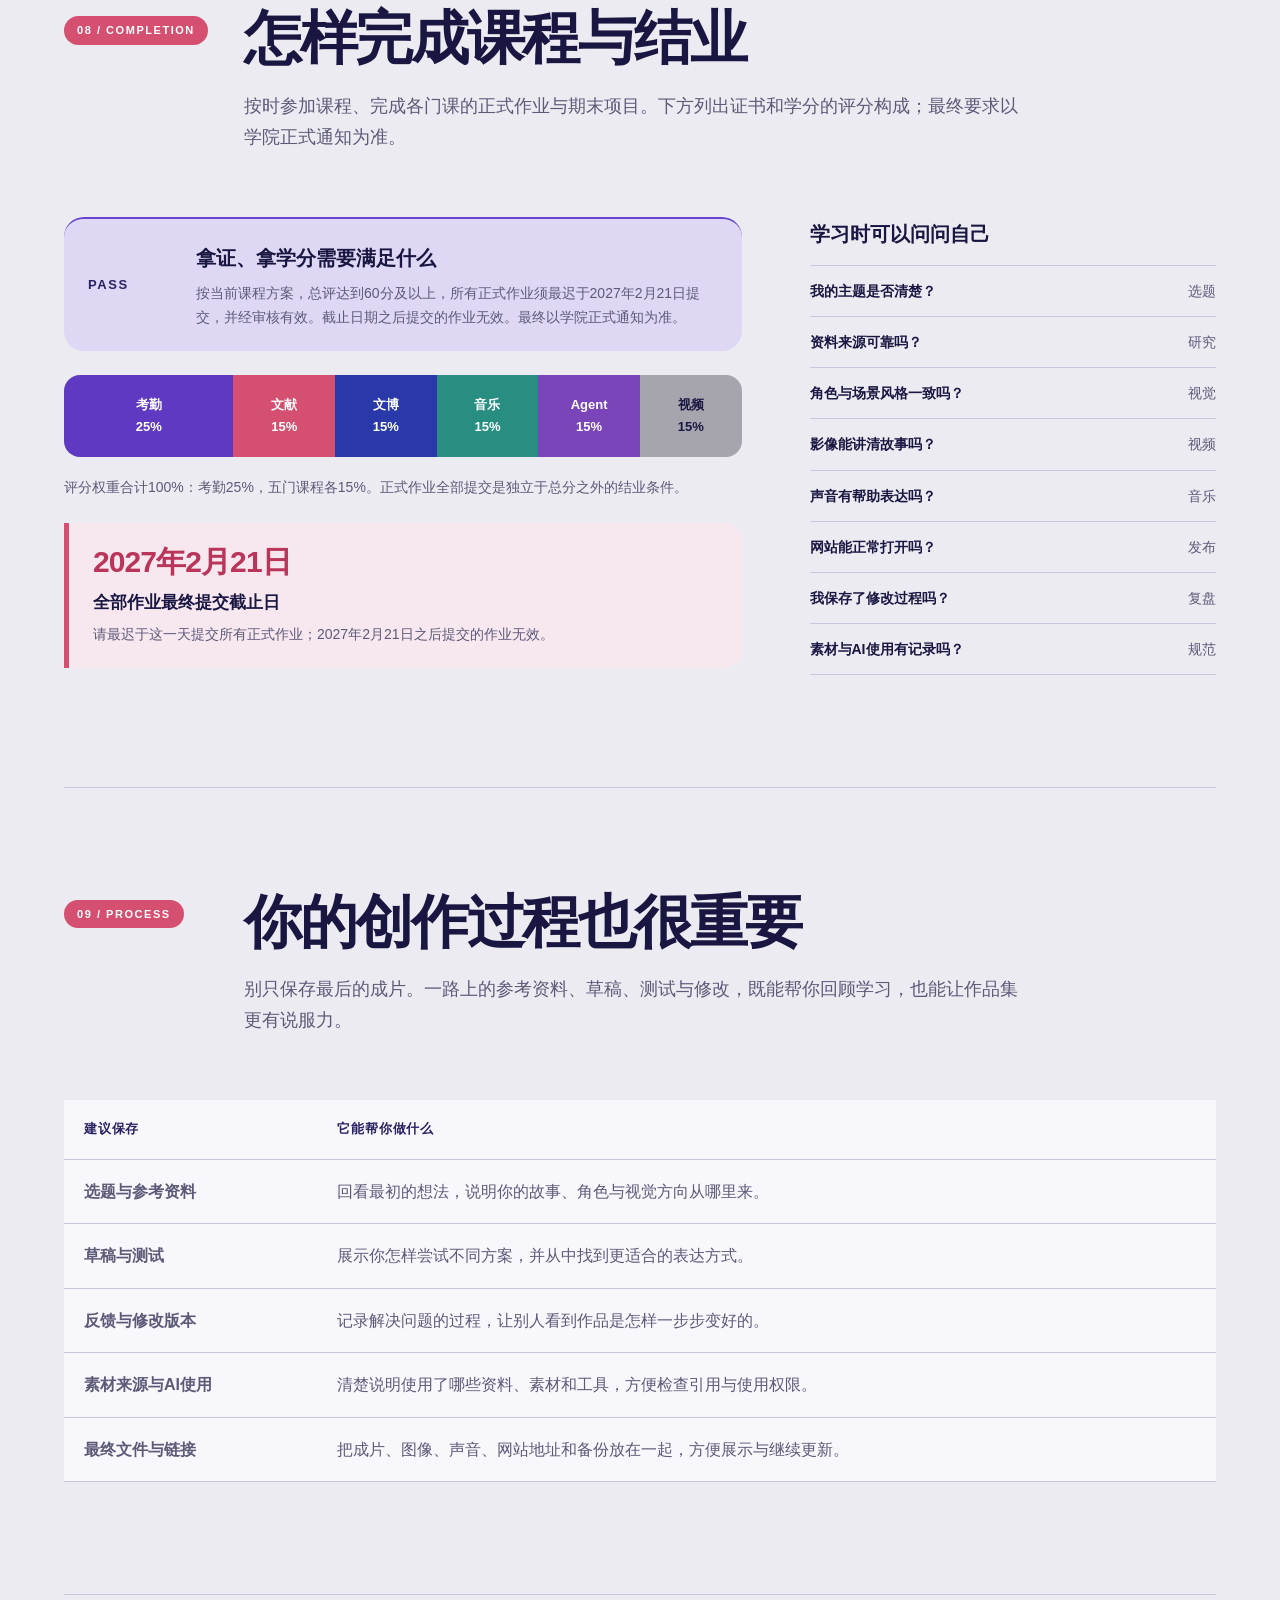
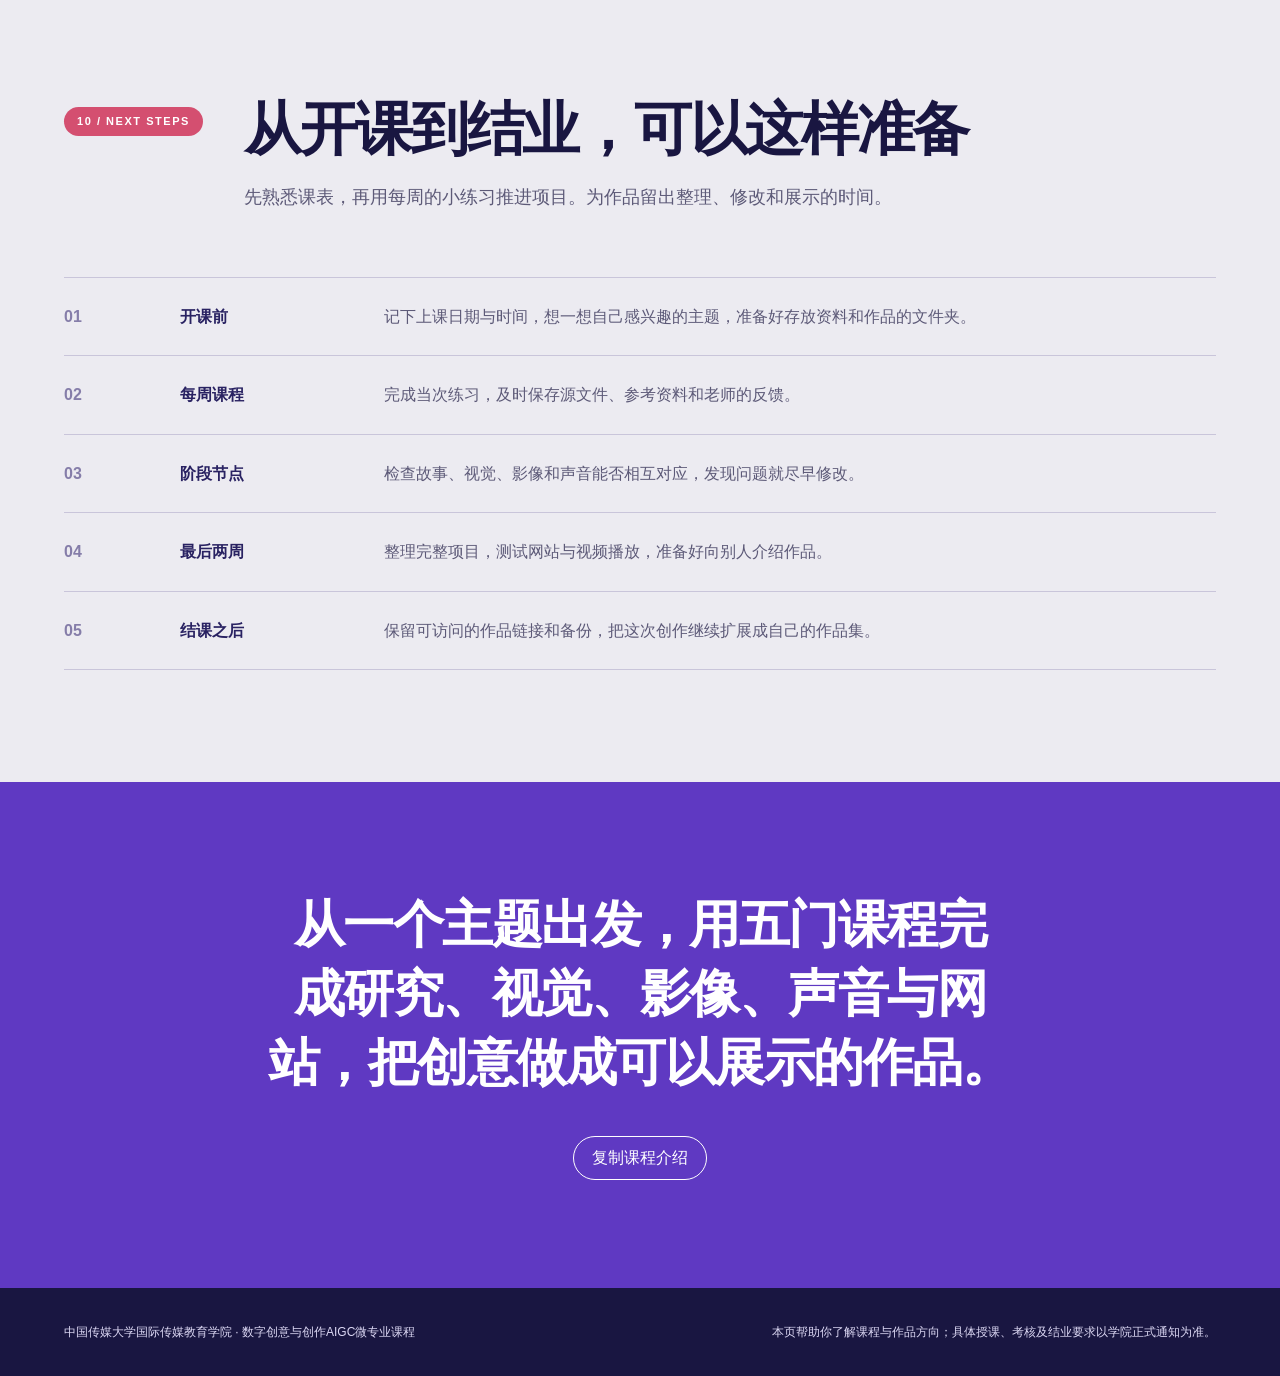
==== commit 7a3f0f6f: "Move Dec 12 morning to cultural product design" ====
--- a/index.html
+++ b/index.html
@@ -1011,7 +1011,7 @@
         <div><b>09:00–12:00 / 14:00–17:00</b><span>上课时段</span></div>
         <div><b>线下＋线上</b><span>授课方式</span></div>
       </div>
-      <div class="schedule-art-frame"><img class="schedule-art" src="assets/course-schedule-2026.svg?v=20261030-timetable" alt="ICUC 2026秋季学期AIGC实训营课程时间表：15个教学日，上午及下午共29个教学单元；线下授课仅面向中国传媒大学本校生" width="1840" height="1310"></div>
+      <div class="schedule-art-frame"><img class="schedule-art" src="assets/course-schedule-2026.svg?v=20261030-dec12" alt="ICUC 2026秋季学期AIGC实训营课程时间表：15个教学日，上午及下午共29个教学单元；线下授课仅面向中国传媒大学本校生" width="1840" height="1310"></div>
       <p class="schedule-source">手机上可左右滑动查看完整课表。后续如有调整，请以学院正式通知为准。</p>
       <div class="visually-hidden" id="schedule-list" aria-label="完整课程时间表"></div>
     </section>
@@ -1217,7 +1217,7 @@
     <span>本页帮助你了解课程与作品方向；具体授课、考核及结业要求以学院正式通知为准。</span>
   </footer>
 
-  <script src="schedule-data.js?v=20261030-timetable"></script>
+  <script src="schedule-data.js?v=20261030-dec12"></script>
   <script>
     const catalog = window.courseCatalog;
     const schedule = window.courseSchedule;
@@ -1297,7 +1297,7 @@
       setTimeout(() => { copyButton.textContent = original; }, 1600);
     });
 
-    const expectedCourseCounts = { agent: 5, literature: 5, heritage: 6, video: 8, music: 5 };
+    const expectedCourseCounts = { agent: 5, literature: 5, heritage: 7, video: 7, music: 5 };
     const actualCourseCounts = allSessions.reduce((counts, session) => {
       counts[session.course] = (counts[session.course] || 0) + 1;
       return counts;
